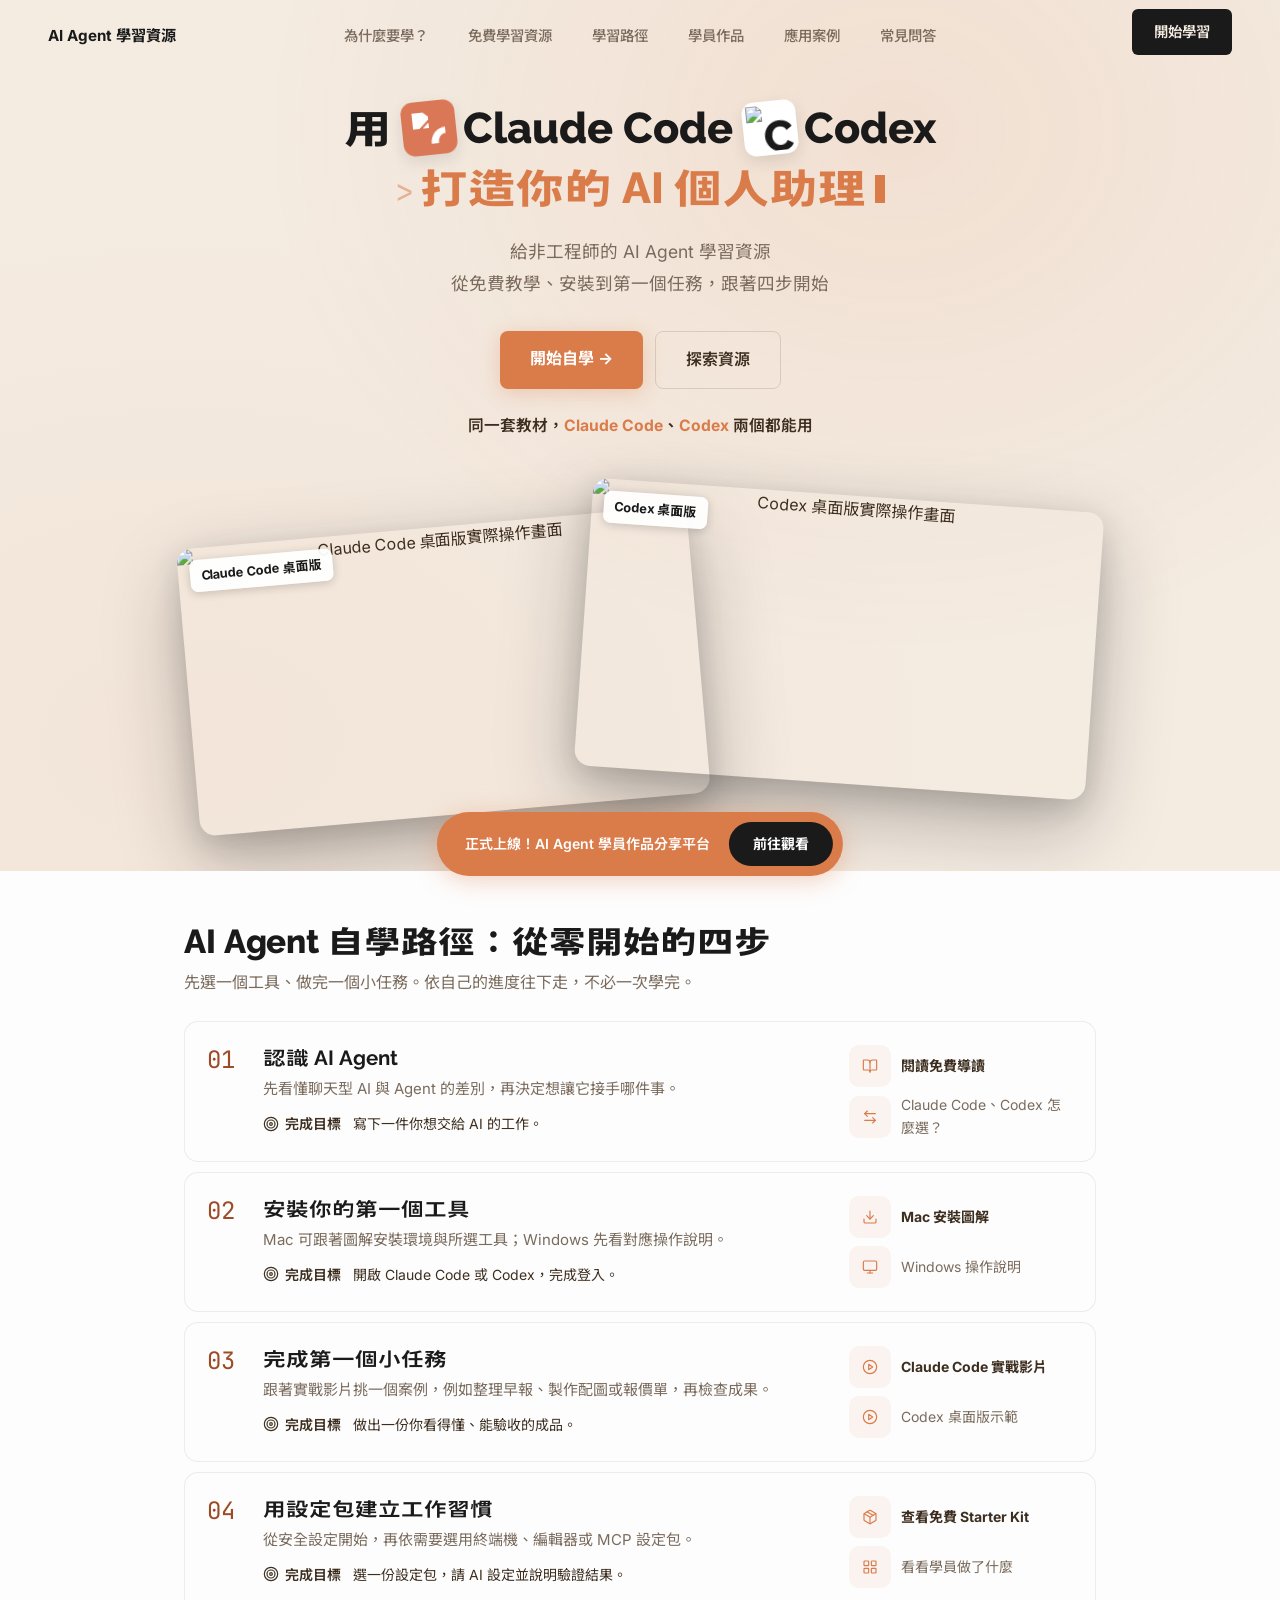
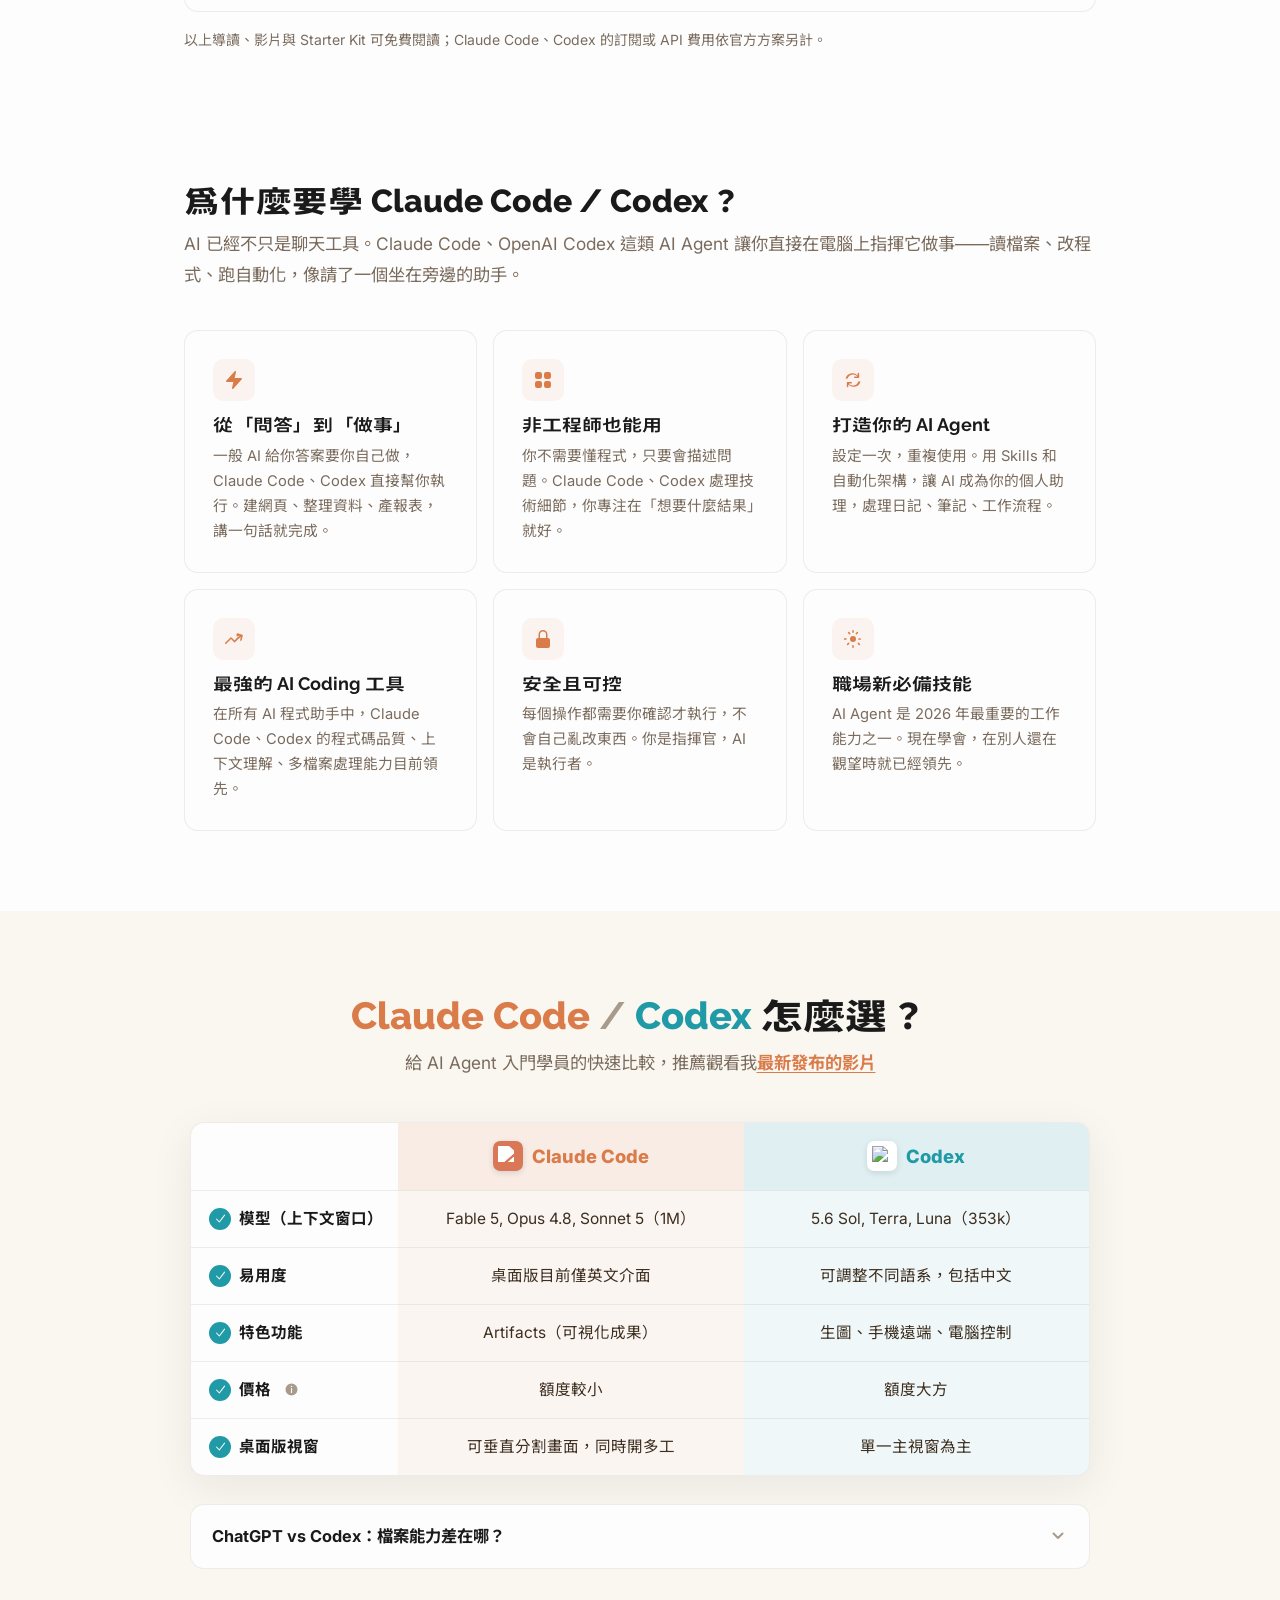
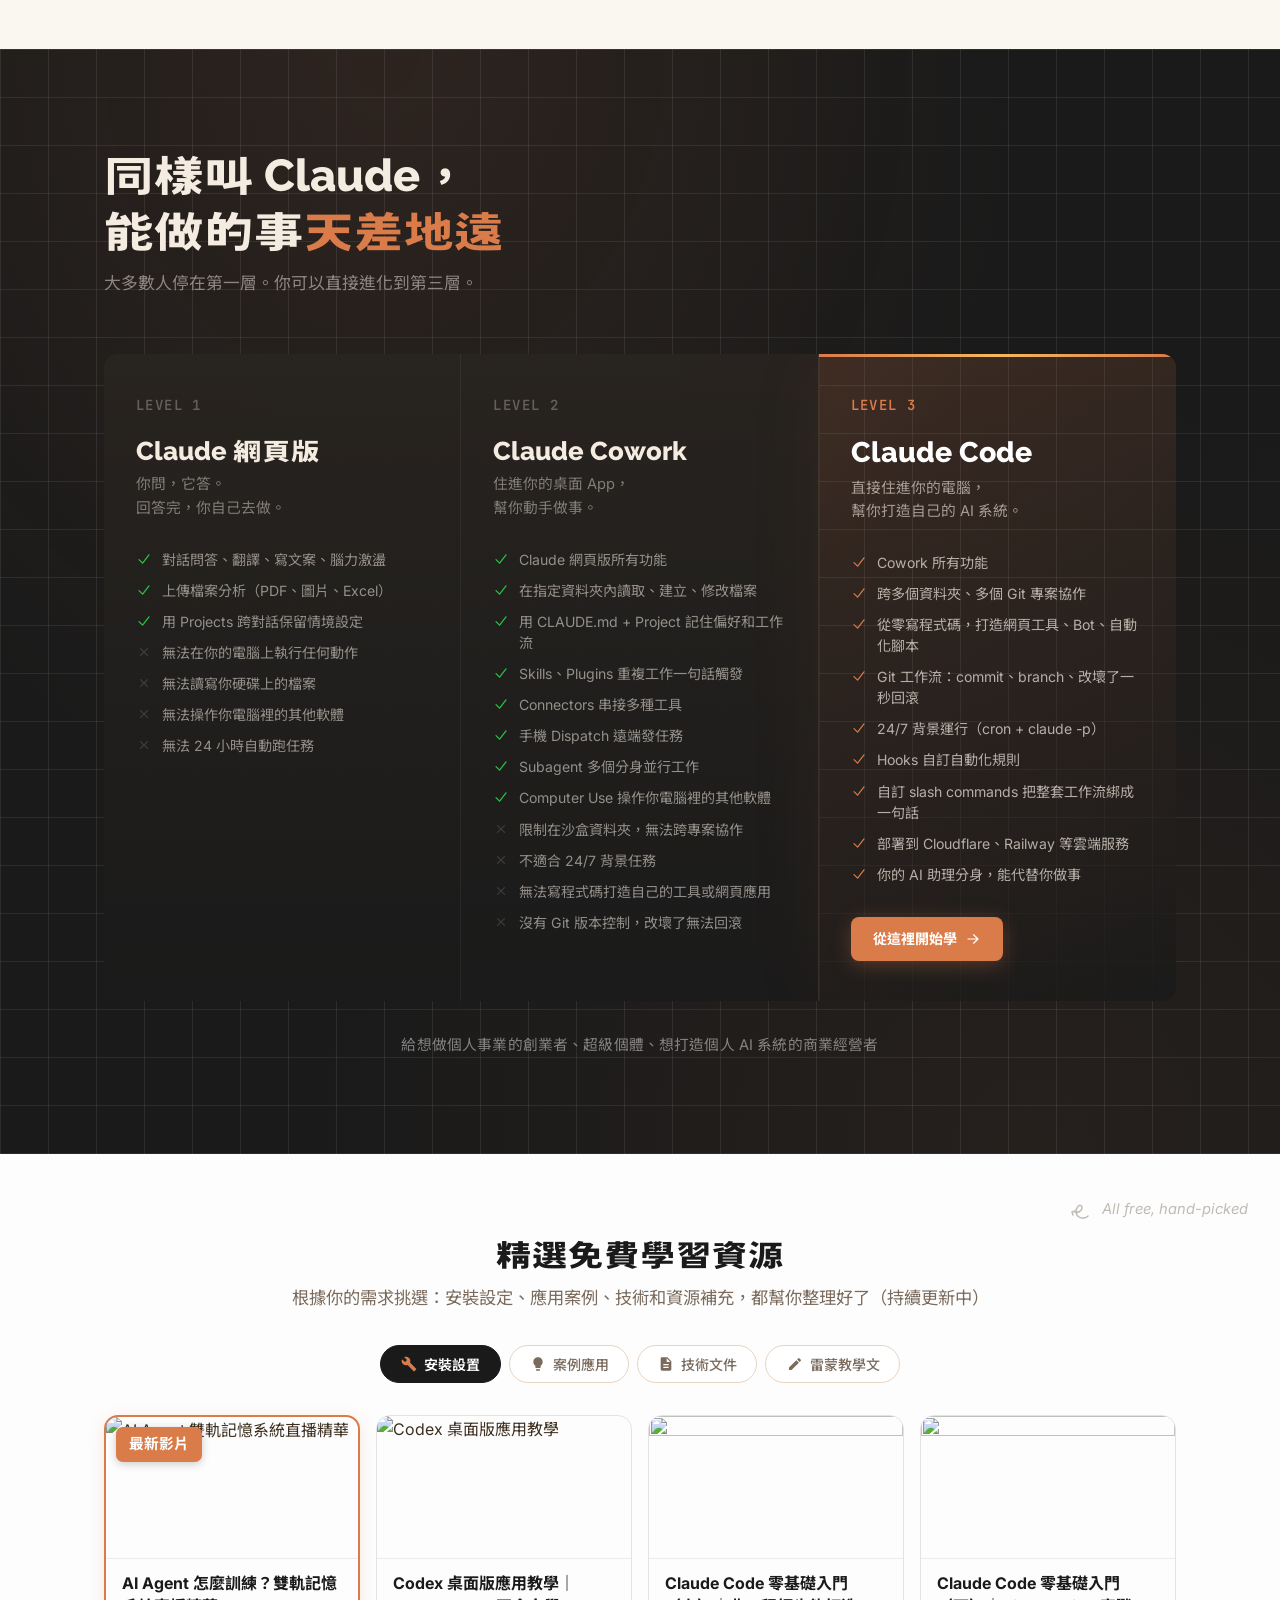
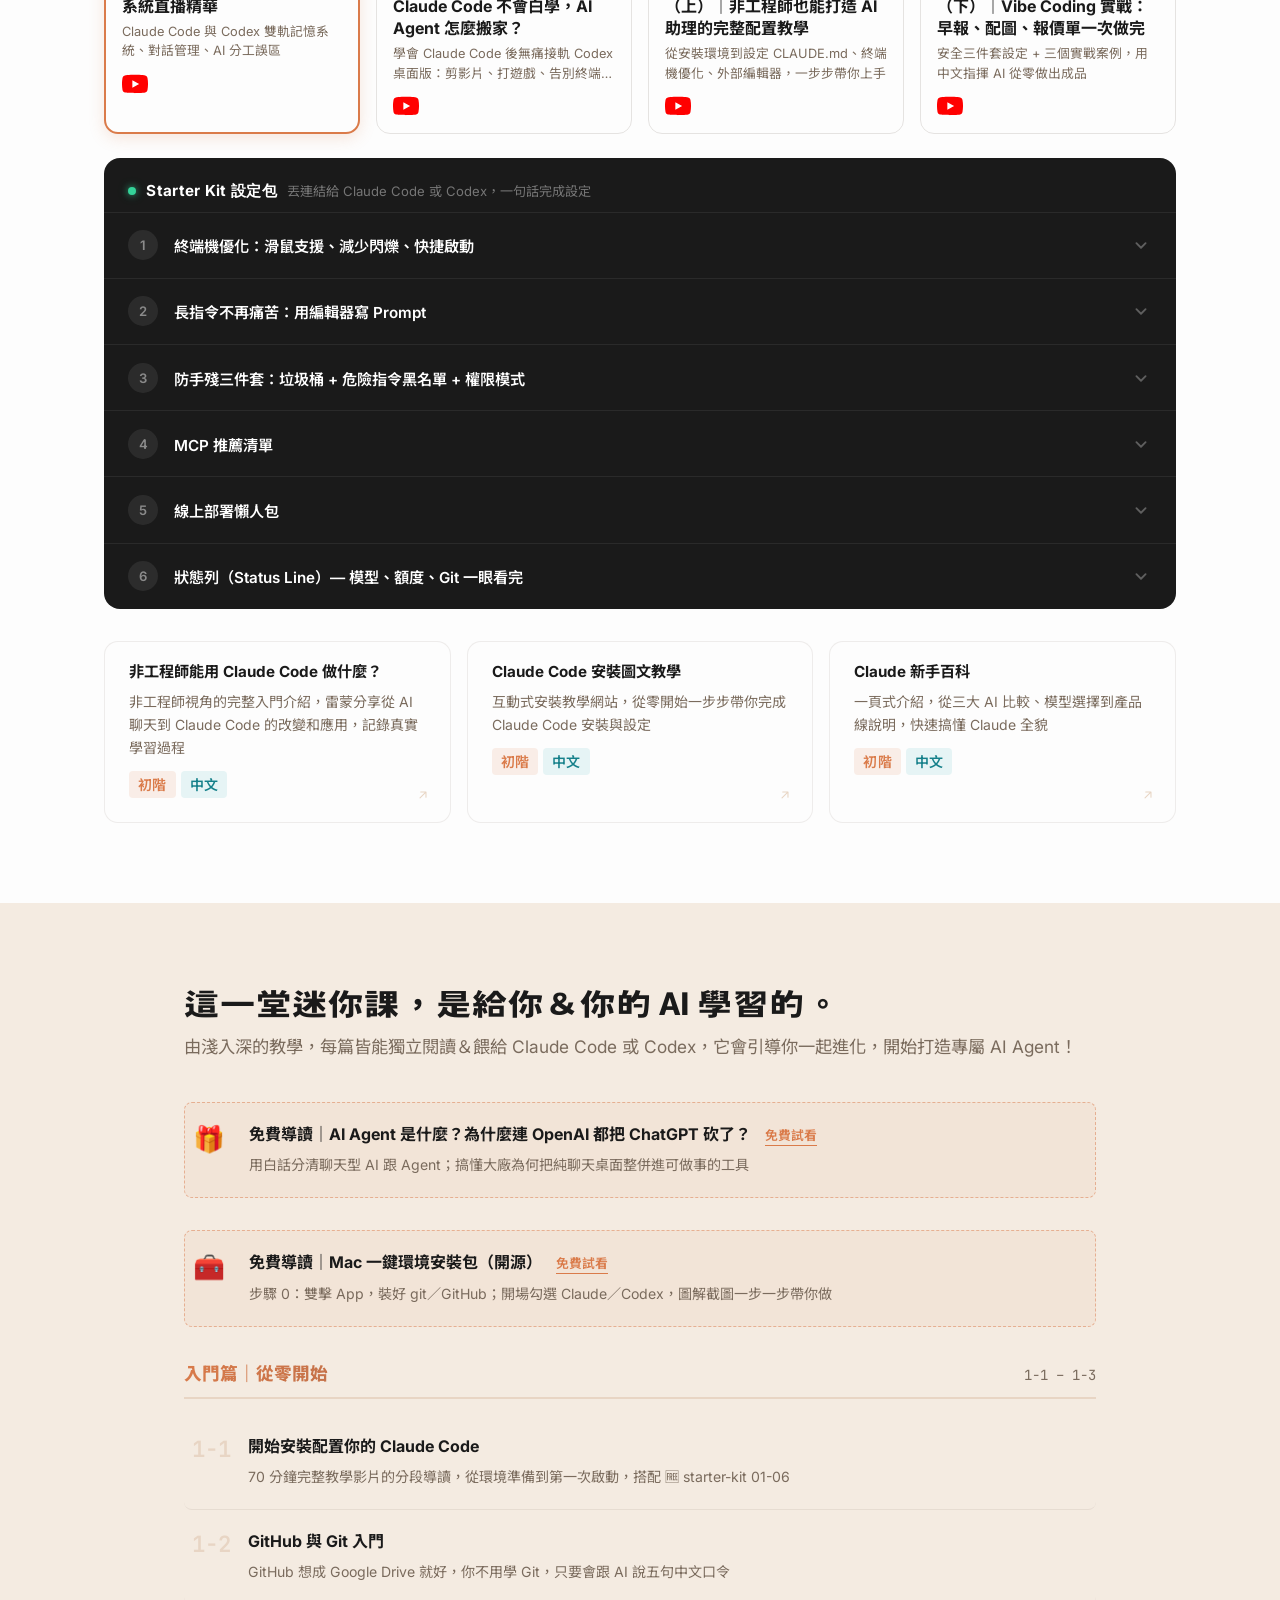
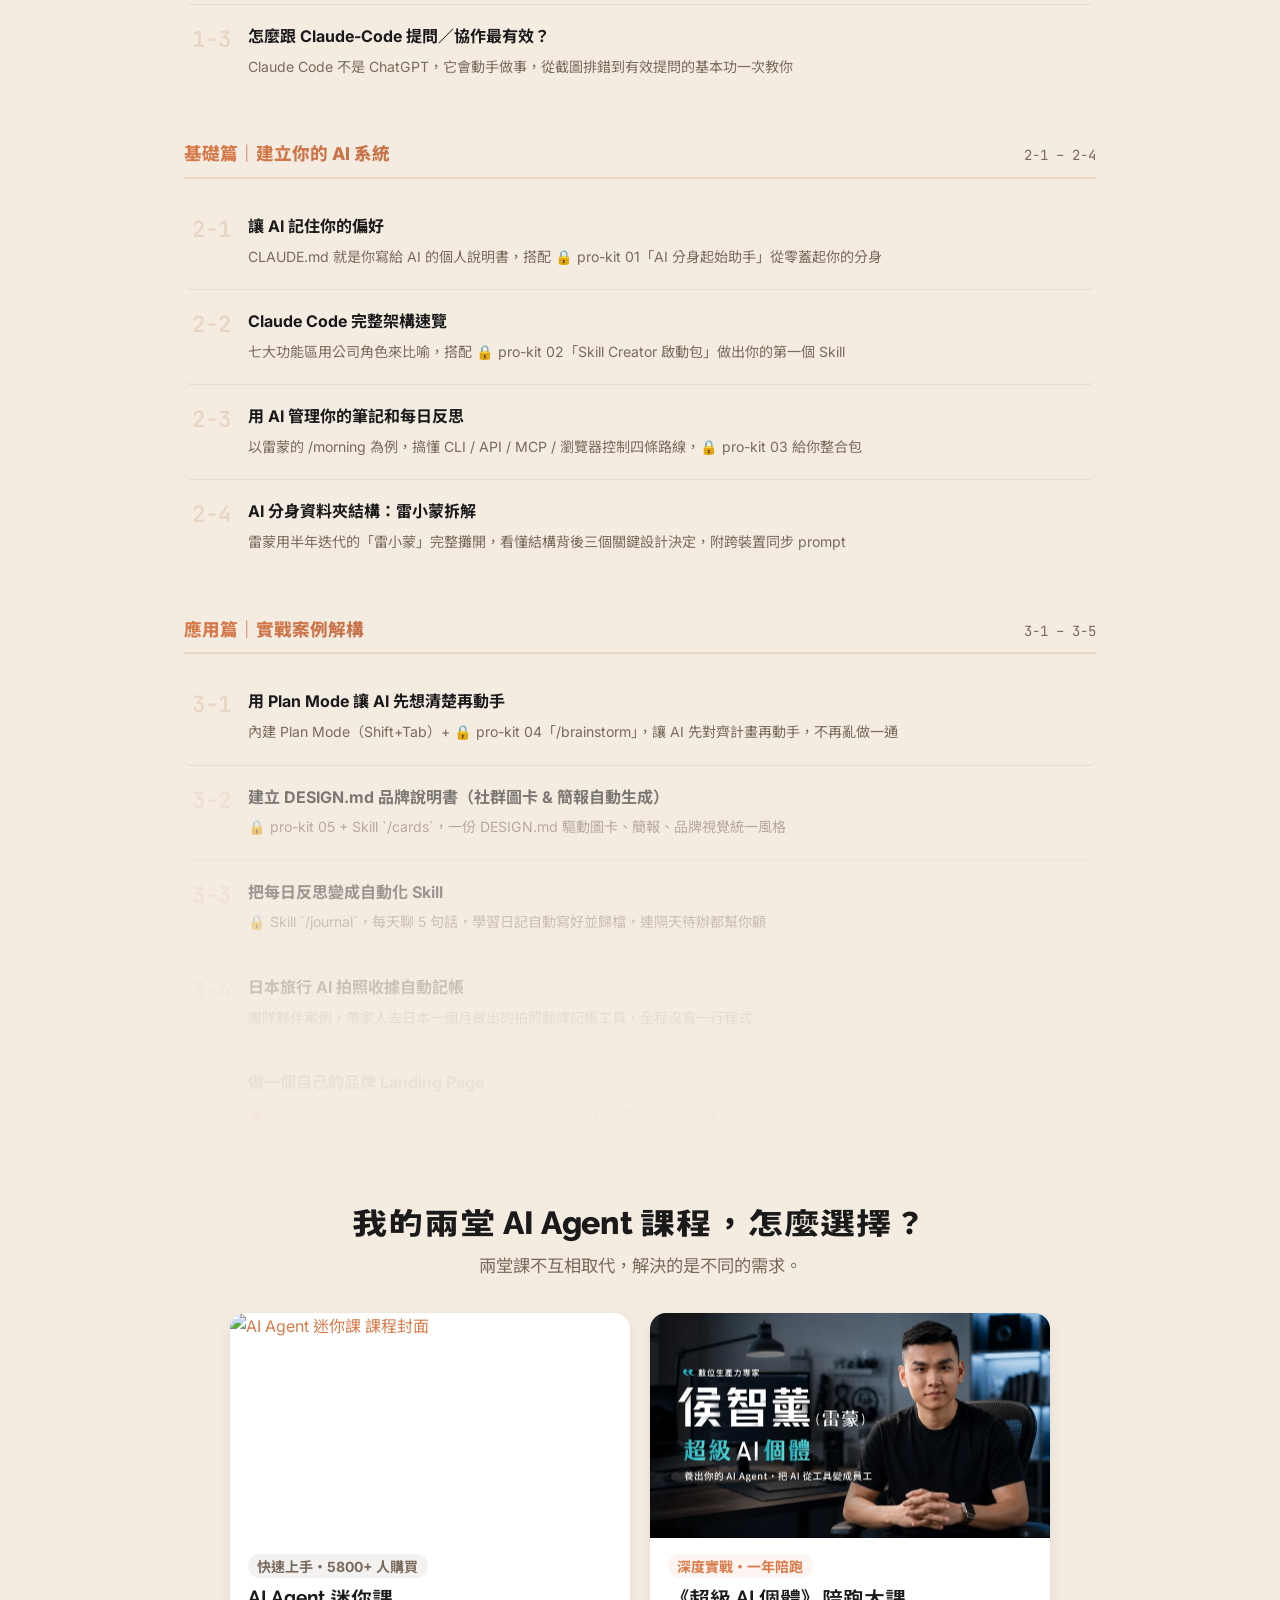
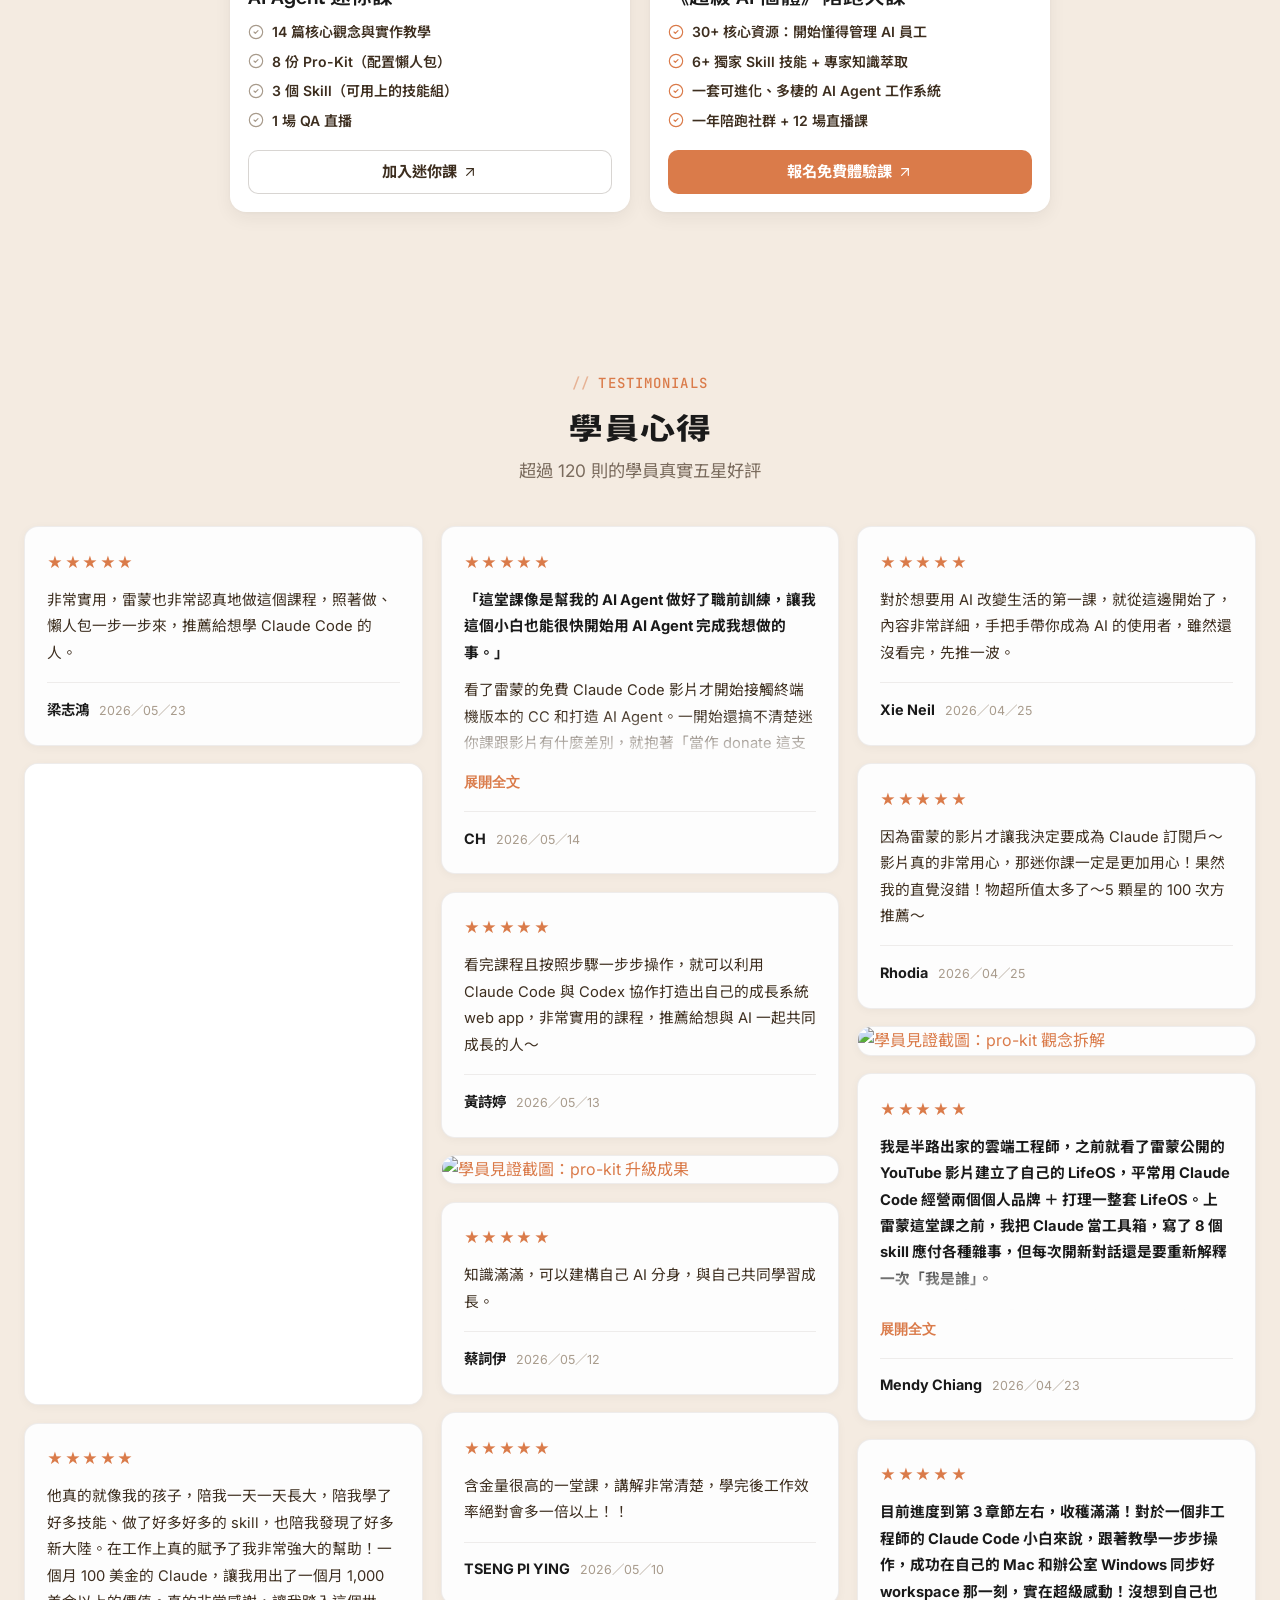
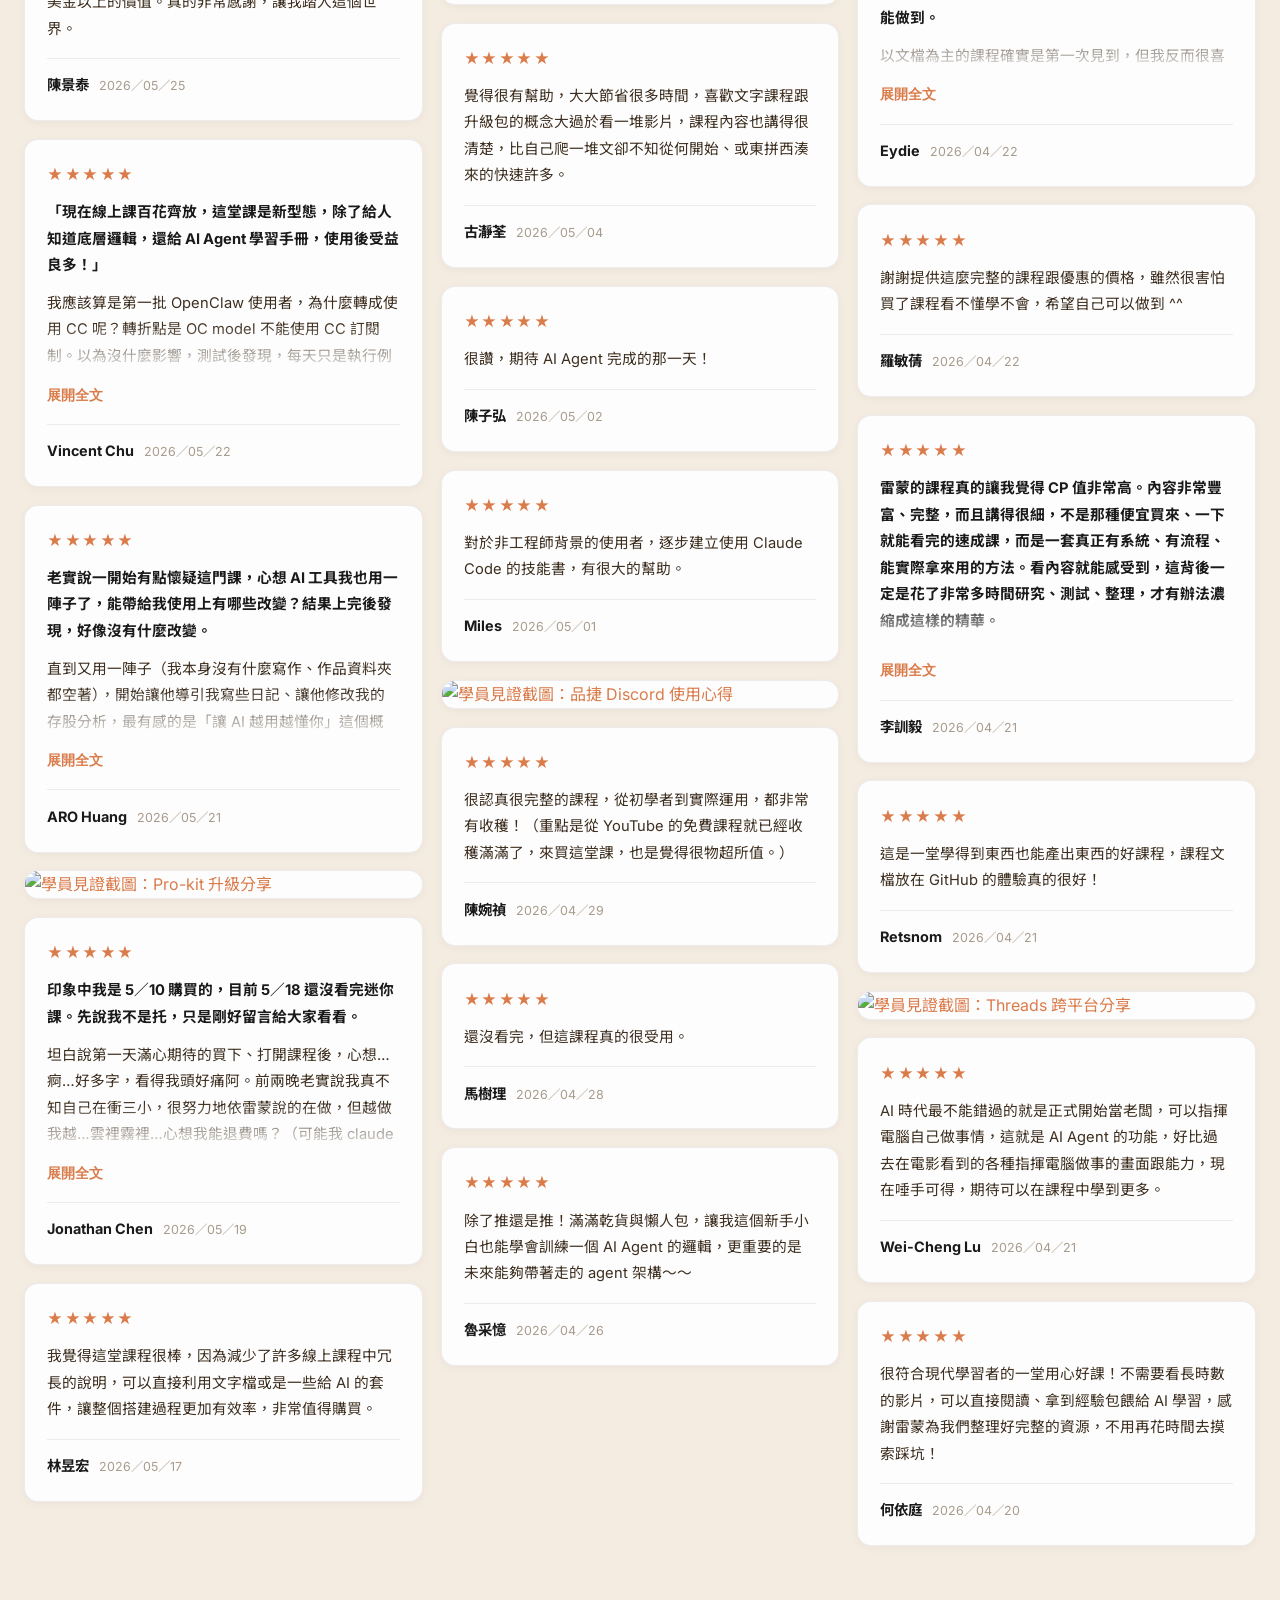
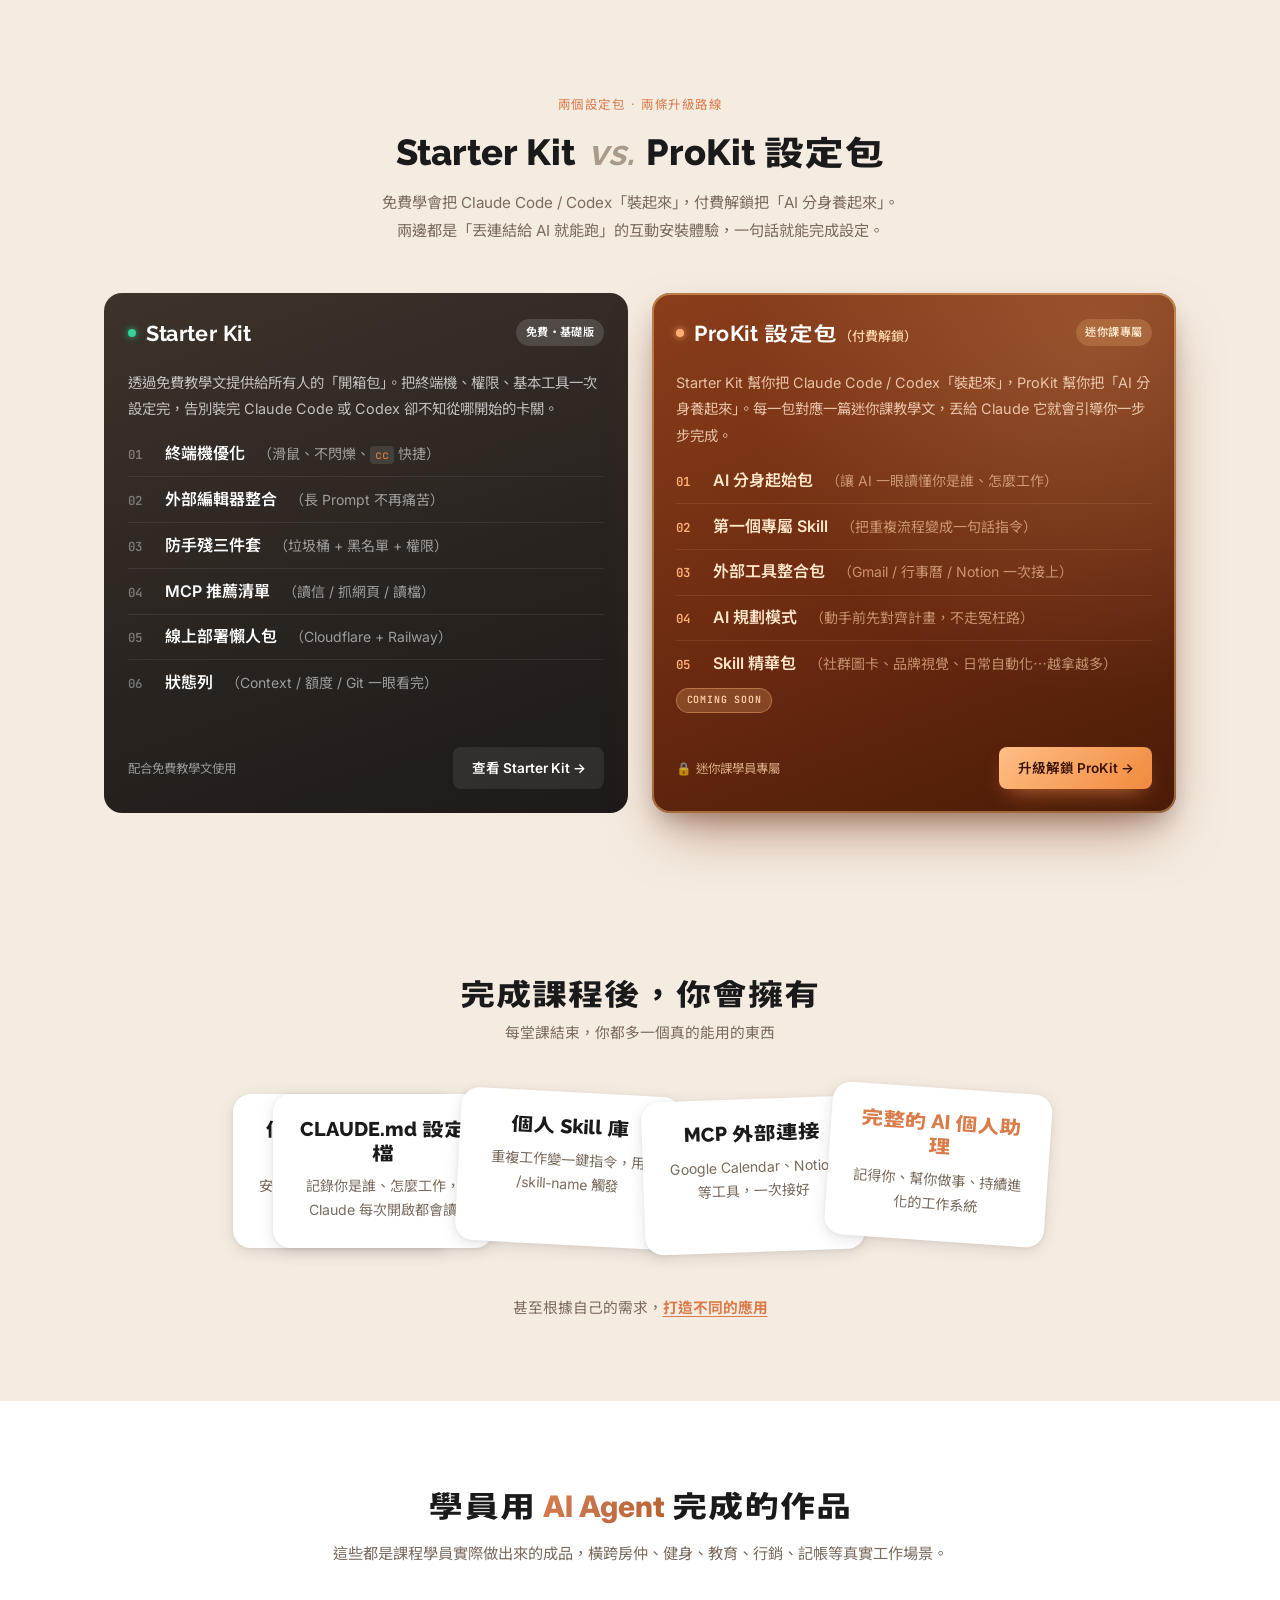
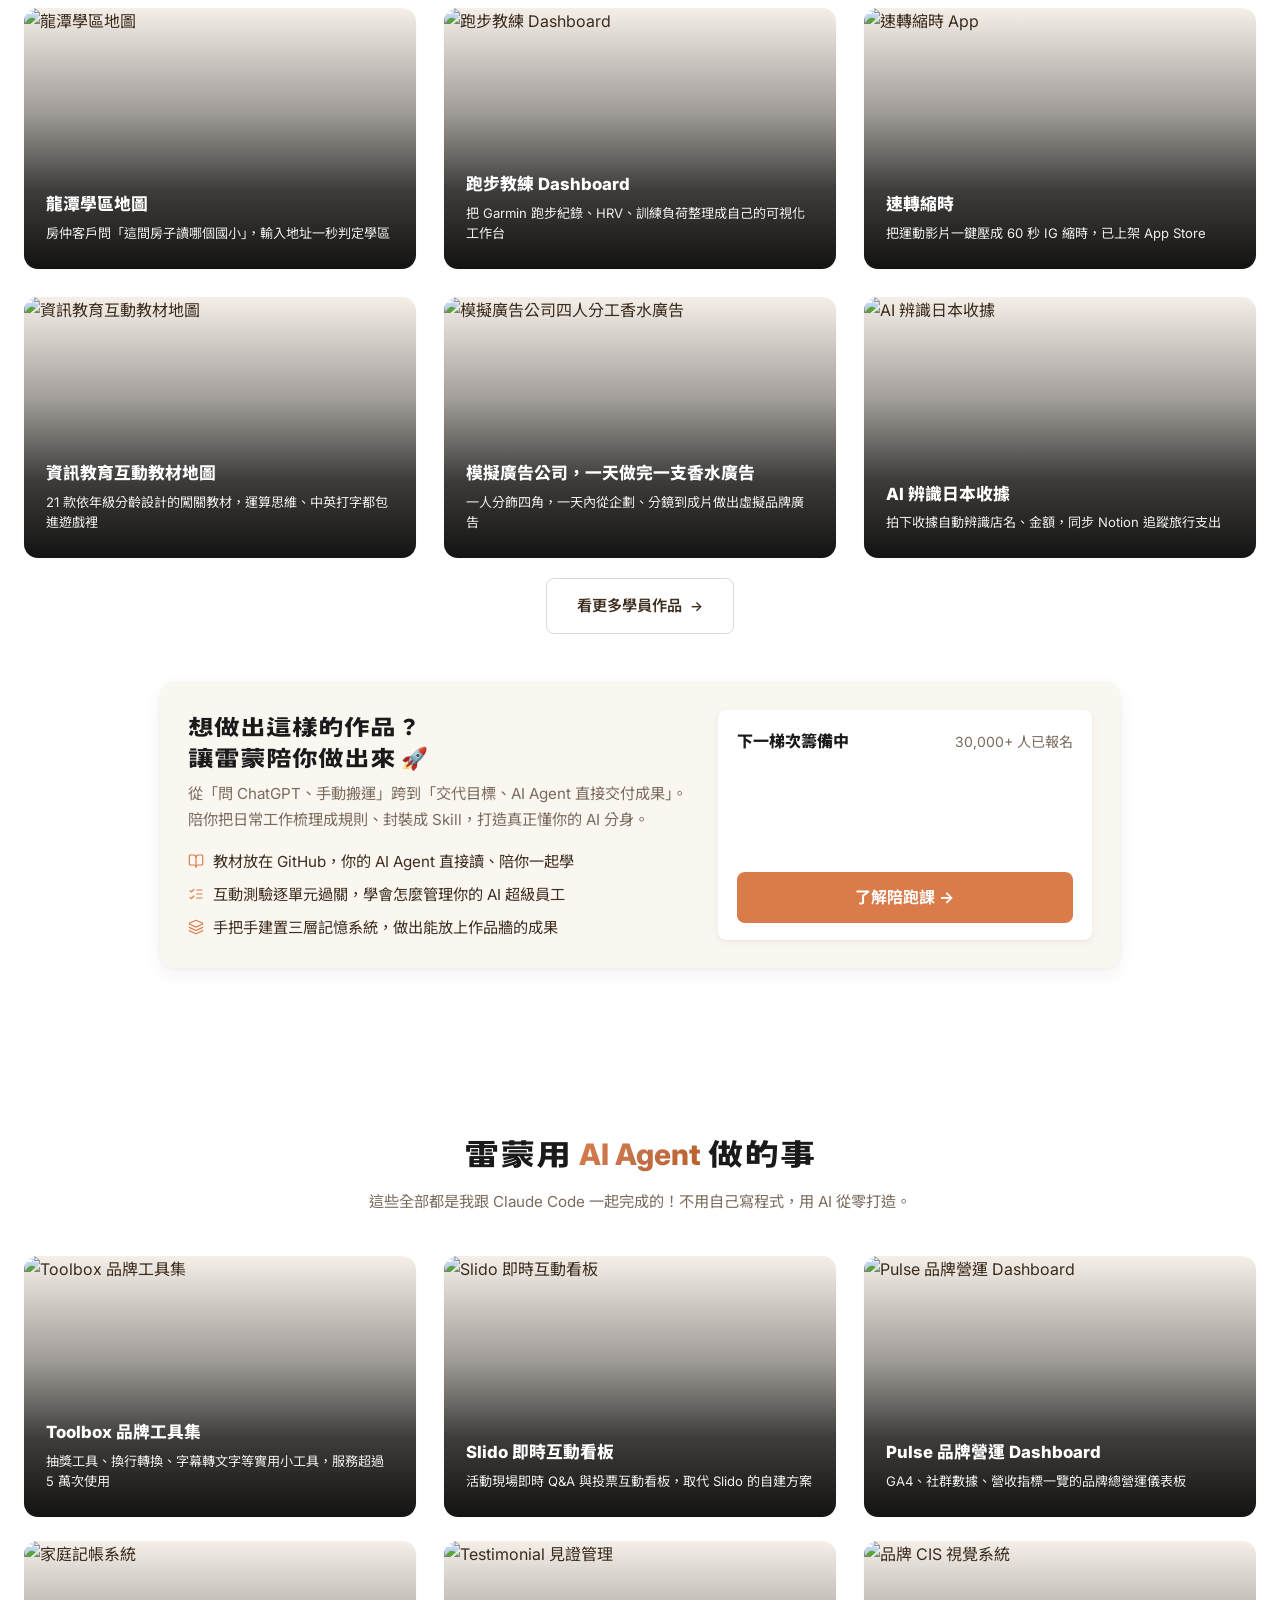
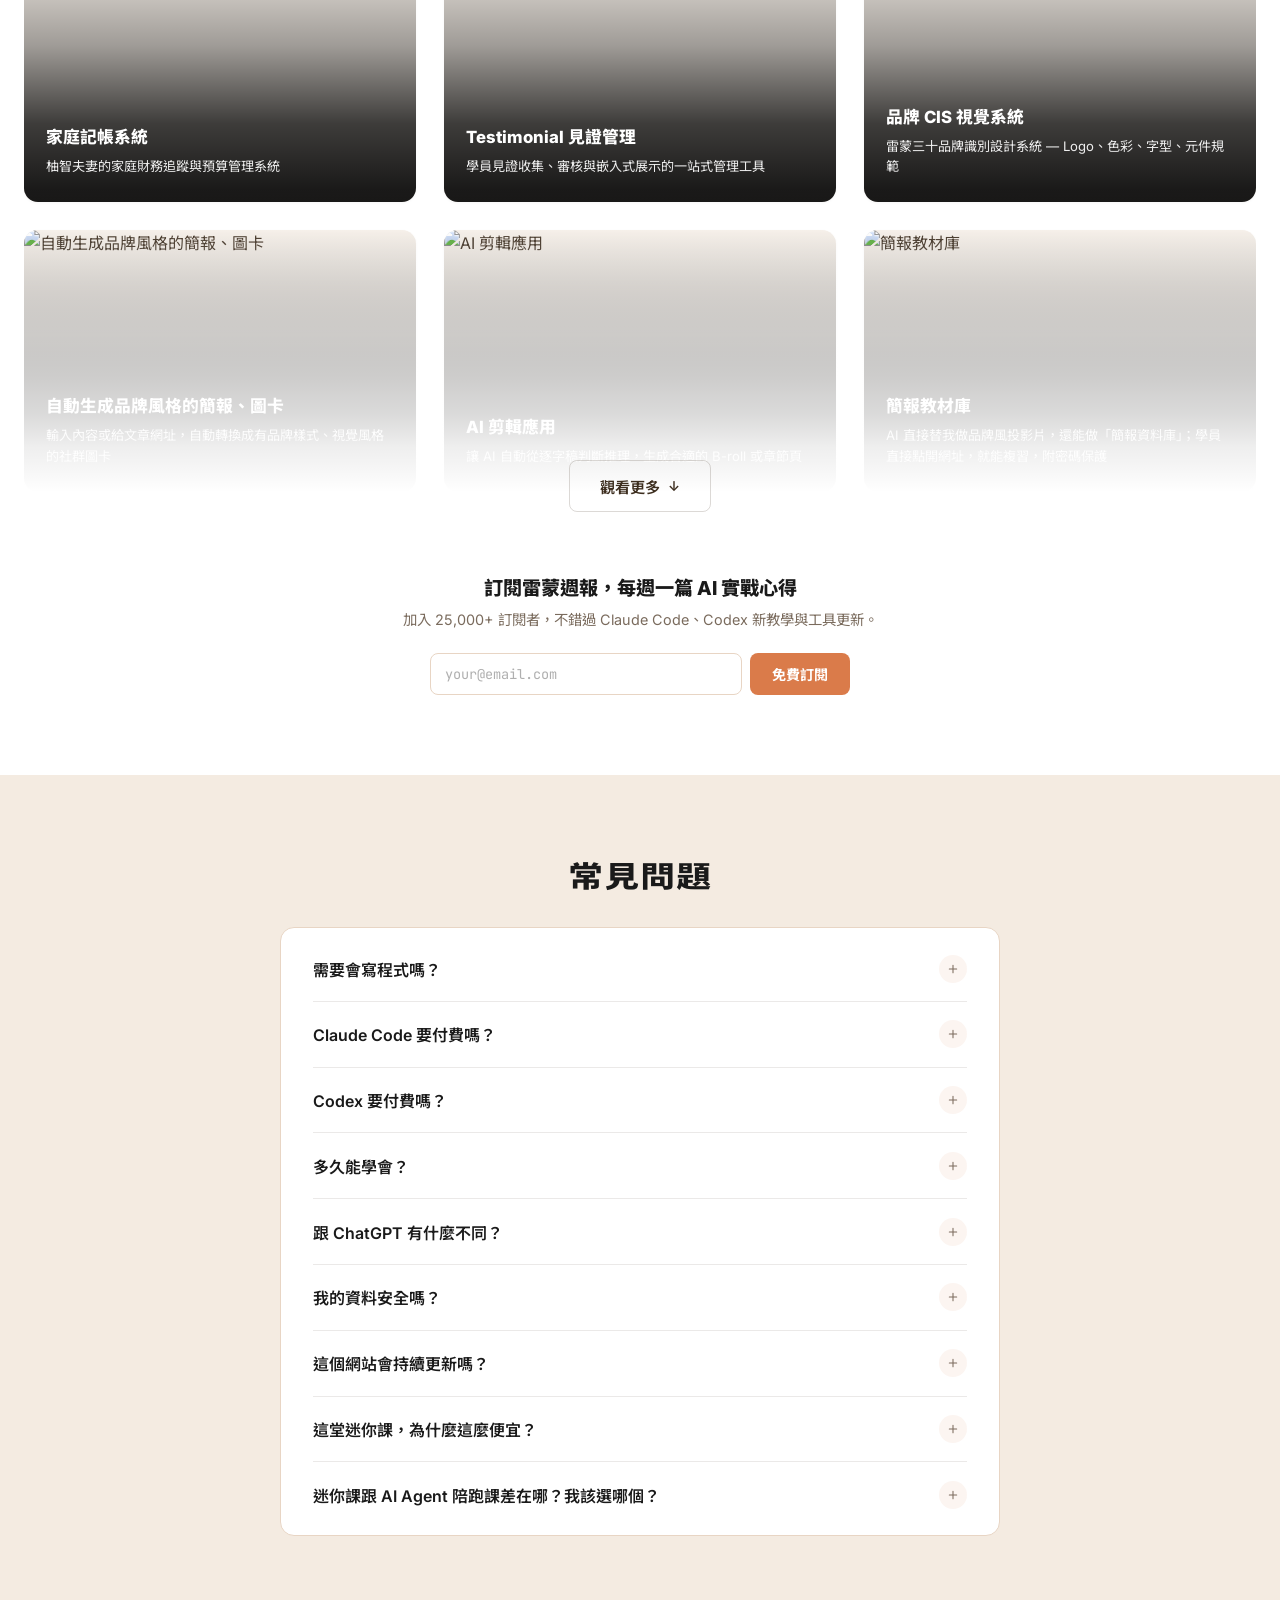
==== index.html @ d90a77e6 "chore: 同步體驗課 場次 11/22、11/26／30,000+ 人已報名" ====
<!DOCTYPE html>
<html lang="zh-TW" dir="ltr">

<head>
  <meta charset="UTF-8">
  <meta name="viewport" content="width=device-width, initial-scale=1.0">
  <title>AI Agent 學習資源｜Claude Code、Codex 教學與設定包，非工程師也能上手</title>
  <meta name="description" content="非工程師的 AI Agent 學習資源：從認識 AI Agent、安裝 Claude Code 或 Codex，到完成第一個任務與使用 Starter Kit 設定包。免費繁體中文導讀、影片與四步學習路徑，由雷蒙三十整理。">
  <!-- Open Graph -->
  <meta property="og:type" content="website">
  <meta property="og:url" content="https://cc.lifehacker.tw/">
  <meta property="og:title" content="AI Agent 學習資源｜Claude Code、Codex 教學與設定包，非工程師也能上手">
  <meta property="og:description" content="給非工程師的四步自學路徑：認識 AI Agent、安裝工具、完成第一個任務，再用設定包建立自己的工作方式。免費繁體中文導讀與影片，由雷蒙三十整理。">
  <meta property="og:image" content="https://cc.lifehacker.tw/images/og-image.jpg">
  <meta property="og:image:width" content="1200">
  <meta property="og:image:height" content="630">
  <meta property="og:locale" content="zh_TW">
  <meta property="og:site_name" content="AI Agent 學習資源｜雷蒙三十">
  <!-- Twitter Card -->
  <meta name="twitter:card" content="summary_large_image">
  <meta name="twitter:title" content="AI Agent 學習資源｜Claude Code、Codex 教學與設定包，非工程師也能上手">
  <meta name="twitter:description" content="給非工程師的四步自學路徑：認識 AI Agent、安裝工具、完成第一個任務，再用設定包建立自己的工作方式。免費繁體中文導讀與影片，由雷蒙三十整理。">
  <meta name="twitter:image" content="https://cc.lifehacker.tw/images/og-image.jpg">
  <meta name="twitter:site" content="@Raymond_Hou_">
  <!-- SEO -->
  <meta name="author" content="雷蒙三十 Raymond">
  <meta name="robots" content="index, follow">
  <link rel="canonical" href="https://cc.lifehacker.tw/">
  <link rel="icon" type="image/svg+xml"
    href="images/icons/claude-color.svg">
  <link rel="apple-touch-icon" href="/images/icons/brand-touch.png">
  <link rel="manifest" href="/site.webmanifest">
  <meta name="theme-color" content="#F4EBE1">
  <link rel="preconnect" href="https://fonts.googleapis.com">
  <link rel="preconnect" href="https://fonts.gstatic.com" crossorigin>
  <link
    href="https://fonts.googleapis.com/css2?family=Caveat:wght@400&family=Inter:wght@300;400;500;600;700;800;900&family=Noto+Sans+TC:wght@400;500;700;900&family=JetBrains+Mono:wght@400;500;600&display=swap"
    rel="stylesheet">
  <link rel="stylesheet" href="styles.css">
  <!-- Google tag (gtag.js) -->
  <script async src="https://www.googletagmanager.com/gtag/js?id=G-B37GWLVFYZ"></script>
  <script>
    window.dataLayer = window.dataLayer || [];
    function gtag(){dataLayer.push(arguments);}
    gtag('js', new Date());
    gtag('config', 'G-B37GWLVFYZ');
  </script>

  <!-- Meta Pixel Code（開課快手-lifehacker.tw，全站共用 Pixel） -->
  <script>
    !function(f,b,e,v,n,t,s)
    {if(f.fbq)return;n=f.fbq=function(){n.callMethod?
    n.callMethod.apply(n,arguments):n.queue.push(arguments)};
    if(!f._fbq)f._fbq=n;n.push=n;n.loaded=!0;n.version='2.0';
    n.queue=[];t=b.createElement(e);t.async=!0;
    t.src=v;s=b.getElementsByTagName(e)[0];
    s.parentNode.insertBefore(t,s)}(window, document,'script',
    'https://connect.facebook.net/en_US/fbevents.js');
    fbq('init', '373761211634972');
    fbq('track', 'PageView');
  </script>
  <noscript><img height="1" width="1" style="display:none"
    src="https://www.facebook.com/tr?id=373761211634972&ev=PageView&noscript=1"/></noscript>
  <!-- End Meta Pixel Code -->
  <!-- Structured Data -->
  <script type="application/ld+json">
{
    "@context": "https://schema.org",
    "@graph": [
        {
            "@type": "Organization",
            "@id": "https://lifehacker.tw/#organization",
            "name": "雷蒙三十",
            "alternateName": [
                "Lifehacker",
                "雷蒙三十 Lifehacker"
            ],
            "url": "https://lifehacker.tw/",
            "logo": {
                "@type": "ImageObject",
                "url": "https://image.lifehacker.tw/lifehacker-pic/logo-raymond-30.png"
            },
            "founder": {
                "@id": "https://raymondhouch.com/#person"
            },
            "sameAs": [
                "https://www.youtube.com/c/yuiraymond",
                "https://www.facebook.com/raymondhou0917/",
                "https://www.instagram.com/yuiraymond/",
                "https://www.threads.net/@raymond0917",
                "https://x.com/Raymond_Hou_"
            ]
        },
        {
            "@type": "Person",
            "@id": "https://raymondhouch.com/#person",
            "name": "侯智薰",
            "alternateName": [
                "雷蒙",
                "Raymond Hou"
            ],
            "url": "https://raymondhouch.com/",
            "jobTitle": "創辦人／數位工作顧問",
            "worksFor": {
                "@id": "https://lifehacker.tw/#organization"
            },
            "sameAs": [
                "https://raymondhouch.com/",
                "https://wiki.lifehacker.tw/",
                "https://www.youtube.com/c/yuiraymond",
                "https://www.facebook.com/raymondhou0917/",
                "https://www.instagram.com/yuiraymond/",
                "https://www.threads.net/@raymond0917",
                "https://x.com/Raymond_Hou_"
            ]
        },
        {
            "@type": "WebSite",
            "@id": "https://cc.lifehacker.tw/#website",
            "url": "https://cc.lifehacker.tw/",
            "name": "AI Agent 學習資源",
            "inLanguage": "zh-Hant-TW",
            "publisher": {
                "@id": "https://lifehacker.tw/#organization"
            },
            "description": "非工程師的 AI Agent 學習資源，提供 Claude Code、Codex 免費教學、四步學習路徑與設定包。",
            "alternateName": [
                "Claude Code 中文教學",
                "Codex 中文教學"
            ]
        }
    ]
}
    </script>
  
</head>

<body>

  <!-- ===== Navbar ===== -->
  <nav class="navbar" id="navbar">
    <a href="#" class="navbar-brand">
      <span class="brand-text">AI Agent 學習資源</span>
    </a>

    <ul class="navbar-links">
      <li><a href="#why">為什麼要學？</a></li>
      <li><a href="#resources">免費學習資源</a></li>
      <li><a href="#path">學習路徑</a></li>
      <li><a href="#student-showcase">學員作品</a></li>
      <li><a href="#showcase">應用案例</a></li>
      <li><a href="#faq">常見問答</a></li>
    </ul>

    <div class="navbar-cta">
      <a href="#path" data-track-cta="navbar"><span>開始學習</span></a>
    </div>

    <button class="nav-mobile-toggle" onclick="document.getElementById('mobileMenu').classList.add('open')"
      aria-label="開啟選單">
      <svg width="22" height="22" viewBox="0 0 24 24" fill="none" stroke="currentColor" stroke-width="2"
        stroke-linecap="round">
        <line x1="3" y1="7" x2="21" y2="7" />
        <line x1="3" y1="12" x2="21" y2="12" />
        <line x1="3" y1="17" x2="21" y2="17" />
      </svg>
    </button>
  </nav>

  <!-- Mobile Menu -->
  <div id="mobileMenu" class="mobile-menu">
    <button class="mobile-menu-close" onclick="document.getElementById('mobileMenu').classList.remove('open')"
      aria-label="關閉選單">
      <svg width="28" height="28" viewBox="0 0 24 24" fill="none" stroke="#F4EBE1" stroke-width="2"
        stroke-linecap="round">
        <line x1="18" y1="6" x2="6" y2="18" />
        <line x1="6" y1="6" x2="18" y2="18" />
      </svg>
    </button>
    <a href="#why" onclick="document.getElementById('mobileMenu').classList.remove('open')">為什麼要學？</a>
    <a href="#resources" onclick="document.getElementById('mobileMenu').classList.remove('open')">免費學習資源</a>
    <a href="#path" onclick="document.getElementById('mobileMenu').classList.remove('open')">學習路徑</a>
    <a href="#student-showcase" onclick="document.getElementById('mobileMenu').classList.remove('open')">學員作品</a>
    <a href="#showcase" onclick="document.getElementById('mobileMenu').classList.remove('open')">應用案例</a>
    <a href="#faq" onclick="document.getElementById('mobileMenu').classList.remove('open')">常見問答</a>
    <a href="#path" data-track-cta="mobile-menu" onclick="document.getElementById('mobileMenu').classList.remove('open')"
      style="margin-top:12px; padding:12px 32px; background:var(--orange); border-radius:8px; color:#fff;">開始學習</a>
  </div>

  <!-- ===== Hero ===== -->
  <section class="hero">
        <div class="hero-inner">
          <div class="hero-text">
            <h1><span class="hero-h1-line">用 <span class="h1-logo h1-logo--claude"><img src="images/icons/claude.svg" alt="Claude"></span>Claude Code <br class="hero-h1-mobile-br"><span class="h1-logo h1-logo--codex"><img src="images/icons/codex-color.svg" alt="Codex"></span>Codex</span><br><span class="highlight"><span class="prompt-caret">&gt;</span> 打造你的 AI 個人助理<span
                  class="t-cursor"></span></span></h1>

            <p class="hero-sub">給非工程師的 AI Agent 學習資源<br>從免費教學、安裝到第一個任務，跟著四步開始</p>

            <div class="hero-actions">
              <a href="#path" class="hero-btn-primary" data-track-cta="hero-primary">開始自學 →</a>
              <a href="#resources" class="hero-btn-secondary" data-track-cta="hero-secondary">探索資源</a>
            </div>

            <div class="hero-dual">同一套教材，<strong>Claude Code</strong>、<strong>Codex</strong> 兩個都能用</div>
          </div>

          <div class="hero-showcase" style="position:relative;">
            <div class="hero-shots">
              <figure class="hero-shot hero-shot--left">
                <span class="hero-shot-label">Claude Code 桌面版</span>
                <img src="images/cc-desktop.webp" alt="Claude Code 桌面版實際操作畫面" fetchpriority="high" width="2732" height="1536">
              </figure>
              <figure class="hero-shot hero-shot--right">
                <span class="hero-shot-label">Codex 桌面版</span>
                <img src="images/codex-desktop.webp" alt="Codex 桌面版實際操作畫面" fetchpriority="high" width="2732" height="1536">
              </figure>
            </div>
          </div>
        </div>
  </section>

  <!-- Lucide icons (https://lucide.dev):
ISC License

Copyright (c) for portions of Lucide are held by Cole Bemis 2013-2022 as part of Feather (MIT). All other copyright (c) for Lucide are held by Lucide Contributors 2022.

Permission to use, copy, modify, and/or distribute this software for any
purpose with or without fee is hereby granted, provided that the above
copyright notice and this permission notice appear in all copies.

THE SOFTWARE IS PROVIDED "AS IS" AND THE AUTHOR DISCLAIMS ALL WARRANTIES
WITH REGARD TO THIS SOFTWARE INCLUDING ALL IMPLIED WARRANTIES OF
MERCHANTABILITY AND FITNESS. IN NO EVENT SHALL THE AUTHOR BE LIABLE FOR
ANY SPECIAL, DIRECT, INDIRECT, OR CONSEQUENTIAL DAMAGES OR ANY DAMAGES
WHATSOEVER RESULTING FROM LOSS OF USE, DATA OR PROFITS, WHETHER IN AN
ACTION OF CONTRACT, NEGLIGENCE OR OTHER TORTIOUS ACTION, ARISING OUT OF
OR IN CONNECTION WITH THE USE OR PERFORMANCE OF THIS SOFTWARE.
  -->
  <!-- ===== Free Self-study Path ===== -->
  <section class="self-study" id="path" aria-labelledby="self-study-title">
    <div class="container">
      <div class="self-study-heading">
        <div>
          <h2 id="self-study-title">AI Agent 自學路徑：從零開始的四步</h2>
          <p class="section-desc">先選一個工具、做完一個小任務。依自己的進度往下走，不必一次學完。</p>
        </div>
      </div>
      <ol class="study-steps">
        <li class="study-step">
          <span class="study-number" aria-hidden="true">01</span>
          <div class="study-copy">
            <h3>認識 AI Agent</h3>
            <p>先看懂聊天型 AI 與 Agent 的差別，再決定想讓它接手哪件事。</p>
            <p class="study-outcome"><strong><svg class="study-outcome-icon" xmlns="http://www.w3.org/2000/svg" width="16" height="16" viewBox="0 0 24 24" fill="none" stroke="currentColor" stroke-width="1.75" stroke-linecap="round" stroke-linejoin="round" aria-hidden="true" focusable="false"><circle cx="12" cy="12" r="10"/><circle cx="12" cy="12" r="6"/><circle cx="12" cy="12" r="2"/></svg>完成目標</strong> <span class="study-outcome-text">寫下一件你想交給 AI 的工作。</span></p>
          </div>
          <div class="study-links"><a href="/learn/ai-agent-basics/" data-track-cta="study-basics"><svg class="study-link-icon" width="16" height="16" viewBox="0 0 24 24" fill="none" stroke="currentColor" stroke-width="1.75" stroke-linecap="round" stroke-linejoin="round" aria-hidden="true" focusable="false"><path d="M12 7v14"/><path d="M3 18a1 1 0 0 1-1-1V4a1 1 0 0 1 1-1h5a4 4 0 0 1 4 4 4 4 0 0 1 4-4h5a1 1 0 0 1 1 1v13a1 1 0 0 1-1 1h-6a3 3 0 0 0-3 3 3 3 0 0 0-3-3z"/></svg><span>閱讀免費導讀</span></a><a href="#compare"><svg class="study-link-icon" width="16" height="16" viewBox="0 0 24 24" fill="none" stroke="currentColor" stroke-width="1.75" stroke-linecap="round" stroke-linejoin="round" aria-hidden="true" focusable="false"><path d="M8 3 4 7l4 4"/><path d="M4 7h16"/><path d="m16 21 4-4-4-4"/><path d="M20 17H4"/></svg><span>Claude Code、Codex 怎麼選？</span></a></div>
        </li>
        <li class="study-step">
          <span class="study-number" aria-hidden="true">02</span>
          <div class="study-copy">
            <h3>安裝你的第一個工具</h3>
            <p>Mac 可跟著圖解安裝環境與所選工具；Windows 先看對應操作說明。</p>
            <p class="study-outcome"><strong><svg class="study-outcome-icon" xmlns="http://www.w3.org/2000/svg" width="16" height="16" viewBox="0 0 24 24" fill="none" stroke="currentColor" stroke-width="1.75" stroke-linecap="round" stroke-linejoin="round" aria-hidden="true" focusable="false"><circle cx="12" cy="12" r="10"/><circle cx="12" cy="12" r="6"/><circle cx="12" cy="12" r="2"/></svg>完成目標</strong> <span class="study-outcome-text">開啟 Claude Code 或 Codex，完成登入。</span></p>
          </div>
          <div class="study-links"><a href="/learn/mac-setup/" data-track-cta="study-install"><svg class="study-link-icon" width="16" height="16" viewBox="0 0 24 24" fill="none" stroke="currentColor" stroke-width="1.75" stroke-linecap="round" stroke-linejoin="round" aria-hidden="true" focusable="false"><path d="M21 15v4a2 2 0 0 1-2 2H5a2 2 0 0 1-2-2v-4"/><polyline points="7 10 12 15 17 10"/><line x1="12" x2="12" y1="15" y2="3"/></svg><span>Mac 安裝圖解</span></a><a href="/learn/mac-setup/#windows"><svg class="study-link-icon" width="16" height="16" viewBox="0 0 24 24" fill="none" stroke="currentColor" stroke-width="1.75" stroke-linecap="round" stroke-linejoin="round" aria-hidden="true" focusable="false"><rect width="20" height="14" x="2" y="3" rx="2"/><line x1="8" x2="16" y1="21" y2="21"/><line x1="12" x2="12" y1="17" y2="21"/></svg><span>Windows 操作說明</span></a></div>
        </li>
        <li class="study-step">
          <span class="study-number" aria-hidden="true">03</span>
          <div class="study-copy">
            <h3>完成第一個小任務</h3>
            <p>跟著實戰影片挑一個案例，例如整理早報、製作配圖或報價單，再檢查成果。</p>
            <p class="study-outcome"><strong><svg class="study-outcome-icon" xmlns="http://www.w3.org/2000/svg" width="16" height="16" viewBox="0 0 24 24" fill="none" stroke="currentColor" stroke-width="1.75" stroke-linecap="round" stroke-linejoin="round" aria-hidden="true" focusable="false"><circle cx="12" cy="12" r="10"/><circle cx="12" cy="12" r="6"/><circle cx="12" cy="12" r="2"/></svg>完成目標</strong> <span class="study-outcome-text">做出一份你看得懂、能驗收的成品。</span></p>
          </div>
          <div class="study-links"><a href="https://www.youtube.com/watch?v=80kCvbsuniw" target="_blank" rel="noopener" data-track-cta="study-first-task"><svg class="study-link-icon" width="16" height="16" viewBox="0 0 24 24" fill="none" stroke="currentColor" stroke-width="1.75" stroke-linecap="round" stroke-linejoin="round" aria-hidden="true" focusable="false"><circle cx="12" cy="12" r="10"/><polygon points="10 8 16 12 10 16 10 8"/></svg><span>Claude Code 實戰影片</span></a><a href="https://www.youtube.com/watch?v=d7qmp6gjpiU" target="_blank" rel="noopener" data-track-cta="study-codex-task"><svg class="study-link-icon" width="16" height="16" viewBox="0 0 24 24" fill="none" stroke="currentColor" stroke-width="1.75" stroke-linecap="round" stroke-linejoin="round" aria-hidden="true" focusable="false"><circle cx="12" cy="12" r="10"/><polygon points="10 8 16 12 10 16 10 8"/></svg><span>Codex 桌面版示範</span></a></div>
        </li>
        <li class="study-step">
          <span class="study-number" aria-hidden="true">04</span>
          <div class="study-copy">
            <h3>用設定包建立工作習慣</h3>
            <p>從安全設定開始，再依需要選用終端機、編輯器或 MCP 設定包。</p>
            <p class="study-outcome"><strong><svg class="study-outcome-icon" xmlns="http://www.w3.org/2000/svg" width="16" height="16" viewBox="0 0 24 24" fill="none" stroke="currentColor" stroke-width="1.75" stroke-linecap="round" stroke-linejoin="round" aria-hidden="true" focusable="false"><circle cx="12" cy="12" r="10"/><circle cx="12" cy="12" r="6"/><circle cx="12" cy="12" r="2"/></svg>完成目標</strong> <span class="study-outcome-text">選一份設定包，請 AI 設定並說明驗證結果。</span></p>
          </div>
          <div class="study-links"><a href="#starter-kit" data-track-cta="study-starter-kit"><svg class="study-link-icon" width="16" height="16" viewBox="0 0 24 24" fill="none" stroke="currentColor" stroke-width="1.75" stroke-linecap="round" stroke-linejoin="round" aria-hidden="true" focusable="false"><path d="M11 21.73a2 2 0 0 0 2 0l7-4A2 2 0 0 0 21 16V8a2 2 0 0 0-1-1.73l-7-4a2 2 0 0 0-2 0l-7 4A2 2 0 0 0 3 8v8a2 2 0 0 0 1 1.73z"/><path d="M12 22V12"/><path d="m3.3 7 7.703 4.734a2 2 0 0 0 1.994 0L20.7 7"/><path d="m7.5 4.27 9 5.15"/></svg><span>查看免費 Starter Kit</span></a><a href="#student-showcase"><svg class="study-link-icon" width="16" height="16" viewBox="0 0 24 24" fill="none" stroke="currentColor" stroke-width="1.75" stroke-linecap="round" stroke-linejoin="round" aria-hidden="true" focusable="false"><rect width="7" height="7" x="3" y="3" rx="1"/><rect width="7" height="7" x="14" y="3" rx="1"/><rect width="7" height="7" x="14" y="14" rx="1"/><rect width="7" height="7" x="3" y="14" rx="1"/></svg><span>看看學員做了什麼</span></a></div>
        </li>
      </ol>
      <p class="study-note">以上導讀、影片與 Starter Kit 可免費閱讀；Claude Code、Codex 的訂閱或 API 費用依官方方案另計。</p>
    </div>
  </section>

  <!-- ===== Why Learn ===== -->
  <section class="why" id="why" style="position:relative;">
    <div class="container">
      <h2 id="topic-1">為什麼要學 Claude Code / Codex？</h2>
      <p class="section-desc">AI 已經不只是聊天工具。Claude Code、OpenAI Codex 這類 AI Agent 讓你直接在電腦上指揮它做事——讀檔案、改程式、跑自動化，像請了一個坐在旁邊的助手。</p>
      <div class="why-grid" style="position:relative;">
        <div class="why-item reveal">
          <div class="why-icon">
            <svg viewBox="0 0 20 20">
              <path
                d="M11.983 1.907a.75.75 0 00-1.292-.657l-8.5 9.5A.75.75 0 002.75 12h6.572l-1.305 6.093a.75.75 0 001.292.657l8.5-9.5A.75.75 0 0017.25 8h-6.572l1.305-6.093z" />
            </svg>
          </div>
          <h3>從「問答」到「做事」</h3>
          <p>一般 AI 給你答案要你自己做，Claude Code、Codex 直接幫你執行。建網頁、整理資料、產報表，講一句話就完成。</p>
        </div>
        <div class="why-item reveal">
          <div class="why-icon">
            <svg viewBox="0 0 20 20">
              <path
                d="M4.25 2A2.25 2.25 0 002 4.25v2.5A2.25 2.25 0 004.25 9h2.5A2.25 2.25 0 009 6.75v-2.5A2.25 2.25 0 006.75 2h-2.5zm0 9A2.25 2.25 0 002 13.25v2.5A2.25 2.25 0 004.25 18h2.5A2.25 2.25 0 009 15.75v-2.5A2.25 2.25 0 006.75 11h-2.5zm9-9A2.25 2.25 0 0011 4.25v2.5A2.25 2.25 0 0013.25 9h2.5A2.25 2.25 0 0018 6.75v-2.5A2.25 2.25 0 0015.75 2h-2.5zm0 9A2.25 2.25 0 0011 13.25v2.5A2.25 2.25 0 0013.25 18h2.5A2.25 2.25 0 0018 15.75v-2.5A2.25 2.25 0 0015.75 11h-2.5z" />
            </svg>
          </div>
          <h3>非工程師也能用</h3>
          <p>你不需要懂程式，只要會描述問題。Claude Code、Codex 處理技術細節，你專注在「想要什麼結果」就好。</p>
        </div>
        <div class="why-item reveal">
          <div class="why-icon">
            <svg viewBox="0 0 20 20">
              <path fill-rule="evenodd"
                d="M15.312 11.424a5.5 5.5 0 01-9.201 2.466l-.312-.311h2.433a.75.75 0 000-1.5H4.565a.75.75 0 00-.75.75v3.669a.75.75 0 001.5 0v-2.083l.36.359a7 7 0 0011.712-3.138.75.75 0 00-1.075-.212zm-10.624-2.85a5.5 5.5 0 019.201-2.465l.312.31h-2.433a.75.75 0 000 1.5h3.667a.75.75 0 00.75-.75V3.5a.75.75 0 00-1.5 0v2.083l-.36-.358A7 7 0 002.613 8.362a.75.75 0 001.075.212z"
                clip-rule="evenodd" />
            </svg>
          </div>
          <h3>打造你的 AI Agent</h3>
          <p>設定一次，重複使用。用 Skills 和自動化架構，讓 AI 成為你的個人助理，處理日記、筆記、工作流程。</p>
        </div>
        <div class="why-item reveal">
          <div class="why-icon">
            <svg viewBox="0 0 20 20">
              <path fill-rule="evenodd"
                d="M12.577 4.878a.75.75 0 01.919-.53l4.78 1.281a.75.75 0 01.531.919l-1.281 4.78a.75.75 0 01-1.449-.387l.81-3.022a19.407 19.407 0 00-5.594 5.203.75.75 0 01-1.139.093L7 10.06l-4.72 4.72a.75.75 0 01-1.06-1.06l5.25-5.25a.75.75 0 011.06 0l3.074 3.073a20.923 20.923 0 015.545-4.931l-3.042.815a.75.75 0 01-.53-.919z"
                clip-rule="evenodd" />
            </svg>
          </div>
          <h3>最強的 AI Coding 工具</h3>
          <p>在所有 AI 程式助手中，Claude Code、Codex 的程式碼品質、上下文理解、多檔案處理能力目前領先。</p>
        </div>
        <div class="why-item reveal">
          <div class="why-icon">
            <svg viewBox="0 0 20 20">
              <path fill-rule="evenodd"
                d="M10 1a4.5 4.5 0 00-4.5 4.5V9H5a2 2 0 00-2 2v6a2 2 0 002 2h10a2 2 0 002-2v-6a2 2 0 00-2-2h-.5V5.5A4.5 4.5 0 0010 1zm3 8V5.5a3 3 0 10-6 0V9h6z"
                clip-rule="evenodd" />
            </svg>
          </div>
          <h3>安全且可控</h3>
          <p>每個操作都需要你確認才執行，不會自己亂改東西。你是指揮官，AI 是執行者。</p>
        </div>
        <div class="why-item reveal">
          <div class="why-icon">
            <svg viewBox="0 0 20 20">
              <path
                d="M10 1a.75.75 0 01.75.75v1.5a.75.75 0 01-1.5 0v-1.5A.75.75 0 0110 1zM5.05 3.05a.75.75 0 011.06 0l1.062 1.06A.75.75 0 116.11 5.173L5.05 4.11a.75.75 0 010-1.06zm9.9 0a.75.75 0 010 1.06l-1.06 1.062a.75.75 0 01-1.062-1.061l1.061-1.06a.75.75 0 011.06 0zM10 7a3 3 0 100 6 3 3 0 000-6zm-6.25 3a.75.75 0 01-.75.75h-1.5a.75.75 0 010-1.5H3a.75.75 0 01.75.75zm14.5 0a.75.75 0 01-.75.75h-1.5a.75.75 0 010-1.5H17a.75.75 0 01.75.75zm-12.088 3.828a.75.75 0 010 1.061L5.05 15.95a.75.75 0 01-1.06-1.06l1.06-1.062a.75.75 0 011.062 0zm8.676 0a.75.75 0 011.061 0l1.06 1.062a.75.75 0 01-1.06 1.06l-1.06-1.06a.75.75 0 010-1.062zM10 16a.75.75 0 01.75.75v1.5a.75.75 0 01-1.5 0v-1.5A.75.75 0 0110 16z" />
            </svg>
          </div>
          <h3>職場新必備技能</h3>
          <p>AI Agent 是 2026 年最重要的工作能力之一。現在學會，在別人還在觀望時就已經領先。</p>
        </div>
      </div>
    </div>
  </section>

  <!-- ===== Claude Code vs Codex 比較 ===== -->
  <section class="vs" id="compare">
    <div class="container--wide">
      <div class="vs-header">
        <h2 id="topic-2"><span class="vs-cc">Claude Code</span> <span class="vs-slash">/</span> <span class="vs-cx">Codex</span> 怎麼選？</h2>
        <p class="section-desc">給 AI Agent 入門學員的快速比較，推薦觀看我<a href="#resources" class="vs-desc-link">最新發布的影片</a></p>
      </div>

      <div class="vs-table">
        <!-- header -->
        <div class="vs-cell vs-cell--corner"></div>
        <div class="vs-cell vs-col-cc vs-head">
          <span class="vs-logo vs-logo--claude"><img src="images/icons/claude.svg" alt="Claude Code"></span>
          <span class="vs-brand">Claude Code</span>
        </div>
        <div class="vs-cell vs-col-cx vs-head">
          <span class="vs-logo vs-logo--codex"><img src="images/icons/codex-color.svg" alt="Codex"></span>
          <span class="vs-brand">Codex</span>
        </div>

        <!-- 模型 -->
        <div class="vs-cell vs-cell--label"><span class="vs-check"><svg viewBox="0 0 20 20"><path d="M16.7 4.15a.75.75 0 01.14 1.05l-8 10.5a.75.75 0 01-1.13.08l-4.5-4.5a.75.75 0 011.06-1.06l3.9 3.9 7.48-9.82a.75.75 0 011.05-.15z"/></svg></span>模型（上下文窗口）</div>
        <div class="vs-cell vs-col-cc">Fable 5, Opus 4.8, Sonnet 5（1M）</div>
        <div class="vs-cell vs-col-cx">5.6 Sol, Terra, Luna（353k）</div>

        <!-- 易用度 -->
        <div class="vs-cell vs-cell--label"><span class="vs-check"><svg viewBox="0 0 20 20"><path d="M16.7 4.15a.75.75 0 01.14 1.05l-8 10.5a.75.75 0 01-1.13.08l-4.5-4.5a.75.75 0 011.06-1.06l3.9 3.9 7.48-9.82a.75.75 0 011.05-.15z"/></svg></span>易用度</div>
        <div class="vs-cell vs-col-cc">桌面版目前僅英文介面</div>
        <div class="vs-cell vs-col-cx">可調整不同語系，包括中文</div>

        <!-- 特色功能 -->
        <div class="vs-cell vs-cell--label"><span class="vs-check"><svg viewBox="0 0 20 20"><path d="M16.7 4.15a.75.75 0 01.14 1.05l-8 10.5a.75.75 0 01-1.13.08l-4.5-4.5a.75.75 0 011.06-1.06l3.9 3.9 7.48-9.82a.75.75 0 011.05-.15z"/></svg></span>特色功能</div>
        <div class="vs-cell vs-col-cc">Artifacts（可視化成果）</div>
        <div class="vs-cell vs-col-cx">生圖、手機遠端、電腦控制</div>

        <!-- 價格 -->
        <div class="vs-cell vs-cell--label"><span class="vs-check"><svg viewBox="0 0 20 20"><path d="M16.7 4.15a.75.75 0 01.14 1.05l-8 10.5a.75.75 0 01-1.13.08l-4.5-4.5a.75.75 0 011.06-1.06l3.9 3.9 7.48-9.82a.75.75 0 011.05-.15z"/></svg></span>價格<span class="vs-tip" tabindex="0" role="note" aria-label="價格比較說明"><svg viewBox="0 0 20 20"><path fill-rule="evenodd" d="M18 10A8 8 0 112 10a8 8 0 0116 0zM9 6a1 1 0 112 0 1 1 0 01-2 0zm.25 2.75a.75.75 0 011.5 0V14a.75.75 0 01-1.5 0V8.75z" clip-rule="evenodd"/></svg><span class="vs-tip-bubble">兩者皆以同樣 20 USD／月 的方案比較額度高低。</span></span></div>
        <div class="vs-cell vs-col-cc">額度較小</div>
        <div class="vs-cell vs-col-cx">額度大方</div>

        <!-- 桌面版差異 1：多視窗 -->
        <div class="vs-cell vs-cell--label"><span class="vs-check"><svg viewBox="0 0 20 20"><path d="M16.7 4.15a.75.75 0 01.14 1.05l-8 10.5a.75.75 0 01-1.13.08l-4.5-4.5a.75.75 0 011.06-1.06l3.9 3.9 7.48-9.82a.75.75 0 011.05-.15z"/></svg></span>桌面版視窗</div>
        <div class="vs-cell vs-col-cc">可垂直分割畫面，同時開多工</div>
        <div class="vs-cell vs-col-cx">單一主視窗為主</div>
      </div>

      <details class="vs-qa">
        <summary class="vs-qa-q">
          <span class="vs-qa-text">ChatGPT vs Codex：檔案能力差在哪？</span>
          <span class="vs-qa-chevron"><svg viewBox="0 0 20 20"><path d="M5.5 7.5l4.5 4.5 4.5-4.5" fill="none" stroke="currentColor" stroke-width="2" stroke-linecap="round" stroke-linejoin="round"/></svg></span>
        </summary>
        <div class="vs-qa-a">
          <div class="fc-grid">
        <!-- ChatGPT -->
        <div class="fc-card fc-card--gpt">
          <div class="fc-card-head">
            <span class="fc-logo"><img src="images/icons/openai.svg" alt="ChatGPT"></span>
            <span class="fc-brand">ChatGPT</span>
          </div>
          <div class="fc-sub">要讓它看到本地文件：</div>
          <ul class="fc-list">
            <li><span class="fc-ck"><svg viewBox="0 0 20 20"><path d="M16.7 4.15a.75.75 0 01.14 1.05l-8 10.5a.75.75 0 01-1.13.08l-4.5-4.5a.75.75 0 011.06-1.06l3.9 3.9 7.48-9.82a.75.75 0 011.05-.15z"/></svg></span><span><strong>人工</strong>複製貼上內容</span></li>
            <li><span class="fc-ck"><svg viewBox="0 0 20 20"><path d="M16.7 4.15a.75.75 0 01.14 1.05l-8 10.5a.75.75 0 01-1.13.08l-4.5-4.5a.75.75 0 011.06-1.06l3.9 3.9 7.48-9.82a.75.75 0 011.05-.15z"/></svg></span><span>用它可以讀的<strong>格式上傳</strong></span></li>
          </ul>
          <div class="fc-chips">
            <span class="fc-chip">複製貼上</span>
            <span class="fc-chip">上傳格式</span>
          </div>
          <div class="fc-note">
            <svg viewBox="0 0 20 20"><path d="M10 10a4 4 0 100-8 4 4 0 000 8zm0 2c-3.3 0-6 1.8-6 4v1h12v-1c0-2.2-2.7-4-6-4z"/></svg>
            <span>需要你一步步餵資料給它</span>
          </div>
        </div>

        <!-- Codex -->
        <div class="fc-card fc-card--cx">
          <div class="fc-card-head">
            <span class="fc-logo"><img src="images/icons/codex-color.svg" alt="Codex"></span>
            <span class="fc-brand">Codex</span>
          </div>
          <ul class="fc-list">
            <li><span class="fc-ck"><svg viewBox="0 0 20 20"><path d="M16.7 4.15a.75.75 0 01.14 1.05l-8 10.5a.75.75 0 01-1.13.08l-4.5-4.5a.75.75 0 011.06-1.06l3.9 3.9 7.48-9.82a.75.75 0 011.05-.15z"/></svg></span><span>從<strong>專案資料夾</strong>出發</span></li>
            <li><span class="fc-ck"><svg viewBox="0 0 20 20"><path d="M16.7 4.15a.75.75 0 01.14 1.05l-8 10.5a.75.75 0 01-1.13.08l-4.5-4.5a.75.75 0 011.06-1.06l3.9 3.9 7.48-9.82a.75.75 0 011.05-.15z"/></svg></span><span>自行找本地檔案，<strong>不限數量</strong></span></li>
            <li><span class="fc-ck"><svg viewBox="0 0 20 20"><path d="M16.7 4.15a.75.75 0 01.14 1.05l-8 10.5a.75.75 0 01-1.13.08l-4.5-4.5a.75.75 0 011.06-1.06l3.9 3.9 7.48-9.82a.75.75 0 011.05-.15z"/></svg></span><span>整理資料夾：截圖、照片、影片</span></li>
          </ul>
          <div class="fc-chips">
            <span class="fc-chip">專案資料夾</span>
            <span class="fc-chip">不限數量</span>
            <span class="fc-chip">分類整理</span>
          </div>
          <div class="fc-note">
            <svg viewBox="0 0 20 20"><path d="M7 2.5a1 1 0 112 0V4h2V2.5a1 1 0 112 0V4a3 3 0 013 3v6a3 3 0 01-3 3H6a3 3 0 01-3-3V7a3 3 0 013-3h1V2.5zM7.5 9a1 1 0 100 2 1 1 0 000-2zm5 0a1 1 0 100 2 1 1 0 000-2z"/></svg>
            <span>從專案出發，自己找到所有相關檔案</span>
          </div>
        </div>
      </div>

          <div class="fc-footer">
            <span><strong>ChatGPT</strong> 適合單次問答；<strong>Codex</strong> 更像能進入資料夾工作的 AI Agent。</span>
          </div>
        </div>
      </details>
    </div>
  </section>

  <!-- ===== Three Levels of Claude ===== -->
  <section class="levels" id="levels">
    <div class="container--wide">
      <div class="levels-header">
        <h2 id="topic-3">同樣叫 Claude，<br>能做的事<span class="levels-highlight">天差地遠</span></h2>
        <p>大多數人停在第一層。你可以直接進化到第三層。</p>
      </div>

      <div class="levels-grid" style="position:relative;">
        <div class="hand-note hand-note--light hand-note--d3" style="top:-36px; right:0;">
          <svg viewBox="0 0 32 32">
            <path d="M22 22c-2 2-6 3-9 1s-4-6-2-9c2-4 5-3 5 0s-4 5-7 4" />
            <path d="M9 17l-2 3 3 1" />
          </svg>
          <span>This is what we teach</span>
        </div>
        <!-- Level 1: Claude Web -->
        <div class="level-card">
          <div class="level-tier">Level 1</div>
          <div class="level-name">Claude 網頁版</div>
          <div class="level-tagline">你問，它答。<br>回答完，你自己去做。</div>
          <ul class="level-features">
            <li class="feat-yes">
              <svg viewBox="0 0 20 20">
                <path fill-rule="evenodd"
                  d="M16.704 4.153a.75.75 0 01.143 1.052l-8 10.5a.75.75 0 01-1.127.075l-4.5-4.5a.75.75 0 011.06-1.06l3.894 3.893 7.48-9.817a.75.75 0 011.05-.143z"
                  clip-rule="evenodd" />
              </svg>
              對話問答、翻譯、寫文案、腦力激盪
            </li>
            <li class="feat-yes">
              <svg viewBox="0 0 20 20">
                <path fill-rule="evenodd"
                  d="M16.704 4.153a.75.75 0 01.143 1.052l-8 10.5a.75.75 0 01-1.127.075l-4.5-4.5a.75.75 0 011.06-1.06l3.894 3.893 7.48-9.817a.75.75 0 011.05-.143z"
                  clip-rule="evenodd" />
              </svg>
              上傳檔案分析（PDF、圖片、Excel）
            </li>
            <li class="feat-yes">
              <svg viewBox="0 0 20 20">
                <path fill-rule="evenodd"
                  d="M16.704 4.153a.75.75 0 01.143 1.052l-8 10.5a.75.75 0 01-1.127.075l-4.5-4.5a.75.75 0 011.06-1.06l3.894 3.893 7.48-9.817a.75.75 0 011.05-.143z"
                  clip-rule="evenodd" />
              </svg>
              用 Projects 跨對話保留情境設定
            </li>
            <li class="feat-no">
              <svg viewBox="0 0 20 20">
                <path
                  d="M6.28 5.22a.75.75 0 00-1.06 1.06L8.94 10l-3.72 3.72a.75.75 0 101.06 1.06L10 11.06l3.72 3.72a.75.75 0 101.06-1.06L11.06 10l3.72-3.72a.75.75 0 00-1.06-1.06L10 8.94 6.28 5.22z" />
              </svg>
              無法在你的電腦上執行任何動作
            </li>
            <li class="feat-no">
              <svg viewBox="0 0 20 20">
                <path
                  d="M6.28 5.22a.75.75 0 00-1.06 1.06L8.94 10l-3.72 3.72a.75.75 0 101.06 1.06L10 11.06l3.72 3.72a.75.75 0 101.06-1.06L11.06 10l3.72-3.72a.75.75 0 00-1.06-1.06L10 8.94 6.28 5.22z" />
              </svg>
              無法讀寫你硬碟上的檔案
            </li>
            <li class="feat-no">
              <svg viewBox="0 0 20 20">
                <path
                  d="M6.28 5.22a.75.75 0 00-1.06 1.06L8.94 10l-3.72 3.72a.75.75 0 101.06 1.06L10 11.06l3.72 3.72a.75.75 0 101.06-1.06L11.06 10l3.72-3.72a.75.75 0 00-1.06-1.06L10 8.94 6.28 5.22z" />
              </svg>
              無法操作你電腦裡的其他軟體
            </li>
            <li class="feat-no">
              <svg viewBox="0 0 20 20">
                <path
                  d="M6.28 5.22a.75.75 0 00-1.06 1.06L8.94 10l-3.72 3.72a.75.75 0 101.06 1.06L10 11.06l3.72 3.72a.75.75 0 101.06-1.06L11.06 10l3.72-3.72a.75.75 0 00-1.06-1.06L10 8.94 6.28 5.22z" />
              </svg>
              無法 24 小時自動跑任務
            </li>
          </ul>
        </div>

        <!-- Level 2: Claude Cowork -->
        <div class="level-card">
          <div class="level-tier">Level 2</div>
          <div class="level-name">Claude Cowork</div>
          <div class="level-tagline">住進你的桌面 App，<br>幫你動手做事。</div>
          <ul class="level-features">
            <li class="feat-yes">
              <svg viewBox="0 0 20 20">
                <path fill-rule="evenodd"
                  d="M16.704 4.153a.75.75 0 01.143 1.052l-8 10.5a.75.75 0 01-1.127.075l-4.5-4.5a.75.75 0 011.06-1.06l3.894 3.893 7.48-9.817a.75.75 0 011.05-.143z"
                  clip-rule="evenodd" />
              </svg>
              Claude 網頁版所有功能
            </li>
            <li class="feat-yes">
              <svg viewBox="0 0 20 20">
                <path fill-rule="evenodd"
                  d="M16.704 4.153a.75.75 0 01.143 1.052l-8 10.5a.75.75 0 01-1.127.075l-4.5-4.5a.75.75 0 011.06-1.06l3.894 3.893 7.48-9.817a.75.75 0 011.05-.143z"
                  clip-rule="evenodd" />
              </svg>
              在指定資料夾內讀取、建立、修改檔案
            </li>
            <li class="feat-yes">
              <svg viewBox="0 0 20 20">
                <path fill-rule="evenodd"
                  d="M16.704 4.153a.75.75 0 01.143 1.052l-8 10.5a.75.75 0 01-1.127.075l-4.5-4.5a.75.75 0 011.06-1.06l3.894 3.893 7.48-9.817a.75.75 0 011.05-.143z"
                  clip-rule="evenodd" />
              </svg>
              用 CLAUDE.md + Project 記住偏好和工作流
            </li>
            <li class="feat-yes">
              <svg viewBox="0 0 20 20">
                <path fill-rule="evenodd"
                  d="M16.704 4.153a.75.75 0 01.143 1.052l-8 10.5a.75.75 0 01-1.127.075l-4.5-4.5a.75.75 0 011.06-1.06l3.894 3.893 7.48-9.817a.75.75 0 011.05-.143z"
                  clip-rule="evenodd" />
              </svg>
              Skills、Plugins 重複工作一句話觸發
            </li>
            <li class="feat-yes">
              <svg viewBox="0 0 20 20">
                <path fill-rule="evenodd"
                  d="M16.704 4.153a.75.75 0 01.143 1.052l-8 10.5a.75.75 0 01-1.127.075l-4.5-4.5a.75.75 0 011.06-1.06l3.894 3.893 7.48-9.817a.75.75 0 011.05-.143z"
                  clip-rule="evenodd" />
              </svg>
              Connectors 串接多種工具
            </li>
            <li class="feat-yes">
              <svg viewBox="0 0 20 20">
                <path fill-rule="evenodd"
                  d="M16.704 4.153a.75.75 0 01.143 1.052l-8 10.5a.75.75 0 01-1.127.075l-4.5-4.5a.75.75 0 011.06-1.06l3.894 3.893 7.48-9.817a.75.75 0 011.05-.143z"
                  clip-rule="evenodd" />
              </svg>
              手機 Dispatch 遠端發任務
            </li>
            <li class="feat-yes">
              <svg viewBox="0 0 20 20">
                <path fill-rule="evenodd"
                  d="M16.704 4.153a.75.75 0 01.143 1.052l-8 10.5a.75.75 0 01-1.127.075l-4.5-4.5a.75.75 0 011.06-1.06l3.894 3.893 7.48-9.817a.75.75 0 011.05-.143z"
                  clip-rule="evenodd" />
              </svg>
              Subagent 多個分身並行工作
            </li>
            <li class="feat-yes">
              <svg viewBox="0 0 20 20">
                <path fill-rule="evenodd"
                  d="M16.704 4.153a.75.75 0 01.143 1.052l-8 10.5a.75.75 0 01-1.127.075l-4.5-4.5a.75.75 0 011.06-1.06l3.894 3.893 7.48-9.817a.75.75 0 011.05-.143z"
                  clip-rule="evenodd" />
              </svg>
              Computer Use 操作你電腦裡的其他軟體
            </li>
            <li class="feat-no">
              <svg viewBox="0 0 20 20">
                <path
                  d="M6.28 5.22a.75.75 0 00-1.06 1.06L8.94 10l-3.72 3.72a.75.75 0 101.06 1.06L10 11.06l3.72 3.72a.75.75 0 101.06-1.06L11.06 10l3.72-3.72a.75.75 0 00-1.06-1.06L10 8.94 6.28 5.22z" />
              </svg>
              限制在沙盒資料夾，無法跨專案協作
            </li>
            <li class="feat-no">
              <svg viewBox="0 0 20 20">
                <path
                  d="M6.28 5.22a.75.75 0 00-1.06 1.06L8.94 10l-3.72 3.72a.75.75 0 101.06 1.06L10 11.06l3.72 3.72a.75.75 0 101.06-1.06L11.06 10l3.72-3.72a.75.75 0 00-1.06-1.06L10 8.94 6.28 5.22z" />
              </svg>
              不適合 24/7 背景任務
            </li>
            <li class="feat-no">
              <svg viewBox="0 0 20 20">
                <path
                  d="M6.28 5.22a.75.75 0 00-1.06 1.06L8.94 10l-3.72 3.72a.75.75 0 101.06 1.06L10 11.06l3.72 3.72a.75.75 0 101.06-1.06L11.06 10l3.72-3.72a.75.75 0 00-1.06-1.06L10 8.94 6.28 5.22z" />
              </svg>
              無法寫程式碼打造自己的工具或網頁應用
            </li>
            <li class="feat-no">
              <svg viewBox="0 0 20 20">
                <path
                  d="M6.28 5.22a.75.75 0 00-1.06 1.06L8.94 10l-3.72 3.72a.75.75 0 101.06 1.06L10 11.06l3.72 3.72a.75.75 0 101.06-1.06L11.06 10l3.72-3.72a.75.75 0 00-1.06-1.06L10 8.94 6.28 5.22z" />
              </svg>
              沒有 Git 版本控制，改壞了無法回滾
            </li>
          </ul>
        </div>

        <!-- Level 3: Claude Code (Featured) -->
        <div class="level-card level-card--featured">
          <div class="level-tier">Level 3</div>
          <div class="level-name">Claude Code</div>
          <div class="level-tagline">直接住進你的電腦，<br>幫你打造自己的 AI 系統。</div>
          <ul class="level-features">
            <li class="feat-orange">
              <svg viewBox="0 0 20 20">
                <path fill-rule="evenodd"
                  d="M16.704 4.153a.75.75 0 01.143 1.052l-8 10.5a.75.75 0 01-1.127.075l-4.5-4.5a.75.75 0 011.06-1.06l3.894 3.893 7.48-9.817a.75.75 0 011.05-.143z"
                  clip-rule="evenodd" />
              </svg>
              Cowork 所有功能
            </li>
            <li class="feat-orange">
              <svg viewBox="0 0 20 20">
                <path fill-rule="evenodd"
                  d="M16.704 4.153a.75.75 0 01.143 1.052l-8 10.5a.75.75 0 01-1.127.075l-4.5-4.5a.75.75 0 011.06-1.06l3.894 3.893 7.48-9.817a.75.75 0 011.05-.143z"
                  clip-rule="evenodd" />
              </svg>
              跨多個資料夾、多個 Git 專案協作
            </li>
            <li class="feat-orange">
              <svg viewBox="0 0 20 20">
                <path fill-rule="evenodd"
                  d="M16.704 4.153a.75.75 0 01.143 1.052l-8 10.5a.75.75 0 01-1.127.075l-4.5-4.5a.75.75 0 011.06-1.06l3.894 3.893 7.48-9.817a.75.75 0 011.05-.143z"
                  clip-rule="evenodd" />
              </svg>
              從零寫程式碼，打造網頁工具、Bot、自動化腳本
            </li>
            <li class="feat-orange">
              <svg viewBox="0 0 20 20">
                <path fill-rule="evenodd"
                  d="M16.704 4.153a.75.75 0 01.143 1.052l-8 10.5a.75.75 0 01-1.127.075l-4.5-4.5a.75.75 0 011.06-1.06l3.894 3.893 7.48-9.817a.75.75 0 011.05-.143z"
                  clip-rule="evenodd" />
              </svg>
              Git 工作流：commit、branch、改壞了一秒回滾
            </li>
            <li class="feat-orange">
              <svg viewBox="0 0 20 20">
                <path fill-rule="evenodd"
                  d="M16.704 4.153a.75.75 0 01.143 1.052l-8 10.5a.75.75 0 01-1.127.075l-4.5-4.5a.75.75 0 011.06-1.06l3.894 3.893 7.48-9.817a.75.75 0 011.05-.143z"
                  clip-rule="evenodd" />
              </svg>
              24/7 背景運行（cron + claude -p）
            </li>
            <li class="feat-orange">
              <svg viewBox="0 0 20 20">
                <path fill-rule="evenodd"
                  d="M16.704 4.153a.75.75 0 01.143 1.052l-8 10.5a.75.75 0 01-1.127.075l-4.5-4.5a.75.75 0 011.06-1.06l3.894 3.893 7.48-9.817a.75.75 0 011.05-.143z"
                  clip-rule="evenodd" />
              </svg>
              Hooks 自訂自動化規則
            </li>
            <li class="feat-orange">
              <svg viewBox="0 0 20 20">
                <path fill-rule="evenodd"
                  d="M16.704 4.153a.75.75 0 01.143 1.052l-8 10.5a.75.75 0 01-1.127.075l-4.5-4.5a.75.75 0 011.06-1.06l3.894 3.893 7.48-9.817a.75.75 0 011.05-.143z"
                  clip-rule="evenodd" />
              </svg>
              自訂 slash commands 把整套工作流綁成一句話
            </li>
            <li class="feat-orange">
              <svg viewBox="0 0 20 20">
                <path fill-rule="evenodd"
                  d="M16.704 4.153a.75.75 0 01.143 1.052l-8 10.5a.75.75 0 01-1.127.075l-4.5-4.5a.75.75 0 011.06-1.06l3.894 3.893 7.48-9.817a.75.75 0 011.05-.143z"
                  clip-rule="evenodd" />
              </svg>
              部署到 Cloudflare、Railway 等雲端服務
            </li>
            <li class="feat-orange">
              <svg viewBox="0 0 20 20">
                <path fill-rule="evenodd"
                  d="M16.704 4.153a.75.75 0 01.143 1.052l-8 10.5a.75.75 0 01-1.127.075l-4.5-4.5a.75.75 0 011.06-1.06l3.894 3.893 7.48-9.817a.75.75 0 011.05-.143z"
                  clip-rule="evenodd" />
              </svg>
              你的 AI 助理分身，能代替你做事
            </li>
          </ul>
          <a href="#path" class="level-cta" data-track-cta="levels-cta">
            從這裡開始學
            <svg viewBox="0 0 20 20">
              <path fill-rule="evenodd"
                d="M3 10a.75.75 0 01.75-.75h10.638L10.23 5.29a.75.75 0 111.04-1.08l5.5 5.25a.75.75 0 010 1.08l-5.5 5.25a.75.75 0 11-1.04-1.08l4.158-3.96H3.75A.75.75 0 013 10z"
                clip-rule="evenodd" />
            </svg>
          </a>
        </div>
      </div>
      <p class="levels-audience">給想做個人事業的創業者、超級個體、想打造個人 AI 系統的商業經營者</p>

    </div>
  </section>

  <!-- ===== Resources ===== -->
  <section class="resources" id="resources" style="position:relative;">
    <div class="hand-note hand-note--d5" style="top:2.5rem; right:2rem;">
      <svg viewBox="0 0 32 32">
        <path d="M24 22c-2 2-6 3-9 1s-4-6-2-9c2-4 5-3 5 0s-4 5-7 4" />
        <path d="M11 17l-3 1 1 3" />
      </svg>
      <span>All free, hand-picked</span>
    </div>
    <div class="container--wide">
      <h2 id="topic-4">精選免費學習資源</h2>
      <p class="section-desc">根據你的需求挑選：安裝設定、應用案例、技術和資源補充，都幫你整理好了（持續更新中）</p>
      <div class="res-tabs">
        <button class="res-tab active" data-tab="setup">
          <span class="res-tab-icon"><svg viewBox="0 0 24 24">
              <path
                d="M22.7 19l-9.1-9.1c.9-2.3.4-5-1.5-6.9-2-2-5-2.4-7.4-1.3L9 6 6 9 1.6 4.7C.4 7.1.9 10.1 2.9 12.1c1.9 1.9 4.6 2.4 6.9 1.5l9.1 9.1c.4.4 1 .4 1.4 0l2.3-2.3c.5-.4.5-1 .1-1.4z"
                fill="currentColor" stroke="none" />
            </svg></span>
          安裝設置
        </button>
        <button class="res-tab" data-tab="cases">
          <span class="res-tab-icon"><svg viewBox="0 0 24 24">
              <path
                d="M9 21c0 .5.4 1 1 1h4c.6 0 1-.5 1-1v-1H9v1zm3-19C8.1 2 5 5.1 5 9c0 2.4 1.2 4.5 3 5.7V17c0 .5.4 1 1 1h6c.6 0 1-.5 1-1v-2.3c1.8-1.3 3-3.4 3-5.7 0-3.9-3.1-7-7-7z"
                fill="currentColor" stroke="none" />
            </svg></span>
          案例應用
        </button>
        <button class="res-tab" data-tab="docs">
          <span class="res-tab-icon"><svg viewBox="0 0 24 24">
              <path
                d="M14 2H6c-1.1 0-2 .9-2 2v16c0 1.1.9 2 2 2h12c1.1 0 2-.9 2-2V8l-6-6zm2 16H8v-2h8v2zm0-4H8v-2h8v2zm-3-5V3.5L18.5 9H13z"
                fill="currentColor" stroke="none" />
            </svg></span>
          技術文件
        </button>
        <button class="res-tab" data-tab="blog">
          <span class="res-tab-icon"><svg viewBox="0 0 24 24">
              <path
                d="M3 17.25V21h3.75L17.81 9.94l-3.75-3.75L3 17.25zM20.71 7.04c.39-.39.39-1.02 0-1.41l-2.34-2.34a.996.996 0 00-1.41 0l-1.83 1.83 3.75 3.75 1.83-1.83z"
                fill="currentColor" stroke="none" />
            </svg></span>
          雷蒙教學文
        </button>
      </div>

      <!-- 安裝設置 -->
      <div class="res-panel active" data-panel="setup">
        <!-- 影片教學（最新 Codex 影片放第一、加 NEW 標示）-->
        <div class="res-bookmarks">
          <a href="https://www.youtube.com/watch?v=GRhg_ZZswmQ" class="res-bookmark res-bookmark--new" target="_blank">
            <span class="res-bookmark-flag">最新影片</span>
            <img class="res-bookmark-thumb" src="https://i.ytimg.com/vi/GRhg_ZZswmQ/hqdefault.jpg" alt="AI Agent 雙軌記憶系統直播精華" loading="lazy">
            <div class="res-bookmark-body">
              <div class="res-bookmark-title">AI Agent 怎麼訓練？雙軌記憶系統直播精華</div>
              <div class="res-bookmark-desc">Claude Code 與 Codex 雙軌記憶系統、對話管理、AI 分工誤區</div>
              <div class="res-bookmark-url"><svg class="yt-icon" viewBox="0 0 24 24" role="img" aria-label="YouTube"><path d="M23.5 6.2a3 3 0 00-2.11-2.12C19.5 3.55 12 3.55 12 3.55s-7.5 0-9.39.53A3 3 0 00.5 6.2 31.2 31.2 0 000 12a31.2 31.2 0 00.5 5.8 3 3 0 002.11 2.12c1.89.53 9.39.53 9.39.53s7.5 0 9.39-.53A3 3 0 0023.5 17.8 31.2 31.2 0 0024 12a31.2 31.2 0 00-.5-5.8zM9.55 15.57V8.43L15.82 12l-6.27 3.57z" fill="#FF0000"/></svg></div>
            </div>
          </a>
          <a href="https://www.youtube.com/watch?v=d7qmp6gjpiU" class="res-bookmark" target="_blank">
            <img class="res-bookmark-thumb" src="https://img.youtube.com/vi/d7qmp6gjpiU/maxresdefault.jpg" alt="Codex 桌面版應用教學" loading="lazy">
            <div class="res-bookmark-body">
              <div class="res-bookmark-title">Codex 桌面版應用教學｜Claude Code 不會白學，AI Agent 怎麼搬家？</div>
              <div class="res-bookmark-desc">學會 Claude Code 後無痛接軌 Codex 桌面版：剪影片、打遊戲、告別終端機，同一套思路兩邊都能用</div>
              <div class="res-bookmark-url"><svg class="yt-icon" viewBox="0 0 24 24" role="img" aria-label="YouTube"><path d="M23.5 6.2a3 3 0 00-2.11-2.12C19.5 3.55 12 3.55 12 3.55s-7.5 0-9.39.53A3 3 0 00.5 6.2 31.2 31.2 0 000 12a31.2 31.2 0 00.5 5.8 3 3 0 002.11 2.12c1.89.53 9.39.53 9.39.53s7.5 0 9.39-.53A3 3 0 0023.5 17.8 31.2 31.2 0 0024 12a31.2 31.2 0 00-.5-5.8zM9.55 15.57V8.43L15.82 12l-6.27 3.57z" fill="#FF0000"/></svg></div>
            </div>
          </a>
          <a href="https://www.youtube.com/watch?v=xo7dE80ktu4" class="res-bookmark" target="_blank">
            <img class="res-bookmark-thumb" src="https://image.lifehacker.tw/youtube/cc-tutorial-上集.jpg" alt="" loading="lazy">
            <div class="res-bookmark-body">
              <div class="res-bookmark-title">Claude Code 零基礎入門（上）｜非工程師也能打造 AI 助理的完整配置教學</div>
              <div class="res-bookmark-desc">從安裝環境到設定 CLAUDE.md、終端機優化、外部編輯器，一步步帶你上手</div>
              <div class="res-bookmark-url"><svg class="yt-icon" viewBox="0 0 24 24" role="img" aria-label="YouTube"><path d="M23.5 6.2a3 3 0 00-2.11-2.12C19.5 3.55 12 3.55 12 3.55s-7.5 0-9.39.53A3 3 0 00.5 6.2 31.2 31.2 0 000 12a31.2 31.2 0 00.5 5.8 3 3 0 002.11 2.12c1.89.53 9.39.53 9.39.53s7.5 0 9.39-.53A3 3 0 0023.5 17.8 31.2 31.2 0 0024 12a31.2 31.2 0 00-.5-5.8zM9.55 15.57V8.43L15.82 12l-6.27 3.57z" fill="#FF0000"/></svg></div>
            </div>
          </a>
          <a href="https://www.youtube.com/watch?v=80kCvbsuniw" class="res-bookmark" target="_blank">
            <img class="res-bookmark-thumb" src="https://image.lifehacker.tw/youtube/cc-tutorial-下集.jpg" alt="" loading="lazy">
            <div class="res-bookmark-body">
              <div class="res-bookmark-title">Claude Code 零基礎入門（下）｜Vibe Coding 實戰：早報、配圖、報價單一次做完</div>
              <div class="res-bookmark-desc">安全三件套設定 + 三個實戰案例，用中文指揮 AI 從零做出成品</div>
              <div class="res-bookmark-url"><svg class="yt-icon" viewBox="0 0 24 24" role="img" aria-label="YouTube"><path d="M23.5 6.2a3 3 0 00-2.11-2.12C19.5 3.55 12 3.55 12 3.55s-7.5 0-9.39.53A3 3 0 00.5 6.2 31.2 31.2 0 000 12a31.2 31.2 0 00.5 5.8 3 3 0 002.11 2.12c1.89.53 9.39.53 9.39.53s7.5 0 9.39-.53A3 3 0 0023.5 17.8 31.2 31.2 0 0024 12a31.2 31.2 0 00-.5-5.8zM9.55 15.57V8.43L15.82 12l-6.27 3.57z" fill="#FF0000"/></svg></div>
            </div>
          </a>
        </div>

        <!-- Starter Kit Accordion -->
        <div class="sk-accordion" id="starter-kit">
          <div class="sk-header-bar">
            <span class="sk-status-light"></span>
            <span class="sk-header-label">Starter Kit 設定包</span>
            <span class="sk-header-sub">丟連結給 Claude Code 或 Codex，一句話完成設定</span>
          </div>
          <div class="sk-item"
            data-raw="https://raw.githubusercontent.com/Raymondhou0917/claude-code-resources/master/starter-kit/01-terminal-setup.md">
            <button class="sk-head">
              <span class="sk-num">1</span>
              <span class="sk-title">終端機優化：滑鼠支援、減少閃爍、快捷啟動</span>
              <svg class="sk-chevron" viewBox="0 0 24 24">
                <path d="M7 10l5 5 5-5" fill="none" stroke="currentColor" stroke-width="2" stroke-linecap="round"
                  stroke-linejoin="round" />
              </svg>
            </button>
            <div class="sk-body">
              <div class="sk-body-inner">
                <p>預設終端機會閃爍、不能用滑鼠選字。裝完後：滑鼠滾輪回看、點擊選取複製、畫面穩定不閃，再加上 <code>cc</code> 快捷啟動。</p>
                <div class="sk-actions">
                  <button class="sk-btn sk-btn--primary" onclick="copySKLink(this)">複製安裝連結</button>
                  <a class="sk-btn sk-btn--secondary"
                    href="https://github.com/Raymondhou0917/claude-code-resources/blob/master/starter-kit/01-terminal-setup.md"
                    target="_blank">前往文件 →</a>
                  <a class="sk-btn sk-btn--secondary"
                    href="https://youtu.be/xo7dE80ktu4?si=ajTBe2kGJz5fx1fy&t=1137"
                    target="_blank">▶ 觀看影片</a>
                </div>
              </div>
            </div>
          </div>
          <div class="sk-item"
            data-raw="https://raw.githubusercontent.com/Raymondhou0917/claude-code-resources/master/starter-kit/02-external-editor.md">
            <button class="sk-head">
              <span class="sk-num">2</span>
              <span class="sk-title">長指令不再痛苦：用編輯器寫 Prompt</span>
              <svg class="sk-chevron" viewBox="0 0 24 24">
                <path d="M7 10l5 5 5-5" fill="none" stroke="currentColor" stroke-width="2" stroke-linecap="round"
                  stroke-linejoin="round" />
              </svg>
            </button>
            <div class="sk-body">
              <div class="sk-body-inner">
                <p>終端機的輸入框太小，打超過三行就想崩潰。<code>Ctrl+G</code> 一按，跳到你熟悉的編輯器寫完再送出。</p>
                <div class="sk-actions">
                  <button class="sk-btn sk-btn--primary" onclick="copySKLink(this)">複製安裝連結</button>
                  <a class="sk-btn sk-btn--secondary"
                    href="https://github.com/Raymondhou0917/claude-code-resources/blob/master/starter-kit/02-external-editor.md"
                    target="_blank">前往文件 →</a>
                  <a class="sk-btn sk-btn--secondary"
                    href="https://youtu.be/xo7dE80ktu4?si=9aYrVRNqDOvN47zL&t=1350"
                    target="_blank">▶ 觀看影片</a>
                </div>
              </div>
            </div>
          </div>
          <div class="sk-item"
            data-raw="https://raw.githubusercontent.com/Raymondhou0917/claude-code-resources/master/starter-kit/03-safe-delete.md">
            <button class="sk-head">
              <span class="sk-num">3</span>
              <span class="sk-title">防手殘三件套：垃圾桶 + 危險指令黑名單 + 權限模式</span>
              <svg class="sk-chevron" viewBox="0 0 24 24">
                <path d="M7 10l5 5 5-5" fill="none" stroke="currentColor" stroke-width="2" stroke-linecap="round"
                  stroke-linejoin="round" />
              </svg>
            </button>
            <div class="sk-body">
              <div class="sk-body-inner">
                <p>AI 的 <code>rm</code> 是永久刪除。裝完後：刪除改進垃圾桶、擋掉 <code>git push --force</code> 等危險指令、自己選「每次問我」或「自動執行」。</p>
                <div class="sk-actions">
                  <button class="sk-btn sk-btn--primary" onclick="copySKLink(this)">複製安裝連結</button>
                  <a class="sk-btn sk-btn--secondary"
                    href="https://github.com/Raymondhou0917/claude-code-resources/blob/master/starter-kit/03-safe-delete.md"
                    target="_blank">前往文件 →</a>
                  <a class="sk-btn sk-btn--secondary"
                    href="https://youtu.be/80kCvbsuniw?si=aTdwgzC6_fhs7xkd&t=64"
                    target="_blank">▶ 觀看影片</a>
                </div>
              </div>
            </div>
          </div>
          <div class="sk-item"
            data-raw="https://raw.githubusercontent.com/Raymondhou0917/claude-code-resources/master/starter-kit/04-mcp-essentials.md">
            <button class="sk-head">
              <span class="sk-num">4</span>
              <span class="sk-title">MCP 推薦清單</span>
              <svg class="sk-chevron" viewBox="0 0 24 24">
                <path d="M7 10l5 5 5-5" fill="none" stroke="currentColor" stroke-width="2" stroke-linecap="round"
                  stroke-linejoin="round" />
              </svg>
            </button>
            <div class="sk-body">
              <div class="sk-body-inner">
                <p>讓 AI 讀信、抓網頁、操作瀏覽器、讀寫檔案。互動式選裝，挑你需要的就好。</p>
                <div class="sk-actions">
                  <button class="sk-btn sk-btn--primary" onclick="copySKLink(this)">複製安裝連結</button>
                  <a class="sk-btn sk-btn--secondary"
                    href="https://github.com/Raymondhou0917/claude-code-resources/blob/master/starter-kit/04-mcp-essentials.md"
                    target="_blank">前往文件 →</a>
                </div>
              </div>
            </div>
          </div>
          <div class="sk-item"
            data-raw="https://raw.githubusercontent.com/Raymondhou0917/claude-code-resources/master/starter-kit/05-deploy-online.md">
            <button class="sk-head">
              <span class="sk-num">5</span>
              <span class="sk-title">線上部署懶人包</span>
              <svg class="sk-chevron" viewBox="0 0 24 24">
                <path d="M7 10l5 5 5-5" fill="none" stroke="currentColor" stroke-width="2" stroke-linecap="round"
                  stroke-linejoin="round" />
              </svg>
            </button>
            <div class="sk-body">
              <div class="sk-body-inner">
                <p>靜態網頁丟 Cloudflare Pages、有後端或 Bot 丟 Railway，讓你用 Claude Code 做的作品能被全世界看到。互動式選裝。</p>
                <div class="sk-actions">
                  <button class="sk-btn sk-btn--primary" onclick="copySKLink(this)">複製安裝連結</button>
                  <a class="sk-btn sk-btn--secondary"
                    href="https://github.com/Raymondhou0917/claude-code-resources/blob/master/starter-kit/05-deploy-online.md"
                    target="_blank">前往文件 →</a>
                </div>
              </div>
            </div>
          </div>
          <div class="sk-item"
            data-raw="https://raw.githubusercontent.com/Raymondhou0917/claude-code-resources/master/starter-kit/06-statusline.md">
            <button class="sk-head">
              <span class="sk-num">6</span>
              <span class="sk-title">狀態列（Status Line）— 模型、額度、Git 一眼看完</span>
              <svg class="sk-chevron" viewBox="0 0 24 24">
                <path d="M7 10l5 5 5-5" fill="none" stroke="currentColor" stroke-width="2" stroke-linecap="round"
                  stroke-linejoin="round" />
              </svg>
            </button>
            <div class="sk-body">
              <div class="sk-body-inner">
                <p>把模型名稱、Context 用量、5 小時額度、Git 分支釘在終端機底部，再也不用打指令查。互動式選裝，自己挑要顯示什麼。</p>
                <div class="sk-actions">
                  <button class="sk-btn sk-btn--primary" onclick="copySKLink(this)">複製安裝連結</button>
                  <a class="sk-btn sk-btn--secondary"
                    href="https://github.com/Raymondhou0917/claude-code-resources/blob/master/starter-kit/06-statusline.md"
                    target="_blank">前往文件 →</a>
                </div>
              </div>
            </div>
          </div>
        </div>

        <div class="res-grid">
          <a href="https://raymondhouch.com/lifehacker/digital-workflow/claude-code-tutorial/" class="res-card"
            target="_blank">
            <div class="res-card-body">
              <div class="res-card-title">非工程師能用 Claude Code 做什麼？</div>
              <div class="res-card-desc">非工程師視角的完整入門介紹，雷蒙分享從 AI 聊天到 Claude Code 的改變和應用，記錄真實學習過程</div>
              <div class="res-card-meta">
                <span class="res-badge res-badge--basic">初階</span>
                <span class="res-badge res-badge--zh">中文</span>
              </div>
            </div>
          </a>
          <a href="https://claude-code-tutorial.com/" class="res-card" target="_blank">
            <div class="res-card-body">
              <div class="res-card-title">Claude Code 安裝圖文教學</div>
              <div class="res-card-desc">互動式安裝教學網站，從零開始一步步帶你完成 Claude Code 安裝與設定</div>
              <div class="res-card-meta">
                <span class="res-badge res-badge--basic">初階</span>
                <span class="res-badge res-badge--zh">中文</span>
              </div>
            </div>
          </a>
          <a href="https://madebypan.com/claude-guide" class="res-card" target="_blank">
            <div class="res-card-body">
              <div class="res-card-title">Claude 新手百科</div>
              <div class="res-card-desc">一頁式介紹，從三大 AI 比較、模型選擇到產品線說明，快速搞懂 Claude 全貌</div>
              <div class="res-card-meta">
                <span class="res-badge res-badge--basic">初階</span>
                <span class="res-badge res-badge--zh">中文</span>
              </div>
            </div>
          </a>
        </div>
      </div>

      <!-- 案例應用 -->
      <div class="res-panel" data-panel="cases">
        <h3 class="res-subhead">影片教學</h3>
        <div class="res-grid">
          <a href="https://www.youtube.com/watch?v=hnT3EMrZRi4" class="res-card" target="_blank" rel="noopener">
            <img class="res-card-thumb" src="https://i.ytimg.com/vi/hnT3EMrZRi4/maxresdefault.jpg" alt="不會寫程式也能做 Chrome 外掛：Claude Code 與 Codex 實戰" loading="lazy">
            <div class="res-card-body">
              <div class="res-card-title">不會寫程式也能做 Chrome 外掛｜Claude Code × Codex 實戰</div>
              <div class="res-card-desc">用 Brainstorm Skill 釐清需求，讓 Claude Code 寫計畫、Codex 執行，從零做出 GitHub 閱讀器並在 Chrome 實測。</div>
              <div class="res-card-meta">
                <span class="res-badge res-badge--basic">初階</span>
                <span class="res-badge res-badge--zh">中文</span>
                <span class="res-badge">21:11</span>
              </div>
            </div>
          </a>
          <a href="https://www.youtube.com/watch?v=2pM-7fBXc_M" class="res-card" target="_blank">
            <img class="res-card-thumb" src="https://i.ytimg.com/vi/2pM-7fBXc_M/hqdefault.jpg" alt="" loading="lazy">
            <div class="res-card-body">
              <div class="res-card-title">VSCode + Claude Code 實戰案例</div>
              <div class="res-card-desc">在 VS Code 中搭配 Claude Code 的完整工作流展示</div>
              <div class="res-card-meta">
                <span class="res-badge res-badge--basic">初階</span>
                <span class="res-badge res-badge--en">英文</span>
              </div>
            </div>
          </a>
          <a href="https://www.youtube.com/watch?v=QoQBzR1NIqI" class="res-card" target="_blank">
            <img class="res-card-thumb" src="https://i.ytimg.com/vi/QoQBzR1NIqI/hqdefault.jpg" alt="" loading="lazy">
            <div class="res-card-body">
              <div class="res-card-title">Claude Code Full Course — 4 Hours</div>
              <div class="res-card-desc">目前 YouTube 上最完整的免費全課程 by Nick Saraev</div>
              <div class="res-card-meta">
                <span class="res-badge res-badge--basic">初階</span>
                <span class="res-badge res-badge--en">英文</span>
              </div>
            </div>
          </a>
          <a href="https://www.youtube.com/watch?v=AT4b9kLtQCQ" class="res-card" target="_blank">
            <img class="res-card-thumb" src="https://i.ytimg.com/vi/AT4b9kLtQCQ/hqdefault.jpg" alt="" loading="lazy">
            <div class="res-card-body">
              <div class="res-card-title">Claude Code 從 0 到 1 全攻略</div>
              <div class="res-card-desc">深入淺出，涵蓋 SubAgent / Agent Skill by 馬克的技術工作坊</div>
              <div class="res-card-meta">
                <span class="res-badge res-badge--basic">初階</span>
                <span class="res-badge res-badge--zh">中文</span>
              </div>
            </div>
          </a>
        </div>

        <h3 class="res-subhead">延伸閱讀</h3>
        <div class="res-grid">
          <a href="https://natesnewsletter.substack.com/p/claude-code-without-the-code-the" class="res-card"
            target="_blank">
            <div class="res-card-body">
              <div class="res-card-title">Claude Code Without the Code</div>
              <div class="res-card-desc">64 頁指南，專門寫給非工程師：法律工作流、研究系統、商業自動化</div>
              <div class="res-card-meta">
                <span class="res-badge res-badge--basic">初階</span>
                <span class="res-badge res-badge--en">英文</span>
              </div>
            </div>
          </a>
          <a href="https://departmentofproduct.substack.com/p/how-to-use-claude-code-for-non-engineering"
            class="res-card" target="_blank">
            <div class="res-card-body">
              <div class="res-card-title">非工程師的 Claude Code 用法</div>
              <div class="res-card-desc">PRD、Jira、SEO 分析、第二大腦、試算表——全是非技術應用場景</div>
              <div class="res-card-meta">
                <span class="res-badge res-badge--basic">初階</span>
                <span class="res-badge res-badge--en">英文</span>
              </div>
            </div>
          </a>
          <a href="https://ccforpms.com" class="res-card" target="_blank">
            <div class="res-card-body">
              <div class="res-card-title">CC for PMs</div>
              <div class="res-card-desc">產品經理專屬 12 小時課程。PRD 撰寫、數據分析、競品策略、平行 Agent 工作流</div>
              <div class="res-card-meta">
                <span class="res-badge res-badge--advanced">進階</span>
                <span class="res-badge res-badge--en">英文</span>
              </div>
            </div>
          </a>
        </div>
      </div>

      <!-- 技術文件 -->
      <div class="res-panel" data-panel="docs">
        <div class="res-grid">
          <a href="https://code.claude.com/docs/en/overview" class="res-card" target="_blank">
            <div class="res-card-body">
              <div class="res-card-title">Claude Code 官方文件</div>
              <div class="res-card-desc">完整參考文件：安裝、指令、CLAUDE.md、Skills、Hooks、Agents</div>
              <div class="res-card-meta">
                <span class="res-badge res-badge--official">官方</span>
                <span class="res-badge res-badge--advanced">進階</span>
                <span class="res-badge res-badge--en">英文</span>
              </div>
            </div>
          </a>
          <a href="https://www.anthropic.com/learn" class="res-card" target="_blank">
            <div class="res-card-body">
              <div class="res-card-title">Anthropic Academy</div>
              <div class="res-card-desc">官方學習平台，13+ 門免費課程含證書。涵蓋 AI 基礎、Prompt Engineering、Claude Code、MCP 等主題</div>
              <div class="res-card-meta">
                <span class="res-badge res-badge--official">官方</span>
                <span class="res-badge res-badge--basic">初階</span>
                <span class="res-badge res-badge--en">英文</span>
              </div>
            </div>
          </a>
          <a href="https://anthropic.skilljar.com/claude-code-in-action" class="res-card" target="_blank">
            <div class="res-card-body">
              <div class="res-card-title">Claude Code in Action</div>
              <div class="res-card-desc">官方 Claude Code 課程：AI 助手架構、多工具使用、MCP 整合、GitHub 工作流。約 2 小時</div>
              <div class="res-card-meta">
                <span class="res-badge res-badge--official">官方</span>
                <span class="res-badge res-badge--basic">初階</span>
                <span class="res-badge res-badge--en">英文</span>
              </div>
            </div>
          </a>
          <a href="https://anthropic.skilljar.com/introduction-to-model-context-protocol" class="res-card"
            target="_blank">
            <div class="res-card-body">
              <div class="res-card-title">Introduction to MCP</div>
              <div class="res-card-desc">從零建立 MCP Server——Tools、Resources、Prompts，用 Python 實作</div>
              <div class="res-card-meta">
                <span class="res-badge res-badge--official">官方</span>
                <span class="res-badge res-badge--advanced">進階</span>
                <span class="res-badge res-badge--en">英文</span>
              </div>
            </div>
          </a>
          <a href="https://github.com/anthropics/courses" class="res-card" target="_blank">
            <div class="res-card-body">
              <div class="res-card-title">Anthropic Courses (GitHub)</div>
              <div class="res-card-desc">開源 Jupyter Notebook 教學——API 基礎、Prompt Engineering、Tool Use</div>
              <div class="res-card-meta">
                <span class="res-badge res-badge--official">官方</span>
                <span class="res-badge res-badge--advanced">進階</span>
                <span class="res-badge res-badge--en">英文</span>
              </div>
            </div>
          </a>
          <a href="https://github.com/Cranot/claude-code-guide" class="res-card" target="_blank">
            <div class="res-card-body">
              <div class="res-card-title">Claude Code Guide (GitHub)</div>
              <div class="res-card-desc">社群維護的完整 CLI 指南——指令、Agents、Skills、Hooks 含範例</div>
              <div class="res-card-meta">
                <span class="res-badge res-badge--advanced">進階</span>
                <span class="res-badge res-badge--en">英文</span>
              </div>
            </div>
          </a>
          <a href="https://github.com/shanraisshan/claude-code-best-practice" class="res-card" target="_blank">
            <div class="res-card-body">
              <div class="res-card-title">Claude Code Best Practices</div>
              <div class="res-card-desc">彙整 Anthropic 官方 + 頂尖開發者的最佳實踐，當課程讀也行</div>
              <div class="res-card-meta">
                <span class="res-badge res-badge--advanced">進階</span>
                <span class="res-badge res-badge--en">英文</span>
              </div>
            </div>
          </a>
          <a href="https://anthropic.skilljar.com/claude-101" class="res-card" target="_blank">
            <div class="res-card-body">
              <div class="res-card-title">Claude 101</div>
              <div class="res-card-desc">從零認識 Claude，學會核心功能和基礎技能。適合完全新手</div>
              <div class="res-card-meta">
                <span class="res-badge res-badge--official">官方</span>
                <span class="res-badge res-badge--basic">初階</span>
                <span class="res-badge res-badge--en">英文</span>
              </div>
            </div>
          </a>
          <a href="https://www.youtube.com/watch?v=S2hxDkthTeY" class="res-card" target="_blank">
            <img class="res-card-thumb" src="https://i.ytimg.com/vi/S2hxDkthTeY/hqdefault.jpg" alt="" loading="lazy">
            <div class="res-card-body">
              <div class="res-card-title">Claude Code Masterclass: Beginner to Agent Teams</div>
              <div class="res-card-desc">從基礎到多 Agent 團隊協作的進階教學</div>
              <div class="res-card-meta">
                <span class="res-badge res-badge--advanced">進階</span>
                <span class="res-badge res-badge--en">英文</span>
              </div>
            </div>
          </a>
        </div>
      </div>

      <!-- 雷蒙教學文 -->
      <div class="res-panel" data-panel="blog">
        <div class="res-grid">
          <a href="https://raymondhouch.com/lifehacker/digital-workflow/claude-code-codex-migration/"
            class="res-card" target="_blank" data-track-cta="blog-codex-migration">
            <img class="res-card-thumb"
              src="https://raymondhouch.com/wp-content/uploads/2026/06/cover-ai-agent-migration.webp"
              alt="AI Agent 搬家教學：Claude Code 轉 Codex 封面" loading="lazy">
            <div class="res-card-body">
              <div class="res-card-title">AI Agent 搬家教學：Claude Code 轉 Codex？AGENTS.md、CLAUDE.md 與記憶系統設計</div>
              <div class="res-card-desc">Claude Code 能不能搬到 Codex、Antigravity？關鍵是一開始就有可遷移的資料夾結構。用白話解釋 AGENTS.md、CLAUDE.md、Skill、記憶系統與 SSOT，告訴你為什麼別把 AI 助理養在單一平台</div>
              <div class="res-card-meta">
                <span class="res-badge res-badge--advanced">進階</span>
                <span class="res-badge res-badge--zh">中文</span>
              </div>
            </div>
          </a>
          <a href="https://raymondhouch.com/lifehacker/digital-workflow/ai-context-window-compact-token-guide/"
            class="res-card" target="_blank" data-track-cta="blog-context-window">
            <img class="res-card-thumb"
              src="https://raymondhouch.com/wp-content/uploads/2026/06/cover-context-windows.webp"
              alt="Context Window、Compact 與額度管理入門教學封面" loading="lazy">
            <div class="res-card-body">
              <div class="res-card-title">為什麼 AI 越聊越笨？Context Window、Compact 與額度管理入門</div>
              <div class="res-card-desc">AI 聊到後面就忘東忘西、額度一下燒光？通常不是模型變笨，而是 Context Window 沒管好。白話解釋 Context Window、Compact、Token，以及為什麼把規劃和執行拆成兩個對話</div>
              <div class="res-card-meta">
                <span class="res-badge res-badge--basic">初階</span>
                <span class="res-badge res-badge--zh">中文</span>
              </div>
            </div>
          </a>
          <a href="https://raymondhouch.com/lifehacker/digital-workflow/notion-n8n-ai-agent-comparison/"
            class="res-card" target="_blank" data-track-cta="blog-notion-n8n">
            <img class="res-card-thumb"
              src="https://raymondhouch.com/wp-content/uploads/2026/04/658195679_27110805201841007_52322339380380545_n-1-1024x572.jpg"
              alt="AI Agent、Notion、n8n 三者關係封面" loading="lazy">
            <div class="res-card-body">
              <div class="res-card-title">有了 AI Agent 之後，Notion 跟 n8n 就可以丟了嗎？</div>
              <div class="res-card-desc">Claude Code 這麼強，之前學的 Notion、n8n 白學了嗎？三個工具其實互補增能。雷蒙分享公司三個都在用的實戰經驗，以及為什麼「工作流程理解力」才是核心</div>
              <div class="res-card-meta">
                <span class="res-badge res-badge--advanced">進階</span>
                <span class="res-badge res-badge--zh">中文</span>
              </div>
            </div>
          </a>
          <a href="https://raymondhouch.com/lifehacker/digital-workflow/ai-agent-team/"
            class="res-card" target="_blank" data-track-cta="blog-agent-team">
            <img class="res-card-thumb"
              src="https://raymondhouch.com/wp-content/uploads/2026/05/ai-agent-agent-team.webp"
              alt="為什麼一般人不需要打造 AI Agent Team 封面" loading="lazy">
            <div class="res-card-body">
              <div class="res-card-title">為什麼一般人不需要刻意打造 AI Agent Team？</div>
              <div class="res-card-desc">Claude Code 爆紅後，YouTube 流行教你打造整套 Agent Team。雷蒙玩了三個多月後不這樣建議——多 Agent 容易把「不會內耗的超人」退化成「會內耗的小公司」。談怎麼讓單一全能 AI 真正好用</div>
              <div class="res-card-meta">
                <span class="res-badge res-badge--basic">初階</span>
                <span class="res-badge res-badge--zh">中文</span>
              </div>
            </div>
          </a>
          <a href="https://raymondhouch.com/lifehacker/digital-workflow/claude-code-desktop-vs-terminal/"
            class="res-card" target="_blank" data-track-cta="blog-desktop-vs-terminal">
            <img class="res-card-thumb"
              src="https://raymondhouch.com/wp-content/uploads/2026/04/cover-claude-code-desktop-vs-terminal-v2-768x432.png"
              alt="Claude Code 桌面版 vs 終端機封面" loading="lazy">
            <div class="res-card-body">
              <div class="res-card-title">Claude Code 桌面版 vs 終端機：你該用哪一個？</div>
              <div class="res-card-desc">三個入口：桌面版 App、終端機 CLI、Antigravity，底層是同一個大腦。用對比表＋我的真實演化故事，帶非工程師選出最適合自己的入口</div>
              <div class="res-card-meta">
                <span class="res-badge res-badge--basic">初階</span>
                <span class="res-badge res-badge--zh">中文</span>
              </div>
            </div>
          </a>
          <a href="https://raymondhouch.com/lifehacker/digital-workflow/claude-code-skill/"
            class="res-card" target="_blank" data-track-cta="blog-claude-md-skill">
            <img class="res-card-thumb"
              src="https://raymondhouch.com/wp-content/uploads/2026/04/cover-skill-768x432.webp"
              alt="CLAUDE.md 與 Skill 教學封面" loading="lazy">
            <div class="res-card-body">
              <div class="res-card-title">CLAUDE.md 和 Skill 教學：打造可重複使用的 AI 自動化工作流</div>
              <div class="res-card-desc">CLAUDE.md 記住「你是誰」，Skill 記住「怎麼做事」。把通用規則和特定流程分開管理，讓 AI 助理真正學會做事</div>
              <div class="res-card-meta">
                <span class="res-badge res-badge--advanced">進階</span>
                <span class="res-badge res-badge--zh">中文</span>
              </div>
            </div>
          </a>
          <a href="https://raymondhouch.com/lifehacker/digital-workflow/claude-cowork-vs-notebooklm-vs-code/"
            class="res-card" target="_blank" data-track-cta="blog-cowork-vs-notebooklm">
            <img class="res-card-thumb"
              src="https://raymondhouch.com/wp-content/uploads/2026/04/cover-cowork-grown-up-vs-code-1-768x432.png"
              alt="Claude Cowork vs NotebookLM vs Code 封面" loading="lazy">
            <div class="res-card-body">
              <div class="res-card-title">Claude Cowork vs NotebookLM vs Code：什麼時候該升級到 Code？</div>
              <div class="res-card-desc">Cowork 補上 Skill、Memory、Subagent、Computer Use，幾乎是「沒有程式碼版」的 Claude Code。用兩張對比圖、五個信號和三類人路徑，幫你選對工具</div>
              <div class="res-card-meta">
                <span class="res-badge res-badge--basic">初階</span>
                <span class="res-badge res-badge--zh">中文</span>
              </div>
            </div>
          </a>
          <a href="https://raymondhouch.com/lifehacker/digital-workflow/imessage-claude-code-ai-assistant/"
            class="res-card" target="_blank" data-track-cta="blog-imessage-claude">
            <img class="res-card-thumb"
              src="https://raymondhouch.com/wp-content/uploads/2026/03/cover-imessage-768x432.webp"
              alt="iMessage 串接 Claude Code 封面" loading="lazy">
            <div class="res-card-body">
              <div class="res-card-title">用 iMessage 串接 Claude Code：讓家人也能用 AI 助理</div>
              <div class="res-card-desc">把 Claude Code 接上 iMessage，家人在群組裡用觸發詞呼叫 AI 助理。不用額外 App、不用 Claude 帳號，含完整設定與踩坑紀錄</div>
              <div class="res-card-meta">
                <span class="res-badge res-badge--advanced">進階</span>
                <span class="res-badge res-badge--zh">中文</span>
              </div>
            </div>
          </a>
          <a href="https://raymondhouch.com/lifehacker/digital-workflow/tool-box-vibe-coding/"
            class="res-card" target="_blank" data-track-cta="blog-vibe-coding-toolbox">
            <img class="res-card-thumb"
              src="https://raymondhouch.com/wp-content/uploads/2026/02/vibe-coding-cover-768x432.jpg"
              alt="Vibe Coding 學習筆記封面" loading="lazy">
            <div class="res-card-body">
              <div class="res-card-title">Vibe Coding 學習筆記：為什麼要重複造輪子？</div>
              <div class="res-card-desc">很多人說「不要重複造輪子」，但站在學習者角度，造輪子是最好的練習。從一個倒數計時小工具，慢慢做成一整個工具集網站的學習記錄</div>
              <div class="res-card-meta">
                <span class="res-badge res-badge--basic">初階</span>
                <span class="res-badge res-badge--zh">中文</span>
              </div>
            </div>
          </a>
          <a href="https://raymondhouch.com/lifehacker/digital-workflow/ai-agent-7-layer-architecture/"
            class="res-card" target="_blank" data-track-cta="blog-7-layer-architecture">
            <img class="res-card-thumb"
              src="https://raymondhouch.com/wp-content/uploads/2026/06/cover-ai-agent-7-layer-architecture-1024x576-png.webp"
              alt="AI Agent 7 層架構教學封面" loading="lazy">
            <div class="res-card-body">
              <div class="res-card-title">AI Agent 是什麼？怎麼養？拆解 Hermes 7 層架構讓你一次看懂 harness</div>
              <div class="res-card-desc">想自己打造 AI 團隊卻不知從哪開始？拆解 AI Agent 的 7 層架構，用頂級開源 Hermes Agent 對照雷蒙自己養的 AI 分身，帶你看懂核心規則、技能、記憶、使用者畫像、對話歷史、自動化、多平台的設計</div>
              <div class="res-card-meta">
                <span class="res-badge res-badge--advanced">進階</span>
                <span class="res-badge res-badge--zh">中文</span>
              </div>
            </div>
          </a>
          <a href="https://raymondhouch.com/lifehacker/digital-workflow/hermes-agent-vs-claude-code-codex/"
            class="res-card" target="_blank" data-track-cta="blog-hermes-vs-claude-code">
            <img class="res-card-thumb"
              src="https://raymondhouch.com/wp-content/uploads/2026/07/ai-agent-hermes-1024x576.webp"
              alt="Hermes Agent 與 Claude Code Codex 比較封面" loading="lazy">
            <div class="res-card-body">
              <div class="res-card-title">想訓練自己的 AI 助理團隊，該選 Hermes Agent 還是 Claude Code＋Codex？</div>
              <div class="res-card-desc">想養一個真正屬於自己的 AI 助理，這篇用兩個生活比喻帶你快速看懂差別，再深入三個關鍵：上手速度、長期維護成本，分享雷蒙自己的選擇</div>
              <div class="res-card-meta">
                <span class="res-badge res-badge--basic">初階</span>
                <span class="res-badge res-badge--zh">中文</span>
              </div>
            </div>
          </a>
        </div>
      </div>
    </div>
  </section>

  <!-- ===== Learning Path ===== -->
  <section class="path" id="course">
    <div class="container">
      <h2 id="topic-5">這一堂迷你課，是給你＆你的 AI 學習的。</h2>
      <p class="section-desc">由淺入深的教學，每篇皆能獨立閱讀＆餵給 Claude Code 或 Codex，它會引導你一起進化，開始打造專屬 AI Agent！</p>

      <div style="margin-top:2.5rem">
        <!-- Free Preview Teasers -->
        <a href="/learn/ai-agent-basics/" class="ls ls-free free-teaser" data-track-cta="course-free-basics">
          <div class="ls-n">🎁</div>
          <div class="ls-body">
            <div class="ls-t">免費導讀｜AI Agent 是什麼？為什麼連 OpenAI 都把 ChatGPT 砍了？ <span class="tg tg-r">免費試看</span></div>
            <div class="ls-d">用白話分清聊天型 AI 跟 Agent；搞懂大廠為何把純聊天桌面整併進可做事的工具</div>
          </div>
        </a>
        <a href="/learn/mac-setup/" class="ls ls-free free-teaser" style="margin-top:0.75rem" data-track-cta="course-free-install">
          <div class="ls-n">🧰</div>
          <div class="ls-body">
            <div class="ls-t">免費導讀｜Mac 一鍵環境安裝包（開源） <span class="tg tg-r">免費試看</span></div>
            <div class="ls-d">步驟 0：雙擊 App，裝好 git／GitHub；開場勾選 Claude／Codex，圖解截圖一步一步帶你做</div>
          </div>
        </a>

        <!-- Module 1 -->
        <div class="mg">
          <div class="mh">
            <span class="mh-num">Module 1</span>
            <span class="mh-title">入門篇｜從零開始</span>
            <span class="mh-sub">1-1 – 1-3</span>
          </div>
          <div class="ls ls-locked">
            <div class="ls-n">1-1</div>
            <div class="ls-body">
              <div class="ls-t">開始安裝配置你的 Claude Code</div>
              <div class="ls-d">70 分鐘完整教學影片的分段導讀，從環境準備到第一次啟動，搭配 🆓 starter-kit 01-06</div>
            </div>
          </div>
          <div class="ls ls-locked">
            <div class="ls-n">1-2</div>
            <div class="ls-body">
              <div class="ls-t">GitHub 與 Git 入門</div>
              <div class="ls-d">GitHub 想成 Google Drive 就好，你不用學 Git，只要會跟 AI 說五句中文口令</div>
            </div>
          </div>
          <div class="ls ls-locked">
            <div class="ls-n">1-3</div>
            <div class="ls-body">
              <div class="ls-t">怎麼跟 Claude-Code 提問／協作最有效？</div>
              <div class="ls-d">Claude Code 不是 ChatGPT，它會動手做事，從截圖排錯到有效提問的基本功一次教你</div>
            </div>
          </div>
        </div>

        <!-- Module 2 -->
        <div class="mg">
          <div class="mh">
            <span class="mh-num">Module 2</span>
            <span class="mh-title">基礎篇｜建立你的 AI 系統</span>
            <span class="mh-sub">2-1 – 2-4</span>
          </div>
          <div class="ls ls-locked">
            <div class="ls-n">2-1</div>
            <div class="ls-body">
              <div class="ls-t">讓 AI 記住你的偏好</div>
              <div class="ls-d">CLAUDE.md 就是你寫給 AI 的個人說明書，搭配 🔒 pro-kit 01「AI 分身起始助手」從零蓋起你的分身</div>
            </div>
          </div>
          <div class="ls ls-locked">
            <div class="ls-n">2-2</div>
            <div class="ls-body">
              <div class="ls-t">Claude Code 完整架構速覽</div>
              <div class="ls-d">七大功能區用公司角色來比喻，搭配 🔒 pro-kit 02「Skill Creator 啟動包」做出你的第一個 Skill</div>
            </div>
          </div>
          <div class="ls ls-locked">
            <div class="ls-n">2-3</div>
            <div class="ls-body">
              <div class="ls-t">用 AI 管理你的筆記和每日反思</div>
              <div class="ls-d">以雷蒙的 /morning 為例，搞懂 CLI / API / MCP / 瀏覽器控制四條路線，🔒 pro-kit 03 給你整合包</div>
            </div>
          </div>
          <div class="ls ls-locked">
            <div class="ls-n">2-4</div>
            <div class="ls-body">
              <div class="ls-t">AI 分身資料夾結構：雷小蒙拆解</div>
              <div class="ls-d">雷蒙用半年迭代的「雷小蒙」完整攤開，看懂結構背後三個關鍵設計決定，附跨裝置同步 prompt</div>
            </div>
          </div>
        </div>

        <!-- Module 3 -->
        <div class="mg">
          <div class="mh">
            <span class="mh-num">Module 3</span>
            <span class="mh-title">應用篇｜實戰案例解構</span>
            <span class="mh-sub">3-1 – 3-5</span>
          </div>
          <div class="ls ls-locked">
            <div class="ls-n">3-1</div>
            <div class="ls-body">
              <div class="ls-t">用 Plan Mode 讓 AI 先想清楚再動手</div>
              <div class="ls-d">內建 Plan Mode（Shift+Tab）+ 🔒 pro-kit 04「/brainstorm」，讓 AI 先對齊計畫再動手，不再亂做一通</div>
            </div>
          </div>
          <!-- 3-2 ~ 3-5 progressive fade teaser -->
          <div style="position:relative; opacity:0.6; pointer-events:none; user-select:none;">
            <div class="ls ls-locked">
              <div class="ls-n">3-2</div>
              <div class="ls-body">
                <div class="ls-t">建立 DESIGN.md 品牌說明書（社群圖卡 & 簡報自動生成）</div>
                <div class="ls-d">🔒 pro-kit 05 + Skill `/cards`，一份 DESIGN.md 驅動圖卡、簡報、品牌視覺統一風格</div>
              </div>
            </div>
            <div class="ls ls-locked">
              <div class="ls-n">3-3</div>
              <div class="ls-body">
                <div class="ls-t">把每日反思變成自動化 Skill</div>
                <div class="ls-d">🔒 Skill `/journal`，每天聊 5 句話，學習日記自動寫好並歸檔，連隔天待辦都幫你顧</div>
              </div>
            </div>
            <div class="ls ls-locked">
              <div class="ls-n">3-4</div>
              <div class="ls-body">
                <div class="ls-t">日本旅行 AI 拍照收據自動記帳</div>
                <div class="ls-d">團隊夥伴案例，帶家人去日本一個月做出的拍照翻譯記帳工具，全程沒寫一行程式</div>
              </div>
            </div>
            <div class="ls ls-locked">
              <div class="ls-n">3-5</div>
              <div class="ls-body">
                <div class="ls-t">做一個自己的品牌 Landing Page</div>
                <div class="ls-d">🔒 pro-kit 06 + Skill `/landing`，用 Vibe Coding 一段對話做出自己的課程／品牌頁</div>
              </div>
            </div>
            <div
              style="position:absolute; inset:0; background:linear-gradient(to bottom, rgba(244,235,225,0) 0%, rgba(244,235,225,0.35) 35%, rgba(244,235,225,0.85) 70%, var(--bg-alt) 100%); pointer-events:none;">
            </div>
          </div>
        </div>



        <!-- Waitlist -->
        <div id="waitlist" style="text-align:center; padding:1rem 0 0;">
          <h2 id="topic-6">我的兩堂 AI Agent 課程，怎麼選擇？</h2>
          <p class="section-desc">兩堂課不互相取代，解決的是不同的需求。</p>
          <div class="pick-grid" id="pickMain">
            <article class="pick-card pick-card--mini">
              <a href="https://lifehacker.tw/courses/24hr-claude-code-tutorial?affcode=cc-resources&utm_source=cc-resources&utm_medium=website&utm_campaign=mini-course-preorder&utm_content=waitlist-hero" class="pick-cover" target="_blank" rel="noopener" data-track-cta="waitlist-hero" aria-label="AI Agent 迷你課（另開新視窗）">
                <img src="images/claude-code-package.webp" alt="AI Agent 迷你課 課程封面" loading="lazy" width="800" height="450">
                <span class="waitlist-hero-shine"></span>
              </a>
              <div class="pick-body">
                <span class="pick-tag">快速上手・5800+ 人購買</span>
                <h3 class="pick-name">AI Agent 迷你課</h3>
                <ul class="pick-points">
                  <li><svg class="pick-check" viewBox="0 0 24 24" width="16" height="16" fill="none" stroke="currentColor" stroke-width="1.75" stroke-linecap="round" stroke-linejoin="round" aria-hidden="true"><circle cx="12" cy="12" r="10"/><path d="m9 12 2 2 4-4"/></svg><span>14 篇核心觀念與實作教學</span></li>
                  <li><svg class="pick-check" viewBox="0 0 24 24" width="16" height="16" fill="none" stroke="currentColor" stroke-width="1.75" stroke-linecap="round" stroke-linejoin="round" aria-hidden="true"><circle cx="12" cy="12" r="10"/><path d="m9 12 2 2 4-4"/></svg><span>8 份 Pro-Kit（配置懶人包）</span></li>
                  <li><svg class="pick-check" viewBox="0 0 24 24" width="16" height="16" fill="none" stroke="currentColor" stroke-width="1.75" stroke-linecap="round" stroke-linejoin="round" aria-hidden="true"><circle cx="12" cy="12" r="10"/><path d="m9 12 2 2 4-4"/></svg><span>3 個 Skill（可用上的技能組）</span></li>
                  <li><svg class="pick-check" viewBox="0 0 24 24" width="16" height="16" fill="none" stroke="currentColor" stroke-width="1.75" stroke-linecap="round" stroke-linejoin="round" aria-hidden="true"><circle cx="12" cy="12" r="10"/><path d="m9 12 2 2 4-4"/></svg><span>1 場 QA 直播</span></li>
                </ul>
                <a href="https://lifehacker.tw/courses/24hr-claude-code-tutorial?affcode=cc-resources&utm_source=cc-resources&utm_medium=website&utm_campaign=mini-course-preorder&utm_content=waitlist-button" class="pick-btn" target="_blank" rel="noopener" data-track-cta="waitlist-button">加入迷你課<svg viewBox="0 0 24 24" width="16" height="16" fill="none" stroke="currentColor" stroke-width="1.75" stroke-linecap="round" stroke-linejoin="round" aria-hidden="true"><path d="M7 7h10v10"/><path d="M7 17 17 7"/></svg></a>
              </div>
            </article>
            <article class="pick-card pick-card--bootcamp">
              <a href="https://shifu.tw/course/trial/ai-agent-bootcamp?utm_source=cc-resources&utm_medium=website&utm_campaign=ai-agent-bootcamp&utm_content=pick-cover" class="pick-cover" target="_blank" rel="noopener" data-track-cta="bootcamp-pick-cover" aria-label="《超級 AI 個體》陪跑大課（另開新視窗）">
                <img src="images/course-bootcamp.webp" alt="《超級 AI 個體》陪跑大課 課程封面" loading="lazy" width="800" height="450">
                <span class="waitlist-hero-shine"></span>
              </a>
              <div class="pick-body">
                <span class="pick-tag">深度實戰・一年陪跑</span>
                <h3 class="pick-name">《超級 AI 個體》陪跑大課</h3>
                <ul class="pick-points">
                  <li><svg class="pick-check" viewBox="0 0 24 24" width="16" height="16" fill="none" stroke="currentColor" stroke-width="1.75" stroke-linecap="round" stroke-linejoin="round" aria-hidden="true"><circle cx="12" cy="12" r="10"/><path d="m9 12 2 2 4-4"/></svg><span>30+ 核心資源：開始懂得管理 AI 員工</span></li>
                  <li><svg class="pick-check" viewBox="0 0 24 24" width="16" height="16" fill="none" stroke="currentColor" stroke-width="1.75" stroke-linecap="round" stroke-linejoin="round" aria-hidden="true"><circle cx="12" cy="12" r="10"/><path d="m9 12 2 2 4-4"/></svg><span>6+ 獨家 Skill 技能 + 專家知識萃取</span></li>
                  <li><svg class="pick-check" viewBox="0 0 24 24" width="16" height="16" fill="none" stroke="currentColor" stroke-width="1.75" stroke-linecap="round" stroke-linejoin="round" aria-hidden="true"><circle cx="12" cy="12" r="10"/><path d="m9 12 2 2 4-4"/></svg><span>一套可進化、多棲的 AI Agent 工作系統</span></li>
                  <li><svg class="pick-check" viewBox="0 0 24 24" width="16" height="16" fill="none" stroke="currentColor" stroke-width="1.75" stroke-linecap="round" stroke-linejoin="round" aria-hidden="true"><circle cx="12" cy="12" r="10"/><path d="m9 12 2 2 4-4"/></svg><span>一年陪跑社群 + 12 場直播課</span></li>
                </ul>
                <a href="https://shifu.tw/course/trial/ai-agent-bootcamp?utm_source=cc-resources&utm_medium=website&utm_campaign=ai-agent-bootcamp&utm_content=pick-button" class="pick-btn" target="_blank" rel="noopener" data-track-cta="bootcamp-pick-button">報名免費體驗課<svg viewBox="0 0 24 24" width="16" height="16" fill="none" stroke="currentColor" stroke-width="1.75" stroke-linecap="round" stroke-linejoin="round" aria-hidden="true"><path d="M7 7h10v10"/><path d="M7 17 17 7"/></svg></a>
              </div>
            </article>
          </div>
        </div>
      </div>
    </div>
  </section>

  <!-- ===== Testimonials Wall ===== -->
  <section class="tw" id="testimonials">
    <div class="container--wide">
      <div class="tw-header">
        <div class="section-label">TESTIMONIALS</div>
        <h2 id="topic-7">學員心得</h2>
        <p class="section-desc">超過 120 則的學員真實五星好評</p>
      </div>

      <div class="tw-wall">
        <figure class="tw-card">
          <div class="tw-stars" aria-label="5 星好評">★★★★★</div>
          <div class="tw-quote">
            <p>非常實用，雷蒙也非常認真地做這個課程，照著做、懶人包一步一步來，推薦給想學 Claude Code 的人。</p>
          </div>
          <figcaption class="tw-author"><span class="tw-name">梁志鴻</span><span class="tw-date">2026／05／23</span></figcaption>
        </figure>

        <div class="tw-card tw-card--reel">
          <iframe src="https://www.instagram.com/p/DZFZam2T-46/embed/" title="學員心得 Reel" loading="lazy" allowtransparency="true" allowfullscreen scrolling="no"></iframe>
        </div>

        <figure class="tw-card">
          <div class="tw-stars" aria-label="5 星好評">★★★★★</div>
          <div class="tw-quote">
            <p>他真的就像我的孩子，陪我一天一天長大，陪我學了好多技能、做了好多好多的 skill，也陪我發現了好多新大陸。在工作上真的賦予了我非常強大的幫助！一個月 100 美金的 Claude，讓我用出了一個月 1,000 美金以上的價值。真的非常感謝，讓我踏入這個世界。</p>
          </div>
          <figcaption class="tw-author"><span class="tw-name">陳景泰</span><span class="tw-date">2026／05／25</span></figcaption>
        </figure>

        <figure class="tw-card tw-card--long">
          <div class="tw-stars" aria-label="5 星好評">★★★★★</div>
          <div class="tw-quote">
            <p class="tw-lead">「現在線上課百花齊放，這堂課是新型態，除了給人知道底層邏輯，還給 AI Agent 學習手冊，使用後受益良多！」</p>
            <p>我應該算是第一批 OpenClaw 使用者，為什麼轉成使用 CC 呢？轉折點是 OC model 不能使用 CC 訂閱制。以為沒什麼影響，測試後發現，每天只是執行例行通知，一天花費 $3～5 塊美金，跟網路上傳言一樣，API 養龍蝦太貴了，接便宜模型又太智障，沒產能可言。</p>
            <p>對於 OpenClaw 第一批使用者而言，證實了雷蒙對 AI Agent 架構上的認知，資料架構是屬於人的，隨時可以換 AI Agent ！</p>
            <p>在 OC 轉到 CC 的過程中，應該算是很無痛轉移，「記憶」、「技能」、「我是誰」、「安全規則」、「儀表板」，這些在 OC 已建置，這就是我說的雷蒙的架構是 AI Agent 的發展趨勢。</p>
            <p>為什麼現在才寫評價？本來想上完課再來寫（現在只上到 3-1），沒想到轉換成新架構順到不行（根本沒換成 Codex 的需求，雖然已安裝），最近給 CC 接了新的第二大腦（本來就有），真的很有幫助。最厲害的是，現在有很多非常貴的課，提供免費說明會，我看完說明會，感興趣的部分，透過第二大腦，可以規劃成學習專案！線上學習型態也驗證慢慢改變中～</p>
            <p>我現在的創意工作流：之前想像中的工作流，終於串起來了！現在有想法時，先使用第二大腦，確認是不是我想做的及怎麼做 → 建專案流程（包括寫 task）→ 每個 task 變成一張張的 Heptabase 卡片（有 task 細節）→ 同步專案卡片到 Notion 做專注力執行 → 執行到一個階段 commit ＋ push，寫紀錄到記憶裡。把我最三心二意的事跟 CC 討論，把我最討厭寫紀錄的事外包給 CC。</p>
            <p>我很少為課程寫評價，但值得推薦。如果你都看到這，不用急著買課程 XD，建議先看雷蒙 YT 上的免費影片，我當初也看了 2 遍，才開始實作，偷偷說，我是會員，然後抽到這麼有價值的課，真的覺得很不好意思，不過我有買很多課程啦～</p>
            <p>補充說我怎麼認識雷蒙的課程：2 年前，無意間在 YT 看到 PAI 的工作流，對於一直改工作流的我，無疑是一盞明燈，雖然看完後又迭代了好幾次（誰叫當初 Heptabase ＆ Notion 不能串接），現在整合我自己的「SCOPE 啟動」到「PAI 執行」，真的是每天都期待把有興趣的專案完成。</p>
          </div>
          <button class="tw-more" onclick="toggleTw(this)">展開全文</button>
          <figcaption class="tw-author"><span class="tw-name">Vincent Chu</span><span class="tw-date">2026／05／22</span></figcaption>
        </figure>

        <figure class="tw-card tw-card--long">
          <div class="tw-stars" aria-label="5 星好評">★★★★★</div>
          <div class="tw-quote">
            <p class="tw-lead">老實說一開始有點懷疑這門課，心想 AI 工具我也用一陣子了，能帶給我使用上有哪些改變？結果上完後發現，好像沒有什麼改變。</p>
            <p>直到又用一陣子（我本身沒有什麼寫作、作品資料夾都空著），開始讓他導引我寫些日記、讓他修改我的存股分析，最有感的是「讓 AI 越用越懂你」這個概念，明顯地感覺他的溫度，回答讓我感覺他懂我了，也從一次一次讀迷你課的內容，反覆看、慢慢瞭解架構的用意，也與他溝通、創造屬於我自己的架構衍生，是神奇的花生🤣</p>
          </div>
          <button class="tw-more" onclick="toggleTw(this)">展開全文</button>
          <figcaption class="tw-author"><span class="tw-name">ARO Huang</span><span class="tw-date">2026／05／21</span></figcaption>
        </figure>

        <a class="tw-card tw-card--img" href="images/tm-shot-1.webp">
          <img src="images/tm-shot-1.webp" alt="學員見證截圖：Pro-kit 升級分享" loading="lazy">
        </a>

        <figure class="tw-card tw-card--long">
          <div class="tw-stars" aria-label="5 星好評">★★★★★</div>
          <div class="tw-quote">
            <p class="tw-lead">印象中我是 5／10 購買的，目前 5／18 還沒看完迷你課。先說我不是托，只是剛好留言給大家看看。</p>
            <p>坦白說第一天滿心期待的買下、打開課程後，心想…痾…好多字，看得我頭好痛阿。前兩晚老實說我真不知自己在衝三小，很努力地依雷蒙說的在做，但越做我越…雲裡霧裡…心想我能退費嗎？（可能我 claude 基礎幾乎為零）</p>
            <p>但再到第四天，我好像忽然有點懂雷蒙要告訴我的東西，有種慢慢撥雲見日、好像透出暮光的感覺。後來在第 6 天我隨便報了一個別人的實體課約 4 小時（課程百家齊放，有我就去報了），但 4 小時後我只有一種感覺：啊，這實體課講的有 8 成內容我自己看 YT 就懂了（但沒有比較就沒有傷害，CP 值不高）。也不是沒收穫，因為那堂課後我開始更容易看懂 8～9 成雷蒙要告訴我的內容。到今天我繼續看著雷蒙的迷你課，大概已看完身為在辦公室的我需要的東西，當然還有 3～4 成內容沒看完。</p>
            <p>在這留言只是想跟大家說：初入這堂課需要有點耐心跟決心。你會買就是你想學，不然你也不會買。最後，雷蒙這課我覺得真的遠超值這個價，但沒基礎的剛開始真的會有點挫折，但只要過了那段你真的可以得到東西。一開始我也感覺賣瓜的都說瓜甜，直到我買了兩攤西瓜後，真的有的又大又甜，有的吃一次⋯好了，我終生死都不會再去買那家。</p>
            <p>（雖然前三天我真的覺得雷蒙說超值，但當時我感覺都不知你在說啥。不過在倒吃甘蔗後，雷蒙是對的，真的超值，笑）</p>
            <p>話說，您會有想開實體課嗎？或幫企業上課？</p>
          </div>
          <button class="tw-more" onclick="toggleTw(this)">展開全文</button>
          <figcaption class="tw-author"><span class="tw-name">Jonathan Chen</span><span class="tw-date">2026／05／19</span></figcaption>
        </figure>

        <figure class="tw-card">
          <div class="tw-stars" aria-label="5 星好評">★★★★★</div>
          <div class="tw-quote">
            <p>我覺得這堂課程很棒，因為減少了許多線上課程中冗長的說明，可以直接利用文字檔或是一些給 AI 的套件，讓整個搭建過程更加有效率，非常值得購買。</p>
          </div>
          <figcaption class="tw-author"><span class="tw-name">林昱宏</span><span class="tw-date">2026／05／17</span></figcaption>
        </figure>

        <figure class="tw-card tw-card--long">
          <div class="tw-stars" aria-label="5 星好評">★★★★★</div>
          <div class="tw-quote">
            <p class="tw-lead">「這堂課像是幫我的 AI Agent 做好了職前訓練，讓我這個小白也能很快開始用 AI Agent 完成我想做的事。」</p>
            <p>看了雷蒙的免費 Claude Code 影片才開始接觸終端機版本的 CC 和打造 AI Agent。一開始還搞不清楚迷你課跟影片有什麼差別，就抱著「當作 donate 這支佛心影片」的心態下單（反正雷蒙的課評價一向很好，應該不會虧？）。結果這堂迷你課更佛心，第一批的價格根本是買到賺到。</p>
            <p>雷蒙直接把「如何建構一個有組織架構、好維護、又保有安全性的 AI Agent」全部寫成一份份文件，把連結貼給 AI，Agent 的底子就完成了，而且是建立在雷蒙知識管理邏輯的基礎上。</p>
            <p>從讓 AI 理解使用者身分需求、安裝必要工具，到我最喜歡的資料夾結構設計，不到一天就從摸熟終端機、打好 AI Agent 的基礎，一路解決了一個拖延超過 5 年的部落格維修問題。</p>
            <p>現在短短不到一個月，每天都在處理以前一直拖著的事，真的很開心。這套基礎更讓我在 Codex 上能直接共用，完全無痛銜接。要是自己從頭研究，少說一個月的痛苦期跑不掉，光是那道門檻，可能就會讓我打退堂鼓了。</p>
            <p>真的很感謝雷蒙讓我們直接站在他的肩膀上出發。</p>
          </div>
          <button class="tw-more" onclick="toggleTw(this)">展開全文</button>
          <figcaption class="tw-author"><span class="tw-name">CH</span><span class="tw-date">2026／05／14</span></figcaption>
        </figure>

        <figure class="tw-card">
          <div class="tw-stars" aria-label="5 星好評">★★★★★</div>
          <div class="tw-quote">
            <p>看完課程且按照步驟一步步操作，就可以利用 Claude Code 與 Codex 協作打造出自己的成長系統 web app，非常實用的課程，推薦給想與 AI 一起共同成長的人～</p>
          </div>
          <figcaption class="tw-author"><span class="tw-name">黃詩婷</span><span class="tw-date">2026／05／13</span></figcaption>
        </figure>

        <a class="tw-card tw-card--img" href="images/tm-shot-2.webp">
          <img src="images/tm-shot-2.webp" alt="學員見證截圖：pro-kit 升級成果" loading="lazy">
        </a>

        <figure class="tw-card">
          <div class="tw-stars" aria-label="5 星好評">★★★★★</div>
          <div class="tw-quote">
            <p>知識滿滿，可以建構自己 AI 分身，與自己共同學習成長。</p>
          </div>
          <figcaption class="tw-author"><span class="tw-name">蔡詞伊</span><span class="tw-date">2026／05／12</span></figcaption>
        </figure>

        <figure class="tw-card">
          <div class="tw-stars" aria-label="5 星好評">★★★★★</div>
          <div class="tw-quote">
            <p>含金量很高的一堂課，講解非常清楚，學完後工作效率絕對會多一倍以上！！</p>
          </div>
          <figcaption class="tw-author"><span class="tw-name">TSENG PI YING</span><span class="tw-date">2026／05／10</span></figcaption>
        </figure>

        <figure class="tw-card">
          <div class="tw-stars" aria-label="5 星好評">★★★★★</div>
          <div class="tw-quote">
            <p>覺得很有幫助，大大節省很多時間，喜歡文字課程跟升級包的概念大過於看一堆影片，課程內容也講得很清楚，比自己爬一堆文卻不知從何開始、或東拼西湊來的快速許多。</p>
          </div>
          <figcaption class="tw-author"><span class="tw-name">古瀞荃</span><span class="tw-date">2026／05／04</span></figcaption>
        </figure>

        <figure class="tw-card">
          <div class="tw-stars" aria-label="5 星好評">★★★★★</div>
          <div class="tw-quote">
            <p>很讚，期待 AI Agent 完成的那一天！</p>
          </div>
          <figcaption class="tw-author"><span class="tw-name">陳子弘</span><span class="tw-date">2026／05／02</span></figcaption>
        </figure>

        <figure class="tw-card">
          <div class="tw-stars" aria-label="5 星好評">★★★★★</div>
          <div class="tw-quote">
            <p>對於非工程師背景的使用者，逐步建立使用 Claude Code 的技能書，有很大的幫助。</p>
          </div>
          <figcaption class="tw-author"><span class="tw-name">Miles</span><span class="tw-date">2026／05／01</span></figcaption>
        </figure>

        <a class="tw-card tw-card--img" href="images/tm-shot-3.webp">
          <img src="images/tm-shot-3.webp" alt="學員見證截圖：品捷 Discord 使用心得" loading="lazy">
        </a>

        <figure class="tw-card">
          <div class="tw-stars" aria-label="5 星好評">★★★★★</div>
          <div class="tw-quote">
            <p>很認真很完整的課程，從初學者到實際運用，都非常有收穫！（重點是從 YouTube 的免費課程就已經收穫滿滿了，來買這堂課，也是覺得很物超所值。）</p>
          </div>
          <figcaption class="tw-author"><span class="tw-name">陳婉禎</span><span class="tw-date">2026／04／29</span></figcaption>
        </figure>

        <figure class="tw-card">
          <div class="tw-stars" aria-label="5 星好評">★★★★★</div>
          <div class="tw-quote">
            <p>還沒看完，但這課程真的很受用。</p>
          </div>
          <figcaption class="tw-author"><span class="tw-name">馬樹理</span><span class="tw-date">2026／04／28</span></figcaption>
        </figure>

        <figure class="tw-card">
          <div class="tw-stars" aria-label="5 星好評">★★★★★</div>
          <div class="tw-quote">
            <p>除了推還是推！滿滿乾貨與懶人包，讓我這個新手小白也能學會訓練一個 AI Agent 的邏輯，更重要的是未來能夠帶著走的 agent 架構～～</p>
          </div>
          <figcaption class="tw-author"><span class="tw-name">魯采憶</span><span class="tw-date">2026／04／26</span></figcaption>
        </figure>

        <figure class="tw-card">
          <div class="tw-stars" aria-label="5 星好評">★★★★★</div>
          <div class="tw-quote">
            <p>對於想要用 AI 改變生活的第一課，就從這邊開始了，內容非常詳細，手把手帶你成為 AI 的使用者，雖然還沒看完，先推一波。</p>
          </div>
          <figcaption class="tw-author"><span class="tw-name">Xie Neil</span><span class="tw-date">2026／04／25</span></figcaption>
        </figure>

        <figure class="tw-card">
          <div class="tw-stars" aria-label="5 星好評">★★★★★</div>
          <div class="tw-quote">
            <p>因為雷蒙的影片才讓我決定要成為 Claude 訂閱戶～影片真的非常用心，那迷你課一定是更加用心！果然我的直覺沒錯！物超所值太多了～5 顆星的 100 次方推薦～</p>
          </div>
          <figcaption class="tw-author"><span class="tw-name">Rhodia</span><span class="tw-date">2026／04／25</span></figcaption>
        </figure>

        <a class="tw-card tw-card--img" href="images/tm-shot-4.webp">
          <img src="images/tm-shot-4.webp" alt="學員見證截圖：pro-kit 觀念拆解" loading="lazy">
        </a>

        <figure class="tw-card tw-card--long">
          <div class="tw-stars" aria-label="5 星好評">★★★★★</div>
          <div class="tw-quote">
            <p class="tw-lead">我是半路出家的雲端工程師，之前就看了雷蒙公開的 YouTube 影片建立了自己的 LifeOS，平常用 Claude Code 經營兩個個人品牌 ＋ 打理一整套 LifeOS。上雷蒙這堂課之前，我把 Claude 當工具箱，寫了 8 個 skill 應付各種雜事，但每次開新對話還是要重新解釋一次「我是誰」。</p>
            <p>上完課最有感的是「雷小蒙」那段。我回家立刻幫自己的 AI 分身取名叫「迷你蔓」，在 CLAUDE.md 頂端加上雙品牌人格切換、核心使命，還有一份 NEVER／ALWAYS 10 項強制規則清單。隔天開新對話，Claude 的口吻瞬間變成我認識的那個自己，不再是 AI 腔。</p>
            <p>另外兩個細節也被我整個搬進專案：裝了 UserPromptSubmit hook 把韓國時間自動注入每一輪對話，解決它早上跟我說「快去睡」的時差錯覺；新增 /brainstorm skill 當 HARD-GATE，逼自己跟 Claude 都要先寫計劃書再動手，大案子不再一頭熱亂做。</p>
            <p>雷蒙這堂課不是在教怎麼用指令，是在教怎麼「把 Claude 養成會幫你想、會主動停、會記得你是誰」的分身。對同時顧兩個品牌還在讀語學堂的我來說，這種思路差異比任何工具技巧都值錢。</p>
          </div>
          <button class="tw-more" onclick="toggleTw(this)">展開全文</button>
          <figcaption class="tw-author"><span class="tw-name">Mendy Chiang</span><span class="tw-date">2026／04／23</span></figcaption>
        </figure>

        <figure class="tw-card tw-card--long">
          <div class="tw-stars" aria-label="5 星好評">★★★★★</div>
          <div class="tw-quote">
            <p class="tw-lead">目前進度到第 3 章節左右，收穫滿滿！對於一個非工程師的 Claude Code 小白來說，跟著教學一步步操作，成功在自己的 Mac 和辦公室 Windows 同步好 workspace 那一刻，實在超級感動！沒想到自己也能做到。</p>
            <p>以文檔為主的課程確實是第一次見到，但我反而很喜歡這樣的進行方式，比起影音課程感覺更自在，也更容易回頭複習。</p>
            <p>非常謝謝雷蒙的整理與分享，pro kit 真的是超厲害的新手大補帖！讓我體會到什麼叫站在巨人的肩膀上看世界。這堂迷你課真心誠意五星推薦！</p>
          </div>
          <button class="tw-more" onclick="toggleTw(this)">展開全文</button>
          <figcaption class="tw-author"><span class="tw-name">Eydie</span><span class="tw-date">2026／04／22</span></figcaption>
        </figure>

        <figure class="tw-card">
          <div class="tw-stars" aria-label="5 星好評">★★★★★</div>
          <div class="tw-quote">
            <p>謝謝提供這麼完整的課程跟優惠的價格，雖然很害怕買了課程看不懂學不會，希望自己可以做到 ^^</p>
          </div>
          <figcaption class="tw-author"><span class="tw-name">羅敏蒨</span><span class="tw-date">2026／04／22</span></figcaption>
        </figure>

        <figure class="tw-card tw-card--long">
          <div class="tw-stars" aria-label="5 星好評">★★★★★</div>
          <div class="tw-quote">
            <p class="tw-lead">雷蒙的課程真的讓我覺得 CP 值非常高。內容非常豐富、完整，而且講得很細，不是那種便宜買來、一下就能看完的速成課，而是一套真正有系統、有流程、能實際拿來用的方法。看內容就能感受到，這背後一定是花了非常多時間研究、測試、整理，才有辦法濃縮成這樣的精華。</p>
            <p>我自己原本就有在用 Claude Code，所以一開始其實以為自己已經有一定基礎，但實際開始上課後，才發現很多地方還有很大的優化空間。上完之後，不管是思路、流程還是實作方式，都跟原本的自己差很多。甚至我花了一整個晚上，也才消化並完成一小部分內容，這反而更讓我覺得這堂課不是在賣噱頭，而是真的有料、有深度。</p>
            <p>對我來說，這不只是資訊整理，而是一套能幫助人真正提升效率與能力的課程，真的非常值得。</p>
          </div>
          <button class="tw-more" onclick="toggleTw(this)">展開全文</button>
          <figcaption class="tw-author"><span class="tw-name">李訓毅</span><span class="tw-date">2026／04／21</span></figcaption>
        </figure>

        <figure class="tw-card">
          <div class="tw-stars" aria-label="5 星好評">★★★★★</div>
          <div class="tw-quote">
            <p>這是一堂學得到東西也能產出東西的好課程，課程文檔放在 GitHub 的體驗真的很好！</p>
          </div>
          <figcaption class="tw-author"><span class="tw-name">Retsnom</span><span class="tw-date">2026／04／21</span></figcaption>
        </figure>

        <a class="tw-card tw-card--img" href="images/tm-shot-5.webp">
          <img src="images/tm-shot-5.webp" alt="學員見證截圖：Threads 跨平台分享" loading="lazy">
        </a>

        <figure class="tw-card">
          <div class="tw-stars" aria-label="5 星好評">★★★★★</div>
          <div class="tw-quote">
            <p>AI 時代最不能錯過的就是正式開始當老闆，可以指揮電腦自己做事情，這就是 AI Agent 的功能，好比過去在電影看到的各種指揮電腦做事的畫面跟能力，現在唾手可得，期待可以在課程中學到更多。</p>
          </div>
          <figcaption class="tw-author"><span class="tw-name">Wei-Cheng Lu</span><span class="tw-date">2026／04／21</span></figcaption>
        </figure>

        <figure class="tw-card">
          <div class="tw-stars" aria-label="5 星好評">★★★★★</div>
          <div class="tw-quote">
            <p>很符合現代學習者的一堂用心好課！不需要看長時數的影片，可以直接閱讀、拿到經驗包餵給 AI 學習，感謝雷蒙為我們整理好完整的資源，不用再花時間去摸索踩坑！</p>
          </div>
          <figcaption class="tw-author"><span class="tw-name">何依庭</span><span class="tw-date">2026／04／20</span></figcaption>
        </figure>
      </div>
    </div>
  </section>

  <!-- ===== Kit Compare (Starter Kit vs ProKit) ===== -->
  <section class="kit-compare-section">
    <div class="container container--wide">
      <div class="kit-compare-head">
        <span class="kit-compare-eyebrow">兩個設定包 · 兩條升級路線</span>
        <h2 class="kit-compare-title" id="topic-8">Starter Kit <span class="kit-compare-vs">vs.</span> ProKit 設定包</h2>
        <p class="kit-compare-sub">免費學會把 Claude Code / Codex「裝起來」，付費解鎖把「AI 分身養起來」。<br>兩邊都是「丟連結給 AI 就能跑」的互動安裝體驗，一句話就能完成設定。</p>
      </div>

      <div class="kit-compare-grid">
        <!-- Left: Starter Kit (免費・黑色) -->
        <div class="kit-card kit-card--starter">
          <div class="kit-glow"></div>
          <div class="kit-card-header">
            <span class="kit-status-light"></span>
            <span class="kit-card-label">Starter Kit</span>
            <span class="kit-card-tag">免費・基礎版</span>
          </div>
          <div class="kit-card-body">
            <p class="kit-card-desc">透過免費教學文提供給所有人的「開箱包」。把終端機、權限、基本工具一次設定完，告別裝完 Claude Code 或 Codex 卻不知從哪開始的卡關。</p>
            <ul class="kit-card-list">
              <li><span class="kc-num">01</span><span class="kc-name">終端機優化</span><span class="kc-detail">（滑鼠、不閃爍、<code>cc</code> 快捷）</span></li>
              <li><span class="kc-num">02</span><span class="kc-name">外部編輯器整合</span><span class="kc-detail">（長 Prompt 不再痛苦）</span></li>
              <li><span class="kc-num">03</span><span class="kc-name">防手殘三件套</span><span class="kc-detail">（垃圾桶 + 黑名單 + 權限）</span></li>
              <li><span class="kc-num">04</span><span class="kc-name">MCP 推薦清單</span><span class="kc-detail">（讀信 / 抓網頁 / 讀檔）</span></li>
              <li><span class="kc-num">05</span><span class="kc-name">線上部署懶人包</span><span class="kc-detail">（Cloudflare + Railway）</span></li>
              <li><span class="kc-num">06</span><span class="kc-name">狀態列</span><span class="kc-detail">（Context / 額度 / Git 一眼看完）</span></li>
            </ul>
            <div class="kit-card-foot">
              <span class="kit-card-footline">配合免費教學文使用</span>
              <a href="#resources" class="kit-card-btn kit-card-btn--ghost">查看 Starter Kit →</a>
            </div>
          </div>
        </div>

        <!-- Right: ProKit (付費・深橘色) -->
        <div class="kit-card kit-card--pro">
          <div class="kit-gold-border"></div>
          <div class="kit-glow"></div>
          <div class="kit-card-header">
            <span class="kit-status-light kit-status-light--pro"></span>
            <span class="kit-card-label">ProKit 設定包<span class="kit-card-label-sub">（付費解鎖）</span></span>
            <span class="kit-card-tag kit-card-tag--pro">迷你課專屬</span>
          </div>
          <div class="kit-card-body">
            <p class="kit-card-desc">Starter Kit 幫你把 Claude Code / Codex「裝起來」，ProKit 幫你把「AI 分身養起來」。每一包對應一篇迷你課教學文，丟給 Claude 它就會引導你一步步完成。</p>
            <ul class="kit-card-list">
              <li><span class="kc-num">01</span><span class="kc-name">AI 分身起始包</span><span class="kc-detail">（讓 AI 一眼讀懂你是誰、怎麼工作）</span></li>
              <li><span class="kc-num">02</span><span class="kc-name">第一個專屬 Skill</span><span class="kc-detail">（把重複流程變成一句話指令）</span></li>
              <li><span class="kc-num">03</span><span class="kc-name">外部工具整合包</span><span class="kc-detail">（Gmail / 行事曆 / Notion 一次接上）</span></li>
              <li><span class="kc-num">04</span><span class="kc-name">AI 規劃模式</span><span class="kc-detail">（動手前先對齊計畫，不走冤枉路）</span></li>
              <li class="kc-coming">
                <span class="kc-num">05</span>
                <span class="kc-name">Skill 精華包</span>
                <span class="kc-detail">（社群圖卡、品牌視覺、日常自動化⋯越拿越多）</span>
                <span class="kc-badge">Coming Soon</span>
              </li>
            </ul>
            <div class="kit-card-foot">
              <span class="kit-card-footline">🔒 迷你課學員專屬</span>
              <a href="https://lifehacker.tw/courses/24hr-claude-code-tutorial?affcode=cc-resources&utm_source=cc-resources&utm_medium=website&utm_campaign=mini-course-preorder&utm_content=prokit-compare" class="kit-card-btn kit-card-btn--pro" target="_blank" rel="noopener" data-track-cta="prokit-compare-button">升級解鎖 ProKit →</a>
            </div>
          </div>
        </div>
      </div>
    </div>
  </section>

  <!-- ===== What You'll Build ===== -->
  <section style="background: var(--bg-alt); padding: 5rem 0;">
    <div class="container" style="text-align:center;">
      <h2 style="margin-bottom: 0.5rem;" id="topic-9">完成課程後，你會擁有</h2>
      <p style="color: var(--text-secondary); font-size: 0.92rem; margin-bottom: 3rem;">每堂課結束，你都多一個真的能用的東西</p>
      <div class="deck-wrap">
        <div class="deck-card" data-spread="rotate(-4.5deg) translateY(6px)" style="z-index:1;">
          <div class="dc-title">個人化 AI Agent 環境</div>
          <div class="dc-desc">安裝完成、設定權限偏好，隨時可用</div>
        </div>
        <div class="deck-card" data-spread="rotate(2.2deg) translateY(-4px)" style="z-index:2;">
          <div class="dc-title">CLAUDE.md 設定檔</div>
          <div class="dc-desc">記錄你是誰、怎麼工作，Claude 每次開啟都會讀</div>
        </div>
        <div class="deck-card" data-spread="rotate(3deg) translateY(-2px)" style="z-index:4;">
          <div class="dc-title">個人 Skill 庫</div>
          <div class="dc-desc">重複工作變一鍵指令，用 /skill-name 觸發</div>
        </div>
        <div class="deck-card" data-spread="rotate(-2deg) translateY(5px)" style="z-index:5;">
          <div class="dc-title">MCP 外部連接</div>
          <div class="dc-desc">Google Calendar、Notion 等工具，一次接好</div>
        </div>
        <div class="deck-card" data-spread="rotate(4deg) translateY(-6px)" style="z-index:6;">
          <div class="dc-title" style="color:var(--orange);">完整的 AI 個人助理</div>
          <div class="dc-desc">記得你、幫你做事、持續進化的工作系統</div>
        </div>
      </div>
      <p style="color: var(--text-secondary); font-size: 0.92rem; margin-top: 3rem;">甚至根據自己的需求，<a href="#student-showcase" class="vs-desc-link">打造不同的應用</a></p>
    </div>
  </section>

  <!-- ===== Bonuses（2026-10-06 先隱藏，要恢復拿掉 hidden 即可） ===== -->
  <section hidden style="background: var(--dark); padding: 5rem 0; position: relative; overflow: hidden;">
    <div
      style="position: absolute; top: 27%; left: 50%; transform: translate(-50%, -50%); font-family: 'Inter', sans-serif; font-size: clamp(8rem, 18vw, 16rem); font-weight: 900; color: transparent; -webkit-text-stroke: 1.5px rgba(255,255,255,0.04); white-space: nowrap; pointer-events: none; user-select: none; letter-spacing: 0.05em;">
      BONUS</div>
    <div class="container" style="position: relative; z-index: 1; text-align: center;">
      <h2 style="color: var(--beige); margin-bottom: 3rem;" id="topic-10">你還能獲得</h2>
      <div
        style="display: grid; grid-template-columns: 1fr 1fr; gap: 1.5rem; max-width: 800px; margin: 0 auto; text-align: left;">
        <div class="bonus-c">
          <div class="b-badge">Skill Templates</div>
          <div class="b-title">3+ 個實用 Skill 模板</div>
          <div class="b-desc">我們自己在用的 Skill 直接送你。安裝到 .claude/skills/ 就能用，不用從零建。包含日記管理、內容產出等高頻使用場景。</div>
        </div>
        <div class="bonus-c">
          <div class="b-badge-done">✓ 直播影片已上傳</div>
          <img class="b-replay" src="images/live-qa-replay.webp" alt="6/13 直播影片畫面" loading="lazy" width="640" height="359">
          <div class="b-title">6/13 學員直播問答</div>
          <div class="b-desc">主題：怎麼讓 AI Agent 跨 Claude Code、Codex 都好用？<br>帶著你的問題來，我們現場回答、現場 demo。不是預錄影片，是真人即時互動。</div>
        </div>
      </div>
    </div>
  </section>

  <!-- ===== Showcase: 學員用 AI Agent 完成的作品 ===== -->
  <section class="showcase" id="student-showcase">
    <div class="container">
      <h2 style="text-align:center;" id="topic-11">學員用 <span class="showcase-h2-accent">AI Agent</span> 完成的作品</h2>
      <p class="section-desc" style="text-align:center;">這些都是課程學員實際做出來的成品，橫跨房仲、健身、教育、行銷、記帳等真實工作場景。</p>

      <div class="showcase-grid">
        <a href="https://ai.lifehacker.tw/work/longtan-school-map/" class="showcase-card" target="_blank" rel="noopener">
          <img src="https://ai.lifehacker.tw/work-media/works/longtan-school-map/cover.webp" alt="龍潭學區地圖" loading="lazy">
          <div class="showcase-overlay">
            <div class="showcase-title">龍潭學區地圖</div>
            <div class="showcase-desc">房仲客戶問「這間房子讀哪個國小」，輸入地址一秒判定學區</div>
          </div>
        </a>
        <a href="https://ai.lifehacker.tw/work/running-dashboard/" class="showcase-card" target="_blank" rel="noopener">
          <img src="https://ai.lifehacker.tw/work-media/works/running-dashboard/cover.webp" alt="跑步教練 Dashboard" loading="lazy">
          <div class="showcase-overlay">
            <div class="showcase-title">跑步教練 Dashboard</div>
            <div class="showcase-desc">把 Garmin 跑步紀錄、HRV、訓練負荷整理成自己的可視化工作台</div>
          </div>
        </a>
        <a href="https://ai.lifehacker.tw/work/quicktimelapse/" class="showcase-card" target="_blank" rel="noopener">
          <img src="https://ai.lifehacker.tw/work-media/works/quicktimelapse/cover.webp" alt="速轉縮時 App" loading="lazy">
          <div class="showcase-overlay">
            <div class="showcase-title">速轉縮時</div>
            <div class="showcase-desc">把運動影片一鍵壓成 60 秒 IG 縮時，已上架 App Store</div>
          </div>
        </a>
        <a href="https://ai.lifehacker.tw/work/edtech-game-map/" class="showcase-card" target="_blank" rel="noopener">
          <img src="https://ai.lifehacker.tw/work-media/works/edtech-game-map/cover.jpg" alt="資訊教育互動教材地圖" loading="lazy">
          <div class="showcase-overlay">
            <div class="showcase-title">資訊教育互動教材地圖</div>
            <div class="showcase-desc">21 款依年級分齡設計的闖關教材，運算思維、中英打字都包進遊戲裡</div>
          </div>
        </a>
        <a href="https://ai.lifehacker.tw/work/nashion-ai-ad-roleplay/" class="showcase-card" target="_blank" rel="noopener">
          <img src="https://ai.lifehacker.tw/work-media/works/nashion-ai-ad-roleplay/cover.jpg" alt="模擬廣告公司四人分工香水廣告" loading="lazy">
          <div class="showcase-overlay">
            <div class="showcase-title">模擬廣告公司，一天做完一支香水廣告</div>
            <div class="showcase-desc">一人分飾四角，一天內從企劃、分鏡到成片做出虛擬品牌廣告</div>
          </div>
        </a>
        <a href="https://ai.lifehacker.tw/work/japan-receipt-tracker/" class="showcase-card" target="_blank" rel="noopener">
          <img src="https://ai.lifehacker.tw/work-media/works/japan-receipt-tracker/cover.webp" alt="AI 辨識日本收據" loading="lazy">
          <div class="showcase-overlay">
            <div class="showcase-title">AI 辨識日本收據</div>
            <div class="showcase-desc">拍下收據自動辨識店名、金額，同步 Notion 追蹤旅行支出</div>
          </div>
        </a>
      </div>

      <div class="showcase-toggle-wrap">
        <a href="https://ai.lifehacker.tw/work/" class="showcase-toggle" target="_blank" rel="noopener">
          看更多學員作品 <span class="showcase-toggle-arrow">→</span>
        </a>
      </div>

      <!-- AI Agent 陪跑課 -->
      <div class="bootcamp" id="bootcamp">
        <div class="bootcamp-main">
          <h3 class="bootcamp-title">想做出這樣的作品？<br>讓雷蒙陪你做出來 🚀</h3>
          <p class="bootcamp-desc">從「問 ChatGPT、手動搬運」跨到「交代目標、AI Agent 直接交付成果」。陪你把日常工作梳理成規則、封裝成 Skill，打造真正懂你的 AI 分身。</p>
          <ul class="bootcamp-points">
            <li>
              <svg viewBox="0 0 24 24" width="16" height="16" fill="none" stroke="currentColor" stroke-width="1.75" stroke-linecap="round" stroke-linejoin="round" aria-hidden="true"><path d="M12 7v14"/><path d="M3 18a1 1 0 0 1-1-1V4a1 1 0 0 1 1-1h5a4 4 0 0 1 4 4 4 4 0 0 1 4-4h5a1 1 0 0 1 1 1v13a1 1 0 0 1-1 1h-6a3 3 0 0 0-3 3 3 3 0 0 0-3-3z"/></svg>
              <span>教材放在 GitHub，你的 AI Agent 直接讀、陪你一起學</span>
            </li>
            <li>
              <svg viewBox="0 0 24 24" width="16" height="16" fill="none" stroke="currentColor" stroke-width="1.75" stroke-linecap="round" stroke-linejoin="round" aria-hidden="true"><path d="m3 17 2 2 4-4"/><path d="m3 7 2 2 4-4"/><path d="M13 6h8"/><path d="M13 12h8"/><path d="M13 18h8"/></svg>
              <span>互動測驗逐單元過關，學會怎麼管理你的 AI 超級員工</span>
            </li>
            <li>
              <svg viewBox="0 0 24 24" width="16" height="16" fill="none" stroke="currentColor" stroke-width="1.75" stroke-linecap="round" stroke-linejoin="round" aria-hidden="true"><path d="M12.83 2.18a2 2 0 0 0-1.66 0L2.6 6.08a1 1 0 0 0 0 1.83l8.58 3.91a2 2 0 0 0 1.66 0l8.58-3.9a1 1 0 0 0 0-1.83z"/><path d="M2 12a1 1 0 0 0 .58.91l8.6 3.91a2 2 0 0 0 1.65 0l8.58-3.9A1 1 0 0 0 22 12"/><path d="M2 17a1 1 0 0 0 .58.91l8.6 3.91a2 2 0 0 0 1.65 0l8.58-3.9A1 1 0 0 0 22 17"/></svg>
              <span>手把手建置三層記憶系統，做出能放上作品牆的成果</span>
            </li>
          </ul>
        </div>
        <div class="bootcamp-side">
          <div class="bootcamp-side-head">
            <span class="bootcamp-side-label">免費線上體驗課</span>
            <span class="bootcamp-side-count">30,000+ 人已報名</span>
          </div>
          <ul class="bootcamp-sessions">
            <!-- trial-sessions:start（每天由 .github/workflows/sync-trial-sessions.yml 從 shifu.tw 自動同步，手改會被覆蓋） -->
            <li data-end="2026-11-22T20:30:00+08:00"><strong>11/22（日）</strong>19:00–20:30</li>
            <li data-end="2026-11-26T20:30:00+08:00"><strong>11/26（四）</strong>19:00–20:30</li>
            <!-- trial-sessions:end -->
          </ul>
          <p class="bootcamp-side-note">線上直播 90 分鐘，報名後加官方 LINE 取得連結</p>
          <a href="https://shifu.tw/course/trial/ai-agent-bootcamp?utm_source=cc-resources&utm_medium=website&utm_campaign=ai-agent-bootcamp&utm_content=showcase-card" class="bootcamp-cta" target="_blank" rel="noopener" data-track-cta="bootcamp-card">免費報名體驗課 →</a>
        </div>
      </div>
    </div>
  </section>

  <!-- ===== Showcase: 雷蒙用 AI Agent 做的事 ===== -->
  <section class="showcase" id="showcase">
    <div class="container">
      <h2 style="text-align:center;" id="topic-12">雷蒙用 <span class="showcase-h2-accent">AI Agent</span> 做的事</h2>
      <p class="section-desc" style="text-align:center;">這些全部都是我跟 Claude Code 一起完成的！不用自己寫程式，用 AI 從零打造。</p>

      <!-- 永遠可見的第 1 排（3 張）-->
      <div class="showcase-grid">
        <a href="https://tool.lifehacker.tw" class="showcase-card" target="_blank" rel="noopener">
          <img src="https://image.lifehacker.tw/showcase/toolbox.webp" alt="Toolbox 品牌工具集" loading="lazy">
          <div class="showcase-overlay">
            <div class="showcase-title">Toolbox 品牌工具集</div>
            <div class="showcase-desc">抽獎工具、換行轉換、字幕轉文字等實用小工具，服務超過 5 萬次使用</div>
          </div>
        </a>
        <a href="https://qa.lifehacker.tw" class="showcase-card" target="_blank" rel="noopener">
          <img src="https://image.lifehacker.tw/showcase/qa-liveboard.jpg" alt="Slido 即時互動看板" loading="lazy">
          <div class="showcase-overlay">
            <div class="showcase-title">Slido 即時互動看板</div>
            <div class="showcase-desc">活動現場即時 Q&amp;A 與投票互動看板，取代 Slido 的自建方案</div>
          </div>
        </a>
        <a href="#" class="showcase-card" onclick="showNotPublic(event)">
          <img src="https://image.lifehacker.tw/showcase/pulse-dashboard.jpg" alt="Pulse 品牌營運 Dashboard" loading="lazy">
          <div class="showcase-overlay">
            <div class="showcase-title">Pulse 品牌營運 Dashboard</div>
            <div class="showcase-desc">GA4、社群數據、營收指標一覽的品牌總營運儀表板</div>
          </div>
        </a>
      </div>

      <!-- 第 2 排（部分遮罩）+ 第 3 排（完全收起，點擊才展開）-->
      <div class="showcase-more-wrap collapsed">
        <div class="showcase-grid showcase-more">
          <a href="#" class="showcase-card" onclick="showNotPublic(event)">
            <img src="https://image.lifehacker.tw/showcase/finance-dashboard.jpg" alt="家庭記帳系統" loading="lazy">
            <div class="showcase-overlay">
              <div class="showcase-title">家庭記帳系統</div>
              <div class="showcase-desc">柚智夫妻的家庭財務追蹤與預算管理系統</div>
            </div>
          </a>
          <a href="https://testimonials.lifehacker.tw/" class="showcase-card" target="_blank" rel="noopener">
            <img src="https://image.lifehacker.tw/showcase/testimonials.webp" alt="Testimonial 見證管理" loading="lazy">
            <div class="showcase-overlay">
              <div class="showcase-title">Testimonial 見證管理</div>
              <div class="showcase-desc">學員見證收集、審核與嵌入式展示的一站式管理工具</div>
            </div>
          </a>
          <a href="#" class="showcase-card" onclick="showNotPublic(event)">
            <img src="https://image.lifehacker.tw/showcase/cis.webp" alt="品牌 CIS 視覺系統" loading="lazy">
            <div class="showcase-overlay">
              <div class="showcase-title">品牌 CIS 視覺系統</div>
              <div class="showcase-desc">雷蒙三十品牌識別設計系統 — Logo、色彩、字型、元件規範</div>
            </div>
          </a>
          <a href="#" class="showcase-card" onclick="showCourseContent(event)">
            <img src="https://image.lifehacker.tw/showcase/ai-slides.jpg" alt="自動生成品牌風格的簡報、圖卡" loading="lazy">
            <div class="showcase-overlay">
              <div class="showcase-title">自動生成品牌風格的簡報、圖卡</div>
              <div class="showcase-desc">輸入內容或給文章網址，自動轉換成有品牌樣式、視覺風格的社群圖卡</div>
            </div>
          </a>
          <a href="#" class="showcase-card" onclick="showCourseContent(event)">
            <img src="https://image.lifehacker.tw/showcase/ai-video-editing.jpg" alt="AI 剪輯應用" loading="lazy">
            <div class="showcase-overlay">
              <div class="showcase-title">AI 剪輯應用</div>
              <div class="showcase-desc">讓 AI 自動從逐字稿判斷推理，生成合適的 B-roll 或章節頁</div>
            </div>
          </a>
          <a href="https://slides.lifehacker.tw" class="showcase-card" target="_blank" rel="noopener">
            <img src="https://image.lifehacker.tw/brand/og-slides-lifehacker.jpg" alt="簡報教材庫" loading="lazy">
            <div class="showcase-overlay">
              <div class="showcase-title">簡報教材庫</div>
              <div class="showcase-desc">AI 直接替我做品牌風投影片，還能做「簡報資料庫」；學員直接點開網址，就能複習，附密碼保護</div>
            </div>
          </a>
        </div>
        <div class="showcase-fade"></div>
      </div>

      <!-- 觀看更多按鈕 -->
      <div class="showcase-toggle-wrap">
        <button class="showcase-toggle" type="button" onclick="toggleShowcase(this)">
          觀看更多 <span class="showcase-toggle-arrow">↓</span>
        </button>
      </div>

      <!-- 雷蒙週報訂閱 -->
      <div class="showcase-subscribe">
        <h3>訂閱雷蒙週報，每週一篇 AI 實戰心得</h3>
        <p>加入 25,000+ 訂閱者，不錯過 Claude Code、Codex 新教學與工具更新。</p>
        <form class="showcase-subscribe-form" onsubmit="kitSubscribe(event, this)">
          <input type="email" name="email_address" placeholder="your@email.com" required>
          <button type="submit">免費訂閱</button>
        </form>
      </div>
    </div>
  </section>

  <!-- ===== FAQ ===== -->
  <section class="faq" id="faq">
    <div class="container" style="text-align:center;">
      <h2 id="topic-13">常見問題</h2>
      <div class="faq-list">
        <div class="faq-item">
          <button class="faq-q">
            <span class="faq-q-text">需要會寫程式嗎？</span>
            <span class="faq-q-icon"><svg viewBox="0 0 20 20">
                <path
                  d="M10.75 4.75a.75.75 0 00-1.5 0v4.5h-4.5a.75.75 0 000 1.5h4.5v4.5a.75.75 0 001.5 0v-4.5h4.5a.75.75 0 000-1.5h-4.5v-4.5z" />
              </svg></span>
          </button>
          <div class="faq-a">
            <div class="faq-a-inner">
              <p>不需要。Claude Code、Codex 的核心能力就是幫不會寫程式的人執行技術工作。你只需要用自然語言描述你想要的結果，它會處理所有技術細節。我們的教學系列就是專門為非工程師設計的。</p>
            </div>
          </div>
        </div>
        <div class="faq-item">
          <button class="faq-q">
            <span class="faq-q-text">Claude Code 要付費嗎？</span>
            <span class="faq-q-icon"><svg viewBox="0 0 20 20">
                <path
                  d="M10.75 4.75a.75.75 0 00-1.5 0v4.5h-4.5a.75.75 0 000 1.5h4.5v4.5a.75.75 0 001.5 0v-4.5h4.5a.75.75 0 000-1.5h-4.5v-4.5z" />
              </svg></span>
          </button>
          <div class="faq-a">
            <div class="faq-a-inner">
              <p>建議直接用 Claude Pro 訂閱（$20 美元/月），包含 Claude Code 使用額度。用 API 按量計費其實非常貴，重度使用一天就可能花掉一整個月的訂閱費。如果用量很大，可以升級到 Max
                訂閱（$100 美元/月），像雷蒙現在就是用 Max，不用擔心用量限制。</p>
            </div>
          </div>
        </div>
        <div class="faq-item">
          <button class="faq-q">
            <span class="faq-q-text">Codex 要付費嗎？</span>
            <span class="faq-q-icon"><svg viewBox="0 0 20 20">
                <path
                  d="M10.75 4.75a.75.75 0 00-1.5 0v4.5h-4.5a.75.75 0 000 1.5h4.5v4.5a.75.75 0 001.5 0v-4.5h4.5a.75.75 0 000-1.5h-4.5v-4.5z" />
              </svg></span>
          </button>
          <div class="faq-a">
            <div class="faq-a-inner">
              <p>Codex CLI 綁在 ChatGPT 的訂閱裡：ChatGPT Plus（$20 美元/月）就能用，但每日有額度上限；重度使用者建議升級到 ChatGPT Pro（$200 美元/月），額度大很多。也支援用 OpenAI API key 按量計費，但個人用戶通常直接走訂閱比較划算。如果你同時在學 Claude Code 和 Codex，多數人會先各自訂 Pro / Plus 一個月試試看哪個比較合手，再決定主力工具。</p>
            </div>
          </div>
        </div>
        <div class="faq-item">
          <button class="faq-q">
            <span class="faq-q-text">多久能學會？</span>
            <span class="faq-q-icon"><svg viewBox="0 0 20 20">
                <path
                  d="M10.75 4.75a.75.75 0 00-1.5 0v4.5h-4.5a.75.75 0 000 1.5h4.5v4.5a.75.75 0 001.5 0v-4.5h4.5a.75.75 0 000-1.5h-4.5v-4.5z" />
              </svg></span>
          </button>
          <div class="faq-a">
            <div class="faq-a-inner">
              <p>基礎操作大約 1-2 天就能上手。要建立完整的 AI Agent 工作流程，跟著我們的 5 篇系列教學走，大約 1-2 週就能完成。關鍵不是花多少時間，而是「動手做」——邊學邊用，進步最快。</p>
            </div>
          </div>
        </div>
        <div class="faq-item">
          <button class="faq-q">
            <span class="faq-q-text">跟 ChatGPT 有什麼不同？</span>
            <span class="faq-q-icon"><svg viewBox="0 0 20 20">
                <path
                  d="M10.75 4.75a.75.75 0 00-1.5 0v4.5h-4.5a.75.75 0 000 1.5h4.5v4.5a.75.75 0 001.5 0v-4.5h4.5a.75.75 0 000-1.5h-4.5v-4.5z" />
              </svg></span>
          </button>
          <div class="faq-a">
            <div class="faq-a-inner">
              <p>ChatGPT 是在瀏覽器裡聊天，它給你答案，你自己去做。Claude Code、Codex 這類 AI Agent 直接在你的電腦上運作，它幫你做——讀檔案、寫程式、執行指令、管理專案。打個比方：ChatGPT 是顧問，Claude
                Code 是坐在你旁邊的助手。</p>
            </div>
          </div>
        </div>
        <div class="faq-item">
          <button class="faq-q">
            <span class="faq-q-text">我的資料安全嗎？</span>
            <span class="faq-q-icon"><svg viewBox="0 0 20 20">
                <path
                  d="M10.75 4.75a.75.75 0 00-1.5 0v4.5h-4.5a.75.75 0 000 1.5h4.5v4.5a.75.75 0 001.5 0v-4.5h4.5a.75.75 0 000-1.5h-4.5v-4.5z" />
              </svg></span>
          </button>
          <div class="faq-a">
            <div class="faq-a-inner">
              <p>Claude Code、Codex 都在你的本機電腦上運作，每個檔案操作都需要你確認才會執行。你擁有完全的控制權。Anthropic 也承諾不會用你的對話內容來訓練模型（需開啟相關設定）；OpenAI 的訓練資料政策請參考其官方設定頁。</p>
            </div>
          </div>
        </div>
        <div class="faq-item">
          <button class="faq-q">
            <span class="faq-q-text">這個網站會持續更新嗎？</span>
            <span class="faq-q-icon"><svg viewBox="0 0 20 20">
                <path
                  d="M10.75 4.75a.75.75 0 00-1.5 0v4.5h-4.5a.75.75 0 000 1.5h4.5v4.5a.75.75 0 001.5 0v-4.5h4.5a.75.75 0 000-1.5h-4.5v-4.5z" />
              </svg></span>
          </button>
          <div class="faq-a">
            <div class="faq-a-inner">
              <p>會。Claude Code、Codex 的生態系統發展很快，我們會持續收錄新的學習資源、更新教學內容，並發布新的系列文章。訂閱下方的電子報，就能在有新內容時第一時間收到通知。</p>
            </div>
          </div>
        </div>
        <div class="faq-item">
          <button class="faq-q">
            <span class="faq-q-text">這堂迷你課，為什麼這麼便宜？</span>
            <span class="faq-q-icon"><svg viewBox="0 0 20 20">
                <path
                  d="M10.75 4.75a.75.75 0 00-1.5 0v4.5h-4.5a.75.75 0 000 1.5h4.5v4.5a.75.75 0 001.5 0v-4.5h4.5a.75.75 0 000-1.5h-4.5v-4.5z" />
              </svg></span>
          </button>
          <div class="faq-a">
            <div class="faq-a-inner">
              <p><strong>一個老實的定價說明：</strong>因為雷蒙希望更多人用得起這份教材。不是因為內容不值錢，剛好相反。這裡面有 10+ 篇完整原創心得教學文、8 個可直接安裝的 pro-kit、skill 模板和配置範本，是雷蒙用兩個多月、數百小時迭代、踩坑出來的真實經驗濃縮，如果用時間計算，這份教材值售價的 20 倍價值。</p>
              <p>買過我們產品或服務的老讀者會知道，雷蒙三十喜歡用「規模」補償「單價」。因為對於這種入門課，每賣出一份，就是讓這套心法、好工具、好機會，多觸及一個人。這是種光想就會很興奮的使命，促銷價只是順帶的設計，不是目的。</p>
              <p>但這也意味著：在這種價位，雷蒙沒辦法提供一對一技術支援。這只是個簡單數學，如果不到千元都附 1-on-1 服務，那這份課就得賣 20 倍價錢。做人，不能既要、又要。</p>
              <p>這堂課的承諾是：給你真實實踐出來的精華材料 + 最清楚好上手的結構，讓你跟你的 AI 一起變強。所以在 1-3 特別教學你，遇到技術能幫你解決的不該是人，是你自己的 Claude Code 或 Codex —— 而雷蒙的價值和責任，是持續探索 AI Agent 的好應用，再把這些心得跟觀察更新進去，「讓你的 AI 助理，能吸收我的經驗去引導你」的程度。</p>
            </div>
          </div>
        </div>
        <div class="faq-item">
          <button class="faq-q">
            <span class="faq-q-text">迷你課跟 AI Agent 陪跑課差在哪？我該選哪個？</span>
            <span class="faq-q-icon"><svg viewBox="0 0 20 20">
                <path
                  d="M10.75 4.75a.75.75 0 00-1.5 0v4.5h-4.5a.75.75 0 000 1.5h4.5v4.5a.75.75 0 001.5 0v-4.5h4.5a.75.75 0 000-1.5h-4.5v-4.5z" />
              </svg></span>
          </button>
          <div class="faq-a">
            <div class="faq-a-inner">
              <p><strong>迷你課是自學：</strong>買了就能開始，跟著教學文和設定包，讓你的 Claude Code 或 Codex 帶你上手。適合想先自己動手、按自己節奏學的人。</p>
              <p><strong>陪跑課是有人帶：</strong>雷蒙陪你把日常工作梳理成規則、封裝成 Skill，搭配互動測驗逐單元過關，目標是把 AI Agent 真正導入你的工作。適合想更快做出成果、需要有人陪跑的人。</p>
              <p>還不確定的話，可以先來<a href="https://shifu.tw/course/trial/ai-agent-bootcamp?utm_source=cc-resources&utm_medium=website&utm_campaign=ai-agent-bootcamp&utm_content=faq" class="vs-desc-link" target="_blank" rel="noopener" data-track-cta="bootcamp-faq">免費體驗課</a>聽聽看。</p>
            </div>
          </div>
        </div>
      </div>
    </div>
  </section>

  <!-- ===== CTA ===== -->
  <section class="cta">
    <div class="container">
      <div class="cta-inner">
        <h2 id="topic-14"><span id="ctaTypewriter"></span><span
            style="display:inline-block;width:0.25em;height:0.7em;background:var(--orange);animation:blink 1.1s step-end infinite;margin-left:4px;vertical-align:baseline;"></span>
        </h2>
        <p>從第一篇教學開始，或直接探索適合你程度的學習資源。不需要任何準備，現在就能開始。</p>
        <a href="#path" class="btn--primary" data-track-cta="cta-bottom">從第一步開始 →</a>
      </div>
    </div>
  </section>

  <!-- 學員見證截圖放大 -->

  <!-- ===== Footer ===== -->
  <footer class="footer">
    <!-- 四欄導覽 -->
    <div class="container--wide">
      <div class="footer-grid">
        <!-- 品牌欄 -->
        <div class="footer-col">
          <a href="https://raymondhouch.com" target="_blank"
            style="display:inline-flex;align-items:center;gap:8px;margin-bottom:0.6rem;">
            <img src="https://image.lifehacker.tw/brand/logo-raymond30-rounded-v4.png" alt="雷蒙三十" width="36" height="36"
              style="border-radius:8px;">
            <span style="font-weight:700;font-size:1rem;color:var(--beige);">雷蒙三十</span>
          </a>
          <p class="footer-brand-tagline">聰明工作、好好生活。<br>一人公司 × AI 工作術 × 超級個體。</p>
          <div class="footer-socials">
            <!-- YouTube — 柚智夫妻 -->
            <a href="https://www.youtube.com/c/yuiraymond" target="_blank" aria-label="YouTube">
              <svg viewBox="0 0 24 24" fill="currentColor">
                <path
                  d="M23.5 6.19a3.02 3.02 0 0 0-2.12-2.14C19.5 3.5 12 3.5 12 3.5s-7.5 0-9.38.55A3.02 3.02 0 0 0 .5 6.19 31.6 31.6 0 0 0 0 12a31.6 31.6 0 0 0 .5 5.81 3.02 3.02 0 0 0 2.12 2.14c1.87.55 9.38.55 9.38.55s7.5 0 9.38-.55a3.02 3.02 0 0 0 2.12-2.14A31.6 31.6 0 0 0 24 12a31.6 31.6 0 0 0-.5-5.81zM9.55 15.57V8.43L15.8 12l-6.25 3.57z" />
              </svg>
            </a>
            <!-- Facebook 粉專 -->
            <a href="https://www.facebook.com/raymondhou0917/" target="_blank" aria-label="Facebook">
              <svg viewBox="0 0 24 24" fill="currentColor">
                <path
                  d="M24 12.07C24 5.41 18.63 0 12 0S0 5.41 0 12.07c0 6.02 4.39 11.01 10.13 11.93v-8.44H7.08v-3.49h3.04V9.41c0-3.02 1.79-4.69 4.53-4.69 1.31 0 2.68.24 2.68.24v2.97h-1.51c-1.49 0-1.95.93-1.95 1.89v2.26h3.33l-.53 3.49h-2.8v8.44C19.61 23.08 24 18.09 24 12.07z" />
              </svg>
            </a>
            <!-- Instagram -->
            <a href="https://www.instagram.com/raymond0917/" target="_blank" aria-label="Instagram">
              <svg viewBox="0 0 24 24" fill="currentColor">
                <path
                  d="M12 2.16c3.2 0 3.58.01 4.85.07 1.17.05 1.97.25 2.43.41.61.24 1.05.52 1.51.98.46.46.74.9.98 1.51.17.46.36 1.26.41 2.43.06 1.27.07 1.65.07 4.85s-.01 3.58-.07 4.85c-.05 1.17-.25 1.97-.41 2.43a4.07 4.07 0 0 1-.98 1.51c-.46.46-.9.74-1.51.98-.46.17-1.26.36-2.43.41-1.27.06-1.65.07-4.85.07s-3.58-.01-4.85-.07c-1.17-.05-1.97-.25-2.43-.41a4.07 4.07 0 0 1-1.51-.98 4.07 4.07 0 0 1-.98-1.51c-.17-.46-.36-1.26-.41-2.43C2.17 15.58 2.16 15.2 2.16 12s.01-3.58.07-4.85c.05-1.17.25-1.97.41-2.43.24-.61.52-1.05.98-1.51a4.07 4.07 0 0 1 1.51-.98c.46-.17 1.26-.36 2.43-.41C8.42 2.17 8.8 2.16 12 2.16zM12 0C8.74 0 8.33.01 7.05.07 5.78.13 4.9.33 4.14.63a5.88 5.88 0 0 0-2.16 1.35A5.88 5.88 0 0 0 .63 4.14C.33 4.9.13 5.78.07 7.05.01 8.33 0 8.74 0 12s.01 3.67.07 4.95c.06 1.27.26 2.15.56 2.91.31.79.72 1.47 1.35 2.16a5.88 5.88 0 0 0 2.16 1.35c.76.3 1.64.5 2.91.56C8.33 23.99 8.74 24 12 24s3.67-.01 4.95-.07c1.27-.06 2.15-.26 2.91-.56a5.88 5.88 0 0 0 2.16-1.35 5.88 5.88 0 0 0 1.35-2.16c.3-.76.5-1.64.56-2.91.06-1.28.07-1.69.07-4.95s-.01-3.67-.07-4.95c-.06-1.27-.26-2.15-.56-2.91a5.88 5.88 0 0 0-1.35-2.16A5.88 5.88 0 0 0 19.86.63C19.1.33 18.22.13 16.95.07 15.67.01 15.26 0 12 0zm0 5.84a6.16 6.16 0 1 0 0 12.32 6.16 6.16 0 0 0 0-12.32zM12 16a4 4 0 1 1 0-8 4 4 0 0 1 0 8zm7.85-10.41a1.44 1.44 0 1 0-2.88 0 1.44 1.44 0 0 0 2.88 0z" />
              </svg>
            </a>
            <!-- Threads -->
            <a href="https://www.threads.com/@raymond0917" target="_blank" aria-label="Threads">
              <svg viewBox="0 0 192 192" fill="currentColor">
                <path
                  d="M141.537 88.988a66.667 66.667 0 0 0-2.518-1.143c-1.482-27.307-16.403-42.94-41.457-43.1h-.34c-14.986 0-27.449 6.396-35.12 18.036l13.779 9.452c5.73-8.695 14.724-10.548 21.348-10.548h.229c8.249.053 14.474 2.452 18.503 7.129 2.932 3.405 4.893 8.111 5.864 14.05-7.314-1.243-15.224-1.626-23.68-1.14-23.82 1.37-39.134 15.27-38.35 34.796.395 9.89 5.197 18.396 13.528 23.964 7.03 4.7 16.088 6.947 25.508 6.33 12.415-.816 22.143-5.624 28.92-14.287 5.147-6.58 8.434-15.06 9.904-25.628 5.94 3.59 10.362 8.327 12.85 14.014 4.227 9.645 4.474 25.49-3.588 33.552-7.108 7.108-15.659 10.165-28.498 10.267-14.258-.114-25.032-4.724-32.015-13.71-6.567-8.453-9.984-20.556-10.164-35.993.18-15.438 3.597-27.54 10.164-35.994C92.88 46.08 103.654 41.47 117.912 41.356c14.37.118 25.333 4.745 32.57 13.757 3.548 4.416 6.226 9.92 8.052 16.37l14.442-3.828c-2.326-8.235-5.906-15.31-10.752-21.138C152.474 34.66 137.472 28.873 117.946 28.728h-.067c-19.414.144-34.35 5.913-44.37 17.148C65.924 54.588 61.884 67.905 61.678 84.005l-.003.348.003.348c.206 16.1 4.246 29.418 11.828 38.13 10.02 11.234 24.956 17.003 44.37 17.147h.067c16.036-.133 28.2-4.373 38.266-13.349 12.79-11.412 12.818-29.547 7.47-41.77-3.632-8.296-10.5-14.9-19.66-19.373l-.462-.227Zm-36.126 44.634c-10.404.682-21.205-4.108-21.8-15.97-.44-8.77 6.255-18.554 25.21-19.644 2.21-.127 4.376-.19 6.495-.19 6.27 0 12.123.593 17.414 1.738-1.982 27.622-16.676 33.393-27.319 34.066Z" />
              </svg>
            </a>
            <!-- Email -->
            <a href="https://lifehacker.kit.com/ai-agent" target="_blank" aria-label="Email">
              <svg viewBox="0 0 24 24" fill="none" stroke="currentColor" stroke-width="2" stroke-linecap="round"
                stroke-linejoin="round">
                <rect x="2" y="4" width="20" height="16" rx="2" />
                <path d="m22 7-8.97 5.7a1.94 1.94 0 0 1-2.06 0L2 7" />
              </svg>
            </a>
          </div>
        </div>

        <!-- 免費資源 -->
        <div class="footer-col">
          <h4>免費資源</h4>
          <ul>
            <li><a href="#path">四步自學路徑</a></li>
            <li><a href="#resources">精選學習資源</a></li>
            <li><a href="https://github.com/Raymondhou0917/claude-code-cheatsheet-zh" target="_blank">Claude Code
                指令速查表</a></li>
            <li><a href="https://raymondhouch.com/newsletter" target="_blank">雷蒙週報（免費）</a></li>
          </ul>
        </div>

        <!-- 系列課程 -->
        <div class="footer-col">
          <h4>系列課程</h4>
          <ul>
            <li><a href="https://academy.lifehacker.tw" target="_blank">超級個體課程</a></li>
            <li><a href="https://lifehacker.tw/courses/24hr-claude-code-tutorial?affcode=cc-resources&utm_source=cc-resources&utm_medium=website&utm_campaign=mini-course-preorder&utm_content=footer-link" target="_blank">AI Agent 升級包</a></li>
            <li><a href="https://ai.lifehacker.tw/course/?utm_source=cc-resources&utm_medium=website&utm_campaign=ai-agent-bootcamp&utm_content=footer-link" target="_blank">AI Agent 陪跑大課</a></li>
          </ul>
        </div>

        <!-- 關於我們 -->
        <div class="footer-col">
          <h4>關於我們</h4>
          <ul>
            <li><a href="https://www.youtube.com/c/yuiraymond" target="_blank">YouTube 頻道</a></li>
            <li><a href="https://raymondhouch.com/about/" target="_blank">關於雷蒙</a></li>
            <li><a href="https://academy.lifehacker.tw" target="_blank">課程產品主站</a></li>
          </ul>
        </div>
      </div>
    </div>

    <!-- 底部版權 -->
    <div class="footer-bottom">
      <div class="container--wide">
        &copy; 2026 雷蒙三十｜超級個體工作術. All Rights Reserved.
      </div>
    </div>
  </footer>

  <!-- ===== Sticky CTA Bar ===== -->
  <div id="countdownBar">
    <span class="cd-label">正式上線！AI Agent 學員作品分享平台</span>
    <a href="https://ai.lifehacker.tw/work/" class="cd-cta" target="_blank" rel="noopener" data-track-cta="works-bar"><span>前往觀看</span></a>
  </div>
  <button id="topBtn" onclick="window.scrollTo({top:0,behavior:'smooth'})" aria-label="回到頂部">
    <svg width="20" height="20" viewBox="0 0 24 24" fill="none" stroke="currentColor" stroke-width="2.5"
      stroke-linecap="round" stroke-linejoin="round">
      <polyline points="18 15 12 9 6 15" />
    </svg>
  </button>

  <script>
    // Navbar scroll — hide on scroll down, show on scroll up
    const navbar = document.getElementById('navbar');
    let lastScrollY = 0;
    window.addEventListener('scroll', () => {
      const y = window.scrollY;
      navbar.classList.toggle('scrolled', y > 40);
      if (y > lastScrollY && y > 100) {
        navbar.style.transform = 'translateY(-100%)';
      } else {
        navbar.style.transform = 'translateY(0)';
      }
      lastScrollY = y;
    }, { passive: true });
    navbar.style.transition = 'transform 0.3s ease, background 0.3s, box-shadow 0.3s';

    // Top button visibility
    var topBtn = document.getElementById('topBtn');
    window.addEventListener('scroll', function () {
      if (topBtn) topBtn.classList.toggle('visible', window.scrollY > 400);
    }, { passive: true });

    // Hero showcase parallax — moves slower than scroll, creates depth (desktop only)
    var terminal = document.querySelector('.hero-showcase');
    if (terminal && window.innerWidth > 860) {
      terminal.style.transition = 'none';
      window.addEventListener('scroll', function () {
        var y = window.scrollY;
        var heroH = document.querySelector('.hero').offsetHeight;
        if (y < heroH * 1.5) {
          terminal.style.transform = 'translateY(' + (y * 0.35) + 'px)';
        }
      }, { passive: true });
    }

    // Tab switching
    document.querySelectorAll('.res-tab').forEach(tab => {
      tab.addEventListener('click', () => {
        const target = tab.dataset.tab;
        document.querySelectorAll('.res-tab').forEach(t => t.classList.remove('active'));
        document.querySelectorAll('.res-panel').forEach(p => p.classList.remove('active'));
        tab.classList.add('active');
        document.querySelector(`[data-panel="${target}"]`).classList.add('active');
      });
    });

    // A learning-path deep link also opens the setup tab if another tab was selected.
    function revealStarterKit() {
      if (location.hash === '#starter-kit') {
        document.querySelector('.res-tab[data-tab="setup"]').click();
        document.getElementById('starter-kit').scrollIntoView({ block: 'start' });
      }
    }
    window.addEventListener('hashchange', revealStarterKit);
    document.querySelectorAll('a[href="#starter-kit"]').forEach(link => {
      link.addEventListener('click', () => document.querySelector('.res-tab[data-tab="setup"]').click());
    });
    revealStarterKit();

    // Starter Kit accordion
    document.querySelectorAll('.sk-head').forEach(btn => {
      btn.addEventListener('click', () => {
        const item = btn.parentElement;
        const wasOpen = item.classList.contains('open');
        document.querySelectorAll('.sk-item').forEach(i => i.classList.remove('open'));
        if (!wasOpen) item.classList.add('open');
      });
    });

    // 精選影片：點擊就地嵌入 YouTube 播放
    function playFeatureVideo(el) {
      if (el.classList.contains('playing')) return;
      var id = el.dataset.yt;
      if (!id) return;
      el.classList.add('playing');
      var iframe = document.createElement('iframe');
      iframe.className = 'res-feature-iframe';
      iframe.src = 'https://www.youtube.com/embed/' + id + '?autoplay=1&rel=0&modestbranding=1';
      iframe.title = 'Codex 桌面版應用教學';
      iframe.allow = 'accelerometer; autoplay; clipboard-write; encrypted-media; gyroscope; picture-in-picture';
      iframe.allowFullscreen = true;
      el.innerHTML = '';
      el.appendChild(iframe);
    }

    // 學員見證 embed 自動高度（接收 testimonials 牆的 sp-resize 訊息）
    window.addEventListener('message', function (e) {
      if (!e.data || e.data.type !== 'sp-resize') return;
      var h = parseInt(e.data.height, 10);
      var f = document.getElementById('tmWall');
      if (f && h > 0) f.style.height = h + 'px';
    });

    // 學員見證：展開全文 / 截圖放大
    function toggleTw(btn) {
      var card = btn.closest('.tw-card');
      var open = card.classList.toggle('open');
      btn.textContent = open ? '收合' : '展開全文';
    }

    // 複製 Starter Kit RAW 連結
    function copySKLink(btn) {
      const raw = btn.closest('.sk-item').dataset.raw;
      navigator.clipboard.writeText(raw).then(() => {
        btn.textContent = '已複製！';
        btn.classList.add('copied');
        setTimeout(() => {
          btn.textContent = '複製安裝連結';
          btn.classList.remove('copied');
        }, 2000);
      });
    }

    // FAQ accordion
    document.querySelectorAll('.faq-q').forEach(btn => {
      btn.addEventListener('click', () => {
        const item = btn.parentElement;
        const wasOpen = item.classList.contains('open');
        document.querySelectorAll('.faq-item').forEach(i => i.classList.remove('open'));
        if (!wasOpen) item.classList.add('open');
      });
    });

    // Published legacy links keep working; preserve campaign query parameters.
    function resolveLegacyLesson() {
      const lessons = { '#lesson-1': '/learn/ai-agent-basics/', '#lesson-2': '/learn/mac-setup/' };
      const path = lessons[location.hash];
      if (path) location.replace(path + location.search);
    }
    window.addEventListener('hashchange', resolveLegacyLesson);
    resolveLegacyLesson();

    // Showcase 「暫不公開」提示 — 顯示在被點擊的卡片中央
    function showNotPublic(e) {
      e.preventDefault();
      var card = e.currentTarget;
      var existing = card.querySelector('.toast-notpublic');
      if (existing) existing.remove();
      var toast = document.createElement('div');
      toast.className = 'toast-notpublic';
      toast.textContent = '暫不公開';
      card.appendChild(toast);
      void toast.offsetWidth;
      toast.classList.add('show');
      setTimeout(function () { toast.classList.remove('show'); }, 1800);
      setTimeout(function () { toast.remove(); }, 2150);
    }

    function showCourseContent(e) {
      e.preventDefault();
      var card = e.currentTarget;
      var existing = card.querySelector('.toast-notpublic');
      if (existing) existing.remove();
      var toast = document.createElement('div');
      toast.className = 'toast-notpublic';
      toast.textContent = '未來教學案例';
      card.appendChild(toast);
      void toast.offsetWidth;
      toast.classList.add('show');
      setTimeout(function () { toast.classList.remove('show'); }, 1800);
      setTimeout(function () { toast.remove(); }, 2150);
    }

    // Showcase 觀看更多 toggle
    function toggleShowcase(btn) {
      var wrap = btn.closest('.showcase').querySelector('.showcase-more-wrap');
      var arrow = btn.querySelector('.showcase-toggle-arrow');
      if (wrap.classList.contains('collapsed')) {
        wrap.classList.remove('collapsed');
        btn.firstChild.textContent = '收起 ';
        if (arrow) arrow.textContent = '↑';
      } else {
        wrap.classList.add('collapsed');
        btn.firstChild.textContent = '觀看更多 ';
        if (arrow) arrow.textContent = '↓';
      }
    }

    // 自動顯示「觀看更多」按鈕：當 .showcase-more 內有卡片時才顯示
    document.addEventListener('DOMContentLoaded', function () {
      document.querySelectorAll('.showcase').forEach(function (sec) {
        var more = sec.querySelector('.showcase-more');
        var toggleWrap = sec.querySelector('.showcase-toggle-wrap');
        if (more && toggleWrap && more.querySelector('.showcase-card')) {
          toggleWrap.removeAttribute('hidden');
        }
      });
    });

    // Kit (ConvertKit) 訂閱 — form ID: 9138207
    // 加 host/referrer/search 三個欄位讓 Kit Attribution 正確歸因（從 ck.5.js 還原），
    // search 內注入 UTM 讓 Attribution → UTM Source 看到 cc-resources 來源
    function kitSubscribe(e, form) {
      e.preventDefault();
      var input = form.querySelector('input[name="email_address"]');
      var btn = form.querySelector('button');
      var originalText = btn.textContent;
      btn.textContent = '送出中...';
      btn.disabled = true;

      var utm = new URLSearchParams({
        utm_source: 'cc-resources',
        utm_medium: 'footer',
        utm_campaign: 'newsletter'
      });
      // 當前 URL 已帶 UTM 就保留（讓投放活動覆蓋）
      new URLSearchParams(window.location.search).forEach(function (v, k) {
        if (k.indexOf('utm_') === 0) utm.set(k, v);
      });
      var body = new URLSearchParams({
        email_address: input.value,
        referrer: document.referrer || '',
        host: window.location.href,
        search: '?' + utm.toString()
      });

      fetch('https://app.kit.com/forms/9138207/subscriptions', {
        method: 'POST',
        headers: { 'Content-Type': 'application/x-www-form-urlencoded' },
        body: body.toString(),
        mode: 'no-cors'
      }).then(function () {
        btn.textContent = '訂閱成功 ✓';
        btn.style.background = 'var(--orange)';
        input.value = '';
        input.disabled = true;
        setTimeout(function () {
          btn.textContent = originalText;
          btn.style.background = '';
          btn.disabled = false;
          input.disabled = false;
        }, 4000);
      }).catch(function () {
        btn.textContent = '請重試';
        btn.disabled = false;
        setTimeout(function () { btn.textContent = originalText; }, 3000);
      });
    }

    // GA4 + Meta Pixel 追蹤：銷售 CTA 點擊事件
    // 任何 <a data-track-cta="xxx"> 都會自動送出 cta_click 事件，參數 location = 屬性值
    // 銷售 CTA（連外到 checkout）→ InitiateCheckout；站內錨點 CTA → Lead
    var CHECKOUT_CTAS = ['waitlist-button', 'waitlist-hero'];
    document.addEventListener('click', function (e) {
      var link = e.target.closest('[data-track-cta]');
      if (!link) return;
      var location = link.dataset.trackCta;

      // GA4
      if (typeof gtag === 'function') {
        gtag('event', 'cta_click', {
          cta_location: location,
          destination: link.href,
          campaign: 'mini-course-preorder'
        });
      }

      // Meta Pixel
      if (typeof fbq === 'function') {
        if (CHECKOUT_CTAS.indexOf(location) !== -1) {
          fbq('track', 'InitiateCheckout', {
            content_name: 'Claude Code 迷你課早鳥預購',
            content_category: 'mini-course',
            source: location
          });
        } else {
          fbq('track', 'Lead', {
            content_name: 'Claude Code 學習資源頁 CTA',
            source: location
          });
        }
      }
    });

    // Waitlist hero 3D tilt — 跟著滑鼠傾斜
    (function () {
      document.querySelectorAll('.waitlist-hero').forEach(function (hero) {
        hero.addEventListener('mousemove', function (e) {
          var rect = hero.getBoundingClientRect();
          var x = e.clientX - rect.left;
          var y = e.clientY - rect.top;
          var cx = rect.width / 2;
          var cy = rect.height / 2;
          var rx = (cy - y) / 6;
          var ry = (x - cx) / 6;
          hero.style.transform = 'perspective(1200px) rotateX(' + rx + 'deg) rotateY(' + ry + 'deg)';
          hero.style.transition = 'transform 0.1s linear, box-shadow 0.4s cubic-bezier(0.4, 0, 0.2, 1)';
        });
        hero.addEventListener('mouseleave', function () {
          hero.style.transform = 'perspective(1200px) rotateX(0) rotateY(0)';
          hero.style.transition = 'transform 0.5s cubic-bezier(0.4, 0, 0.2, 1), box-shadow 0.4s cubic-bezier(0.4, 0, 0.2, 1)';
        });
      });
    })();

    // CTA typewriter
    (function () {
      var text = '準備好開始了嗎？';
      var el = document.getElementById('ctaTypewriter');
      if (!el) return;
      var i = 0;
      var observer = new IntersectionObserver(function (entries) {
        if (entries[0].isIntersecting && i === 0) {
          observer.disconnect();
          function type() {
            if (i <= text.length) {
              el.textContent = text.slice(0, i);
              i++;
              setTimeout(type, 100);
            }
          }
          type();
        }
      }, { threshold: 0.1 });
      observer.observe(el.closest('section') || el.parentElement);
    })();

    // Deck spread animation — open on enter, collapse on leave
    (function () {
      var wrap = document.querySelector('.deck-wrap');
      if (!wrap) return;
      var cards = wrap.querySelectorAll('.deck-card');
      var isOpen = false;

      function collapse() {
        cards.forEach(function (c) { c.style.marginLeft = '-180px'; c.style.transform = 'rotate(0deg)'; });
        if (cards[0]) cards[0].style.marginLeft = '0';
        isOpen = false;
      }

      function spread() {
        cards.forEach(function (c, i) {
          setTimeout(function () {
            c.style.marginLeft = i === 0 ? '0' : '-35px';
            c.style.transform = c.dataset.spread || 'rotate(0deg)';
          }, i * 120);
        });
        isOpen = true;
      }

      collapse();

      var obs = new IntersectionObserver(function (entries) {
        if (entries[0].isIntersecting && !isOpen) {
          spread();
        } else if (!entries[0].isIntersecting && isOpen) {
          collapse();
        }
      }, { threshold: 0.15 });
      obs.observe(wrap);
    })();

    // Card tilt effect
    function tiltCard(e, el) {
      var rect = el.getBoundingClientRect();
      var x = e.clientX - rect.left;
      var y = e.clientY - rect.top;
      var centerX = rect.width / 2;
      var centerY = rect.height / 2;
      var rotateX = (y - centerY) / centerY * -6;
      var rotateY = (x - centerX) / centerX * 6;
      el.style.transform = 'perspective(800px) rotateX(' + rotateX + 'deg) rotateY(' + rotateY + 'deg) scale(1.02)';
    }

    function resetCard(el) {
      el.style.transform = 'perspective(800px) rotateX(0) rotateY(0) scale(1)';
    }

    // Scroll reveal
    const reveals = document.querySelectorAll('.reveal');
    const revealObserver = new IntersectionObserver((entries) => {
      entries.forEach(entry => {
        if (entry.isIntersecting) {
          entry.target.classList.add('visible');
          revealObserver.unobserve(entry.target);
        }
      });
    }, { threshold: 0.15 });

    reveals.forEach(el => revealObserver.observe(el));

    /* ===== Kit Card mouse-tracking glow ===== */
    document.querySelectorAll('.kit-card').forEach(card => {
      const glow = card.querySelector('.kit-glow');
      if (!glow) return;
      const isStarter = card.classList.contains('kit-card--starter');
      card.addEventListener('mousemove', e => {
        const rect = card.getBoundingClientRect();
        const x = e.clientX - rect.left;
        const y = e.clientY - rect.top;
        const color = isStarter
          ? 'rgba(255,255,255,0.15)'
          : 'rgba(255,180,120,0.28)';
        glow.style.background =
          `radial-gradient(600px circle at ${x}px ${y}px, ${color}, transparent 60%)`;
      });
      card.addEventListener('mouseleave', () => {
        glow.style.opacity = '0';
      });
      card.addEventListener('mouseenter', () => {
        glow.style.opacity = '1';
      });
    });

  </script>
  <script>
    // 兩堂課卡片：整張卡跟著滑鼠傾斜（最多 6°），封面白光由 CSS :hover 觸發
    (function () {
      if (!window.matchMedia('(hover: hover)').matches) return;
      document.querySelectorAll('.pick-card').forEach(function (card) {
        card.addEventListener('mousemove', function (e) {
          var r = card.getBoundingClientRect();
          var rx = ((r.height / 2) - (e.clientY - r.top)) / (r.height / 2) * 6;
          var ry = ((e.clientX - r.left) - (r.width / 2)) / (r.width / 2) * 6;
          card.style.transform = 'perspective(1200px) rotateX(' + rx + 'deg) rotateY(' + ry + 'deg) translateY(-4px)';
          card.style.transition = 'transform 0.1s linear, box-shadow 0.4s ease';
        });
        card.addEventListener('mouseleave', function () {
          card.style.transform = '';
          card.style.transition = '';
        });
      });
    })();

    // 陪跑課體驗場次：過了結束時間自動隱藏；全部過期就收起場次、按鈕改成「了解陪跑課」
    (function () {
      var box = document.getElementById('bootcamp');
      if (!box) return;
      var now = Date.now();
      var rows = box.querySelectorAll('.bootcamp-sessions li[data-end]');
      var left = 0;
      rows.forEach(function (li) {
        if (new Date(li.getAttribute('data-end')).getTime() < now) li.remove();
        else left++;
      });
      if (!left) {
        box.querySelectorAll('.bootcamp-sessions, .bootcamp-side-note').forEach(function (el) { el.remove(); });
        box.querySelector('.bootcamp-side-label').textContent = '下一梯次籌備中';
        box.querySelector('.bootcamp-cta').textContent = '了解陪跑課 →';
      }
    })();
  </script>
<script defer src="assets/ramka/ramka-bootstrap.js?v=20261111-reading-1" data-ramka-selector=".tw-card--img img" data-ramka-exclude=".brand-watermark img"></script>
</body>

</html>
---- styles.css ----
/* ===== block 1 ===== */
/* Glow Sans TC Wide: site-wide glyph subset; regenerate with scripts/subset-fonts.py. */
@font-face { font-family: 'GlowSansTCWide'; src: url('fonts/GlowSansTCWide-Bold.woff2?v=6') format('woff2'); font-weight: 700; font-style: normal; font-display: swap; }
@font-face { font-family: 'GlowSansTCWide'; src: url('fonts/GlowSansTCWide-ExtraBold.woff2?v=6') format('woff2'); font-weight: 800; font-style: normal; font-display: swap; }

/* ========== Reset & Base ========== */
*, *::before, *::after { margin: 0; padding: 0; box-sizing: border-box; }

:root {
  --beige: #F4EBE1;
  --beige-light: #FAF6F0;
  --beige-mid: #E8D5C4;
  --orange: #DA7B4A;
  --orange-hover: #C56A3A;
  --orange-light: rgba(218, 123, 74, 0.08);
  --orange-glow: rgba(218, 123, 74, 0.15);
  --dark: #1A1A1A;
  --dark-soft: #2A2420;
  --text: #3D2E1F;
  --text-secondary: #7A6B5D;
  --bg: #FDFDFD;
  --bg-alt: #F4EBE1;
  --text-tertiary: #A89B8C;
  --border: rgba(61, 46, 31, 0.08);
  --radius: 8px;
  --radius-lg: 14px;
  --mono: 'JetBrains Mono', monospace;
}

/* Base: 14px minimum, scale up proportionally */
html {
  font-size: clamp(16px, 1.25vw, 19px);
  scroll-behavior: smooth;
  -webkit-font-smoothing: antialiased;
}

body {
  font-family:  'Inter', 'Noto Sans TC', sans-serif;
  color: var(--text);
  background: var(--bg);
  line-height: 1.7;
  font-weight: 400;
  overflow-x: clip;
}

/* Chinese-dominant elements keep sans */
h1, h2, h3, h4,
.why-item p,
.path-content p,
.faq-q-text,
.faq-a-inner,
.section-desc,
.hero-sub,
.level-tagline,
.level-features li,
.res-card-title,
.res-card-desc,
.subscribe-note,
.stat-label,
.cta p {
  font-family: 'Inter', 'Noto Sans TC', sans-serif;
}

/* English-heavy elements use Inter */
.en,
.stat-number,
.hero h1,
.level-name,
.levels-header h2 {
  font-family: 'GlowSansTCWide', 'Noto Sans TC', sans-serif;
}

code { font-family: var(--mono); }

/* Free self-study path */
#path, #course, #starter-kit { scroll-margin-top: 88px; }
.self-study { background: var(--bg); padding: 3rem 0; }
.self-study-heading { margin-bottom: 24px; }
.self-study-heading h2 { font-size: clamp(24px, 2.4vw, 32px); }
.self-study-heading .section-desc { font-size: 16px; max-width: 620px; }
.study-steps { list-style: none; padding: 0; display: grid; gap: 10px; }
.study-step { display: grid; grid-template-columns: 38px minmax(0, 1fr) 224px; gap: 18px; align-items: start; padding: 22px; }
.study-number { font-size: 24px; line-height: 1.3; color: #9c4b25; font-family: var(--mono); }
.study-copy h3 { font-size: 19px; margin-bottom: 6px; }
.study-copy p { font-size: 15px; color: var(--text-secondary); line-height: 1.75; }
.study-copy .study-outcome { margin-top: 10px; font-size: 14px; color: var(--text); }
.study-outcome strong { display: inline; position: relative; padding-left: 22px; margin-right: 8px; font-weight: 600; white-space: nowrap; }
.study-outcome-icon { position: absolute; left: 0; top: 50%; transform: translateY(-50%); width: 16px; height: 16px; }
.study-links { display: grid; gap: 6px; }
.study-links a { display: flex; align-items: center; gap: 10px; min-height: 44px; font-size: 14px; line-height: 1.6; color: var(--text); text-decoration: none; }
.study-links a:first-child { font-weight: 700; }
.study-links a + a { color: var(--text-secondary); }
.study-links a:hover, .study-links a:focus-visible { color: var(--orange); }
.study-link-icon { flex: 0 0 42px; padding: 13px; }
.study-note { margin-top: 16px; font-size: 14px; color: var(--text-secondary); }
.self-study a:focus-visible { outline: 2px solid #9c4b25; outline-offset: 4px; }
@media (max-width: 800px) {
  .study-step { grid-template-columns: 30px minmax(0, 1fr); gap: 12px; padding: 18px; }
  .study-links { grid-column: 2; }
}
@media (prefers-reduced-motion: reduce) {
  html { scroll-behavior: auto; }
}

a { color: var(--orange); text-decoration: none; transition: color 0.2s; }
a:hover { color: var(--orange-hover); }

img { max-width: 100%; display: block; }

/* ========== Layout ========== */
.container {
  max-width: 960px;
  margin: 0 auto;
  padding: 0 1.5rem;
}

.container--wide {
  max-width: 1120px;
  margin: 0 auto;
  padding: 0 1.5rem;
}

section { padding: 5rem 0; }

/* ========== Typography ========== */
h1, h2, h3, h4 {
  font-family: 'GlowSansTCWide', 'Noto Sans TC', sans-serif;
  font-weight: 800;
  line-height: 1.35;
  color: var(--dark);
}

h2 { font-size: 1.85rem; margin-bottom: 0.5rem; }
h3 { font-size: 1.15rem; font-weight: 700; }

.section-label {
  font-family: var(--mono);
  font-size: 0.875rem;
  font-weight: 500;
  letter-spacing: 0.08em;
  color: var(--orange);
  margin-bottom: 0.75rem;
  display: flex;
  align-items: center;
  gap: 8px;
}

.section-label::before {
  content: '//';
  opacity: 0.5;
}

.section-desc {
  color: var(--text-secondary);
  font-size: 1.08rem;
  
  line-height: 1.8;
}

/* ========== SVG Icon System ========== */
.icon {
  display: inline-flex;
  align-items: center;
  justify-content: center;
  width: 1em;
  height: 1em;
  flex-shrink: 0;
}

.icon svg {
  width: 100%;
  height: 100%;
  fill: currentColor;
}

/* ========== Navbar ========== */
.navbar {
  position: fixed;
  top: 0;
  left: 0;
  right: 0;
  z-index: 100;
  padding: 0 1.5rem;
  height: 72px;
  display: flex;
  align-items: center;
  justify-content: space-between;
  transition: background 0.3s, box-shadow 0.3s;
}

.navbar.scrolled {
  background: rgba(26, 26, 26, 0.95);
  backdrop-filter: blur(16px);
  -webkit-backdrop-filter: blur(16px);
  box-shadow: 0 1px 0 rgba(255,255,255,0.06);
}
.navbar.scrolled .navbar-brand { color: var(--beige); }
.navbar.scrolled .navbar-links a { color: rgba(244,235,225,0.7); }
.navbar.scrolled .navbar-links a:hover { color: var(--orange); }
.navbar.scrolled .brand-text { color: var(--beige); }

@media (min-width: 1024px) {
  .navbar { padding: 0 3rem; }
}

.navbar-brand {
  display: flex;
  align-items: center;
  gap: 10px;
  text-decoration: none;
  color: var(--dark);
}

.brand-icon {
  width: 28px;
  height: 28px;
  background: var(--dark);
  border-radius: 6px;
  display: flex;
  align-items: center;
  justify-content: center;
  font-family: var(--mono);
  font-weight: 600;
  font-size: 14px;
  color: var(--orange);
}

.brand-text {
  font-weight: 700;
  font-size: 0.95rem;
}

.navbar-links {
  display: none;
  list-style: none;
  gap: 2.5rem;
  align-items: center;
}

@media (min-width: 768px) {
  .navbar-links {
    display: flex;
    position: absolute;
    left: 50%;
    top: 50%;
    transform: translate(-50%, -50%);
  }
}

.navbar-links a {
  font-family: 'Inter', 'Noto Sans TC', sans-serif;
  font-weight: 500;
  font-size: 0.9rem;
  color: var(--text-secondary);
  text-decoration: none;
  transition: color 0.2s;
}

.navbar-links a:hover { color: var(--orange); }

.navbar-cta { display: none; }

@media (min-width: 768px) {
  .navbar-cta { display: block; }
}

.navbar-cta a {
  position: relative;
  display: inline-block;
  overflow: hidden;
  background: var(--dark);
  color: var(--beige) !important;
  padding: 11px 22px;
  border-radius: 6px;
  font-family: 'Inter', 'Noto Sans TC', sans-serif;
  font-weight: 600;
  font-size: 0.9rem;
  text-decoration: none;
  isolation: isolate;
}

.navbar-cta a::before {
  content: '';
  position: absolute;
  inset: 0;
  background: var(--orange);
  clip-path: circle(0% at 0% 100%);
  transition: clip-path 0.55s cubic-bezier(0.42, 0, 0.58, 1);
  z-index: -1;
}

.navbar-cta a:hover::before {
  clip-path: circle(150% at 0% 100%);
}

.navbar-cta a span {
  position: relative;
  z-index: 1;
}

.nav-mobile-toggle {
  display: flex;
  background: none;
  border: none;
  cursor: pointer;
  padding: 4px;
  color: var(--text);
}

@media (min-width: 768px) {
  .nav-mobile-toggle { display: none; }
}

.mobile-menu {
  display: none;
  position: fixed;
  inset: 0;
  z-index: 200;
  background: rgba(26, 26, 26, 0.97);
  flex-direction: column;
  align-items: center;
  justify-content: center;
  gap: 2rem;
}

.mobile-menu.open { display: flex; }

.mobile-menu a {
  font-weight: 600;
  font-size: 1.3rem;
  color: var(--beige);
  text-decoration: none;
}

.mobile-menu a:hover { color: var(--orange); }

.mobile-menu-close {
  position: absolute;
  top: 14px;
  right: 20px;
  background: none;
  border: none;
  cursor: pointer;
}

/* ========== Hero ========== */
.hero {
  position: relative;
  min-height: 72vh;
  display: flex;
  align-items: center;
  justify-content: center;
  padding: 6rem 1.5rem 4rem;
  background: var(--beige);
  overflow: hidden;
}

.hero::before {
  content: '';
  position: absolute;
  inset: 0;
  background:
    radial-gradient(ellipse at 70% 15%, rgba(218, 123, 74, 0.1) 0%, transparent 50%),
    radial-gradient(ellipse at 15% 85%, rgba(218, 123, 74, 0.06) 0%, transparent 50%);
  pointer-events: none;
}

/* Scrolling code background */
.hero-code-bg {
  position: absolute;
  inset: 0;
  overflow: hidden;
  pointer-events: none;
  z-index: 0;
  display: flex;
  align-items: center;
  justify-content: flex-end;
}

.hero-bg-prompt {
  font-family: var(--mono, 'JetBrains Mono', monospace);
  font-size: 36vw;
  font-weight: 700;
  color: rgba(61, 46, 31, 0.05);
  letter-spacing: -0.05em;
  line-height: 1;
  user-select: none;
  transform: translateY(-15%);
}

.hero-code-strip {
  position: absolute;
  top: 0;
  width: 22%;
  height: 100%;
  overflow: hidden;
  font-family: var(--mono);
  font-size: 14px;
  line-height: 2.2;
  color: rgba(61, 46, 31, 0.4);
  white-space: pre;
  user-select: none;
  mask-image: linear-gradient(to bottom, transparent 0%, rgba(0,0,0,1) 15%, rgba(0,0,0,1) 85%, transparent 100%);
  -webkit-mask-image: linear-gradient(to bottom, transparent 0%, rgba(0,0,0,1) 15%, rgba(0,0,0,1) 85%, transparent 100%);
}

.hero-code-strip--right {
  right: 0;
}

.hero-code-strip--left {
  right: 26%;
  top: 120px;
}

.hero-code-strip .code-inner {
  animation: code-scroll 55s linear infinite;
}

.hero-code-strip--left {
  animation: strip-slide-in 3s ease-out 2s both;
}

.hero-code-strip--left .code-inner {
  animation-duration: 55s;
}

@keyframes strip-slide-in {
  0% { opacity: 0; transform: translateY(20px); }
  100% { opacity: 0.6; transform: translateY(0); }
}

@keyframes code-scroll {
  0% { transform: translateY(0); }
  100% { transform: translateY(-50%); }
}

.hero-inner {
  position: relative;
  z-index: 1;
  display: grid;
  grid-template-columns: 1fr;
  gap: 2.5rem;
  max-width: 1100px;
  width: 100%;
  align-items: center;
  text-align: center;
  justify-items: center;
}

.hero-text {
  max-width: 820px;
}

@media (max-width: 860px) {
  .hero-inner {
    grid-template-columns: 1fr;
    text-align: center;
    gap: 2.5rem;
  }
}

.hero-pill {
  display: inline-flex;
  align-items: center;
  gap: 8px;
  padding: 5px 14px 5px 5px;
  border-radius: 24px;
  background: var(--orange-glow);
  border: 1px solid rgba(218, 123, 74, 0.2);
  margin-bottom: 1.5rem;
}

.hero-pill-badge {
  background: var(--orange);
  color: #fff;
  font-family: var(--mono);
  font-weight: 600;
  font-size: 0.875rem;
  padding: 2px 10px;
  border-radius: 14px;
  letter-spacing: 0.02em;
}

.hero-pill-text {
  font-weight: 500;
  font-size: 0.875rem;
  color: var(--text);
}

.hero h1 {
  font-size: 2.5rem;
  line-height: 1.5;
  margin-bottom: 1.25rem;
}

.hero h1 .highlight {
  color: var(--orange);
  display: inline-flex;
  align-items: baseline;
  gap: 0.15em;
}

.hero h1 .prompt-caret {
  font-family: var(--mono);
  font-weight: 400;
  font-size: 0.8em;
  opacity: 0.5;
}

.hero h1 .hero-h1-line {
  white-space: nowrap;
}

.hero h1 .h1-logo {
  display: inline-block;
  width: 1.35em;
  height: 1.35em;
  vertical-align: -0.3em;
  margin-right: 0.18em;
  border-radius: 22%;
  padding: 0.1em;
  box-sizing: border-box;
  box-shadow: 0 6px 16px rgba(0, 0, 0, 0.1), 0 2px 4px rgba(0, 0, 0, 0);
  transform: rotate(-6deg) scale(1);
  transition: transform 0.5s cubic-bezier(0.22, 1, 0.36, 1), box-shadow 0.5s cubic-bezier(0.22, 1, 0.36, 1);
  overflow: hidden;
  will-change: transform;
}

.hero h1 .h1-logo:hover {
  transform: rotate(0deg) scale(1.12);
  box-shadow: 0 10px 24px rgba(0, 0, 0, 0.16), 0 4px 8px rgba(0, 0, 0, 0.06);
}

.hero h1 .h1-logo img {
  display: block;
  width: 100%;
  height: 100%;
}

.hero h1 .h1-logo--claude {
  background: #D97757;
  padding: 0.28em;
}

.hero h1 .h1-logo--claude img {
  filter: brightness(0) invert(1);
}

.hero h1 .h1-logo--codex {
  background: #fff;
}

.hero h1 .hero-h1-mobile-br {
  display: none;
}

@media (max-width: 600px) {
  .hero h1 {
    font-size: 1.6rem;
  }
  .hero h1 .hero-h1-line {
    white-space: normal;
  }
  .hero h1 .highlight {
    display: inline;
  }
  .hero h1 .h1-logo {
    width: 1.15em;
    height: 1.15em;
    vertical-align: -0.22em;
  }
  .hero h1 .hero-h1-mobile-br {
    display: inline;
  }
}

.hero h1 .t-cursor {
  display: inline-block;
  width: 0.25em;
  height: 0.7em;
  background: var(--orange);
  vertical-align: baseline;
  margin-left: 0.08em;
  animation: blink 1.1s step-end infinite;
  border-radius: 0;
}

@media (min-width: 860px) {
  .hero h1 { font-size: 2.5rem; }
}

.hero-sub {
  color: var(--text-secondary);
  font-size: 1.1rem;
  line-height: 1.8;
  margin-bottom: 2rem;
}

.hero-dual {
  display: block;
  margin: 1.5rem 0 0;
  font-size: 0.98rem;
  font-weight: 600;
  color: var(--text);
}
.hero-dual strong { color: var(--orange); font-weight: 700; }

.hero-actions {
  display: flex;
  gap: 12px;
  flex-wrap: wrap;
  justify-content: center;
}

.hero-btn-primary {
  background: var(--orange);
  color: #fff !important;
  padding: 14px 30px;
  border-radius: var(--radius);
  font-weight: 700;
  font-size: 1rem;
  text-decoration: none;
  transition: background 0.2s, transform 0.15s;
  box-shadow: 0 4px 20px rgba(218, 123, 74, 0.3);
}

.hero-btn-primary:hover {
  background: var(--orange-hover);
  color: #fff !important;
  transform: translateY(-1px);
}

.hero-btn-secondary {
  background: transparent;
  color: var(--text) !important;
  padding: 14px 30px;
  border-radius: var(--radius);
  font-weight: 600;
  font-size: 1rem;
  text-decoration: none;
  border: 1px solid rgba(61, 46, 31, 0.15);
  transition: border-color 0.2s;
}

.hero-btn-secondary:hover {
  border-color: var(--orange);
  color: var(--orange) !important;
}

/* Hero showcase — two big, tilted, overlapping desktop screenshots */
.hero-showcase {
  justify-self: stretch;
  width: 100%;
  max-width: 1100px;
  margin: 0.5rem auto 0;
}

.hero-shots {
  position: relative;
  display: flex;
  justify-content: center;
  align-items: center;
  padding: 1.5rem 0 0.5rem;
}

.hero-shot {
  position: relative;
  flex: 0 0 auto;
  margin: 0;
  width: clamp(280px, 40vw, 540px);
  border-radius: 16px;
  overflow: hidden;
  box-shadow: 0 30px 80px rgba(26, 26, 26, 0.28), 0 10px 28px rgba(26, 26, 26, 0.16);
  transition: transform 0.5s cubic-bezier(0.22, 1, 0.36, 1), box-shadow 0.5s cubic-bezier(0.22, 1, 0.36, 1);
}

.hero-shot img {
  display: block;
  width: 100%;
  height: auto;
}

.hero-shot--left {
  transform: rotate(-5deg) translateY(16px);
  z-index: 1;
}

.hero-shot--right {
  margin-left: clamp(-130px, -9vw, -70px);
  transform: rotate(4deg) translateY(-16px);
  z-index: 2;
}

.hero-shot:hover {
  transform: rotate(0deg) translateY(-8px) scale(1.03);
  z-index: 3;
  box-shadow: 0 40px 100px rgba(26, 26, 26, 0.34), 0 16px 40px rgba(26, 26, 26, 0.2);
}

/* 文字標籤（取代 logo 徽章） */
.hero-shot-label {
  position: absolute;
  top: 12px;
  left: 12px;
  z-index: 4;
  font-size: 0.8rem;
  font-weight: 700;
  color: var(--dark);
  background: rgba(255, 255, 255, 0.94);
  padding: 5px 11px;
  border-radius: 7px;
  box-shadow: 0 2px 10px rgba(0, 0, 0, 0.18);
}

@media (max-width: 860px) {
  .hero { overflow: hidden; }
  .hero-showcase { max-width: 100%; overflow: hidden; }
  .hero-shots { max-width: 100%; }
  .hero-shot { width: 52vw; max-width: 300px; }
  .hero-shot--left { transform: rotate(-4deg) translateY(12px); }
  .hero-shot--right { margin-left: -16vw; transform: rotate(3deg) translateY(-12px); }
}

.terminal-bar {
  display: flex;
  align-items: center;
  gap: 7px;
  padding: 12px 16px;
  background: rgba(255,255,255,0.04);
  border-bottom: 1px solid rgba(255,255,255,0.06);
}

.terminal-dot {
  width: 10px;
  height: 10px;
  border-radius: 50%;
}

.terminal-dot--red { background: #ff5f57; }
.terminal-dot--yellow { background: #febc2e; }
.terminal-dot--green { background: #28c840; }

.terminal-title {
  flex: 1;
  text-align: center;
  font-family: var(--mono);
  font-size: 14px;
  color: rgba(255,255,255,0.3);
  margin-right: 40px;
}

.terminal-body {
  padding: 18px 24px;
  font-family: 'Inter', 'Noto Sans TC', sans-serif;
  font-size: 16px;
  line-height: 1.55;
  color: rgba(255,255,255,0.7);
  min-height: 0;
}

.t-prompt { color: var(--orange); }
.t-cmd { color: #fff; }
.t-comment { color: rgba(255,255,255,0.3); font-style: italic; }
.t-success { color: #28c840; }
.t-dim { color: rgba(255,255,255,0.35); }

.t-cursor {
  display: inline-block;
  width: 8px;
  height: 15px;
  background: var(--orange);
  vertical-align: text-bottom;
  animation: blink 1.1s step-end infinite;
  margin-left: 2px;
}

@keyframes blink { 50% { opacity: 0; } }

/* ========== Stats ========== */
.stats {
  background: var(--dark);
  padding: 2.5rem 0;
}

.stats-grid {
  display: grid;
  grid-template-columns: repeat(4, 1fr);
  gap: 1rem;
  text-align: center;
}

@media (max-width: 600px) {
  .stats-grid { grid-template-columns: repeat(2, 1fr); gap: 1.5rem; }
}

.stat-number {
  font-family: var(--mono);
  font-size: 1.85rem;
  font-weight: 600;
  color: var(--orange);
  line-height: 1.2;
}

.stat-label {
  font-size: 0.875rem;
  color: rgba(244, 235, 225, 0.5);
  margin-top: 0.3rem;
}

/* ========== Why ========== */
.why {
  background: var(--bg);
  position: relative;
  z-index: 2;
  margin-top: 0;
  padding-top: 5rem;
}

.why-grid {
  display: grid;
  grid-template-columns: repeat(3, 1fr);
  gap: 1rem;
  margin-top: 2.5rem;
}

@media (max-width: 900px) {
  .why-grid { grid-template-columns: repeat(2, 1fr); }
}

@media (max-width: 550px) {
  .why-grid { grid-template-columns: 1fr; }
}

.why-item,
.study-step {
  --card-transition: box-shadow 0.5s cubic-bezier(0.4,0,0.2,1), transform 0.5s cubic-bezier(0.4,0,0.2,1);
  background: var(--bg);
  border: 1px solid var(--border);
  border-radius: var(--radius-lg);
  transition: var(--card-transition);
}

.why-item.reveal { transition: opacity 0.6s ease, var(--card-transition); }

.why-item {
  padding: 1.75rem;
  cursor: pointer;
}

.why-item:hover,
.why-item.reveal:hover,
.study-step:hover,
.study-step:focus-within {
  box-shadow: 0 12px 40px rgba(61, 46, 31, 0.08);
  transform: translateY(-4px);
}

.why-icon,
.study-link-icon {
  width: 42px;
  height: 42px;
  background: var(--orange-light);
  border-radius: 10px;
  color: var(--orange);
}

.why-icon {
  margin-bottom: 0.75rem;
  display: flex;
  align-items: center;
  justify-content: center;
}

.why-icon svg {
  width: 20px;
  height: 20px;
  fill: currentColor;
}

.why-item h3 {
  margin-bottom: 0.5rem;
  font-size: 1.05rem;
}

.why-item h3,
.study-copy h3 {
  background: linear-gradient(90deg, var(--orange) 50%, var(--dark) 50%);
  background-size: 200% 100%;
  background-position: 100% 0;
  -webkit-background-clip: text;
  -webkit-text-fill-color: transparent;
  background-clip: text;
  transition: background-position 0.5s cubic-bezier(0.4,0,0.2,1);
}

.why-item:hover h3,
.study-step:hover h3,
.study-step:focus-within h3 {
  background-position: 0 0;
}

@media (prefers-reduced-motion: reduce) {
  .why-item, .why-item.reveal, .study-step, .why-item h3, .study-copy h3 { transition: none; }
  .why-item:hover, .why-item.reveal:hover, .study-step:hover, .study-step:focus-within { transform: none; }
}

.why-item p {
  font-size: 0.92rem;
  color: var(--text-secondary);
  line-height: 1.7;
}

/* ========== Levels (Comparison) ========== */
.levels {
  background: var(--dark);
  position: relative;
  overflow: hidden;
  padding: 6rem 0;
}

.levels::before {
  content: '';
  position: absolute;
  inset: 0;
  background:
    radial-gradient(ellipse at 30% 0%, rgba(218, 123, 74, 0.1) 0%, transparent 50%),
    radial-gradient(ellipse at 80% 100%, rgba(218, 123, 74, 0.06) 0%, transparent 50%);
  pointer-events: none;
}

.levels::after {
  content: '';
  position: absolute;
  inset: 0;
  background-image:
    linear-gradient(rgba(255,255,255,0.08) 1px, transparent 1px),
    linear-gradient(90deg, rgba(255,255,255,0.08) 1px, transparent 1px);
  background-size: 48px 48px;
  pointer-events: none;
}

.levels .container--wide { position: relative; z-index: 1; }

.levels .section-label { color: rgba(218, 123, 74, 0.7); }
.levels .section-label::before { color: rgba(218, 123, 74, 0.3); }

.levels-header {
  margin-bottom: 3.5rem;
}

.levels-header h2 {
  color: var(--beige);
  font-size: 2.2rem;
  margin-bottom: 0.75rem;
}

@media (min-width: 860px) {
  .levels-header h2 { font-size: 2.6rem; }
}

.levels-header h2 .levels-highlight {
  color: var(--orange);
}

.levels-header p {
  color: rgba(244, 235, 225, 0.5);
  font-size: 1.05rem;
  max-width: 540px;
  line-height: 1.75;
}

/* Three tier cards */
.levels-grid {
  display: grid;
  grid-template-columns: repeat(3, 1fr);
  gap: 0;
  border-radius: var(--radius-lg);
  overflow: hidden;
}

@media (max-width: 860px) {
  .levels-grid { grid-template-columns: 1fr; }
}

.level-card {
  padding: 2.5rem 2rem;
  position: relative;
  transition: background 0.3s;
  background:
    linear-gradient(180deg, rgba(40, 36, 32, 0.95) 0%, rgba(26, 26, 26, 0.98) 100%);
  border-right: 1px solid rgba(255,255,255,0.05);
}

.level-card:last-child { border-right: none; }

@media (max-width: 860px) {
  .level-card { border-right: none; border-bottom: 1px solid rgba(255,255,255,0.05); }
  .level-card:last-child { border-bottom: none; }
}

.level-card:hover {
  background:
    linear-gradient(180deg, rgba(50, 44, 38, 0.95) 0%, rgba(32, 28, 24, 0.98) 100%);
}

/* The featured (Claude Code) card */
.level-card--featured {
  background:
    linear-gradient(160deg,
      rgba(218, 123, 74, 0.18) 0%,
      rgba(218, 123, 74, 0.08) 40%,
      rgba(26, 26, 26, 0.95) 100%);
  box-shadow:
    inset 0 1px 0 rgba(218, 123, 74, 0.2),
    inset 1px 0 0 rgba(218, 123, 74, 0.08),
    -1px 0 0 rgba(218, 123, 74, 0.08),
    0 0 80px rgba(218, 123, 74, 0.06);
}

.level-card--featured::before {
  content: '';
  position: absolute;
  top: 0;
  left: 0;
  right: 0;
  height: 3px;
  background: linear-gradient(90deg, var(--orange), #F6B85A, var(--orange));
}

.level-card--featured:hover {
  background:
    linear-gradient(160deg,
      rgba(218, 123, 74, 0.22) 0%,
      rgba(218, 123, 74, 0.1) 40%,
      rgba(32, 28, 24, 0.95) 100%);
}

.level-tier {
  font-family: var(--mono);
  font-size: 0.875rem;
  font-weight: 600;
  letter-spacing: 0.1em;
  text-transform: uppercase;
  color: rgba(244, 235, 225, 0.3);
  margin-bottom: 1rem;
}

.level-card--featured .level-tier {
  color: var(--orange);
}

.level-name {
  font-size: 1.5rem;
  font-weight: 900;
  color: var(--beige);
  margin-bottom: 0.5rem;
  line-height: 1.3;
}

.level-card--featured .level-name {
  color: #fff;
  font-size: 1.65rem;
}

.level-tagline {
  font-size: 0.92rem;
  color: rgba(244, 235, 225, 0.45);
  margin-bottom: 1.75rem;
  line-height: 1.6;
}

.level-card--featured .level-tagline {
  color: rgba(244, 235, 225, 0.6);
}

.level-features {
  list-style: none;
  display: flex;
  flex-direction: column;
  gap: 10px;
}

.level-features li {
  display: flex;
  align-items: flex-start;
  gap: 10px;
  font-size: 0.88rem;
  color: rgba(244, 235, 225, 0.55);
  line-height: 1.5;
}

.level-card--featured .level-features li {
  color: rgba(244, 235, 225, 0.7);
}

.level-features li svg {
  flex-shrink: 0;
  width: 16px;
  height: 16px;
  margin-top: 2px;
}

.level-features .feat-yes svg { fill: #28c840; }
.level-features .feat-no svg { fill: rgba(255,255,255,0.15); }
.level-features .feat-orange svg { fill: var(--orange); }

/* Big CTA inside featured card */
.level-cta {
  margin-top: 2rem;
  display: inline-flex;
  align-items: center;
  gap: 8px;
  background: var(--orange);
  color: #fff;
  padding: 10px 22px;
  border-radius: var(--radius);
  font-weight: 700;
  font-size: 0.88rem;
  text-decoration: none;
  transition: background 0.2s, transform 0.15s;
  box-shadow: 0 4px 20px rgba(218, 123, 74, 0.3);
}

.level-cta:hover {
  background: var(--orange-hover);
  color: #fff;
  transform: translateY(-1px);
}

.level-cta svg {
  width: 16px;
  height: 16px;
  fill: currentColor;
}


.levels-audience {
  text-align: center;
  margin-top: 2rem;
  font-size: 0.92rem;
  color: rgba(255,255,255,0.45);
  letter-spacing: 0.01em;
}

/* Bottom statement */
.levels-bottom {
  margin-top: 3rem;
  text-align: center;
}

.levels-bottom p {
  font-family: var(--mono);
  font-size: 0.875rem;
  color: rgba(244, 235, 225, 0.3);
  letter-spacing: 0.02em;
}

.levels-bottom p span {
  color: var(--orange);
}

/* ========== Learning Path ========== */
.path {
  background: var(--bg-alt);
}

.path-list {
  margin-top: 2.5rem;
  display: flex;
  flex-direction: column;
  position: relative;
}

.path-list::before {
  content: '';
  position: absolute;
  left: 18px;
  top: 0;
  bottom: 0;
  width: 2px;
  background: linear-gradient(to bottom, var(--orange), var(--beige-mid) 70%, transparent);
}

@media (max-width: 550px) {
  .path-list::before { left: 16px; }
}

.path-item {
  display: flex;
  align-items: flex-start;
  gap: 1.25rem;
  padding: 1.25rem 1.5rem 1.25rem 0;
  position: relative;
  text-decoration: none;
  color: inherit;
  transition: background 0.2s;
  border-radius: var(--radius);
}

.path-item:hover { background: rgba(218, 123, 74, 0.04); }

a.path-item { cursor: pointer; }

.path-num {
  flex-shrink: 0;
  width: 36px;
  height: 36px;
  border-radius: 50%;
  background: var(--bg);
  border: 2px solid var(--beige-mid);
  display: flex;
  align-items: center;
  justify-content: center;
  font-family: var(--mono);
  font-weight: 600;
  font-size: 0.875rem;
  color: var(--text-secondary);
  position: relative;
  z-index: 1;
}

a.path-item .path-num {
  background: var(--orange);
  border-color: var(--orange);
  color: #fff;
}

.path-content { flex: 1; }

.path-content h3 {
  font-size: 1rem;
  margin-bottom: 0.25rem;
}

.path-content p {
  font-size: 0.88rem;
  color: var(--text-secondary);
  line-height: 1.6;
}

.path-tag {
  flex-shrink: 0;
  font-family: var(--mono);
  font-size: 0.875rem;
  font-weight: 500;
  padding: 4px 10px;
  border-radius: 4px;
  align-self: center;
}

.path-tag--published {
  background: var(--orange);
  color: #fff;
}

.path-tag--draft {
  background: var(--orange-light);
  color: var(--orange);
  border: 1px solid rgba(218, 123, 74, 0.15);
}

/* Path "more" fade */
.path-more {
  position: relative;
  padding: 2rem 0 0;
  text-align: center;
}

.path-more::before {
  content: '';
  position: absolute;
  top: -60px;
  left: 0;
  right: 0;
  height: 60px;
  background: linear-gradient(to bottom, transparent, var(--bg-alt));
  pointer-events: none;
}

.path-more-text {
  display: inline-flex;
  align-items: center;
  gap: 8px;
  font-size: 0.92rem;
  color: var(--text-secondary);
  font-weight: 500;
}

.path-more-text .path-count {
  font-family: var(--mono);
  font-size: 0.875rem;
  background: var(--orange-light);
  color: var(--orange);
  padding: 2px 8px;
  border-radius: 4px;
  font-weight: 600;
}

.path-subscribe {
  display: flex;
  gap: 8px;
  max-width: 420px;
  margin: 1.25rem auto 0;
}

@media (max-width: 480px) {
  .path-subscribe { flex-direction: column; }
}

/* ========== Preview Modal ========== */
.modal-overlay {
  display: none;
  position: fixed;
  inset: 0;
  z-index: 300;
  background: rgba(26, 26, 26, 0.6);
  backdrop-filter: blur(4px);
  -webkit-backdrop-filter: blur(4px);
  align-items: center;
  justify-content: center;
  padding: 1.5rem;
}

.modal-overlay.open { display: flex; }

.modal {
  background: var(--bg);
  border-radius: var(--radius-lg);
  max-width: 720px;
  width: 100%;
  max-height: 85vh;
  overflow: hidden;
  display: flex;
  flex-direction: column;
  box-shadow: 0 32px 80px rgba(0,0,0,0.2);
}

.modal-header {
  display: flex;
  align-items: center;
  justify-content: space-between;
  padding: 1.25rem 1.5rem;
  border-bottom: 1px solid var(--border);
  flex-shrink: 0;
}

.modal-header h3 {
  font-size: 1.05rem;
  display: flex;
  align-items: center;
  gap: 8px;
}

.modal-header .preview-badge {
  font-family: var(--mono);
  font-size: 0.875rem;
  font-weight: 600;
  background: var(--orange);
  color: #fff;
  padding: 2px 8px;
  border-radius: 4px;
}

.modal-close {
  background: none;
  border: none;
  cursor: pointer;
  padding: 4px;
  color: var(--text-secondary);
  transition: color 0.2s;
  display: flex;
}

.modal-close:hover { color: var(--dark); }

.modal-body {
  padding: 1.5rem;
  overflow-y: auto;
  font-size: 0.95rem;
  line-height: 1.85;
  color: var(--text);
}

.modal-body h4 {
  font-size: 1.1rem;
  margin: 1.5rem 0 0.75rem;
  color: var(--dark);
}

.modal-body h4:first-child { margin-top: 0; }

.modal-body p { margin-bottom: 1rem; }

.modal-body ul {
  margin: 0.5rem 0 1rem 1.25rem;
  color: var(--text-secondary);
}

.modal-body li {
  margin-bottom: 0.4rem;
}

.modal-body .comparison-table {
  width: 100%;
  border-collapse: collapse;
  margin: 1rem 0;
  font-size: 0.88rem;
}

.modal-body .comparison-table th {
  text-align: left;
  padding: 10px 12px;
  background: var(--bg-alt);
  font-weight: 600;
  border-bottom: 2px solid var(--beige-mid);
}

.modal-body .comparison-table td {
  padding: 10px 12px;
  border-bottom: 1px solid var(--border);
  vertical-align: top;
}

.modal-body .comparison-table td:first-child {
  font-weight: 500;
  color: var(--dark);
}

.modal-footer {
  padding: 1rem 1.5rem;
  border-top: 1px solid var(--border);
  display: flex;
  gap: 10px;
  justify-content: flex-end;
  flex-shrink: 0;
}

.modal-footer a {
  background: var(--orange);
  color: #fff !important;
  padding: 10px 24px;
  border-radius: var(--radius);
  font-weight: 600;
  font-size: 0.88rem;
  text-decoration: none;
  transition: background 0.2s;
}

.modal-footer a:hover { background: var(--orange-hover); color: #fff !important; }

/* ========== Resources ========== */
.resources { background: var(--bg); }

.res-tabs {
  display: flex;
  gap: 0.5rem;
  margin: 2rem 0 2rem;
  flex-wrap: wrap;
  justify-content: center;
}
/* 資源區標題置中 */
.resources > .container--wide > h2,
.resources > .container--wide > .section-desc { text-align: center; }

.res-tab {
  background: #fff;
  border: 1px solid var(--beige-mid);
  padding: 0.5rem 1.2rem;
  font-family: 'Inter', 'Noto Sans TC', sans-serif;
  font-size: 0.875rem;
  font-weight: 500;
  color: var(--text-secondary);
  cursor: pointer;
  white-space: nowrap;
  transition: all 0.2s;
  display: flex;
  align-items: center;
  gap: 6px;
  border-radius: 100px;
}

.res-tab::after { display: none; }

.res-tab:hover {
  color: var(--dark);
  border-color: var(--orange);
}

.res-tab.active {
  background: var(--dark);
  color: #fff;
  border-color: var(--dark);
  font-weight: 600;
}

.res-tab-icon {
  width: 18px;
  height: 18px;
  display: flex;
  align-items: center;
  justify-content: center;
  color: currentColor;
  transition: color 0.2s;
}

.res-tab-icon svg {
  width: 16px;
  height: 16px;
  fill: none;
  stroke: currentColor;
  stroke-width: 1.5;
  stroke-linecap: round;
  stroke-linejoin: round;
}

.res-tab.active .res-tab-icon {
  color: var(--orange);
}

@media (max-width: 550px) {
  .res-tab { padding: 1rem 1.25rem 0.75rem; font-size: 0.875rem; }
  .res-tab-icon svg { width: 20px; height: 20px; }
}

.res-panel { display: none; }
.res-panel.active { display: block; }

/* Notion-style bookmark cards */
/* 精選新影片：Codex 桌面版（小張、置中、文字獨立於影片下方） */
.res-feature { margin-bottom: 1.75rem; }
.res-feature-head {
  display: flex; align-items: center; justify-content: center; gap: 0.6rem; margin-bottom: 0.85rem;
}
.res-feature-badge {
  font-family: var(--mono); font-size: 0.7rem; font-weight: 700; letter-spacing: 0.08em;
  color: #fff; background: var(--orange); padding: 3px 9px; border-radius: 6px;
  box-shadow: 0 0 0 0 rgba(218,123,74,0.5); animation: feature-pulse 2s ease-out infinite;
}
@keyframes feature-pulse {
  0% { box-shadow: 0 0 0 0 rgba(218,123,74,0.45); }
  70% { box-shadow: 0 0 0 8px rgba(218,123,74,0); }
  100% { box-shadow: 0 0 0 0 rgba(218,123,74,0); }
}
.res-feature-tag { font-size: 0.85rem; font-weight: 600; color: var(--text); }
.res-feature-player {
  position: relative; aspect-ratio: 16 / 9; width: 100%; max-width: 480px; margin: 0 auto;
  border-radius: var(--radius-lg);
  overflow: hidden; cursor: pointer; border: 2px solid var(--orange);
  box-shadow: 0 10px 36px rgba(218,123,74,0.22), 0 4px 14px rgba(26,26,26,0.1);
  transition: transform 0.3s cubic-bezier(0.22,1,0.36,1), box-shadow 0.3s;
}
.res-feature-player:hover { transform: translateY(-3px); box-shadow: 0 18px 48px rgba(218,123,74,0.3), 0 6px 18px rgba(26,26,26,0.14); }
.res-feature-thumb { position: absolute; inset: 0; width: 100%; height: 100%; object-fit: cover; }
.res-feature-play {
  position: absolute; top: 50%; left: 50%; transform: translate(-50%, -50%);
  width: 60px; height: 60px; border-radius: 50%; background: rgba(255,255,255,0.95);
  display: flex; align-items: center; justify-content: center; color: var(--orange);
  box-shadow: 0 8px 24px rgba(0,0,0,0.3); transition: transform 0.25s, background 0.25s; z-index: 2;
}
.res-feature-play svg { width: 28px; height: 28px; margin-left: 3px; }
.res-feature-player:hover .res-feature-play { transform: translate(-50%, -50%) scale(1.1); background: #fff; }
.res-feature-caption {
  max-width: 480px; margin: 0.9rem auto 0; text-align: center;
}
.res-feature-title { font-size: 1.02rem; font-weight: 700; color: var(--dark); line-height: 1.45; }
.res-feature-desc { font-size: 0.85rem; color: var(--text-secondary); line-height: 1.6; margin-top: 0.4rem; }
.res-feature-iframe { position: absolute; inset: 0; width: 100%; height: 100%; border: 0; }
.res-feature-player.playing { cursor: default; }
@media (max-width: 600px) {
  .res-feature-play { width: 52px; height: 52px; }
  .res-feature-play svg { width: 24px; height: 24px; }
  .res-feature-title { font-size: 0.98rem; }
}

.res-bookmarks { display: grid; grid-template-columns: repeat(4, 1fr); gap: 1rem; margin: 0 0 1.5rem; }
@media (max-width: 1100px) { .res-bookmarks { grid-template-columns: repeat(2, 1fr); } }
.res-bookmark {
  position: relative;
  display: flex; flex-direction: column; border: 1px solid rgba(61,46,31,0.12); border-radius: var(--radius-lg);
  overflow: hidden; text-decoration: none; color: inherit; transition: box-shadow 0.2s, border-color 0.2s;
}
.res-bookmark:hover { border-color: var(--orange); box-shadow: 0 2px 12px rgba(218,123,74,0.1); }
/* 最新影片標示 */
.res-bookmark--new { border-width: 2px; border-color: var(--orange); box-shadow: 0 4px 16px rgba(218,123,74,0.18); }
.res-bookmark-flag {
  position: absolute; top: 10px; left: 10px; z-index: 2;
  font-size: 0.92rem; font-weight: 700;
  color: #fff; background: var(--orange); padding: 5px 13px; border-radius: 7px;
  box-shadow: 0 2px 8px rgba(0,0,0,0.2);
}
@media (max-width: 760px) { .res-bookmarks { grid-template-columns: 1fr; } }
.res-bookmark-thumb {
  width: 100%; aspect-ratio: 16 / 9; object-fit: cover; border-bottom: 1px solid rgba(61,46,31,0.08);
}
.res-bookmark-body { padding: 0.85rem 1rem; display: flex; flex-direction: column; gap: 0.3rem; min-width: 0; }
.res-bookmark-title { font-size: 1rem; font-weight: 700; color: var(--dark); line-height: 1.4; }
.res-bookmark-desc { font-size: 0.8rem; color: var(--text-secondary); line-height: 1.5; display: -webkit-box; -webkit-line-clamp: 2; -webkit-box-orient: vertical; overflow: hidden; }
.res-bookmark-url { margin-top: 0.35rem; }
.res-bookmark-url .yt-icon { width: 26px; height: 26px; display: block; }
@media (max-width: 600px) {
  .res-bookmarks { grid-template-columns: 1fr; }
}

.res-subhead {
  font-family: 'Inter', 'Noto Sans TC', sans-serif;
  font-size: 0.82rem;
  font-weight: 600;
  color: var(--text-secondary);
  text-transform: uppercase;
  letter-spacing: 0.06em;
  margin: 2rem 0 0.75rem;
  padding-left: 0.1rem;
}
.res-subhead:first-child {
  margin-top: 0;
}

.res-grid {
  display: grid;
  grid-template-columns: repeat(3, 1fr);
  gap: 1rem;
}

@media (max-width: 900px) {
  .res-grid { grid-template-columns: repeat(2, 1fr); }
}

@media (max-width: 550px) {
  .res-grid { grid-template-columns: 1fr; }
}

.res-card {
  display: flex;
  flex-direction: column;
  background: var(--bg);
  border: 1px solid var(--border);
  border-radius: var(--radius-lg);
  padding: 0;
  text-decoration: none;
  color: inherit;
  transition: border-color 0.2s, box-shadow 0.25s, transform 0.2s;
  position: relative;
  overflow: hidden;
}

.res-card-thumb {
  width: 100%;
  aspect-ratio: 16 / 9;
  object-fit: cover;
  display: block;
  background: var(--beige-light);
}

.res-card-body { padding: 1.2rem 1.5rem 1.5rem; }

.res-card:hover {
  border-color: var(--beige-mid);
  box-shadow: 0 8px 32px rgba(61, 46, 31, 0.06);
  transform: translateY(-3px);
  color: inherit;
}

.res-card::after {
  content: '';
  position: absolute;
  bottom: 1.25rem;
  right: 1.25rem;
  width: 14px;
  height: 14px;
  background-image: url("data:image/svg+xml,%3Csvg xmlns='http://www.w3.org/2000/svg' viewBox='0 0 20 20' fill='%23E8D5C4'%3E%3Cpath d='M5.22 14.78a.75.75 0 001.06 0l7.22-7.22v5.69a.75.75 0 001.5 0v-7.5a.75.75 0 00-.75-.75h-7.5a.75.75 0 000 1.5h5.69l-7.22 7.22a.75.75 0 000 1.06z'/%3E%3C/svg%3E");
  transition: background-image 0.2s;
}

.res-card:hover::after {
  background-image: url("data:image/svg+xml,%3Csvg xmlns='http://www.w3.org/2000/svg' viewBox='0 0 20 20' fill='%23DA7B4A'%3E%3Cpath d='M5.22 14.78a.75.75 0 001.06 0l7.22-7.22v5.69a.75.75 0 001.5 0v-7.5a.75.75 0 00-.75-.75h-7.5a.75.75 0 000 1.5h5.69l-7.22 7.22a.75.75 0 000 1.06z'/%3E%3C/svg%3E");
}

.res-card-title {
  font-weight: 700;
  font-size: 0.95rem;
  margin-bottom: 0.5rem;
  color: var(--dark);
  line-height: 1.4;
  padding-right: 1.5rem;
}

.res-card-desc {
  font-size: 0.875rem;
  color: var(--text-secondary);
  line-height: 1.65;
  flex: 1;
}

.res-card-meta {
  display: flex;
  gap: 5px;
  margin-top: 0.7rem;
  flex-wrap: wrap;
}

.res-badge {
  font-family: 'Inter', 'Noto Sans TC', sans-serif;
  font-size: 0.875rem;
  font-weight: 600;
  letter-spacing: 0.02em;
  padding: 3px 9px;
  border-radius: 4px;
  line-height: 1.5;
}

.res-badge--free { background: rgba(40, 200, 64, 0.08); color: #1e8a34; }
.res-badge--official { background: var(--orange-light); color: var(--orange); }
.res-badge--video { background: rgba(220, 38, 38, 0.06); color: #c62828; }
.res-badge--basic { background: rgba(218, 123, 74, 0.12); color: var(--orange); }
.res-badge--advanced { background: rgba(93, 75, 154, 0.10); color: #5d4b9a; }
.res-badge--zh { background: rgba(33, 164, 177, 0.10); color: #15808a; }
.res-badge--en { background: rgba(122, 107, 93, 0.10); color: #6b5e51; }

/* ---- Starter Kit Accordion ---- */
.sk-accordion {
  background: var(--dark);
  border-radius: 16px;
  overflow: hidden;
  margin-bottom: 2rem;
}
.sk-header-bar {
  display: flex;
  align-items: center;
  gap: 0.65rem;
  padding: 1.25rem 1.5rem 0.5rem;
}
.sk-status-light {
  width: 8px;
  height: 8px;
  border-radius: 50%;
  background: #34d399;
  box-shadow: 0 0 6px rgba(52, 211, 153, 0.6), 0 0 12px rgba(52, 211, 153, 0.3);
  animation: sk-pulse 2s ease-in-out infinite;
  flex-shrink: 0;
}
@keyframes sk-pulse {
  0%, 100% { opacity: 1; box-shadow: 0 0 6px rgba(52, 211, 153, 0.6), 0 0 12px rgba(52, 211, 153, 0.3); }
  50% { opacity: 0.5; box-shadow: 0 0 3px rgba(52, 211, 153, 0.3); }
}
.res-grid--featured {
  margin-bottom: 1.25rem;
}
.res-card--featured {
  grid-column: 1 / -1;
  display: flex !important;
  flex-direction: row;
}
.res-card--featured .res-card-thumb {
  width: 280px;
  height: auto;
  flex-shrink: 0;
  border-radius: 12px 0 0 12px;
}
.res-card--featured .res-card-body {
  display: flex;
  flex-direction: column;
  justify-content: center;
}
@media (max-width: 640px) {
  .res-card--featured { flex-direction: column; }
  .res-card--featured .res-card-thumb { width: 100%; border-radius: 12px 12px 0 0; }
}
.sk-header-label {
  font-family: 'Inter', sans-serif;
  font-size: 0.95rem;
  font-weight: 700;
  color: #fff;
  letter-spacing: 0.02em;
}
.sk-header-sub {
  font-size: 0.82rem;
  color: rgba(255,255,255,0.4);
}
.sk-item {
  border-top: 1px solid rgba(255,255,255,0.07);
}
.sk-head {
  width: 100%;
  text-align: left;
  background: none;
  border: none;
  padding: 1.1rem 1.5rem;
  cursor: pointer;
  display: flex;
  align-items: center;
  gap: 1rem;
  color: #fff;
  font-family: 'Inter', 'Noto Sans TC', sans-serif;
  transition: background 0.2s;
}
.sk-head:hover {
  background: rgba(255,255,255,0.04);
}
.sk-num {
  width: 30px;
  height: 30px;
  border-radius: 50%;
  background: rgba(255,255,255,0.08);
  color: rgba(255,255,255,0.45);
  display: flex;
  align-items: center;
  justify-content: center;
  font-size: 0.82rem;
  font-weight: 600;
  flex-shrink: 0;
}
.sk-item.open .sk-num {
  background: var(--orange);
  color: #fff;
}
.sk-title {
  flex: 1;
  font-weight: 600;
  font-size: 0.95rem;
}
.sk-chevron {
  width: 22px;
  height: 22px;
  flex-shrink: 0;
  color: rgba(255,255,255,0.3);
  transition: transform 0.45s cubic-bezier(0.4, 0, 0.2, 1);
}
.sk-item.open .sk-chevron {
  transform: rotate(180deg);
  color: var(--orange);
}
.sk-body {
  max-height: 0;
  overflow: hidden;
  transition: max-height 0.45s cubic-bezier(0.4, 0, 0.2, 1);
}
.sk-item.open .sk-body {
  max-height: 200px;
}
.sk-body-inner {
  padding: 0 1.5rem 1.5rem 4.25rem;
  color: rgba(255,255,255,0.6);
  font-size: 0.88rem;
  line-height: 1.75;
}
.sk-body-inner p {
  margin: 0 0 0.75rem;
}
.sk-body-inner code {
  background: rgba(255,255,255,0.1);
  color: var(--orange);
  padding: 0.15em 0.45em;
  border-radius: 4px;
  font-size: 0.85em;
}
.sk-actions {
  display: flex;
  gap: 0.6rem;
  flex-wrap: wrap;
}
.sk-btn {
  padding: 0.45rem 1rem;
  border-radius: 8px;
  font-size: 0.82rem;
  font-weight: 500;
  cursor: pointer;
  transition: all 0.2s;
  text-decoration: none;
  display: inline-flex;
  align-items: center;
  gap: 0.35rem;
  border: none;
  font-family: 'Inter', 'Noto Sans TC', sans-serif;
}
.sk-btn--primary {
  background: var(--orange);
  color: #fff;
}
.sk-btn--primary:hover {
  background: #c26a3a;
}
.sk-btn--primary.copied {
  background: #2e7d4f;
}
.sk-btn--secondary {
  background: rgba(255,255,255,0.08);
  color: rgba(255,255,255,0.75);
}
.sk-btn--secondary:hover {
  background: rgba(255,255,255,0.14);
  color: #fff;
}
@media (max-width: 550px) {
  .sk-header-bar { flex-direction: column; gap: 0.25rem; }
  .sk-body-inner { padding-left: 1.5rem; }
}

/* ---- Free Preview Teaser (放在課綱模組之上) ---- */
#course .free-teaser {
  display: grid;
  grid-template-columns: 3.5rem 1fr;
  padding: 1.1rem 1.25rem;
  margin-bottom: 2rem;
  background: rgba(218, 123, 74, 0.06);
  border: 1px dashed rgba(218, 123, 74, 0.5);
  border-radius: 10px;
  cursor: pointer;
  transition: background 0.3s ease-in-out, border-color 0.3s ease-in-out, box-shadow 0.3s ease-in-out, transform 0.3s ease-in-out;
}
#course a.free-teaser {
  text-decoration: none;
  color: inherit;
}
#course .free-teaser:hover {
  background: rgba(218, 123, 74, 0.12);
  border-color: var(--orange);
  box-shadow: 0 4px 12px -2px rgba(218, 123, 74, 0.2), 0 1px 3px rgba(0,0,0,0.06);
  transform: translateY(-2px);
}
#course .free-teaser .ls-n { font-size: 1.6rem; }

/* ---- Kit Compare (Starter Kit vs ProKit) ---- */
.kit-compare-section {
  background: var(--bg-alt);
  padding: 4rem 0 5rem;
}
.kit-compare-head {
  text-align: center;
  max-width: 720px;
  margin: 0 auto 3rem;
}
.kit-compare-eyebrow {
  display: inline-block;
  font-family: 'Inter', 'Noto Sans TC', sans-serif;
  font-size: 0.78rem;
  color: var(--orange);
  letter-spacing: 0.12em;
  text-transform: uppercase;
  margin-bottom: 0.75rem;
}
.kit-compare-title {
  font-size: clamp(1.5rem, 3vw, 2.1rem);
  margin-bottom: 1rem;
}
.kit-compare-vs {
  color: var(--text-tertiary);
  font-weight: 500;
  font-style: italic;
  padding: 0 0.25rem;
}
.kit-compare-sub {
  font-family: 'Inter', 'Noto Sans TC', sans-serif;
  color: var(--text-secondary);
  font-size: 0.95rem;
  line-height: 1.85;
}
.kit-compare-section .container--wide {
  max-width: 1120px;
}
.kit-compare-grid {
  display: grid;
  grid-template-columns: 1fr 1fr;
  gap: 1.5rem;
  align-items: stretch;
  max-width: none;
  margin: 0 auto;
}
.kit-card {
  border-radius: 18px;
  overflow: hidden;
  display: flex;
  flex-direction: column;
  position: relative;
  min-height: 100%;
}
.kit-card .kit-glow {
  position: absolute;
  inset: 0;
  pointer-events: none;
  opacity: 0;
  transition: opacity 0.35s ease;
  z-index: 0;
}
.kit-card:hover .kit-glow {
  opacity: 1;
}
.kit-card--starter {
  background: linear-gradient(160deg, #3D332A 0%, #2A2420 55%, #1E1A17 100%);
}
.kit-card--pro {
  background: linear-gradient(160deg, #8A3E1B 0%, #6B2A10 55%, #4A1B07 100%);
  box-shadow: 0 28px 56px -16px rgba(138, 62, 27, 0.6), 0 12px 24px -8px rgba(0,0,0,0.3);
}
.kit-card--pro .kit-gold-border {
  position: absolute;
  inset: 0;
  border-radius: 18px;
  border: 2px solid rgba(255, 200, 120, 0.45);
  pointer-events: none;
  z-index: 2;
}
.kit-card--pro::before {
  content: '';
  position: absolute;
  inset: 0;
  background: radial-gradient(circle at 85% 8%, rgba(255, 190, 130, 0.22), transparent 55%);
  pointer-events: none;
}
.kit-card-ribbon {
  position: absolute;
  top: 14px;
  right: 14px;
  z-index: 2;
  font-family: var(--mono);
  font-size: 0.68rem;
  letter-spacing: 0.1em;
  text-transform: uppercase;
  color: #3A1505;
  background: linear-gradient(135deg, #FFC896, #F59547);
  padding: 0.3rem 0.65rem;
  border-radius: 999px;
  box-shadow: 0 4px 12px -4px rgba(0,0,0,0.35);
  font-weight: 700;
}
.kit-card-header {
  display: flex;
  align-items: center;
  gap: 0.65rem;
  padding: 1.4rem 1.5rem 0.5rem;
  position: relative;
  z-index: 1;
}
.kit-card-label {
  font-family: 'GlowSansTCWide', 'Noto Sans TC', sans-serif;
  font-size: 1.25rem;
  font-weight: 700;
  color: #fff;
  letter-spacing: 0.02em;
}
.kit-card-label-sub {
  font-family: 'Noto Sans TC', sans-serif;
  font-size: 0.82rem;
  font-weight: 500;
  color: #FFD2A8;
  letter-spacing: 0;
  margin-left: 0.1rem;
}
.kit-status-light {
  width: 8px;
  height: 8px;
  border-radius: 50%;
  background: #34d399;
  box-shadow: 0 0 6px rgba(52, 211, 153, 0.6), 0 0 12px rgba(52, 211, 153, 0.3);
  animation: sk-pulse 2s ease-in-out infinite;
  flex-shrink: 0;
}
.kit-status-light--pro {
  background: #FFB074;
  box-shadow: 0 0 6px rgba(255, 176, 116, 0.7), 0 0 12px rgba(255, 176, 116, 0.35);
}
.kit-card-tag {
  font-family: 'Inter', 'Noto Sans TC', sans-serif;
  font-size: 0.7rem;
  font-weight: 600;
  padding: 0.22rem 0.6rem;
  border-radius: 999px;
  background: rgba(255,255,255,0.14);
  color: #fff;
  margin-left: auto;
  letter-spacing: 0.04em;
}
.kit-card--pro .kit-card-tag {
  background: rgba(255, 190, 130, 0.22);
  color: #FFE6C9;
}
.kit-card-body {
  padding: 0.75rem 1.5rem 1.5rem;
  display: flex;
  flex-direction: column;
  gap: 1.15rem;
  flex: 1;
  position: relative;
  z-index: 1;
}
.kit-card-desc {
  font-family: 'Inter', 'Noto Sans TC', sans-serif;
  color: rgba(255,255,255,0.7);
  font-size: 0.9rem;
  line-height: 1.85;
  margin: 0;
}
.kit-card--pro .kit-card-desc {
  color: rgba(255, 225, 200, 0.82);
}
.kit-card-list {
  list-style: none;
  padding: 0;
  margin: 0;
  display: flex;
  flex-direction: column;
  gap: 0.6rem;
}
.kit-card-list li {
  display: flex;
  align-items: baseline;
  gap: 0.7rem;
  font-size: 1rem;
  line-height: 1.6;
  color: rgba(255,255,255,0.88);
  font-family: 'Inter', 'Noto Sans TC', sans-serif;
  padding-bottom: 0.6rem;
  border-bottom: 1px solid rgba(255,255,255,0.07);
}
.kit-card-list li:last-child {
  padding-bottom: 0;
  border-bottom: none;
}
.kit-card-list .kc-num {
  font-family: var(--mono);
  font-size: 0.78rem;
  color: rgba(255,255,255,0.38);
  min-width: 1.6rem;
  font-weight: 600;
}
.kit-card-list .kc-ref {
  font-size: 0.72rem;
  color: rgba(255,255,255,0.42);
  font-family: var(--mono);
  margin-left: 0.35rem;
  padding: 0.08rem 0.45rem;
  background: rgba(255,255,255,0.06);
  border-radius: 4px;
  white-space: nowrap;
}
/* ProKit list: 短名稱 + 括號說明（對齊 Starter Kit 的節奏） */
.kit-card-list .kc-name {
  font-weight: 600;
  color: #fff;
}
.kit-card--pro .kit-card-list .kc-name {
  color: #FFE6C9;
}
.kit-card-list .kc-detail {
  color: rgba(255,255,255,0.55);
  font-size: 0.875rem;
  margin-left: 0.15rem;
}
.kit-card--pro .kit-card-list .kc-detail {
  color: rgba(255, 210, 168, 0.62);
}
/* Coming Soon row (ProKit 05) */
.kit-card-list li.kc-coming {
  flex-wrap: wrap;
}
.kc-badge {
  font-family: var(--mono);
  font-size: 0.62rem;
  letter-spacing: 0.08em;
  text-transform: uppercase;
  padding: 0.22rem 0.6rem;
  border-radius: 999px;
  background: rgba(255, 180, 120, 0.22);
  color: #FFD6A8;
  border: 1px solid rgba(255, 180, 120, 0.4);
  font-weight: 600;
}
.kit-card-list code {
  background: rgba(255,255,255,0.1);
  color: var(--orange);
  padding: 0.1em 0.4em;
  border-radius: 4px;
  font-size: 0.85em;
}
.kit-card--pro .kit-card-list li {
  color: #FFF0E0;
  border-bottom-color: rgba(255,180,120,0.12);
}
.kit-card--pro .kit-card-list .kc-num {
  color: #FFB074;
}
.kit-card--pro .kit-card-list .kc-ref {
  color: rgba(255, 210, 170, 0.65);
  background: rgba(255, 180, 120, 0.12);
}
.kit-card--pro .kit-card-list code {
  background: rgba(255, 180, 120, 0.18);
  color: #FFD2A8;
}
.kit-card-foot {
  margin-top: auto;
  padding-top: 1rem;
  display: flex;
  align-items: center;
  justify-content: space-between;
  gap: 0.75rem;
  flex-wrap: wrap;
}
.kit-card-footline {
  font-family: 'Inter', 'Noto Sans TC', sans-serif;
  font-size: 0.78rem;
  color: rgba(255,255,255,0.52);
}
.kit-card--pro .kit-card-footline {
  color: rgba(255, 210, 168, 0.78);
}
.kit-card-btn {
  font-family: 'Inter', 'Noto Sans TC', sans-serif;
  font-size: 0.85rem;
  font-weight: 600;
  padding: 0.6rem 1.15rem;
  border-radius: 8px;
  text-decoration: none;
  transition: all 0.2s;
  display: inline-flex;
  align-items: center;
  gap: 0.35rem;
}
.kit-card-btn--ghost {
  background: rgba(255,255,255,0.08);
  color: #fff;
}
.kit-card-btn--ghost:hover {
  background: #fff;
  color: var(--dark);
}
.kit-card-btn--pro {
  background: linear-gradient(135deg, #FFBE86 0%, #F08A3E 100%);
  color: #3A1505;
  box-shadow: 0 10px 22px -10px rgba(255, 150, 80, 0.7);
}
.kit-card-btn--pro:hover {
  transform: translateY(-1px);
  background: linear-gradient(135deg, #fff 0%, #FFE8D0 100%);
  color: #5A2A0A;
  box-shadow: 0 14px 26px -10px rgba(255, 150, 80, 0.85);
}
@media (max-width: 780px) {
  .kit-compare-grid { grid-template-columns: 1fr; }
  .kit-compare-section { padding: 3rem 0 4rem; }
}

/* ========== FAQ ========== */
.faq { background: var(--bg-alt); }

.faq-list {
  margin: 2rem auto 0;
  max-width: 720px;
  background: #fff;
  border: 1px solid var(--beige-mid);
  border-radius: var(--radius-lg);
  padding: 0.5rem 2rem;
  text-align: left;
}

.faq-item {
  border-bottom: 1px solid rgba(61, 46, 31, 0.1);
}
.faq-item:last-child {
  border-bottom: none;
}

.faq-q {
  width: 100%;
  text-align: left;
  background: none;
  border: none;
  padding: 1.15rem 0;
  font-family: 'Inter', 'Noto Sans TC', sans-serif;
  font-size: 1rem;
  font-weight: 600;
  color: var(--dark);
  cursor: pointer;
  display: flex;
  align-items: center;
  justify-content: space-between;
  gap: 1rem;
  transition: color 0.2s;
}

.faq-q:hover { color: var(--orange); }

.faq-q-text { flex: 1; }

.faq-q-icon {
  flex-shrink: 0;
  width: 28px;
  height: 28px;
  border-radius: 50%;
  background: var(--orange-light);
  display: flex;
  align-items: center;
  justify-content: center;
  transition: all 0.3s;
  color: var(--text-secondary);
}

.faq-q-icon svg {
  width: 14px;
  height: 14px;
  fill: currentColor;
  transition: transform 0.3s;
}

.faq-item.open .faq-q-icon {
  background: var(--orange);
  color: #fff;
}

.faq-item.open .faq-q-icon svg {
  transform: rotate(45deg);
}

.faq-a {
  max-height: 0;
  overflow: hidden;
  transition: max-height 0.5s ease;
}

/* 用 1500px 容納多段落答案，只有「開啟的項目」展開時會用到這個上限 */
.faq-item.open .faq-a { max-height: 1500px; }

.faq-a-inner {
  padding: 0 0 1.25rem;
  font-size: 0.92rem;
  color: var(--text-secondary);
  line-height: 1.85;
}

/* 多段落答案之間的間距 */
.faq-a-inner p + p {
  margin-top: 0.9rem;
}

.faq-a-inner strong {
  color: var(--orange);
  font-weight: 600;
}

/* ========== CTA ========== */
.cta {
  background: var(--dark);
  text-align: center;
  padding: 5rem 0;
  position: relative;
  overflow: hidden;
}

.cta::before {
  content: '';
  position: absolute;
  inset: 0;
  background:
    radial-gradient(ellipse at 50% 0%, rgba(218, 123, 74, 0.12) 0%, transparent 60%);
  pointer-events: none;
}

.cta-inner { position: relative; z-index: 1; }

.cta h2 {
  color: var(--beige);
  font-size: 1.85rem;
  margin-bottom: 1rem;
}

.cta p {
  color: var(--beige-mid);
  font-size: 1rem;
  max-width: 460px;
  margin: 0 auto 2rem;
  line-height: 1.7;
  opacity: 0.8;
}

.btn--primary {
  display: inline-block;
  background: var(--orange);
  color: #fff !important;
  padding: 14px 36px;
  border-radius: var(--radius);
  font-weight: 700;
  font-size: 1.05rem;
  text-decoration: none;
  transition: background 0.2s, transform 0.15s;
  box-shadow: 0 4px 24px rgba(218, 123, 74, 0.35);
}

.btn--primary:hover {
  background: var(--orange-hover);
  transform: translateY(-1px);
  color: #fff !important;
}

/* ========== Subscribe ========== */
.subscribe {
  background: var(--bg);
  padding: 4rem 0;
}

.subscribe-box {
  max-width: 520px;
  margin: 0 auto;
  text-align: center;
}

.subscribe-box h2 { margin-bottom: 0.5rem; }

.subscribe-box .section-desc {
  margin: 0 auto 1.5rem;
}

.subscribe-form {
  display: flex;
  gap: 8px;
  max-width: 420px;
  margin: 0 auto;
}

@media (max-width: 480px) {
  .subscribe-form { flex-direction: column; }
}

.subscribe-input {
  flex: 1;
  padding: 12px 16px;
  border: 1px solid var(--beige-mid);
  border-radius: var(--radius);
  font-family: var(--mono);
  font-size: 0.88rem;
  background: var(--bg);
  color: var(--text);
  outline: none;
  transition: border-color 0.2s;
}

.subscribe-input:focus { border-color: var(--orange); }

.subscribe-btn {
  background: var(--dark);
  color: var(--beige);
  border: none;
  padding: 12px 24px;
  border-radius: var(--radius);
  font-family: 'Inter', 'Noto Sans TC', sans-serif;
  font-weight: 600;
  font-size: 0.9rem;
  cursor: pointer;
  white-space: nowrap;
  transition: background 0.2s;
}

.subscribe-btn:hover { background: var(--dark-soft); }

/* ========== Waitlist（迷你課早鳥預購區塊）========== */
.waitlist-title {
  font-family: 'Inter', 'Noto Sans TC', sans-serif;
  font-size: 1.5rem;
  font-weight: 800;
  color: var(--dark);
  line-height: 1.5;
  margin-bottom: 0.6rem;
}
.waitlist-hero {
  display: block;
  position: relative;
  max-width: 440px;
  width: 100%;
  margin: 2.25rem auto 2rem;
  border-radius: 16px;
  overflow: hidden;
  box-shadow: 0 6px 18px rgba(26, 26, 26, 0.08), 0 1px 4px rgba(26, 26, 26, 0.04);
  transform: perspective(1200px) rotateX(0) rotateY(0);
  transform-style: preserve-3d;
  transition: transform 0.5s cubic-bezier(0.4, 0, 0.2, 1),
              box-shadow 0.4s cubic-bezier(0.4, 0, 0.2, 1);
  will-change: transform;
  cursor: pointer;
}
.waitlist-hero img {
  display: block;
  width: 100%;
  height: auto;
}
.waitlist-hero-shine {
  position: absolute;
  inset: 0;
  background: linear-gradient(105deg,
    transparent 30%,
    rgba(255, 255, 255, 0.18) 42%,
    rgba(255, 255, 255, 0.55) 50%,
    rgba(255, 255, 255, 0.18) 58%,
    transparent 70%);
  transform: translateX(-150%);
  transition: transform 0.9s cubic-bezier(0.25, 0.1, 0.25, 1);
  pointer-events: none;
  z-index: 2;
}
.waitlist-hero:hover .waitlist-hero-shine {
  transform: translateX(150%);
}
.waitlist-hero:hover {
  box-shadow: 0 20px 44px rgba(26, 26, 26, 0.14), 0 6px 14px rgba(26, 26, 26, 0.08);
}
.waitlist-grid {
  display: flex;
  flex-wrap: wrap;
  justify-content: center;
  align-items: flex-start;
  gap: 4rem;
  max-width: 1040px;
  margin: 2.25rem auto 0;
}
.waitlist-col {
  flex: 1 1 380px;
  max-width: 440px;
  display: flex;
  flex-direction: column;
  align-items: center;
}
.waitlist-col .waitlist-hero {
  width: 100%;
  max-width: 100%;
  margin: 0 0 1.5rem;
}
.waitlist-countdown {
  display: flex;
  align-items: baseline;
  justify-content: center;
  gap: 0.9rem;
  margin: 0.75rem auto 1.75rem;
  width: fit-content;
}
.wl-cd-item {
  display: inline-flex;
  align-items: baseline;
  gap: 4px;
}
.wl-cd-num {
  font-family: 'JetBrains Mono', monospace;
  font-size: 2.4rem;
  font-weight: 700;
  color: var(--orange);
  font-variant-numeric: tabular-nums;
  min-width: 2ch;
  text-align: center;
  line-height: 1;
}
.wl-cd-unit {
  font-family: 'Inter', 'Noto Sans TC', sans-serif;
  font-size: 0.95rem;
  color: var(--text-secondary);
  font-weight: 500;
  margin-left: 2px;
}
.wl-cd-sep {
  font-size: 2rem;
  color: rgba(218, 123, 74, 0.4);
  font-weight: 300;
  line-height: 1;
  transform: translateY(-4px);
}
@keyframes waitlist-breathe {
  0%, 100% {
    transform: scale(1);
    box-shadow: 0 4px 16px rgba(218, 123, 74, 0.28);
  }
  50% {
    transform: scale(1.035);
    box-shadow: 0 8px 28px rgba(218, 123, 74, 0.48);
  }
}
.waitlist-cta {
  display: inline-block;
  background: var(--orange);
  color: #fff !important;
  padding: 14px 36px;
  border-radius: var(--radius);
  font-family: 'Inter', 'Noto Sans TC', sans-serif;
  font-weight: 700;
  font-size: 1rem;
  text-decoration: none;
  animation: waitlist-breathe 2.8s ease-in-out infinite;
  transition: background 0.2s ease;
}
.waitlist-cta:hover {
  background: var(--orange-hover);
  color: #fff !important;
  animation-play-state: paused;
}
.waitlist-cta--live {
  background: var(--dark);
  animation-name: waitlist-breathe-dark;
}
.waitlist-cta--live:hover {
  background: #000;
}
@keyframes waitlist-breathe-dark {
  0%, 100% {
    transform: scale(1);
    box-shadow: 0 4px 16px rgba(26, 26, 26, 0.28);
  }
  50% {
    transform: scale(1.035);
    box-shadow: 0 8px 28px rgba(26, 26, 26, 0.45);
  }
}
.waitlist-note {
  margin: 0.75rem 0 0;
  font-size: 0.85rem;
  color: var(--text-secondary);
  font-weight: 500;
}
@media (prefers-reduced-motion: reduce) {
  .waitlist-cta { animation: none; }
}
@media (max-width: 560px) {
  .waitlist-title { font-size: 1.2rem; }
  .wl-cd-num { font-size: 1.8rem; }
  .wl-cd-unit { font-size: 0.82rem; }
  .wl-cd-sep { font-size: 1.5rem; }
  .waitlist-countdown { gap: 0.6rem; }
}

.subscribe-note {
  font-size: 0.875rem;
  color: var(--text-secondary);
  margin-top: 0.75rem;
  font-family: var(--mono);
  opacity: 0.7;
}

/* ========== Footer ========== */
.footer {
  background: var(--dark);
  color: rgba(244, 235, 225, 0.55);
  padding: 0;
  font-size: 0.875rem;
  border-top: 1px solid rgba(255,255,255,0.04);
}

.footer a { color: rgba(244, 235, 225, 0.7); text-decoration: none; }
.footer a:hover { color: var(--orange); }

/* Footer subscribe bar */
.footer-subscribe {
  background: var(--dark-soft);
  padding: 3rem 0;
  border-bottom: 1px solid rgba(255,255,255,0.06);
}
.footer-subscribe-inner {
  max-width: 580px;
  margin: 0 auto;
  text-align: center;
}
.footer-subscribe-inner h3 {
  font-family: 'Inter', 'Noto Sans TC', sans-serif;
  font-size: 1.2rem;
  font-weight: 700;
  color: var(--beige);
  margin-bottom: 0.4rem;
}
.footer-subscribe-inner p {
  color: rgba(244, 235, 225, 0.5);
  font-size: 0.88rem;
  margin-bottom: 1.2rem;
}
.footer-subscribe-form {
  display: flex;
  gap: 8px;
  max-width: 420px;
  margin: 0 auto;
}
.footer-subscribe-form input {
  flex: 1;
  padding: 11px 14px;
  border: 1px solid rgba(255,255,255,0.12);
  border-radius: var(--radius);
  font-family: var(--mono);
  font-size: 0.85rem;
  background: rgba(255,255,255,0.06);
  color: var(--beige);
  outline: none;
  transition: border-color 0.2s;
}
.footer-subscribe-form input::placeholder { color: rgba(244, 235, 225, 0.3); }
.footer-subscribe-form input:focus { border-color: var(--orange); }
.footer-subscribe-form button {
  background: var(--orange);
  color: #fff;
  border: none;
  padding: 11px 22px;
  border-radius: var(--radius);
  font-family: 'Inter', 'Noto Sans TC', sans-serif;
  font-weight: 600;
  font-size: 0.88rem;
  cursor: pointer;
  white-space: nowrap;
  transition: background 0.2s;
}
.footer-subscribe-form button:hover { background: var(--orange-hover); }
@media (max-width: 480px) {
  .footer-subscribe-form { flex-direction: column; }
}

/* Footer columns */
.footer-grid {
  display: grid;
  grid-template-columns: 1.5fr 1fr 1fr 1fr;
  gap: 2rem;
  padding: 3rem 0 2rem;
}
@media (max-width: 768px) {
  .footer-grid { grid-template-columns: 1fr 1fr; gap: 2rem 1.5rem; }
}
@media (max-width: 480px) {
  .footer-grid { grid-template-columns: 1fr; gap: 1.5rem; }
}
.footer-col h4 {
  font-family: 'Inter', 'Noto Sans TC', sans-serif;
  font-size: 0.88rem;
  font-weight: 700;
  color: var(--beige);
  margin-bottom: 0.8rem;
  letter-spacing: 0.02em;
}
.footer-col ul { list-style: none; }
.footer-col li { margin-bottom: 0.5rem; }
.footer-col li a { font-size: 0.84rem; transition: color 0.2s; }

.footer-brand-tagline {
  font-size: 0.88rem;
  color: rgba(244, 235, 225, 0.5);
  margin-bottom: 1.2rem;
  line-height: 1.6;
}

.footer-socials {
  display: flex;
  gap: 12px;
  margin-top: 0.8rem;
}
.footer-socials a {
  display: flex;
  align-items: center;
  justify-content: center;
  width: 36px;
  height: 36px;
  border-radius: 8px;
  background: rgba(255,255,255,0.06);
  color: rgba(244, 235, 225, 0.6);
  transition: background 0.2s, color 0.2s;
}
.footer-socials a:hover { background: var(--orange); color: #fff; }
.footer-socials svg { width: 18px; height: 18px; }

.footer-bottom {
  border-top: 1px solid rgba(255,255,255,0.06);
  padding: 1.5rem 0;
  text-align: center;
  font-size: 0.8rem;
  color: rgba(244, 235, 225, 0.3);
}

/* ========== Handwritten Notes ========== */
.hand-note {
  position: absolute;
  display: inline-flex;
  align-items: center;
  gap: 6px;
  font-family: 'Inter', 'Noto Sans TC', sans-serif;
  font-style: italic;
  font-weight: 400;
  font-size: 0.92rem;
  color: var(--text-secondary);
  opacity: 0.45;
  white-space: nowrap;
  pointer-events: none;
  z-index: 2;
  animation: hand-wobble 4s ease-in-out infinite;
}

.hand-note--light {
  color: rgba(244, 235, 225, 0.35);
}

.hand-note svg {
  flex-shrink: 0;
  width: 32px;
  height: 32px;
  fill: none;
  stroke: currentColor;
  stroke-width: 1.5;
  stroke-linecap: round;
  stroke-linejoin: round;
}

@keyframes hand-wobble {
  0%, 100% { transform: translate(0, 0) rotate(0deg); }
  25% { transform: translate(1px, -3px) rotate(0.5deg); }
  50% { transform: translate(-1px, -5px) rotate(-0.5deg); }
  75% { transform: translate(1px, -2px) rotate(0.3deg); }
}

.hand-note--d1 { animation-delay: 0.4s; }
.hand-note--d2 { animation-delay: 1.1s; }
.hand-note--d3 { animation-delay: 1.8s; }
.hand-note--d4 { animation-delay: 0.7s; }
.hand-note--d5 { animation-delay: 2.2s; }

@media (max-width: 860px) {
  .hand-note { display: none; }
}

/* ========== Responsive ========== */
@media (max-width: 768px) {
  section { padding: 3.5rem 0; }
  h2 { font-size: 1.5rem; }
}

/* Scroll reveal */
.reveal {
  opacity: 0;
  transform: translateY(20px);
  transition: opacity 0.6s ease, transform 0.6s ease;
}

.reveal.visible {
  opacity: 1;
  transform: translateY(0);
}

/* ========== Module Headers ========== */
.path-module {
  display: flex;
  align-items: center;
  gap: 0.75rem;
  padding: 1.5rem 0 0.5rem;
  margin-top: 0.5rem;
}

.path-module:first-child { margin-top: 0; padding-top: 0; }

.path-module-label {
  font-family: var(--mono);
  font-size: 0.875rem;
  font-weight: 600;
  letter-spacing: 0.08em;
  color: var(--orange);
  text-transform: uppercase;
  white-space: nowrap;
}

.path-module-title {
  font-weight: 700;
  font-size: 0.92rem;
  color: var(--dark);
}

.path-module-line {
  flex: 1;
  height: 1px;
  background: var(--border);
}

/* ========== Outcomes Grid ========== */
.outcomes-grid {
  display: grid;
  grid-template-columns: 1fr 1fr;
  gap: 1rem;
  margin-top: 2rem;
}

@media (max-width: 600px) {
  .outcomes-grid { grid-template-columns: 1fr; }
}

.outcome-card {
  display: flex;
  align-items: flex-start;
  gap: 1rem;
  padding: 1.2rem 1.5rem;
  border: 1px solid var(--border);
  border-left: 3px solid var(--beige-mid);
  border-radius: 0 var(--radius) var(--radius) 0;
  font-size: 0.9rem;
  line-height: 1.6;
  color: var(--text);
}

.outcome-num {
  font-family: var(--mono);
  font-size: 0.875rem;
  font-weight: 600;
  color: var(--beige-mid);
  flex-shrink: 0;
}

/* ========== Bonuses ========== */
.bonus-grid {
  display: grid;
  grid-template-columns: 1fr 1fr;
  gap: 1rem;
  margin-top: 1.5rem;
}

@media (max-width: 600px) {
  .bonus-grid { grid-template-columns: 1fr; }
}

.bonus-card {
  padding: 1.2rem 1.5rem;
  border: 1px solid var(--orange);
  border-radius: var(--radius);
  background: rgba(218, 123, 74, 0.03);
  font-size: 0.9rem;
  line-height: 1.6;
}

.bonus-card strong { color: var(--dark); }

/* ========== Lightbox ========== */
.lightbox-overlay {
  display: none;
  position: fixed;
  top: 0;
  left: 0;
  right: 0;
  bottom: 0;
  z-index: 1000;
  background: rgba(26, 26, 26, 0.55);
  backdrop-filter: blur(6px);
  -webkit-backdrop-filter: blur(6px);
  overflow-y: auto;
  -webkit-overflow-scrolling: touch;
  padding: 2rem 1.5rem;
  justify-content: center;
  align-items: flex-start;
}

.lightbox-overlay.open { display: flex !important; }

.lightbox-panel {
  background: #FDFDFD;
  max-width: 720px;
  width: 100%;
  border-radius: 14px;
  padding: 2.5rem 2rem;
  position: relative;
  margin: 2rem auto;
  box-shadow: 0 24px 80px rgba(0,0,0,0.2);
  max-height: none;
}

.lightbox-x {
  position: sticky;
  top: 0;
  float: right;
  background: var(--bg-alt);
  border: 1px solid var(--border);
  width: 36px;
  height: 36px;
  border-radius: 50%;
  font-size: 1.2rem;
  cursor: pointer;
  color: var(--text-secondary);
  display: flex;
  align-items: center;
  justify-content: center;
  z-index: 1;
  transition: background 0.15s, color 0.15s;
}

.lightbox-x:hover { background: var(--orange-light); color: var(--orange); }

.lightbox-article { font-family: 'Inter', 'Noto Sans TC', sans-serif; line-height: 1.85; color: var(--text); }
.lightbox-article h1 { font-family: 'Inter', 'Noto Sans TC', sans-serif; font-size: 1.6rem; font-weight: 900; color: var(--dark); margin: 0 0 1.2rem; line-height: 1.3; }
.lightbox-article h2 { font-family: 'Inter', 'Noto Sans TC', sans-serif; font-size: 1.15rem; font-weight: 700; color: var(--dark); margin: 2rem 0 0.6rem; padding-top: 1rem; border-top: 1px solid var(--border); }
.lightbox-article h3 { font-family: 'Inter', 'Noto Sans TC', sans-serif; font-size: 1rem; font-weight: 700; color: var(--dark); margin: 1.5rem 0 0.4rem; }
.lightbox-article h4 { font-family: 'Inter', 'Noto Sans TC', sans-serif; font-size: 0.95rem; font-weight: 700; color: var(--dark); margin: 1.2rem 0 0.4rem; }
.lightbox-article p { margin: 0 0 1rem; font-size: 0.92rem; }
.lightbox-article ul, .lightbox-article ol { margin: 0 0 1rem; padding-left: 1.5rem; font-size: 0.92rem; }
.lightbox-article li { margin-bottom: 0.3rem; }
.lightbox-article blockquote { margin: 1rem 0; padding: 0.8rem 1.2rem; border-left: 3px solid var(--orange); background: rgba(218,123,74,0.06); border-radius: 0 var(--radius) var(--radius) 0; font-size: 0.88rem; }
.lightbox-article blockquote p { margin: 0; }
.lightbox-article code { font-family: var(--mono); font-size: 0.875rem; background: rgba(26,26,26,0.05); padding: 2px 5px; border-radius: 3px; }
.lightbox-article pre { background: var(--dark); color: var(--beige); padding: 1rem 1.2rem; border-radius: var(--radius); overflow-x: auto; margin: 1rem 0; font-size: 0.875rem; line-height: 1.6; }
.lightbox-article pre code { background: none; padding: 0; color: inherit; }
.lightbox-article table { width: 100%; border-collapse: collapse; margin: 1rem 0; font-size: 0.875rem; font-family: 'Inter', 'Noto Sans TC', sans-serif; }
.lightbox-article th, .lightbox-article td { padding: 0.5rem 0.75rem; border: 1px solid var(--border); text-align: left; }
.lightbox-article th { background: var(--bg-alt); font-weight: 600; }
.lightbox-article hr { border: none; border-top: 1px solid var(--border); margin: 2rem 0; }
.lightbox-article a { color: var(--orange); }
.lightbox-article strong { font-weight: 600; color: var(--dark); }
.lightbox-article img {
  display: block;
  width: 100%;
  max-width: 100%;
  height: auto;
  margin: 0.6rem 0 1.2rem;
  border-radius: var(--radius);
  border: 1px solid var(--border);
  background: var(--bg-alt);
}

/* ========== Course Modules (from course-preview) ========== */
.course-modules { margin-top: 2.5rem; }

.module-group { margin-bottom: 2.5rem; }
.module-group:last-child { margin-bottom: 0; }

.module-header-bar {
  display: flex;
  align-items: baseline;
  gap: 0.75rem;
  margin-bottom: 1rem;
  padding-bottom: 0.5rem;
  border-bottom: 2px solid var(--beige-mid);
}

.module-num-label {
  font-family: var(--mono);
  font-size: 0.875rem;
  font-weight: 600;
  color: var(--orange);
  letter-spacing: 0.08em;
  text-transform: uppercase;
  white-space: nowrap;
}

.module-title-text {
  font-size: 1.1rem;
  font-weight: 900;
  color: var(--dark);
}

.module-sub-text {
  font-size: 0.875rem;
  color: var(--text-secondary);
  margin-left: auto;
  white-space: nowrap;
  font-family: var(--mono);
}

a.course-lesson,
div.course-lesson,
.course-lesson {
  display: grid !important;
  grid-template-columns: 3.5rem 1fr !important;
  gap: 0 0.5rem;
  padding: 1rem 0.5rem;
  border-bottom: 1px solid var(--border);
  cursor: pointer;
  border-radius: var(--radius);
  transition: background 0.15s;
  text-decoration: none !important;
  color: inherit !important;
}

.course-lesson:last-child { border-bottom: none; }
.course-lesson:hover { background: rgba(218, 123, 74, 0.04); }

.course-lesson-num {
  font-family: var(--mono);
  font-size: 1.3rem;
  font-weight: 600;
  color: var(--beige-mid);
  line-height: 1.3;
}

.course-lesson-body {}

.course-lesson-title {
  font-size: 0.95rem;
  font-weight: 700;
  color: var(--dark);
  margin-bottom: 0.3rem;
  line-height: 1.4;
}

.course-lesson-title .lesson-tag {
  display: inline-block;
  font-family: var(--mono);
  font-size: 0.875rem;
  font-weight: 600;
  letter-spacing: 0.05em;
  padding: 2px 7px;
  border-radius: 3px;
  margin-left: 0.5rem;
  vertical-align: middle;
  text-transform: uppercase;
}

.lesson-tag--read { background: rgba(218, 123, 74, 0.12); color: var(--orange); }
.lesson-tag--blog { background: rgba(26, 26, 26, 0.06); color: var(--text-secondary); }
.lesson-tag--soon { background: rgba(26, 26, 26, 0.04); color: var(--text-tertiary); }

.course-lesson-desc {
  font-family: 'Inter', 'Noto Sans TC', sans-serif;
  font-size: 0.875rem;
  color: var(--text-secondary);
  line-height: 1.7;
}

/* ===== block 2 ===== */
    #course .mg { margin-bottom: 2.5rem; }
    #course .mg:last-child { margin-bottom: 0; }
    #course .mh { display: flex; align-items: baseline; gap: 0.75rem; margin-bottom: 1rem; padding-bottom: 0.5rem; border-bottom: 2px solid var(--beige-mid); }
    #course .mh-num { display: none; }
    #course .mh-title { font-size: 1.1rem; font-weight: 800; background: linear-gradient(135deg, var(--orange), #C4724A); -webkit-background-clip: text; -webkit-text-fill-color: transparent; background-clip: text; }
    #course .mg:nth-child(2) .mh-title { background: linear-gradient(135deg, #8B6B4A, var(--orange)); -webkit-background-clip: text; -webkit-text-fill-color: transparent; background-clip: text; }
    #course .mh-sub { font-size: 0.875rem; color: var(--text-secondary); margin-left: auto; white-space: nowrap; font-family: var(--mono); }
    #course .ls { display: grid; grid-template-columns: 3.5rem 1fr; gap: 0; padding: 1.25rem 0.5rem; border-bottom: 1px solid rgba(61,46,31,0.08); cursor: pointer; border-radius: 8px; transition: background 0.15s; }
    #course .ls:last-child { border-bottom: none; }
    #course .ls:hover { background: rgba(218,123,74,0.04); }
    #course .ls.ls-locked { cursor: default; }
    #course .ls.ls-locked:hover { background: transparent; }
    #course .ls.ls-free { cursor: pointer; }
    #course .ls.ls-free:hover { background: rgba(218,123,74,0.08); }
    #course .ls.free-teaser { border: 1px dashed rgba(218, 123, 74, 0.5); transition: background 0.3s ease-in-out, border-color 0.3s ease-in-out, box-shadow 0.3s ease-in-out, transform 0.3s ease-in-out; }
    #course .ls.free-teaser:hover { border-color: var(--orange); box-shadow: 0 4px 12px -2px rgba(218, 123, 74, 0.2), 0 1px 3px rgba(0,0,0,0.06); transform: translateY(-2px); }
    #course .ls-n { font-family: var(--mono); font-size: 1.4rem; font-weight: 600; color: var(--beige-mid); line-height: 1.3; }
    #course .ls-t { font-size: 1rem; font-weight: 700; color: var(--dark); margin-bottom: 0.4rem; line-height: 1.4; font-family: 'Inter', 'Noto Sans TC', sans-serif; }
    #course .ls-t .tg { display: inline-block; font-family: var(--mono); font-size: 0.875rem; font-weight: 500; letter-spacing: 0; padding: 0; margin-left: 0.6rem; vertical-align: baseline; text-transform: none; background: none; }
    #course .ls-t .tg.tg-r { color: var(--orange); font-family: 'Noto Sans TC', sans-serif !important; font-size: 0.8rem; font-weight: 600; vertical-align: baseline; border-bottom: 1.5px solid var(--orange); padding-bottom: 1px; }
    #course .tg-b { color: #7A6B5D; }
    #course .tg-s { color: #A89B8C; }
    #course .ls-d { font-family: 'Inter', 'Noto Sans TC', sans-serif; font-size: 0.88rem; color: var(--text-secondary); line-height: 1.8; }
    #course .ls-ref { margin-top: 0.4rem; font-family: var(--mono); font-size: 0.875rem; color: #A89B8C; }
    #course .ls-ref a { color: #A89B8C; text-decoration: underline; text-underline-offset: 2px; }
    #course .ls-ref a:hover { color: var(--orange); }
  

/* ===== block 3 ===== */
    .deck-wrap {
      max-width: 960px; margin: 0 auto; display: flex; position: relative; justify-content: center;
    }
    .deck-card {
      background: #fff;
      border-radius: 18px;
      padding: 1.4rem 1.5rem 1.6rem;
      box-shadow: 0 4px 16px rgba(0,0,0,0.1), 0 1px 4px rgba(0,0,0,0.06);
      width: 220px;
      flex-shrink: 0;
      margin-left: 0;
      cursor: pointer;
      position: relative;
      /* Start stacked on top of each other */
      transform: rotate(0deg) translateX(0) translateY(0);
      transition: transform 0.7s cubic-bezier(0.16,1,0.3,1), box-shadow 0.45s ease, background 0.3s ease, margin 0.7s cubic-bezier(0.16,1,0.3,1);
    }
    .deck-card:first-child { margin-left: 0; }
    .deck-card:hover {
      transform: translateY(-18px) rotate(0deg) scale(1.06) !important;
      box-shadow: 0 24px 60px rgba(0,0,0,0.18);
      z-index: 10 !important;
      background: var(--orange);
    }
    .deck-card:hover .dc-title,
    .deck-card:hover .dc-desc { color: #fff !important; }
    .deck-card .dc-label {
      font-family: 'Caveat', cursive;
      font-size: 1rem;
      color: #B8A898;
      margin-bottom: 0.8rem;
    }
    .deck-card .dc-title {
      font-family: 'GlowSansTCWide', 'Noto Sans TC', sans-serif;
      font-size: 1.15rem;
      font-weight: 800;
      color: var(--dark);
      line-height: 1.3;
      margin-bottom: 0.6rem;
    }
    .deck-card .dc-desc {
      font-size: 0.88rem;
      color: var(--text-secondary);
      line-height: 1.7;
    }
    @media (max-width: 800px) {
      .deck-wrap { flex-wrap: wrap; gap: 1rem; }
      .deck-card { margin-left: 0 !important; width: calc(50% - 0.5rem); transform: none !important; }
      .deck-card:hover { transform: translateY(-8px) scale(1.02) !important; }
    }
    @media (max-width: 500px) {
      .deck-card { width: 100%; }
    }
  

/* ===== block 4 ===== */
        .bonus-c { background: rgba(255,255,255,0.05); border-radius: 16px; padding: 2.5rem 2rem 2rem; position: relative; overflow: visible; transition: background 0.5s cubic-bezier(0.4, 0, 0.2, 1), transform 0.5s cubic-bezier(0.4, 0, 0.2, 1), box-shadow 0.5s cubic-bezier(0.4, 0, 0.2, 1); cursor: pointer; }
        .bonus-c:hover { background: var(--orange); transform: translateY(-4px); box-shadow: 0 12px 32px rgba(218,123,74,0.25); }
        .bonus-c .b-badge { position: absolute; top: 0; left: 0; background: var(--orange); color: #fff; font-family: 'Inter', sans-serif; font-size: 0.875rem; font-weight: 700; padding: 6px 16px; border-radius: 0 0 10px 0; letter-spacing: 0.02em; transition: background 0.5s cubic-bezier(0.4, 0, 0.2, 1); }
        .bonus-c:hover .b-badge { background: #1A1A1A; }
        .bonus-c .b-badge-done { position: absolute; top: 0; left: 0; background: #16A34A; color: #fff; font-family: 'Inter', 'Noto Sans TC', sans-serif; font-size: 0.875rem; font-weight: 700; padding: 6px 16px; border-radius: 0 0 10px 0; letter-spacing: 0.02em; z-index: 3; transition: background 0.5s cubic-bezier(0.4, 0, 0.2, 1); }
        .bonus-c:hover .b-badge-done { background: #15803D; }
        .bonus-c .b-replay { position: absolute; top: -16px; right: 16px; width: 118px; height: auto; border-radius: 6px; border: 3px solid #fff; box-shadow: 0 8px 22px rgba(0,0,0,0.4); transform: rotate(5deg); transition: transform 0.5s cubic-bezier(0.4, 0, 0.2, 1); z-index: 2; }
        .bonus-c:hover .b-replay { transform: rotate(2deg) scale(1.03); }
        .bonus-c .b-title { font-weight: 800; font-size: 1.3rem; color: #fff; margin-bottom: 0.6rem; line-height: 1.3; margin-top: 0.5rem; transition: color 0.5s cubic-bezier(0.4, 0, 0.2, 1); }
        .bonus-c:hover .b-title { color: #fff; }
        .bonus-c .b-desc { font-size: 0.875rem; color: rgba(244,235,225,0.55); line-height: 1.7; transition: color 0.5s cubic-bezier(0.4, 0, 0.2, 1); }
        .bonus-c:hover .b-desc { color: rgba(255,255,255,0.9); }
        @media (max-width: 600px) { .bonus-c .b-replay { display: none; } }


/* ===== block 6 ===== */
  #countdownBar {
    position: fixed;
    bottom: 1.5rem;
    left: 50%;
    transform: translateX(-50%);
    z-index: 900;
    background: #DA7B4A;
    color: #fff;
    padding: 10px 10px 10px 28px;
    display: flex;
    align-items: center;
    gap: 1.2rem;
    font-family: 'Inter', 'Noto Sans TC', sans-serif;
    font-size: 0.875rem;
    border-radius: 100px;
    box-shadow: 0 4px 24px rgba(218,123,74,0.35);
    white-space: nowrap;
  }
  #countdownBar .cd-label { font-weight: 600; }
  #countdownBar .cd-num { font-family: 'JetBrains Mono', monospace; font-weight: 700; font-size: 1rem; color: #fff; }
  #countdownBar .cd-unit { font-size: 0.75rem; color: rgba(255,255,255,0.7); margin-right: 2px; }
  #countdownBar .cd-cta {
    position: relative;
    display: inline-block;
    overflow: hidden;
    isolation: isolate;
    background: #1A1A1A;
    color: #fff !important;
    padding: 10px 24px;
    border-radius: 100px;
    font-weight: 700;
    font-size: 0.875rem;
    text-decoration: none;
    white-space: nowrap;
  }
  #countdownBar .cd-cta::before {
    content: '';
    position: absolute;
    inset: 0;
    background: var(--orange);
    clip-path: circle(0% at 0% 100%);
    transition: clip-path 0.55s cubic-bezier(0.42, 0, 0.58, 1);
    z-index: -1;
  }
  #countdownBar .cd-cta:hover::before {
    clip-path: circle(150% at 0% 100%);
  }
  #countdownBar .cd-cta span {
    position: relative;
    z-index: 1;
  }
  @media (max-width: 600px) {
    #countdownBar { display: none; }
  }
  #topBtn {
    position: fixed;
    bottom: 5rem;
    right: 1.5rem;
    z-index: 900;
    width: 44px;
    height: 44px;
    background: #2A2420;
    color: #F4EBE1;
    border: none;
    border-radius: 10px;
    cursor: pointer;
    display: flex;
    align-items: center;
    justify-content: center;
    box-shadow: 0 4px 16px rgba(0,0,0,0.2);
    transition: background 0.2s, opacity 0.3s;
    opacity: 0;
    pointer-events: none;
  }
  #topBtn.visible { opacity: 1; pointer-events: auto; }
  #topBtn:hover { background: #3D2E1F; }
  body { padding-bottom: 0; }

/* ========== Showcase（雷蒙用 AI Agent 做的事） ========== */
.showcase {
  background: #fff;
  padding: 5rem 0;
}
.showcase .container {
  max-width: 1280px;
}
.showcase h2 {
  font-family: 'GlowSansTCWide', 'Noto Sans TC', 'Inter', sans-serif;
  line-height: 1.5;
  padding: 0.15rem 0;
}
.showcase-h2-accent {
  font-family: 'Inter', sans-serif;
  background: linear-gradient(135deg, var(--orange) 0%, #C4724A 50%, #b85d28 100%);
  -webkit-background-clip: text;
  background-clip: text;
  -webkit-text-fill-color: transparent;
  color: transparent;
  font-weight: 800;
}
.showcase .section-desc {
  color: var(--text-secondary);
  font-size: 0.95rem;
  margin: 0.6rem auto 0;
  max-width: 640px;
}
.showcase-grid {
  display: grid;
  grid-template-columns: repeat(3, 1fr);
  gap: 1.75rem;
  margin-top: 2.5rem;
}
.showcase-card {
  display: block;
  position: relative;
  aspect-ratio: 3 / 2;
  background: #f5efe8;
  border-radius: 14px;
  overflow: hidden;
  text-decoration: none;
  color: inherit;
  box-shadow: 0 1px 3px rgba(0,0,0,0.04);
  transition: transform 0.3s ease, box-shadow 0.3s ease;
}
.showcase-card:hover {
  transform: translateY(-4px);
  box-shadow: 0 16px 36px rgba(0,0,0,0.14);
}
.showcase-card img {
  width: 100%;
  height: 100%;
  object-fit: cover;
  object-position: center top;
  display: block;
  transition: transform 0.6s ease;
}
.showcase-card:hover img {
  transform: scale(1.05);
}

/* 預設顯示黑色漸層 + 文字，hover 時淡出露出乾淨圖片 */
.showcase-overlay {
  position: absolute;
  inset: 0;
  display: flex;
  flex-direction: column;
  justify-content: flex-end;
  padding: 1.6rem 1.4rem 0.9rem;
  background: linear-gradient(to top,
    rgba(0, 0, 0, 0.92) 0%,
    rgba(0, 0, 0, 0.75) 30%,
    rgba(0, 0, 0, 0.35) 60%,
    rgba(0, 0, 0, 0) 100%);
  pointer-events: none;
  opacity: 1;
  transition: opacity 0.4s ease;
}
.showcase-card:hover .showcase-overlay {
  opacity: 0;
}
.showcase-overlay .showcase-title {
  color: #fff;
  font-size: 1.05rem;
  font-weight: 800;
  line-height: 1.35;
  margin: 0 0 0.45rem;
}
.showcase-overlay .showcase-desc {
  color: rgba(255,255,255,0.92);
  font-size: 0.82rem;
  line-height: 1.55;
  margin: 0 0 0.7rem;
}
.showcase-overlay .showcase-tags {
  display: flex;
  flex-wrap: wrap;
  gap: 5px;
}
.showcase-overlay .showcase-tag {
  display: inline-block;
  font-family: 'Inter', 'Noto Sans TC', sans-serif;
  font-size: 0.7rem;
  font-weight: 600;
  padding: 2px 8px;
  border-radius: 4px;
  background: rgba(255,255,255,0.18);
  color: #fff;
  letter-spacing: 0.01em;
  backdrop-filter: blur(6px);
  -webkit-backdrop-filter: blur(6px);
}

/* 訂閱區（從 footer 搬過來，移除咖啡色背景）*/
.showcase-subscribe {
  max-width: 580px;
  margin: 4rem auto 0;
  text-align: center;
  padding: 0 1.5rem;
}
.showcase-subscribe h3 {
  font-family: 'Inter', 'Noto Sans TC', sans-serif;
  font-size: 1.2rem;
  font-weight: 800;
  color: var(--dark);
  margin: 0 0 0.4rem;
}
.showcase-subscribe p {
  color: var(--text-secondary);
  font-size: 0.9rem;
  margin: 0 0 1.3rem;
}
.showcase-subscribe-form {
  display: flex;
  gap: 8px;
  max-width: 420px;
  margin: 0 auto;
}
.showcase-subscribe-form input {
  flex: 1;
  padding: 11px 14px;
  border: 1px solid var(--beige-mid);
  border-radius: var(--radius);
  font-family: var(--mono);
  font-size: 0.85rem;
  background: #fff;
  color: var(--dark);
  outline: none;
  transition: border-color 0.2s;
}
.showcase-subscribe-form input::placeholder { color: rgba(26, 26, 26, 0.35); }
.showcase-subscribe-form input:focus { border-color: var(--orange); }
.showcase-subscribe-form button {
  background: var(--orange);
  color: #fff;
  border: none;
  padding: 11px 22px;
  border-radius: var(--radius);
  font-family: 'Inter', 'Noto Sans TC', sans-serif;
  font-weight: 700;
  font-size: 0.88rem;
  cursor: pointer;
  white-space: nowrap;
  transition: background 0.2s;
}
.showcase-subscribe-form button:hover { background: var(--orange-hover); }
@media (max-width: 480px) {
  .showcase-subscribe-form { flex-direction: column; }
}

/* 「暫不公開」toast — 顯示在被點擊的卡片中央 */
.toast-notpublic {
  position: absolute;
  top: 50%;
  left: 50%;
  transform: translate(-50%, -50%) scale(0.92);
  background: rgba(26, 26, 26, 0.92);
  color: #fff;
  padding: 12px 26px;
  border-radius: var(--radius);
  font-family: 'Inter', 'Noto Sans TC', sans-serif;
  font-size: 0.95rem;
  font-weight: 600;
  letter-spacing: 0.02em;
  box-shadow: 0 12px 32px rgba(0, 0, 0, 0.32);
  opacity: 0;
  transition: opacity 0.25s ease, transform 0.25s ease;
  z-index: 20;
  pointer-events: none;
  backdrop-filter: blur(6px);
  -webkit-backdrop-filter: blur(6px);
  white-space: nowrap;
}
.toast-notpublic.show {
  opacity: 1;
  transform: translate(-50%, -50%) scale(1);
}

/* 觀看更多展開的卡片區（漸層 + 收合）*/
.showcase-more-wrap {
  position: relative;
  margin-top: 1.5rem;
  overflow: hidden;
}
.showcase-more {
  margin-top: 0;
}
.showcase-more-wrap.collapsed .showcase-more > :nth-child(n+4) {
  pointer-events: none;
}
.showcase-fade {
  position: absolute;
  bottom: 0;
  left: 0;
  right: 0;
  height: 55%;
  background: linear-gradient(to bottom,
    rgba(255,255,255,0) 0%,
    rgba(255,255,255,0.08) 15%,
    rgba(255,255,255,0.25) 32%,
    rgba(255,255,255,0.5) 50%,
    rgba(255,255,255,0.75) 68%,
    rgba(255,255,255,0.92) 85%,
    #fff 100%);
  pointer-events: none;
  opacity: 0;
  transition: opacity 0.4s ease;
}
.showcase-more-wrap.collapsed .showcase-fade {
  opacity: 1;
}

/* 觀看更多按鈕 */
.showcase-toggle-wrap {
  margin-top: 1.25rem;
  position: relative;
  z-index: 2;
  text-align: center;
  transition: margin-top 0.4s ease;
}
.showcase-more-wrap.collapsed + .showcase-toggle-wrap {
  margin-top: -2rem;
}
.showcase-toggle {
  background: transparent;
  color: var(--text);
  border: 1px solid rgba(61, 46, 31, 0.18);
  padding: 14px 30px;
  border-radius: var(--radius);
  font-weight: 600;
  font-size: 0.95rem;
  cursor: pointer;
  font-family: 'Inter', 'Noto Sans TC', sans-serif;
  transition: border-color 0.2s ease, color 0.2s ease;
  display: inline-flex;
  align-items: center;
}
.showcase-toggle:hover {
  border-color: var(--orange);
  color: var(--orange);
}
.showcase-toggle-arrow {
  margin-left: 0.5rem;
  display: inline-block;
  font-size: 0.85rem;
}

@media (max-width: 768px) {
  .showcase { padding: 3.5rem 0; }
  .showcase-grid { grid-template-columns: 1fr; gap: 1.25rem; margin-top: 2rem; }
  .showcase-more-wrap { margin-top: 1.25rem; }
  /* 手機版：showcase-more 內所有卡片都是「點觀看更多才出現」 */
  .showcase-more-wrap.collapsed .showcase-more {
    max-height: 0;
    overflow: hidden;
    opacity: 0;
    transition: max-height 0.5s ease, opacity 0.4s ease;
  }
  .showcase-more-wrap:not(.collapsed) .showcase-more {
    max-height: 9999px;
    opacity: 1;
  }
  /* 手機版漸層改成在第 1 排底下做小提示 */
  .showcase-fade {
    height: 60px;
    background: linear-gradient(to bottom, transparent, rgba(255,255,255,0.85) 70%, #fff 100%);
  }
}
@media (min-width: 769px) and (max-width: 1024px) {
  .showcase-grid { grid-template-columns: repeat(2, 1fr); }
}

/* ========== Testimonials (embed) ========== */
.testimonials { background: transparent; padding: 0.5rem 0 1.5rem; }
.tm-header { text-align: center; max-width: 720px; margin: 0 auto 1.75rem; }
.tm-header .section-label { justify-content: center; }
.tm-header .section-desc { margin-top: 0.5rem; }
.tm-embed {
  display: block;
  width: 100%;
  border: 0;
  background: transparent;
  /* 高度由 JS 依 embed 的 sp-resize 訊息自動調整；600px 只是載入前的預設 */
  min-height: 600px;
}

/* ========== Claude Code vs Codex 比較表 ========== */
.vs { background: var(--beige-light); }
.vs-header { text-align: center; max-width: 760px; margin: 0 auto 2.75rem; }
.vs-header h2 { font-size: clamp(1.6rem, 4.5vw, 2.2rem); line-height: 1.3; }
.vs-cc { color: var(--orange); }
.vs-cx { color: #1f9aa6; }
.vs-slash { color: var(--text-tertiary); font-weight: 700; }
.vs-header .section-desc { margin-top: 0.6rem; }
.vs-desc-link { color: var(--orange); font-weight: 700; text-decoration: underline; text-underline-offset: 3px; }
.vs-desc-link:hover { color: var(--orange-hover); }

.vs-table {
  max-width: 900px;
  margin: 0 auto;
  display: grid;
  grid-template-columns: minmax(88px, 0.6fr) 1fr 1fr;
  background: var(--bg);
  border: 1px solid var(--border);
  border-radius: var(--radius-lg);
  overflow: hidden;
  box-shadow: 0 12px 44px rgba(26, 26, 26, 0.07);
}
.vs-cell {
  padding: 1rem 1.15rem;
  display: flex;
  align-items: center;
  justify-content: center;
  text-align: center;
  font-size: 0.97rem;
  line-height: 1.55;
  color: var(--text);
  border-top: 1px solid var(--border);
}
/* 欄位底色 */
.vs-col-cc { background: rgba(218, 123, 74, 0.06); }
.vs-col-cx { background: rgba(31, 154, 166, 0.06); }
/* 標題列 */
.vs-cell--corner, .vs-head { border-top: 0; }
.vs-head {
  gap: 0.55rem;
  padding: 1.15rem;
  font-weight: 800;
  font-size: 1.15rem;
  color: var(--dark);
}
.vs-head.vs-col-cc { background: rgba(218, 123, 74, 0.13); color: var(--orange); }
.vs-head.vs-col-cx { background: rgba(31, 154, 166, 0.13); color: #1f9aa6; }
.vs-logo {
  display: inline-flex;
  width: 30px; height: 30px;
  border-radius: 24%;
  padding: 5px;
  box-sizing: border-box;
  box-shadow: 0 2px 6px rgba(0, 0, 0, 0.12);
  flex-shrink: 0;
}
.vs-logo img { display: block; width: 100%; height: 100%; }
.vs-logo--claude { background: #D97757; }
.vs-logo--claude img { filter: brightness(0) invert(1); }
.vs-logo--codex { background: #fff; }
/* 項目欄 */
.vs-cell--label {
  justify-content: flex-start;
  gap: 0.5rem;
  font-weight: 700;
  color: var(--dark);
  text-align: left;
}
.vs-check {
  flex-shrink: 0;
  width: 22px; height: 22px;
  border-radius: 50%;
  background: #1f9aa6;
  display: inline-flex;
  align-items: center;
  justify-content: center;
}
.vs-check svg { width: 13px; height: 13px; fill: #fff; }

/* 價格 tooltip */
.vs-tip {
  position: relative;
  display: inline-flex;
  align-items: center;
  margin-left: 0.3rem;
  color: var(--text-tertiary);
  cursor: help;
  outline: none;
}
.vs-tip svg { width: 15px; height: 15px; fill: currentColor; }
.vs-tip:hover, .vs-tip:focus-visible { color: var(--orange); }
.vs-tip-bubble {
  position: absolute;
  bottom: calc(100% + 9px);
  left: -6px;
  width: max-content;
  max-width: 220px;
  background: var(--dark);
  color: #fff;
  font-size: 0.78rem;
  font-weight: 500;
  line-height: 1.55;
  text-align: left;
  padding: 0.55rem 0.7rem;
  border-radius: 8px;
  box-shadow: 0 8px 24px rgba(0, 0, 0, 0.22);
  opacity: 0;
  visibility: hidden;
  transform: translateY(4px);
  transition: opacity 0.18s, transform 0.18s;
  z-index: 20;
  pointer-events: none;
}
.vs-tip-bubble::after {
  content: '';
  position: absolute;
  top: 100%;
  left: 12px;
  border: 6px solid transparent;
  border-top-color: var(--dark);
}
.vs-tip:hover .vs-tip-bubble,
.vs-tip:focus .vs-tip-bubble,
.vs-tip:focus-within .vs-tip-bubble {
  opacity: 1;
  visibility: visible;
  transform: translateY(0);
}

@media (max-width: 600px) {
  .vs-table { grid-template-columns: minmax(72px, 0.8fr) 1fr 1fr; }
  .vs-cell { padding: 0.8rem 0.6rem; font-size: 0.84rem; }
  .vs-head { font-size: 0.9rem; flex-direction: column; gap: 0.35rem; padding: 0.9rem 0.5rem; }
  .vs-cell--label { font-size: 0.85rem; }
  .vs-check { width: 18px; height: 18px; }
  .vs-check svg { width: 11px; height: 11px; }
  .vs-tip-bubble { max-width: 180px; }
}

/* ========== ChatGPT vs Codex 檔案能力 ========== */
.fc { background: var(--bg); }
.fc-header { text-align: center; max-width: 780px; margin: 0 auto 2.5rem; }
.fc-header h2 { font-size: clamp(1.5rem, 4.2vw, 2.1rem); line-height: 1.3; }
.fc-header .section-desc { margin-top: 0.6rem; }
.fc-gpt-t { color: var(--orange); }
.fc-cx-t { color: #1f9aa6; }
.fc-vs { color: var(--text-tertiary); font-weight: 700; }

.fc-grid {
  max-width: 960px;
  margin: 0 auto;
  display: grid;
  grid-template-columns: 1fr 1fr;
  gap: 1.5rem;
}
.fc-card {
  border-radius: var(--radius-lg);
  border: 1px solid var(--border);
  padding: 1.75rem;
  display: flex;
  flex-direction: column;
}
.fc-card--gpt { background: rgba(218, 123, 74, 0.05); border-color: rgba(218, 123, 74, 0.22); }
.fc-card--cx { background: rgba(31, 154, 166, 0.05); border-color: rgba(31, 154, 166, 0.22); }
.fc-card-head { display: flex; align-items: center; gap: 0.65rem; margin-bottom: 1.25rem; }
.fc-logo {
  display: inline-flex;
  width: 38px; height: 38px;
  border-radius: 24%;
  padding: 6px;
  box-sizing: border-box;
  background: #fff;
  box-shadow: 0 2px 8px rgba(0, 0, 0, 0.12);
}
.fc-logo img { display: block; width: 100%; height: 100%; }
.fc-brand { font-size: 1.4rem; font-weight: 800; color: var(--dark); }
.fc-card--gpt .fc-brand { color: var(--orange); }
.fc-card--cx .fc-brand { color: #1f9aa6; }
.fc-sub { font-weight: 700; color: var(--dark); margin-bottom: 0.85rem; }
.fc-list { list-style: none; margin: 0 0 1.1rem; padding: 0; display: flex; flex-direction: column; gap: 0.7rem; }
.fc-list li { display: flex; align-items: flex-start; gap: 0.55rem; font-size: 0.98rem; line-height: 1.55; color: var(--text); }
.fc-list strong { color: var(--dark); font-weight: 700; }
.fc-ck {
  flex-shrink: 0;
  width: 22px; height: 22px; margin-top: 1px;
  border-radius: 50%;
  display: inline-flex; align-items: center; justify-content: center;
}
.fc-ck svg { width: 13px; height: 13px; fill: #fff; }
.fc-card--gpt .fc-ck { background: var(--orange); }
.fc-card--cx .fc-ck { background: #1f9aa6; }
.fc-chips { display: flex; flex-wrap: wrap; gap: 0.5rem; margin-bottom: 1.1rem; }
.fc-chip {
  font-size: 0.82rem; font-weight: 600;
  padding: 5px 12px; border-radius: 999px;
  background: var(--bg); border: 1px solid var(--border); color: var(--text);
}
.fc-card--gpt .fc-chip { color: var(--orange); border-color: rgba(218, 123, 74, 0.3); }
.fc-card--cx .fc-chip { color: #1f9aa6; border-color: rgba(31, 154, 166, 0.3); }
.fc-note {
  margin-top: auto;
  display: flex; align-items: center; gap: 0.5rem;
  white-space: nowrap;
  font-weight: 600; font-size: 0.88rem;
  padding: 0.75rem 0.8rem; border-radius: var(--radius);
  border: 1px dashed;
}
.fc-note svg { width: 20px; height: 20px; flex-shrink: 0; }
.fc-card--gpt .fc-note { color: var(--orange); border-color: rgba(218, 123, 74, 0.4); background: rgba(218, 123, 74, 0.06); }
.fc-card--gpt .fc-note svg { fill: var(--orange); }
.fc-card--cx .fc-note { color: #1f9aa6; border-color: rgba(31, 154, 166, 0.4); background: rgba(31, 154, 166, 0.06); }
.fc-card--cx .fc-note svg { fill: #1f9aa6; }

.fc-footer {
  max-width: 960px;
  margin: 1.5rem auto 0;
  text-align: center;
  font-size: 1.02rem; font-weight: 600; color: var(--dark);
}
.fc-footer strong { font-weight: 800; }

@media (max-width: 760px) {
  .fc-grid { grid-template-columns: 1fr; }
  .fc-footer { flex-direction: column; }
}

/* 收合 Q&A（在「怎麼選？」區內） */
.vs-qa {
  max-width: 900px;
  margin: 1.75rem auto 0;
  border: 1px solid var(--border);
  border-radius: var(--radius-lg);
  background: var(--bg);
  overflow: hidden;
  transition: border-color 0.18s;
}
.vs-qa:hover, .vs-qa:focus-within { border-color: #DA7B4A; }
.vs-qa-q {
  list-style: none;
  cursor: pointer;
  display: flex;
  align-items: center;
  gap: 0.7rem;
  padding: 1.1rem 1.3rem;
  color: var(--dark);
  transition: background 0.18s;
  outline: none;
}
.vs-qa-q::-webkit-details-marker { display: none; }
.vs-qa-q:hover { background: var(--beige-light); }
.vs-qa-q:focus-visible { box-shadow: inset 0 0 0 2px #DA7B4A; }
.vs-qa-badge {
  flex-shrink: 0;
  font-size: 0.75rem; font-weight: 700;
  color: #fff; background: #1f9aa6;
  padding: 3px 9px; border-radius: 6px;
}
.vs-qa-text { flex: 1; font-size: 1.02rem; font-weight: 700; }
.vs-qa-chevron { flex-shrink: 0; display: inline-flex; color: var(--text-tertiary); transition: transform 0.25s; }
.vs-qa-chevron svg { width: 20px; height: 20px; }
.vs-qa[open] .vs-qa-chevron { transform: rotate(180deg); }
.vs-qa[open] .vs-qa-q { border-bottom: 1px solid var(--border); }
.vs-qa-q--static { cursor: default; border-bottom: 1px solid var(--border); }
.vs-qa-q--static:hover { background: transparent; }
.vs-qa-a { padding: 1.4rem 1.3rem 1.6rem; }
.vs-qa-answer { font-size: 1rem; line-height: 1.85; color: var(--text); margin: 0 0 1.5rem; }
.vs-qa-answer strong { color: var(--dark); font-weight: 700; }
.fc-subhead { text-align: center; margin-bottom: 1.5rem; }
.fc-subhead h3 { font-size: 1.3rem; font-weight: 800; line-height: 1.3; }
.fc-subhead p { font-size: 0.95rem; color: var(--text-secondary); margin-top: 0.35rem; }
.fc-subdesc { text-align: center; font-size: 0.95rem; color: var(--text-secondary); margin: 0 0 1.5rem; }
/* 收合區內的 grid/footer 不需再置中加寬 */
.vs-qa-a .fc-grid, .vs-qa-a .fc-footer { max-width: 100%; }

/* ========== Testimonials Wall（學員見證磚牆）========== */
.tw { background: var(--bg-alt); }
.tw .container--wide { max-width: 1400px; }
.tw-header { text-align: center; max-width: 720px; margin: 0 auto 2.5rem; }
.tw-header .section-label { justify-content: center; }
.tw-wall { columns: 3; column-gap: 1.1rem; }
@media (max-width: 900px) { .tw-wall { columns: 2; } }
@media (max-width: 600px) { .tw-wall { columns: 1; } }
.tw-card {
  break-inside: avoid;
  margin: 0 0 1.1rem;
  display: block;
  background: var(--bg);
  border: 1px solid var(--border);
  border-radius: var(--radius-lg);
  padding: 1.4rem;
  box-shadow: 0 2px 10px rgba(26, 26, 26, 0.04);
  transition: border-color 0.2s, box-shadow 0.2s;
}
.tw-stars { color: var(--orange); letter-spacing: 0.1em; font-size: 0.95rem; margin-bottom: 0.7rem; }
.tw-quote { font-size: 0.92rem; line-height: 1.8; color: var(--text); }
.tw-quote p { margin: 0 0 0.7rem; }
.tw-quote p:last-child { margin-bottom: 0; }
.tw-lead { font-weight: 700; color: var(--dark); }
.tw-card--long .tw-quote { max-height: 12em; overflow: hidden; position: relative; }
.tw-card--long.open .tw-quote { max-height: none; }
.tw-card--long .tw-quote::after {
  content: ''; position: absolute; left: 0; right: 0; bottom: 0; height: 3.5em;
  background: linear-gradient(rgba(253,253,253,0), var(--bg));
}
.tw-card--long.open .tw-quote::after { display: none; }
.tw-more {
  margin-top: 0.6rem; padding: 0;
  background: none; border: 0; cursor: pointer;
  color: var(--orange); font-weight: 700; font-size: 0.88rem;
}
.tw-more:hover { color: var(--orange-hover); }
.tw-author {
  display: flex; align-items: baseline; gap: 0.6rem;
  margin-top: 1rem; padding-top: 0.9rem; border-top: 1px solid var(--border);
}
.tw-name { font-weight: 700; color: var(--dark); font-size: 0.9rem; }
.tw-date { font-size: 0.78rem; color: var(--text-tertiary); }
/* 截圖卡 */
.tw-card--img { padding: 0; overflow: hidden; cursor: zoom-in; }
.tw-card--img img { display: block; width: 100%; height: auto; }
.tw-card--img:hover { border-color: var(--orange); box-shadow: 0 6px 20px rgba(218,123,74,0.15); }
/* IG Reel 內嵌卡 */
.tw-card--reel { padding: 0; overflow: hidden; }
.tw-card--reel iframe { display: block; width: 100%; height: 640px; border: 0; background: #fff; }
.tw-card--reel:hover { border-color: var(--orange); box-shadow: 0 6px 20px rgba(218,123,74,0.15); }
/* 放大 lightbox（淡黑遮罩 + 淡入/縮放動畫）*/
/* ===== AI Agent 陪跑課（學員作品區塊結尾） ===== */
.bootcamp {
  display: grid;
  grid-template-columns: 1.35fr 1fr;
  gap: 1.5rem;
  max-width: 960px;
  margin: 3rem auto 0;
  padding: 1.75rem;
  background: var(--beige-light);
  border-radius: var(--radius-lg);
  box-shadow: 0 6px 18px rgba(26, 26, 26, 0.06), 0 1px 4px rgba(26, 26, 26, 0.04);
  text-align: left;
  scroll-margin-top: 90px;
}
.bootcamp-title {
  font-family: 'GlowSansTCWide', 'Noto Sans TC', 'Inter', sans-serif;
  font-size: 1.35rem;
  font-weight: 800;
  color: var(--dark);
  line-height: 1.45;
  margin: 0 0 0.5rem;
}
.bootcamp-desc {
  font-size: 0.95rem;
  color: var(--text-secondary);
  line-height: 1.75;
  margin: 0 0 1rem;
}
.bootcamp-points {
  list-style: none;
  margin: 0;
  padding: 0;
  display: grid;
  gap: 0.55rem;
}
.bootcamp-points li {
  display: flex;
  align-items: flex-start;
  gap: 0.55rem;
  font-size: 0.95rem;
  color: var(--text);
  line-height: 1.6;
}
.bootcamp-points svg {
  flex: none;
  margin-top: 0.2rem;
  color: var(--orange);
}
.bootcamp-side {
  display: flex;
  flex-direction: column;
  background: #fff;
  border-radius: var(--radius);
  box-shadow: 0 2px 10px rgba(26, 26, 26, 0.05), 0 1px 2px rgba(26, 26, 26, 0.04);
  padding: 1.1rem 1.2rem;
}
.bootcamp-side-head {
  display: flex;
  justify-content: space-between;
  align-items: baseline;
  gap: 0.5rem;
  flex-wrap: wrap;
  margin-bottom: 0.6rem;
}
.bootcamp-side-label {
  font-family: 'Inter', 'Noto Sans TC', sans-serif;
  font-weight: 800;
  font-size: 1rem;
  color: var(--dark);
}
.bootcamp-side-count {
  font-size: 0.875rem;
  color: var(--text-secondary);
}
.bootcamp-sessions {
  list-style: none;
  margin: 0;
  padding: 0;
}
.bootcamp-sessions li {
  display: flex;
  justify-content: space-between;
  font-family: 'Inter', 'Noto Sans TC', sans-serif;
  font-size: 0.95rem;
  color: var(--text);
  padding: 0.5rem 0;
  border-bottom: 1px dashed var(--beige-mid);
}
.bootcamp-sessions li strong { color: var(--dark); }
.bootcamp-side-note {
  font-size: 0.875rem;
  color: var(--text-secondary);
  line-height: 1.6;
  margin: 0.6rem 0 0.9rem;
}
.bootcamp-cta {
  margin-top: auto;
  display: block;
  text-align: center;
  background: var(--orange);
  color: #fff !important;
  padding: 12px 20px;
  border-radius: var(--radius);
  font-family: 'Inter', 'Noto Sans TC', sans-serif;
  font-weight: 700;
  font-size: 1rem;
  text-decoration: none;
  transition: background 0.2s ease;
}
.bootcamp-cta:hover { background: var(--orange-hover); }
@media (max-width: 768px) {
  .bootcamp {
    grid-template-columns: 1fr;
    padding: 1.25rem;
    margin-top: 2.25rem;
    gap: 1.1rem;
  }
  .bootcamp-title { font-size: 1.2rem; }
}

/* ===== 兩堂課怎麼選（迷你課 vs 陪跑課） ===== */
/* 一張完整卡：封面滿版貼齊上緣、被卡片圓角裁切；hover 時整張卡一起傾斜（JS），封面白光掃過 */
.pick-grid {
  display: grid;
  grid-template-columns: 1fr 1fr;
  gap: 1.25rem;
  max-width: 820px;
  margin: 2rem auto 0;
  text-align: left;
  align-items: stretch;
}
.pick-card {
  display: flex;
  flex-direction: column;
  min-width: 0;
  overflow: hidden;
  border-radius: 16px;
  background: #fff;
  box-shadow: 0 6px 18px rgba(26, 26, 26, 0.06), 0 1px 4px rgba(26, 26, 26, 0.04);
  transform: perspective(1200px) rotateX(0) rotateY(0);
  transition: transform 0.5s cubic-bezier(0.4, 0, 0.2, 1), box-shadow 0.4s ease;
  will-change: transform;
}
.pick-card:hover { box-shadow: 0 16px 36px rgba(26, 26, 26, 0.10), 0 4px 10px rgba(26, 26, 26, 0.05); }
.pick-cover { display: block; position: relative; overflow: hidden; }
.pick-cover img { display: block; width: 100%; height: auto; aspect-ratio: 16 / 9; object-fit: cover; }
.pick-card:hover .waitlist-hero-shine { transform: translateX(150%); }
.pick-body { display: flex; flex-direction: column; flex: 1; padding: 1rem 1.1rem 1.1rem; }
.pick-tag {
  align-self: flex-start;
  font-size: 0.875rem;
  font-weight: 700;
  line-height: 1.5;
  color: var(--text-secondary);
  background: rgba(61, 46, 31, 0.06);
  padding: 0.1rem 0.6rem;
  border-radius: 999px;
}
.pick-card--bootcamp .pick-tag { color: var(--orange); background: var(--orange-light); }
.pick-name {
  font-family: 'GlowSansTCWide', 'Noto Sans TC', sans-serif;
  font-size: 1.1rem;
  font-weight: 700;
  line-height: 1.4;
  color: var(--dark);
  margin: 0.4rem 0 0;
}
.pick-points { list-style: none; margin: 0.75rem 0 1.1rem; padding: 0; display: grid; gap: 0.45rem; }
.pick-points li { display: flex; align-items: flex-start; gap: 0.5rem; font-size: 0.875rem; font-weight: 600; line-height: 1.6; color: var(--text); }
.pick-check { flex: none; margin-top: 0.15rem; color: var(--text-tertiary); }
.pick-card--bootcamp .pick-check { color: var(--orange); }
.pick-btn {
  margin-top: auto;
  display: flex;
  align-items: center;
  justify-content: center;
  gap: 0.35rem;
  min-height: 44px;
  border-radius: 10px;
  font-family: 'Inter', 'Noto Sans TC', sans-serif;
  font-size: 0.95rem;
  font-weight: 700;
  text-decoration: none;
  background: #fff;
  color: var(--text);
  border: 1px solid rgba(61, 46, 31, 0.2);
  transition: background 0.2s ease, color 0.2s ease, border-color 0.2s ease;
}
.pick-btn svg { flex: none; transition: transform 0.2s ease; }
.pick-btn:hover { border-color: var(--orange); color: var(--orange); }
.pick-btn:hover svg { transform: translate(2px, -2px); }
.pick-card--bootcamp .pick-btn {
  background: var(--orange);
  color: #fff;
  border-color: transparent;
  animation: pick-breathe 2.8s ease-in-out infinite;
}
.pick-card--bootcamp .pick-btn:hover { background: var(--orange-hover); color: #fff; animation-play-state: paused; }
/* 滿版按鈕用 scale 呼吸會太晃，只讓光暈呼吸 */
@keyframes pick-breathe {
  0%, 100% { box-shadow: 0 4px 14px rgba(218, 123, 74, 0.25); }
  50% { box-shadow: 0 8px 24px rgba(218, 123, 74, 0.5); }
}
@media (prefers-reduced-motion: reduce) {
  .pick-card--bootcamp .pick-btn { animation: none; }
}
@media (max-width: 780px) {
  .pick-grid { grid-template-columns: 1fr; gap: 1.5rem; max-width: 440px; }
}
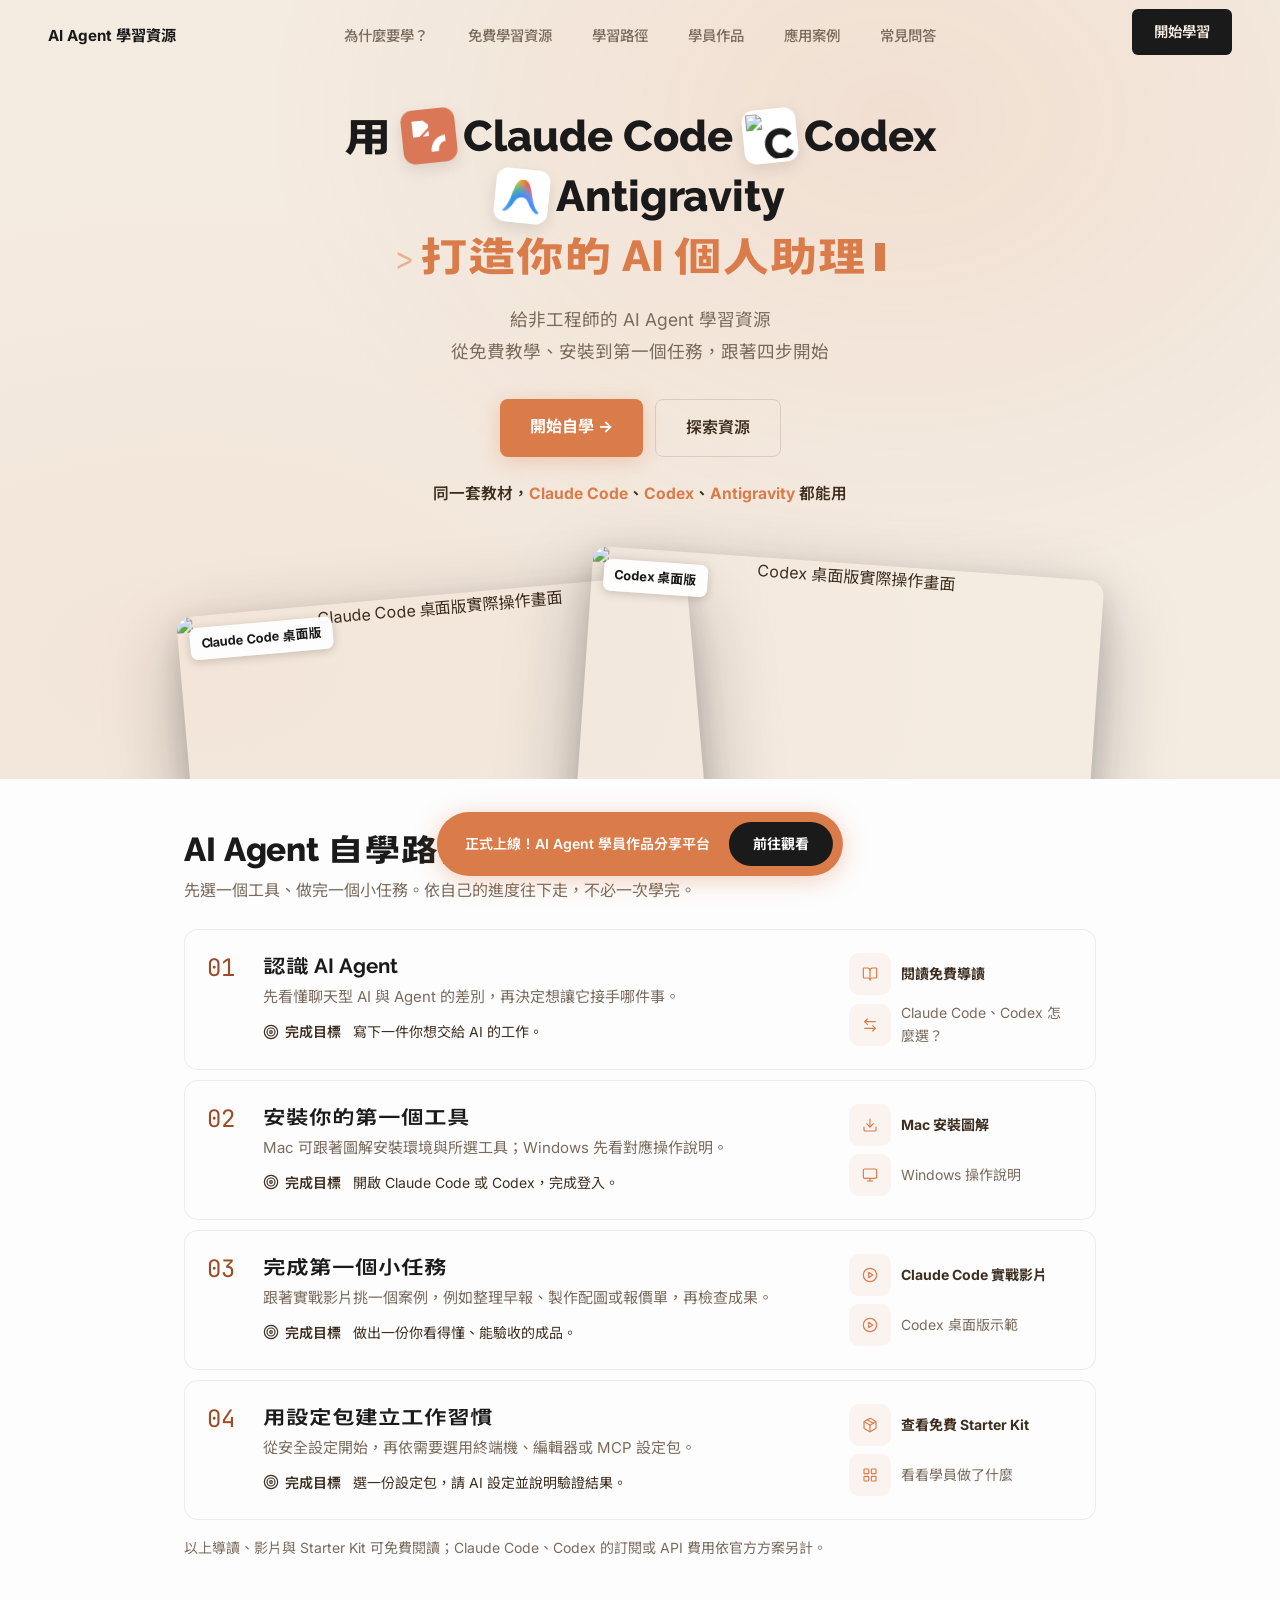
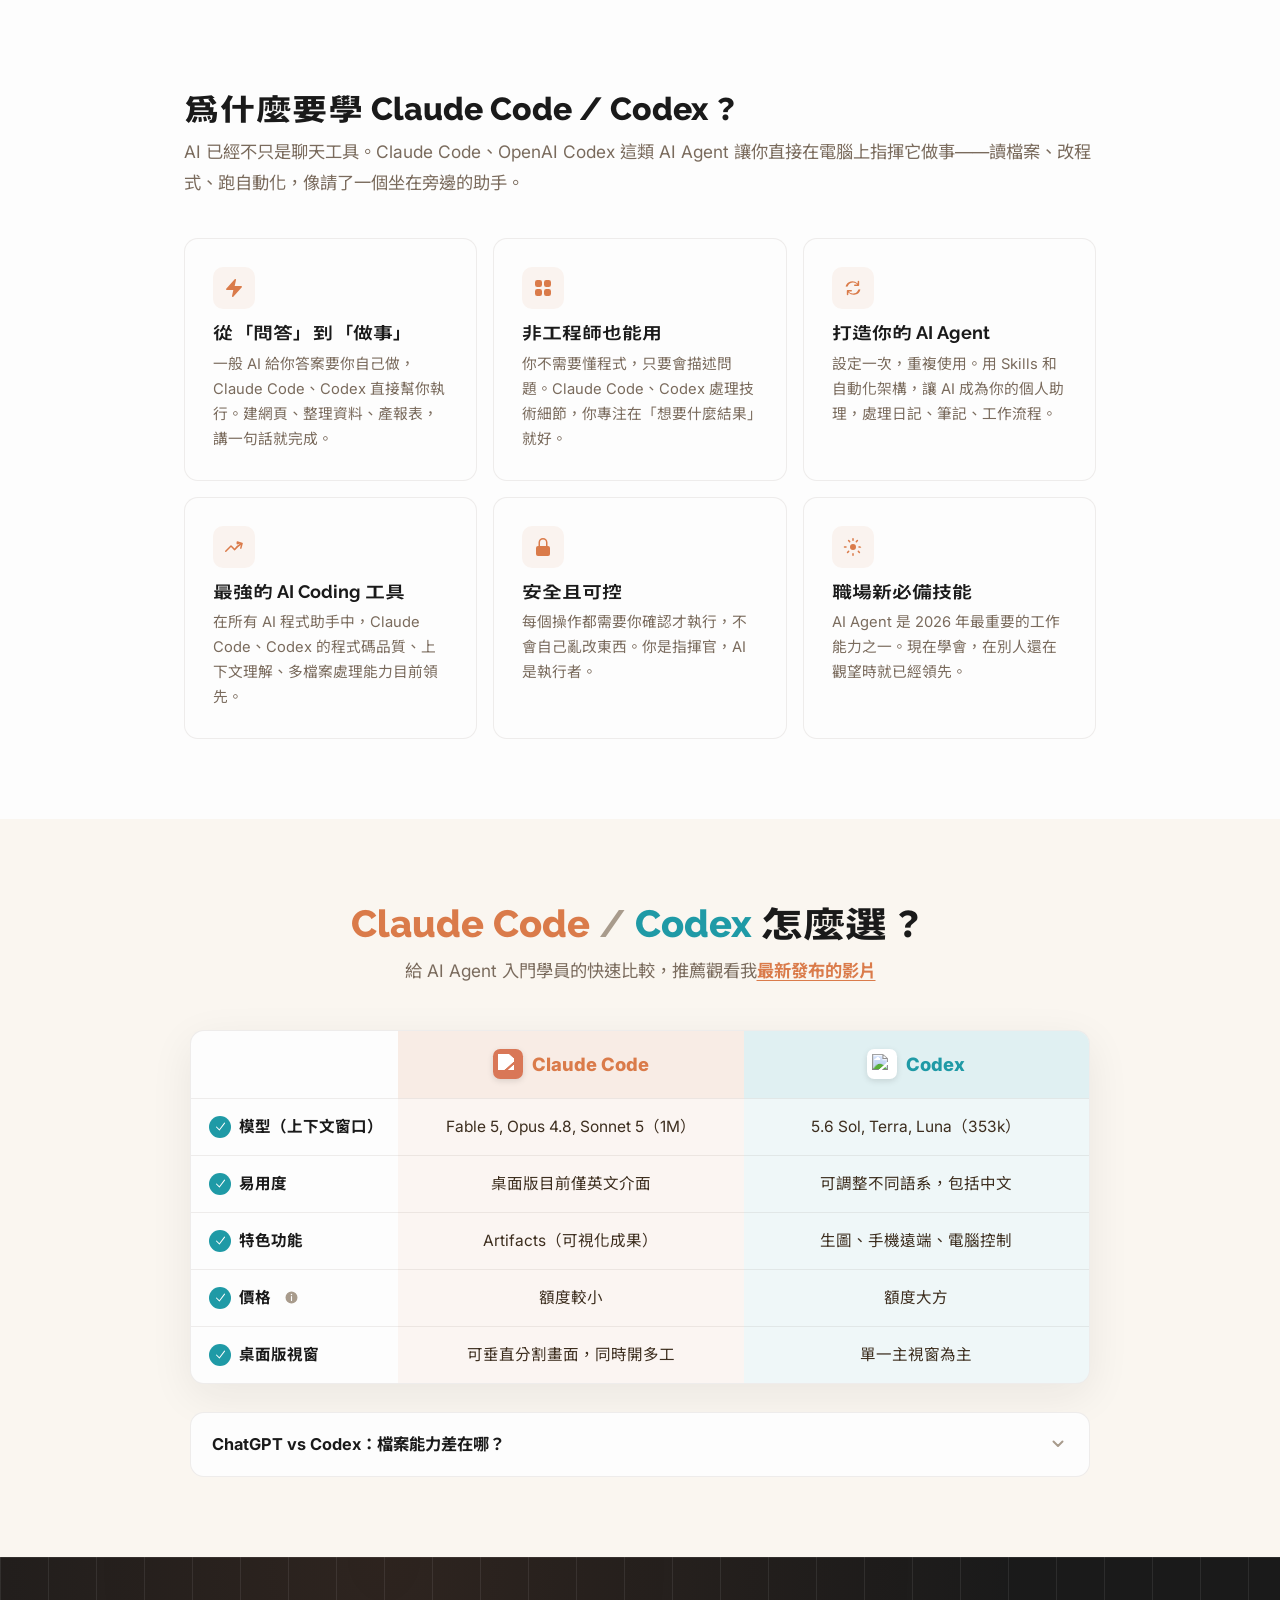
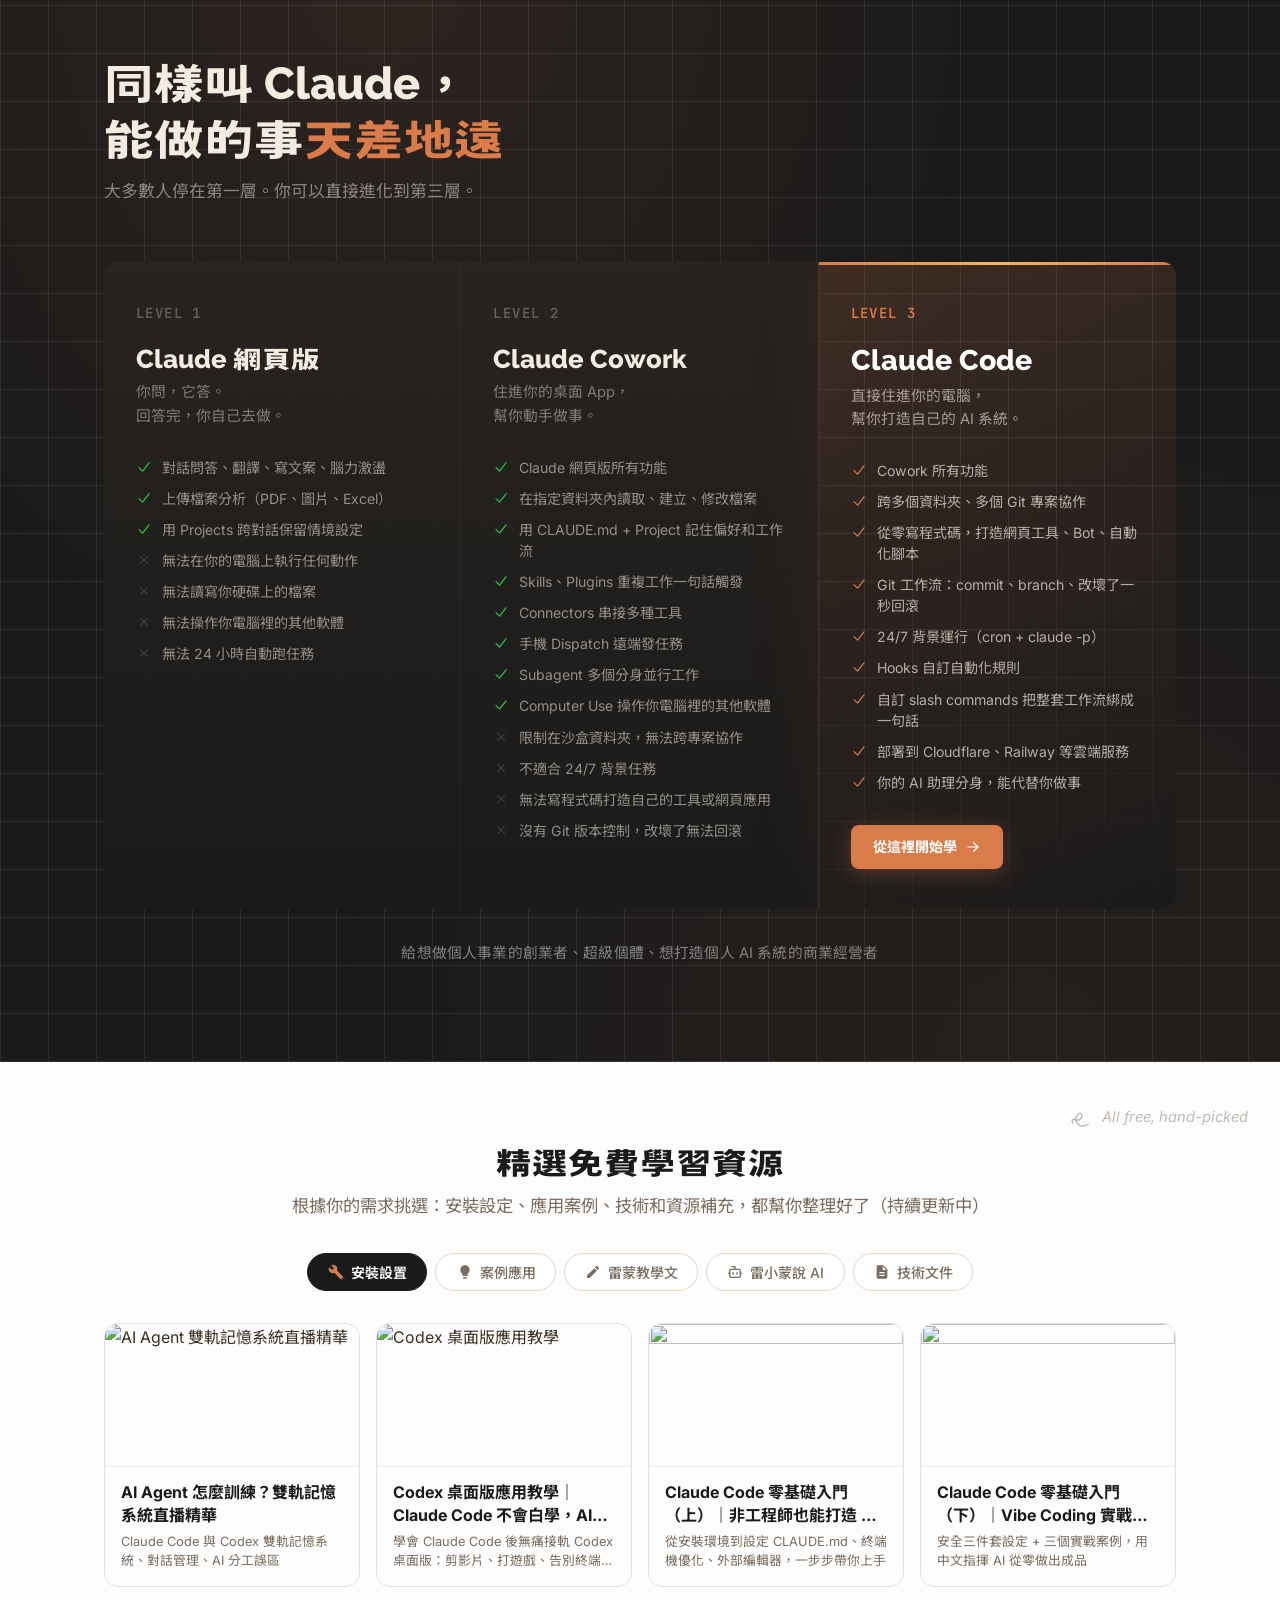
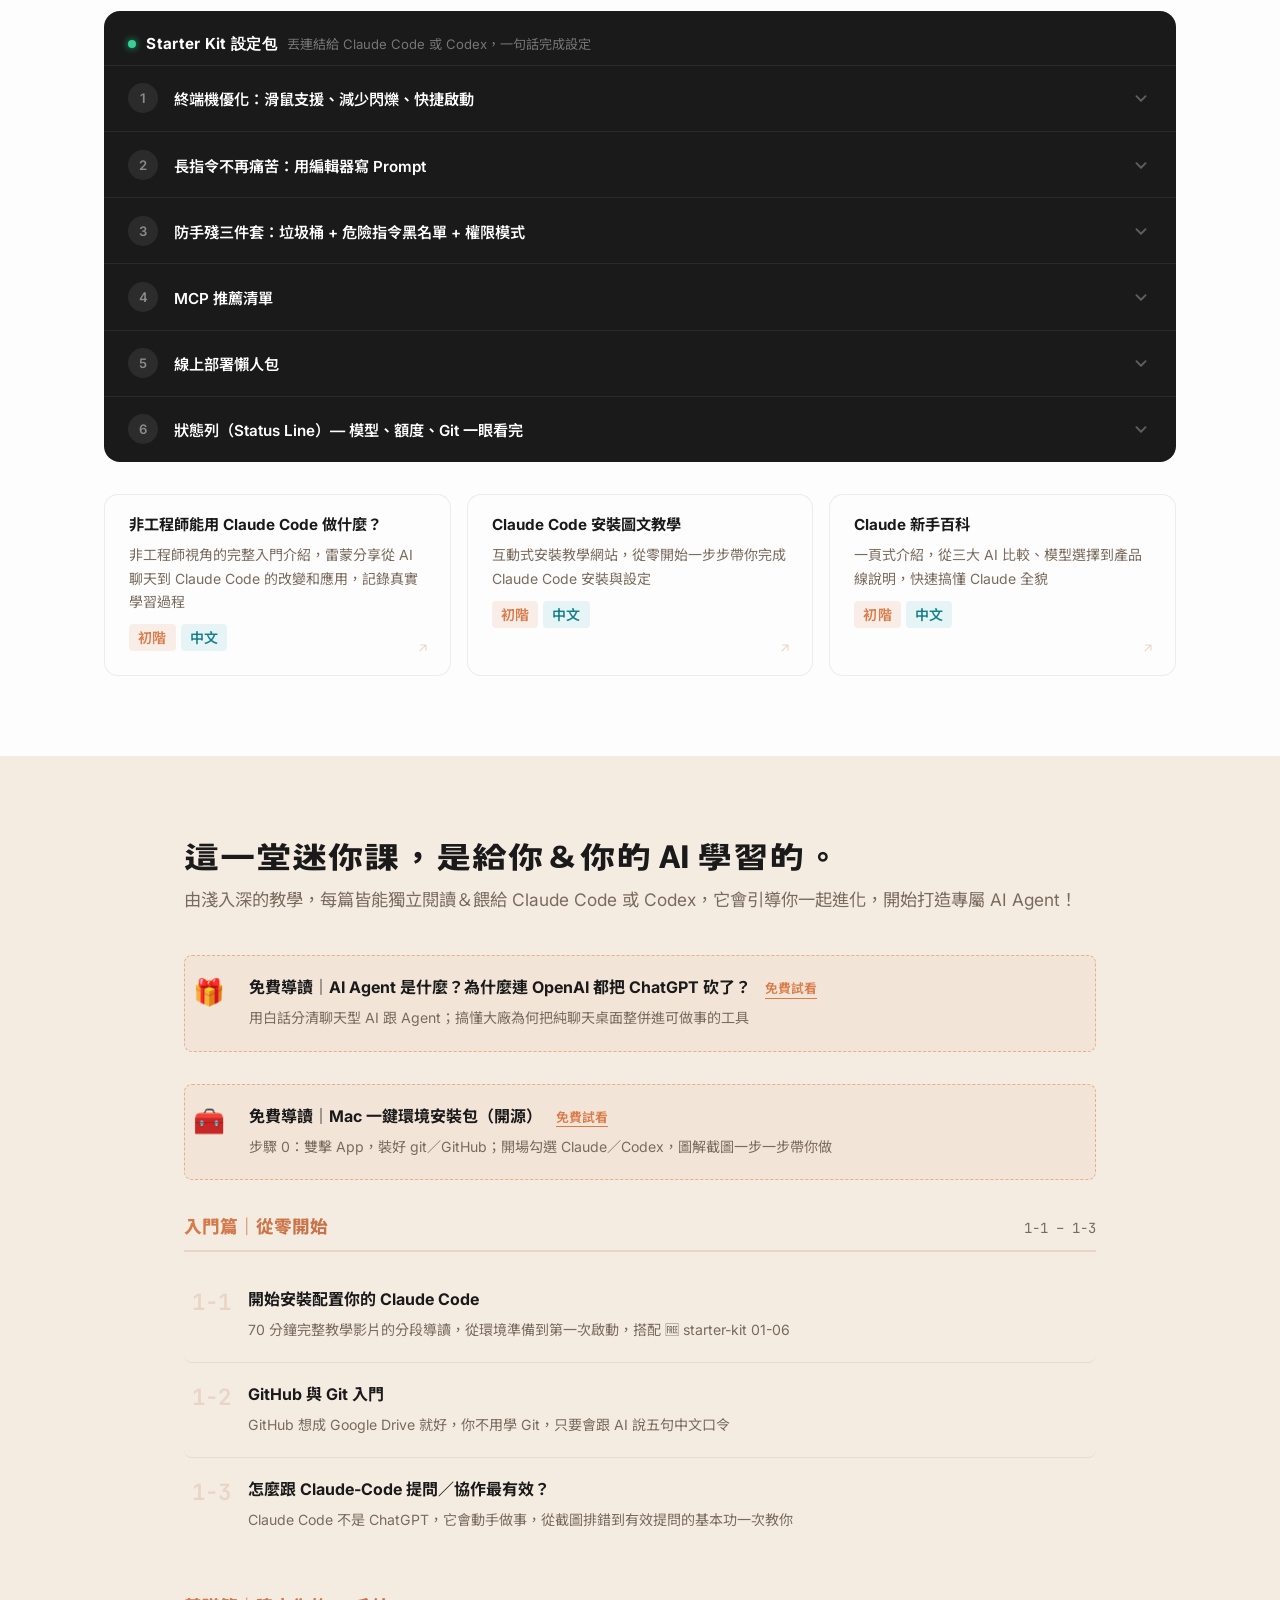
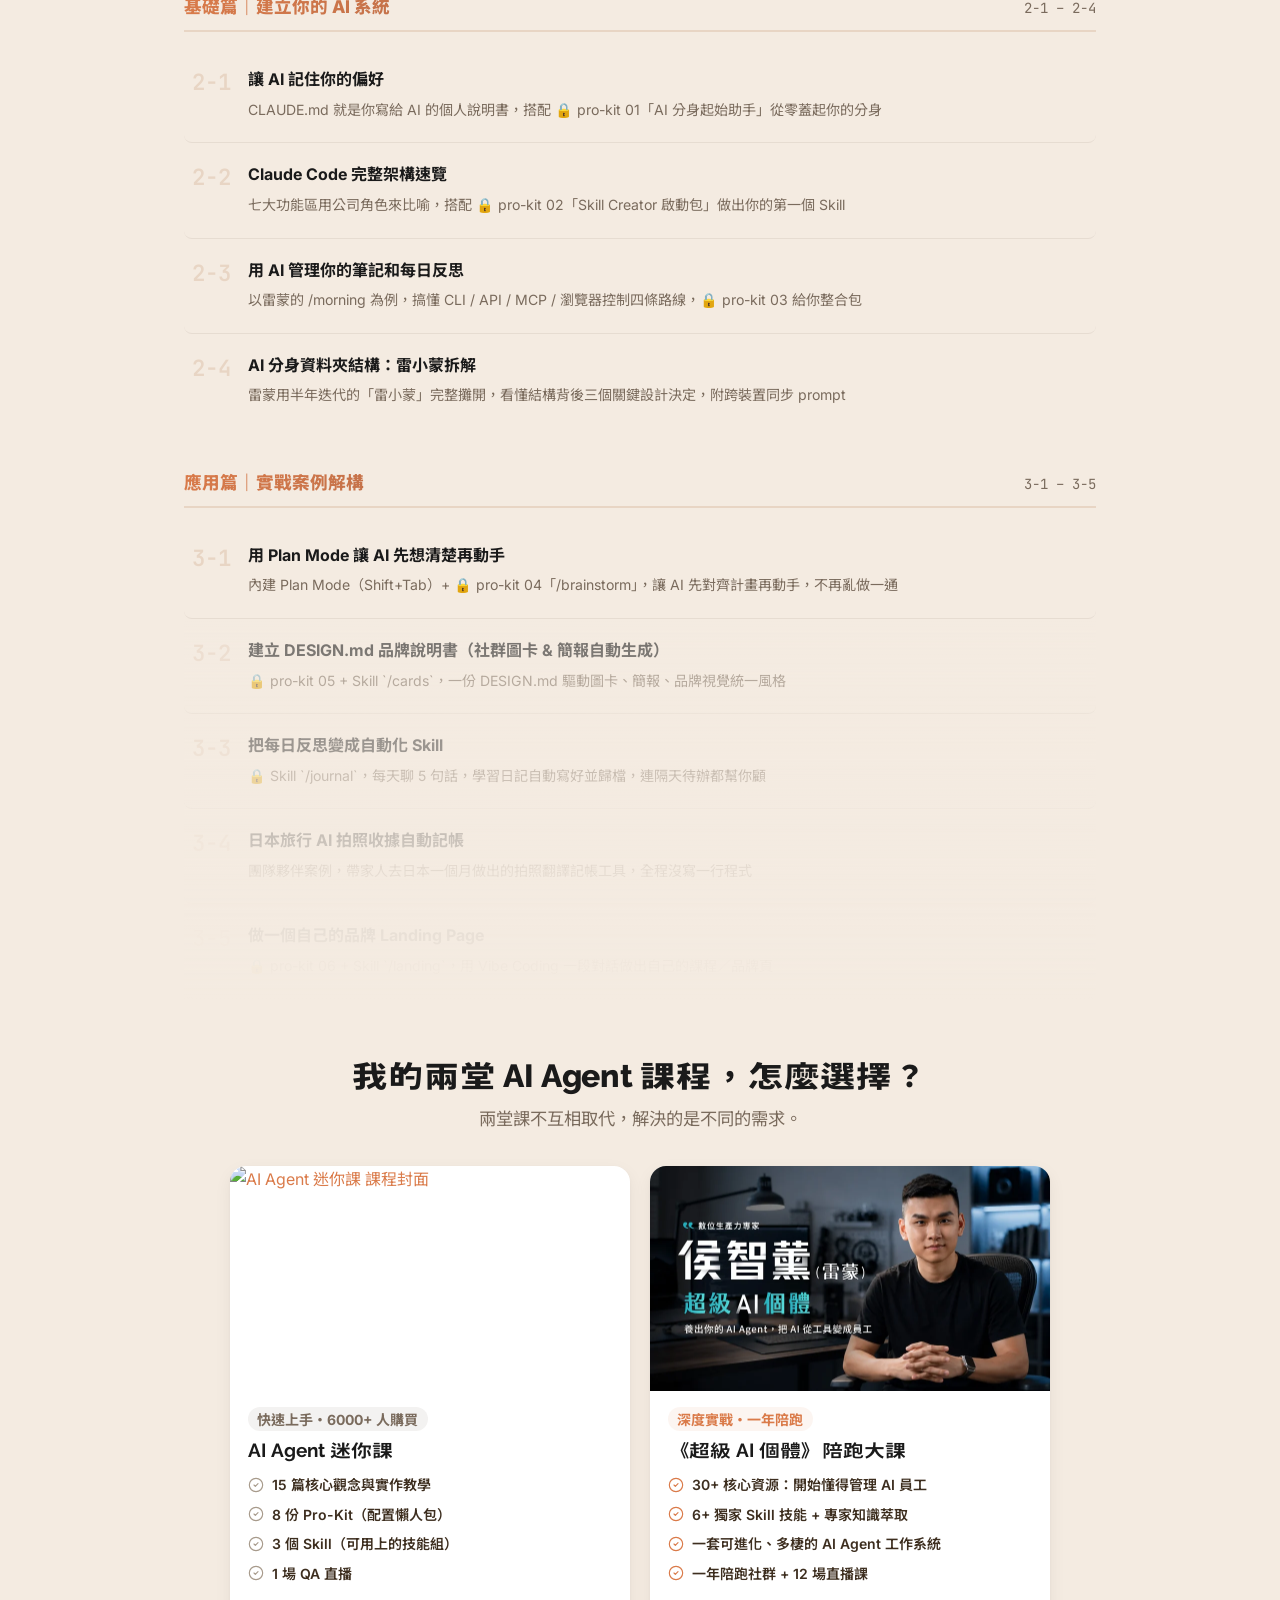
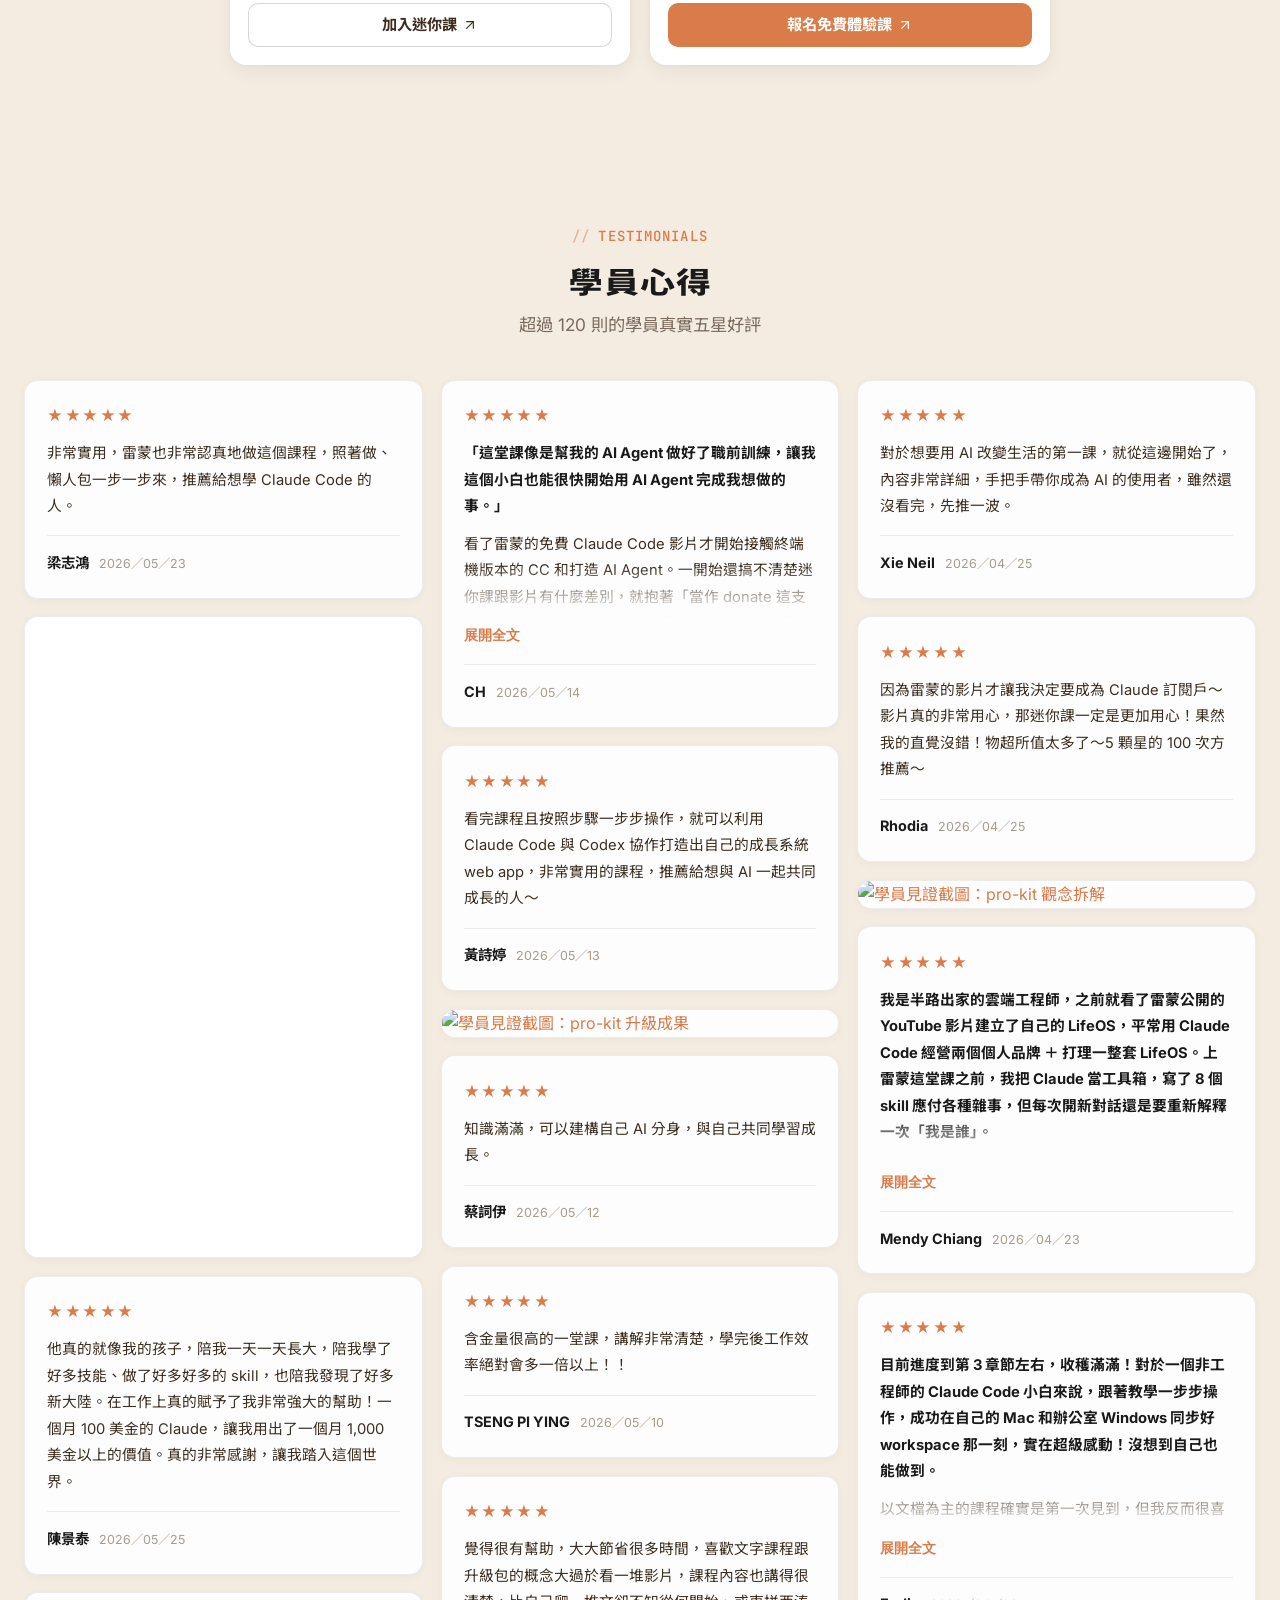
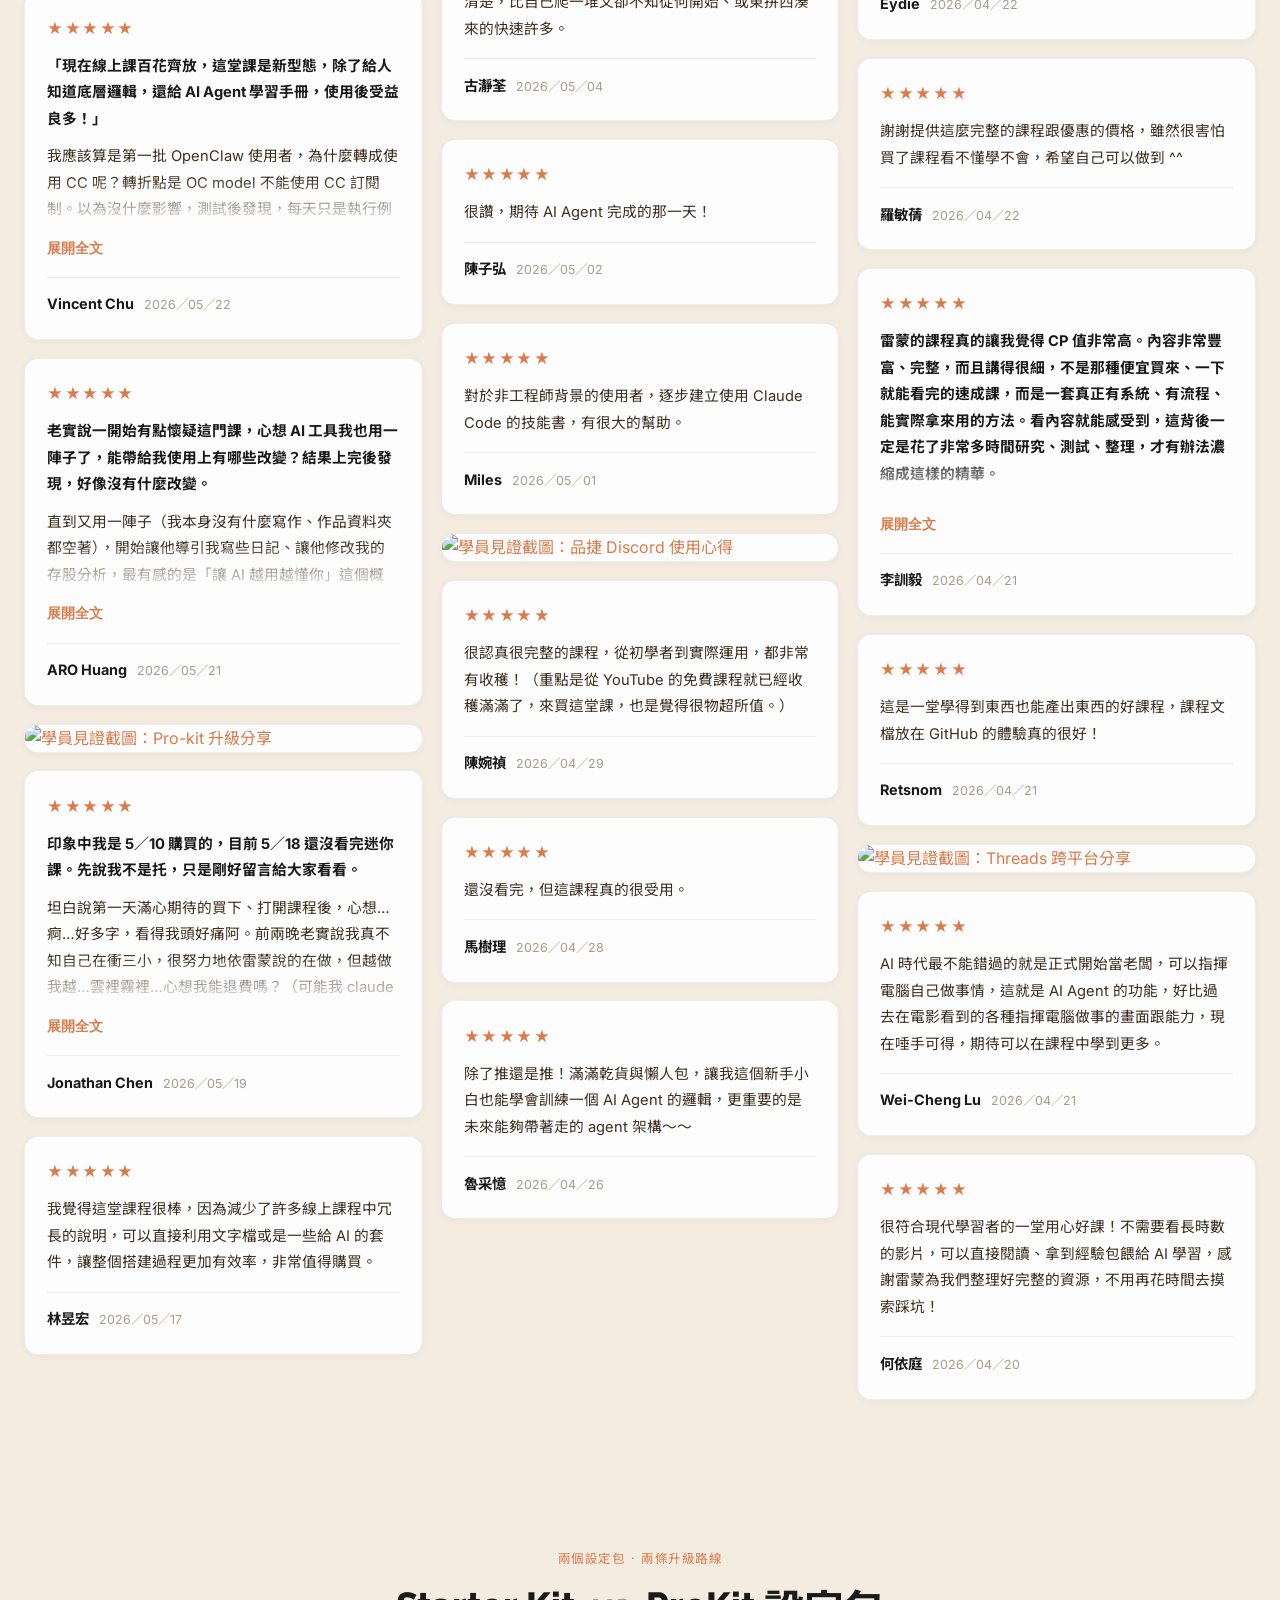
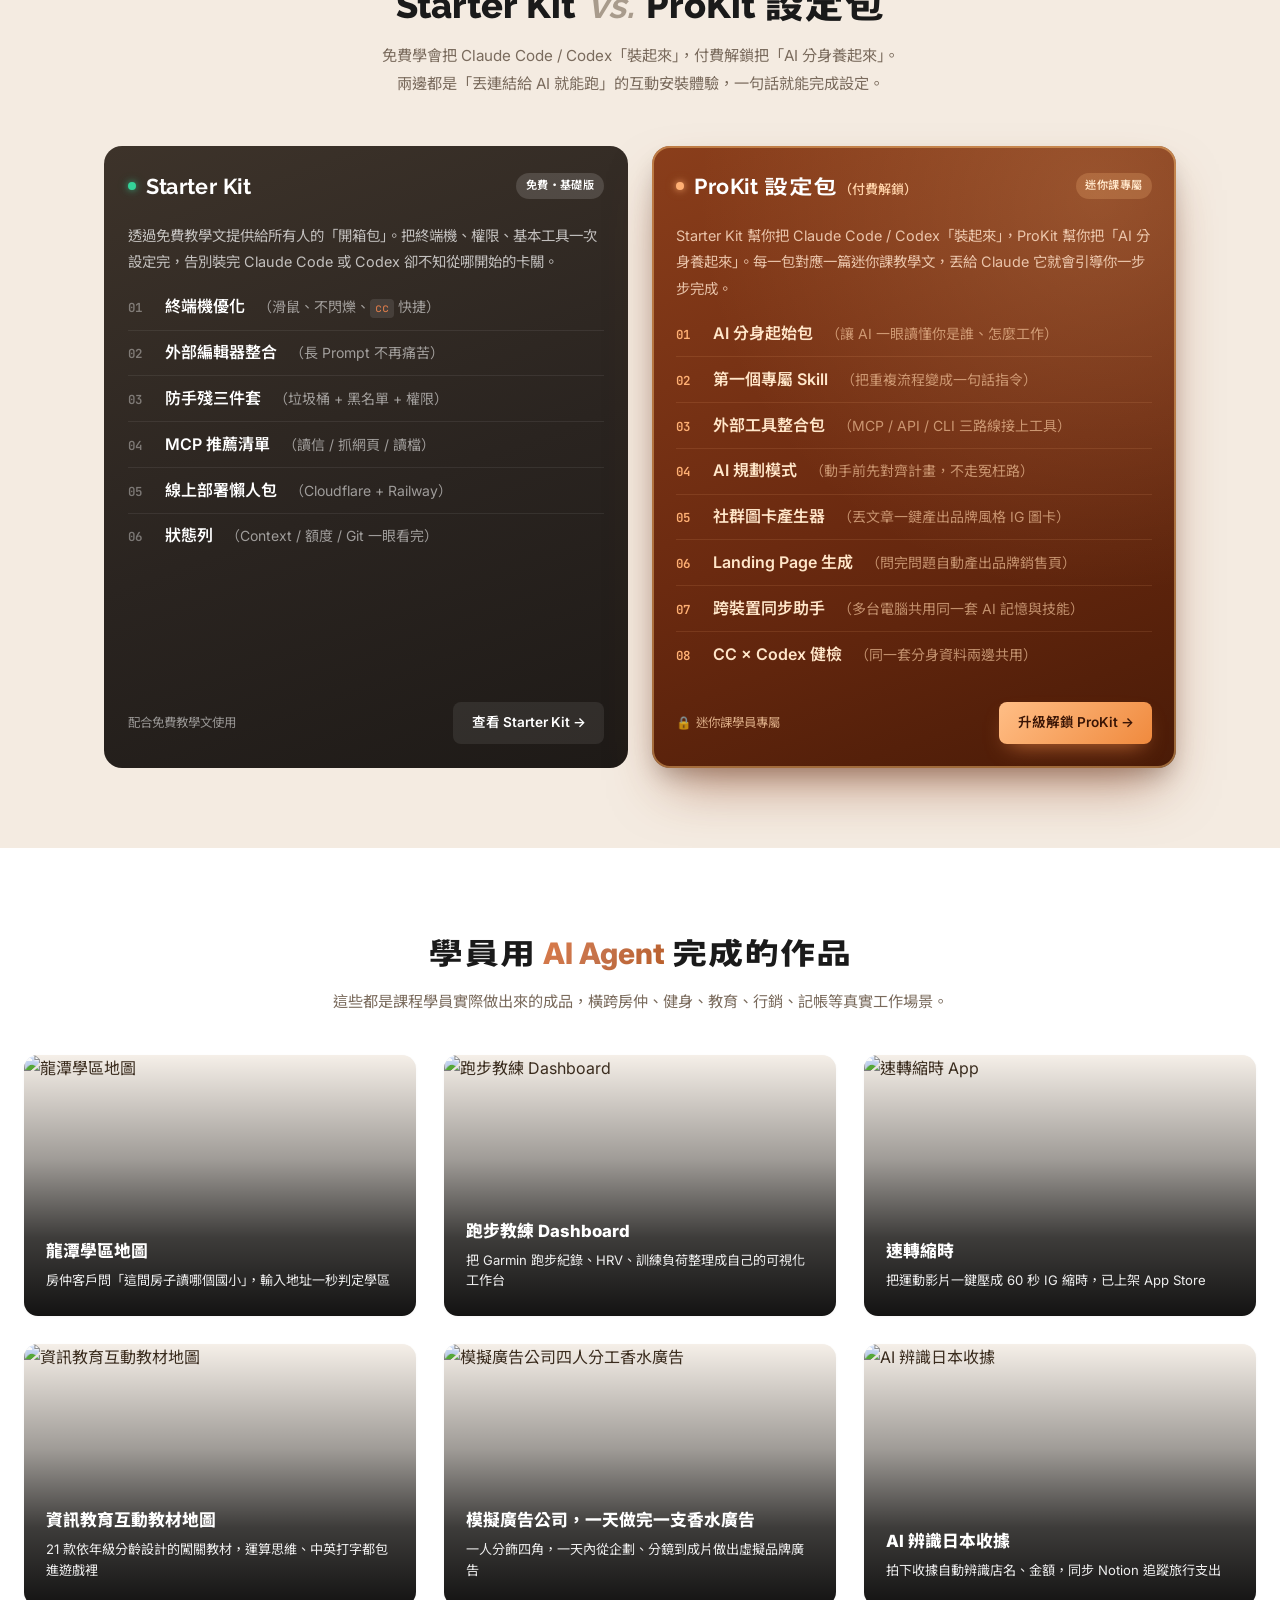
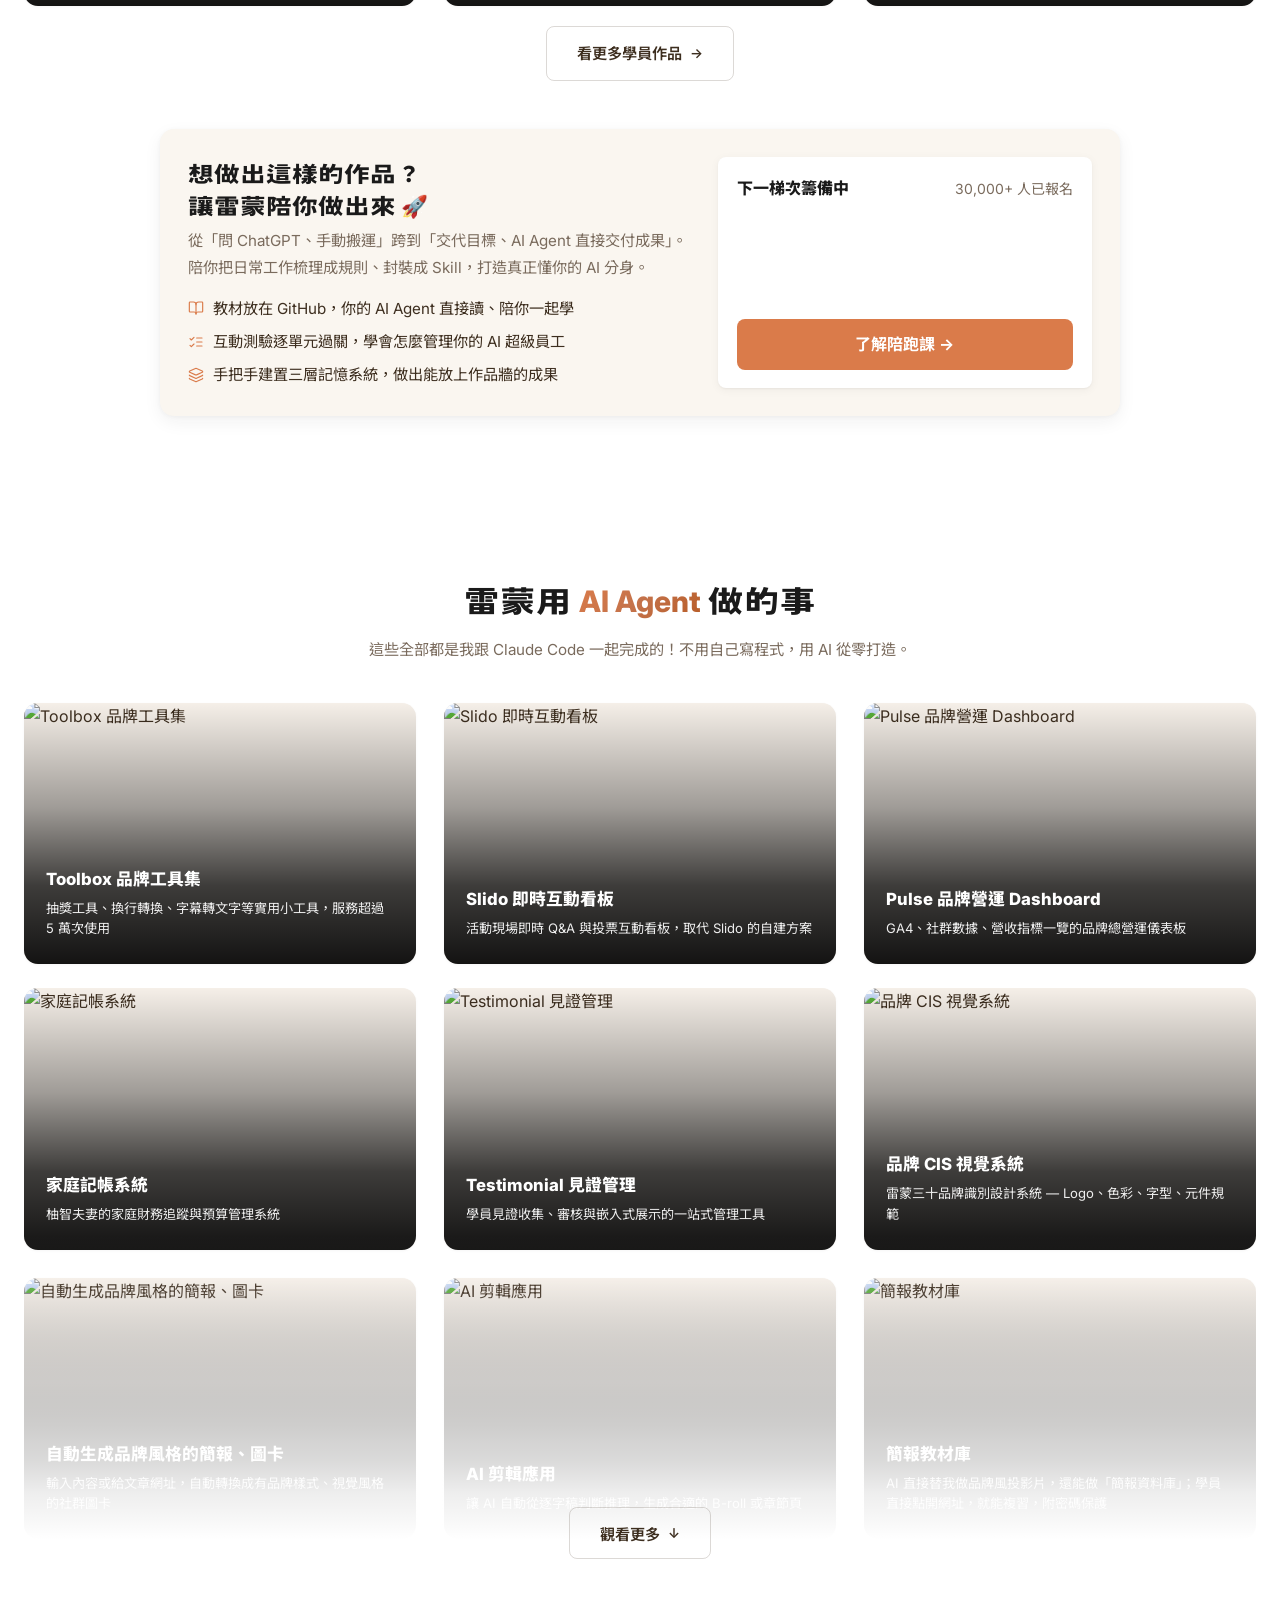
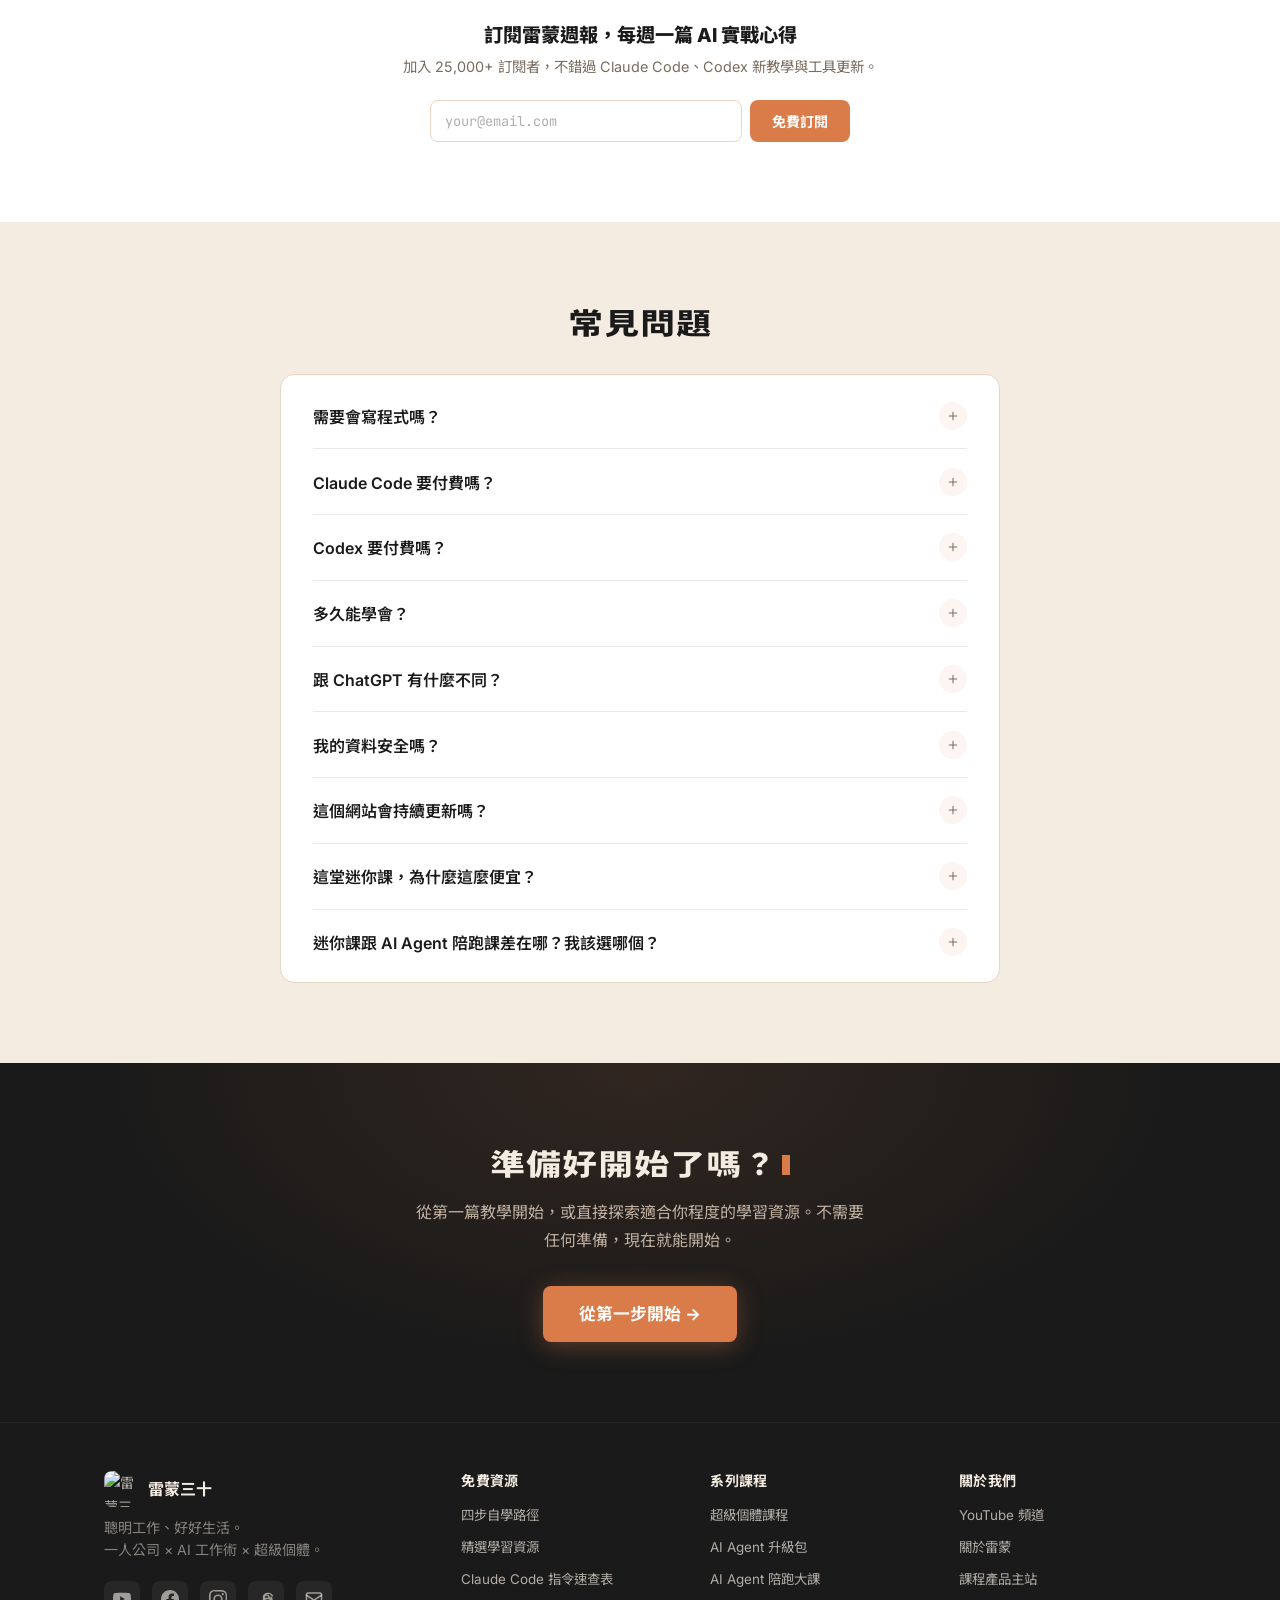
==== commit fd162af1: "content: 更新免費學習資源、雷小蒙說 AI 分頁、Hero 排版與 ProKit 01-08 - 案例應用新增 3 支雷蒙演講／專訪影片，統一改用四欄書籤卡片樣式並移除「影片教學」小標與「最新" ====
--- a/index.html
+++ b/index.html
@@ -191,7 +191,7 @@
   <section class="hero">
         <div class="hero-inner">
           <div class="hero-text">
-            <h1><span class="hero-h1-line">用 <span class="h1-logo h1-logo--claude"><img src="images/icons/claude.svg" alt="Claude"></span>Claude Code <br class="hero-h1-mobile-br"><span class="h1-logo h1-logo--codex"><img src="images/icons/codex-color.svg" alt="Codex"></span>Codex</span><br><span class="highlight"><span class="prompt-caret">&gt;</span> 打造你的 AI 個人助理<span
+            <h1><span class="hero-h1-line">用 <span class="h1-logo h1-logo--claude"><img src="images/icons/claude.svg" alt="Claude"></span>Claude Code <br class="hero-h1-mobile-br"><span class="h1-logo h1-logo--codex"><img src="images/icons/codex-color.svg" alt="Codex"></span>Codex</span><br><span class="hero-h1-line"><span class="h1-logo h1-logo--antigravity"><img src="images/icons/antigravity-color.svg" alt="Antigravity"></span>Antigravity</span><br><span class="highlight"><span class="prompt-caret">&gt;</span> 打造你的 AI 個人助理<span
                   class="t-cursor"></span></span></h1>
 
             <p class="hero-sub">給非工程師的 AI Agent 學習資源<br>從免費教學、安裝到第一個任務，跟著四步開始</p>
@@ -201,7 +201,7 @@
               <a href="#resources" class="hero-btn-secondary" data-track-cta="hero-secondary">探索資源</a>
             </div>
 
-            <div class="hero-dual">同一套教材，<strong>Claude Code</strong>、<strong>Codex</strong> 兩個都能用</div>
+            <div class="hero-dual">同一套教材，<strong>Claude Code</strong>、<strong>Codex</strong>、<strong>Antigravity</strong> 都能用</div>
           </div>
 
           <div class="hero-showcase" style="position:relative;">
@@ -766,6 +766,25 @@
             </svg></span>
           案例應用
         </button>
+        <button class="res-tab" data-tab="blog">
+          <span class="res-tab-icon"><svg viewBox="0 0 24 24">
+              <path
+                d="M3 17.25V21h3.75L17.81 9.94l-3.75-3.75L3 17.25zM20.71 7.04c.39-.39.39-1.02 0-1.41l-2.34-2.34a.996.996 0 00-1.41 0l-1.83 1.83 3.75 3.75 1.83-1.83z"
+                fill="currentColor" stroke="none" />
+            </svg></span>
+          雷蒙教學文
+        </button>
+        <button class="res-tab" data-tab="raymond-ai">
+          <span class="res-tab-icon"><svg viewBox="0 0 24 24" style="stroke-width:2">
+              <path d="M12 8V4H8" />
+              <rect width="16" height="12" x="4" y="8" rx="2" />
+              <path d="M2 14h2" />
+              <path d="M20 14h2" />
+              <path d="M15 13v2" />
+              <path d="M9 13v2" />
+            </svg></span>
+          雷小蒙說 AI
+        </button>
         <button class="res-tab" data-tab="docs">
           <span class="res-tab-icon"><svg viewBox="0 0 24 24">
               <path
@@ -774,27 +793,17 @@
             </svg></span>
           技術文件
         </button>
-        <button class="res-tab" data-tab="blog">
-          <span class="res-tab-icon"><svg viewBox="0 0 24 24">
-              <path
-                d="M3 17.25V21h3.75L17.81 9.94l-3.75-3.75L3 17.25zM20.71 7.04c.39-.39.39-1.02 0-1.41l-2.34-2.34a.996.996 0 00-1.41 0l-1.83 1.83 3.75 3.75 1.83-1.83z"
-                fill="currentColor" stroke="none" />
-            </svg></span>
-          雷蒙教學文
-        </button>
       </div>
 
       <!-- 安裝設置 -->
       <div class="res-panel active" data-panel="setup">
-        <!-- 影片教學（最新 Codex 影片放第一、加 NEW 標示）-->
+        <!-- 影片教學 -->
         <div class="res-bookmarks">
-          <a href="https://www.youtube.com/watch?v=GRhg_ZZswmQ" class="res-bookmark res-bookmark--new" target="_blank">
-            <span class="res-bookmark-flag">最新影片</span>
+          <a href="https://www.youtube.com/watch?v=GRhg_ZZswmQ" class="res-bookmark" target="_blank">
             <img class="res-bookmark-thumb" src="https://i.ytimg.com/vi/GRhg_ZZswmQ/hqdefault.jpg" alt="AI Agent 雙軌記憶系統直播精華" loading="lazy">
             <div class="res-bookmark-body">
               <div class="res-bookmark-title">AI Agent 怎麼訓練？雙軌記憶系統直播精華</div>
               <div class="res-bookmark-desc">Claude Code 與 Codex 雙軌記憶系統、對話管理、AI 分工誤區</div>
-              <div class="res-bookmark-url"><svg class="yt-icon" viewBox="0 0 24 24" role="img" aria-label="YouTube"><path d="M23.5 6.2a3 3 0 00-2.11-2.12C19.5 3.55 12 3.55 12 3.55s-7.5 0-9.39.53A3 3 0 00.5 6.2 31.2 31.2 0 000 12a31.2 31.2 0 00.5 5.8 3 3 0 002.11 2.12c1.89.53 9.39.53 9.39.53s7.5 0 9.39-.53A3 3 0 0023.5 17.8 31.2 31.2 0 0024 12a31.2 31.2 0 00-.5-5.8zM9.55 15.57V8.43L15.82 12l-6.27 3.57z" fill="#FF0000"/></svg></div>
             </div>
           </a>
           <a href="https://www.youtube.com/watch?v=d7qmp6gjpiU" class="res-bookmark" target="_blank">
@@ -802,7 +811,6 @@
             <div class="res-bookmark-body">
               <div class="res-bookmark-title">Codex 桌面版應用教學｜Claude Code 不會白學，AI Agent 怎麼搬家？</div>
               <div class="res-bookmark-desc">學會 Claude Code 後無痛接軌 Codex 桌面版：剪影片、打遊戲、告別終端機，同一套思路兩邊都能用</div>
-              <div class="res-bookmark-url"><svg class="yt-icon" viewBox="0 0 24 24" role="img" aria-label="YouTube"><path d="M23.5 6.2a3 3 0 00-2.11-2.12C19.5 3.55 12 3.55 12 3.55s-7.5 0-9.39.53A3 3 0 00.5 6.2 31.2 31.2 0 000 12a31.2 31.2 0 00.5 5.8 3 3 0 002.11 2.12c1.89.53 9.39.53 9.39.53s7.5 0 9.39-.53A3 3 0 0023.5 17.8 31.2 31.2 0 0024 12a31.2 31.2 0 00-.5-5.8zM9.55 15.57V8.43L15.82 12l-6.27 3.57z" fill="#FF0000"/></svg></div>
             </div>
           </a>
           <a href="https://www.youtube.com/watch?v=xo7dE80ktu4" class="res-bookmark" target="_blank">
@@ -810,7 +818,6 @@
             <div class="res-bookmark-body">
               <div class="res-bookmark-title">Claude Code 零基礎入門（上）｜非工程師也能打造 AI 助理的完整配置教學</div>
               <div class="res-bookmark-desc">從安裝環境到設定 CLAUDE.md、終端機優化、外部編輯器，一步步帶你上手</div>
-              <div class="res-bookmark-url"><svg class="yt-icon" viewBox="0 0 24 24" role="img" aria-label="YouTube"><path d="M23.5 6.2a3 3 0 00-2.11-2.12C19.5 3.55 12 3.55 12 3.55s-7.5 0-9.39.53A3 3 0 00.5 6.2 31.2 31.2 0 000 12a31.2 31.2 0 00.5 5.8 3 3 0 002.11 2.12c1.89.53 9.39.53 9.39.53s7.5 0 9.39-.53A3 3 0 0023.5 17.8 31.2 31.2 0 0024 12a31.2 31.2 0 00-.5-5.8zM9.55 15.57V8.43L15.82 12l-6.27 3.57z" fill="#FF0000"/></svg></div>
             </div>
           </a>
           <a href="https://www.youtube.com/watch?v=80kCvbsuniw" class="res-bookmark" target="_blank">
@@ -818,7 +825,6 @@
             <div class="res-bookmark-body">
               <div class="res-bookmark-title">Claude Code 零基礎入門（下）｜Vibe Coding 實戰：早報、配圖、報價單一次做完</div>
               <div class="res-bookmark-desc">安全三件套設定 + 三個實戰案例，用中文指揮 AI 從零做出成品</div>
-              <div class="res-bookmark-url"><svg class="yt-icon" viewBox="0 0 24 24" role="img" aria-label="YouTube"><path d="M23.5 6.2a3 3 0 00-2.11-2.12C19.5 3.55 12 3.55 12 3.55s-7.5 0-9.39.53A3 3 0 00.5 6.2 31.2 31.2 0 000 12a31.2 31.2 0 00.5 5.8 3 3 0 002.11 2.12c1.89.53 9.39.53 9.39.53s7.5 0 9.39-.53A3 3 0 0023.5 17.8 31.2 31.2 0 0024 12a31.2 31.2 0 00-.5-5.8zM9.55 15.57V8.43L15.82 12l-6.27 3.57z" fill="#FF0000"/></svg></div>
             </div>
           </a>
         </div>
@@ -1010,51 +1016,54 @@
 
       <!-- 案例應用 -->
       <div class="res-panel" data-panel="cases">
-        <h3 class="res-subhead">影片教學</h3>
-        <div class="res-grid">
-          <a href="https://www.youtube.com/watch?v=hnT3EMrZRi4" class="res-card" target="_blank" rel="noopener">
-            <img class="res-card-thumb" src="https://i.ytimg.com/vi/hnT3EMrZRi4/maxresdefault.jpg" alt="不會寫程式也能做 Chrome 外掛：Claude Code 與 Codex 實戰" loading="lazy">
-            <div class="res-card-body">
-              <div class="res-card-title">不會寫程式也能做 Chrome 外掛｜Claude Code × Codex 實戰</div>
-              <div class="res-card-desc">用 Brainstorm Skill 釐清需求，讓 Claude Code 寫計畫、Codex 執行，從零做出 GitHub 閱讀器並在 Chrome 實測。</div>
-              <div class="res-card-meta">
-                <span class="res-badge res-badge--basic">初階</span>
-                <span class="res-badge res-badge--zh">中文</span>
-                <span class="res-badge">21:11</span>
-              </div>
-            </div>
-          </a>
-          <a href="https://www.youtube.com/watch?v=2pM-7fBXc_M" class="res-card" target="_blank">
-            <img class="res-card-thumb" src="https://i.ytimg.com/vi/2pM-7fBXc_M/hqdefault.jpg" alt="" loading="lazy">
-            <div class="res-card-body">
-              <div class="res-card-title">VSCode + Claude Code 實戰案例</div>
-              <div class="res-card-desc">在 VS Code 中搭配 Claude Code 的完整工作流展示</div>
-              <div class="res-card-meta">
-                <span class="res-badge res-badge--basic">初階</span>
-                <span class="res-badge res-badge--en">英文</span>
-              </div>
-            </div>
-          </a>
-          <a href="https://www.youtube.com/watch?v=QoQBzR1NIqI" class="res-card" target="_blank">
-            <img class="res-card-thumb" src="https://i.ytimg.com/vi/QoQBzR1NIqI/hqdefault.jpg" alt="" loading="lazy">
-            <div class="res-card-body">
-              <div class="res-card-title">Claude Code Full Course — 4 Hours</div>
-              <div class="res-card-desc">目前 YouTube 上最完整的免費全課程 by Nick Saraev</div>
-              <div class="res-card-meta">
-                <span class="res-badge res-badge--basic">初階</span>
-                <span class="res-badge res-badge--en">英文</span>
-              </div>
-            </div>
-          </a>
-          <a href="https://www.youtube.com/watch?v=AT4b9kLtQCQ" class="res-card" target="_blank">
-            <img class="res-card-thumb" src="https://i.ytimg.com/vi/AT4b9kLtQCQ/hqdefault.jpg" alt="" loading="lazy">
-            <div class="res-card-body">
-              <div class="res-card-title">Claude Code 從 0 到 1 全攻略</div>
-              <div class="res-card-desc">深入淺出，涵蓋 SubAgent / Agent Skill by 馬克的技術工作坊</div>
-              <div class="res-card-meta">
-                <span class="res-badge res-badge--basic">初階</span>
-                <span class="res-badge res-badge--zh">中文</span>
-              </div>
+        <div class="res-bookmarks">
+          <a href="https://www.youtube.com/watch?v=qXuZVTu1BsA" class="res-bookmark" target="_blank" rel="noopener">
+            <img class="res-bookmark-thumb" src="https://i.ytimg.com/vi/qXuZVTu1BsA/maxresdefault.jpg" alt="企業如何導入 AI？別再幫 AI 打工，讓 AI Agent 直接動手做｜演講精華" loading="lazy">
+            <div class="res-bookmark-body">
+              <div class="res-bookmark-title">企業如何導入 AI？別再幫 AI 打工，讓 AI Agent 直接動手做｜演講精華</div>
+              <div class="res-bookmark-desc">聯聖年會演講精華：實拆雷小蒙在公司的五個角色、客戶信件流程圖、數據看板與不綁單一模型的導入做法</div>
+            </div>
+          </a>
+          <a href="https://www.youtube.com/watch?v=r4IMTBRyUE4" class="res-bookmark" target="_blank" rel="noopener">
+            <img class="res-bookmark-thumb" src="https://i.ytimg.com/vi/r4IMTBRyUE4/maxresdefault.jpg" alt="把 AI 員工養在自己電腦裡的方法：下一本讀什麼專訪雷蒙 侯智薰" loading="lazy">
+            <div class="res-bookmark-body">
+              <div class="res-bookmark-title">把 AI 員工養在自己電腦裡｜AI 分身接手八成例行工作（feat. 雷蒙）</div>
+              <div class="res-bookmark-desc">瓦基《下一本讀什麼?》專訪雷蒙：分享如何用資料夾管理記憶、知識與技能，讓 AI 分身從聊天走到動手做事</div>
+            </div>
+          </a>
+          <a href="https://www.youtube.com/watch?v=GX49gD4TZAA" class="res-bookmark" target="_blank" rel="noopener">
+            <img class="res-bookmark-thumb" src="https://i.ytimg.com/vi/GX49gD4TZAA/maxresdefault.jpg" alt="師父商學院 EP65：一人公司靠 AI 做出一個團隊專訪雷蒙" loading="lazy">
+            <div class="res-bookmark-body">
+              <div class="res-bookmark-title">一人公司靠 AI 做出一個團隊？打造 AI 分身與實戰心法（feat. 雷蒙）</div>
+              <div class="res-bookmark-desc">陳修平《師父商學院》專訪雷蒙：聊 AI 分身「雷小蒙」、盲測評估、說人話 Skill 與一人公司團隊化心法</div>
+            </div>
+          </a>
+          <a href="https://www.youtube.com/watch?v=hnT3EMrZRi4" class="res-bookmark" target="_blank" rel="noopener">
+            <img class="res-bookmark-thumb" src="https://i.ytimg.com/vi/hnT3EMrZRi4/maxresdefault.jpg" alt="不會寫程式也能做 Chrome 外掛：Claude Code 與 Codex 實戰" loading="lazy">
+            <div class="res-bookmark-body">
+              <div class="res-bookmark-title">不會寫程式也能做 Chrome 外掛｜Claude Code × Codex 實戰</div>
+              <div class="res-bookmark-desc">用 Brainstorm Skill 釐清需求，讓 Claude Code 寫計畫、Codex 執行，從零做出 GitHub 閱讀器並在 Chrome 實測</div>
+            </div>
+          </a>
+          <a href="https://www.youtube.com/watch?v=2pM-7fBXc_M" class="res-bookmark" target="_blank" rel="noopener">
+            <img class="res-bookmark-thumb" src="https://i.ytimg.com/vi/2pM-7fBXc_M/hqdefault.jpg" alt="VSCode + Claude Code 實戰案例" loading="lazy">
+            <div class="res-bookmark-body">
+              <div class="res-bookmark-title">VSCode + Claude Code 實戰案例</div>
+              <div class="res-bookmark-desc">在 VS Code 中搭配 Claude Code 的完整工作流展示（英文）</div>
+            </div>
+          </a>
+          <a href="https://www.youtube.com/watch?v=QoQBzR1NIqI" class="res-bookmark" target="_blank" rel="noopener">
+            <img class="res-bookmark-thumb" src="https://i.ytimg.com/vi/QoQBzR1NIqI/hqdefault.jpg" alt="Claude Code Full Course — 4 Hours" loading="lazy">
+            <div class="res-bookmark-body">
+              <div class="res-bookmark-title">Claude Code Full Course — 4 Hours</div>
+              <div class="res-bookmark-desc">目前 YouTube 上最完整的免費全課程 by Nick Saraev（英文）</div>
+            </div>
+          </a>
+          <a href="https://www.youtube.com/watch?v=AT4b9kLtQCQ" class="res-bookmark" target="_blank" rel="noopener">
+            <img class="res-bookmark-thumb" src="https://i.ytimg.com/vi/AT4b9kLtQCQ/hqdefault.jpg" alt="Claude Code 從 0 到 1 全攻略" loading="lazy">
+            <div class="res-bookmark-body">
+              <div class="res-bookmark-title">Claude Code 從 0 到 1 全攻略</div>
+              <div class="res-bookmark-desc">深入淺出，涵蓋 SubAgent / Agent Skill by 馬克的技術工作坊</div>
             </div>
           </a>
         </div>
@@ -1203,6 +1212,76 @@
       <!-- 雷蒙教學文 -->
       <div class="res-panel" data-panel="blog">
         <div class="res-grid">
+          <a href="https://raymondhouch.com/lifehacker/digital-workflow/zeabur-migration-guide/"
+            class="res-card" target="_blank" rel="noopener" data-track-cta="blog-zeabur-migration">
+            <img class="res-card-thumb"
+              src="https://image.lifehacker.tw/wp/2026/10/cover-zeabur-migration-guide.jpg"
+              alt="Zeabur 停止營運搬家指南封面" loading="lazy">
+            <div class="res-card-body">
+              <div class="res-card-title">Zeabur 停止營運搬家指南：我怎麼選 Cloudflare、Railway 與自架 VPS 主機和開源 Coolify</div>
+              <div class="res-card-desc">Zeabur 宣布 2026 年底停止營運。記錄怎麼讓 AI Agent 協助把專案服務搬走，比較 Cloudflare、Railway 與自架 VPS／Coolify，附上可直接交給 AI 的搬家提示詞</div>
+              <div class="res-card-meta">
+                <span class="res-badge res-badge--advanced">進階</span>
+                <span class="res-badge res-badge--zh">中文</span>
+              </div>
+            </div>
+          </a>
+          <a href="https://raymondhouch.com/lifehacker/digital-workflow/git-basics-gitignore-security/"
+            class="res-card" target="_blank" rel="noopener" data-track-cta="blog-git-basics">
+            <img class="res-card-thumb"
+              src="https://image.lifehacker.tw/wp/2026/10/cover-git-basics-ai-agent.png"
+              alt="Git 入門：用搬家打包的比喻學會叫 AI Agent 幫你存檔備份封面" loading="lazy">
+            <div class="res-card-body">
+              <div class="res-card-title">Git 入門：用搬家打包的比喻，學會叫 AI Agent 幫你存檔、備份</div>
+              <div class="res-card-desc">跟 AI Agent 協作不用自己打 Git 指令，但要看得懂它在做什麼。用搬家打包的比喻搞懂核心觀念，整理 status、diff、commit、push、pull 該怎麼跟 AI 說，附基礎 .gitignore 安全清單</div>
+              <div class="res-card-meta">
+                <span class="res-badge res-badge--basic">初階</span>
+                <span class="res-badge res-badge--zh">中文</span>
+              </div>
+            </div>
+          </a>
+          <a href="https://raymondhouch.com/lifehacker/digital-workflow/ai-level-check-skill/"
+            class="res-card" target="_blank" rel="noopener" data-track-cta="blog-ai-level-check">
+            <img class="res-card-thumb"
+              src="https://raymondhouch.com/wp-content/uploads/2026/10/ai-level-check-tw-cover.webp"
+              alt="你的 AI 用到幾級了？開源 AI 使用能力評估工具 Skill 封面" loading="lazy">
+            <div class="res-card-body">
+              <div class="res-card-title">你的 AI 用到幾級了？開源 AI 使用能力評估工具 Skill，個人自檢、團隊盤點、面試評估</div>
+              <div class="res-card-desc">讓 AI 直接讀本機 Claude Code、Codex 的真實對話紀錄，判斷你在 LV0–LV5 哪一級、附上 16 型使用人物誌與待補缺口，分享個人自檢、面試與團隊盤點三種用法</div>
+              <div class="res-card-meta">
+                <span class="res-badge res-badge--basic">初階</span>
+                <span class="res-badge res-badge--zh">中文</span>
+              </div>
+            </div>
+          </a>
+          <a href="https://raymondhouch.com/lifehacker/digital-workflow/ai-skill-speak-human-tw/"
+            class="res-card" target="_blank" rel="noopener" data-track-cta="blog-speak-human-tw">
+            <img class="res-card-thumb"
+              src="https://raymondhouch.com/wp-content/uploads/2026/09/speak-human-tw-cover.webp"
+              alt="用說人話 Skill 幫你去除文章 AI 味封面" loading="lazy">
+            <div class="res-card-body">
+              <div class="res-card-title">用「說人話」Skill 幫你去除文章 AI 味：分析語氣、保留原意、台灣在地用語</div>
+              <div class="res-card-desc">繁體中文校對 Skill「說人話」，搭配 Claude Code、Codex 檢查 38 種 AI 寫作痕跡、台灣用語與標點。先列問題、確認後再改稿，保留作者原意與判斷，附安裝教學</div>
+              <div class="res-card-meta">
+                <span class="res-badge res-badge--basic">初階</span>
+                <span class="res-badge res-badge--zh">中文</span>
+              </div>
+            </div>
+          </a>
+          <a href="https://raymondhouch.com/lifehacker/digital-workflow/codex-youtube-thumbnail-workflow/"
+            class="res-card" target="_blank" rel="noopener" data-track-cta="blog-codex-yt-thumbnail">
+            <img class="res-card-thumb"
+              src="https://raymondhouch.com/wp-content/uploads/2026/08/ai-agent-codex-youtube.webp"
+              alt="如何用 Codex 製作 YouTube 封面教學封面" loading="lazy">
+            <div class="res-card-body">
+              <div class="res-card-title">如何用 Codex 製作 YouTube 封面？從 AI 初稿、人物去背到 Figma 定稿</div>
+              <div class="res-card-desc">拆解如何用 Codex 分析影片、提出封面方向與標題，再透過去背人物與 Figma 重整元素，完成符合品牌風格的 YouTube 封面，並說明哪些步驟不適合全交給 AI</div>
+              <div class="res-card-meta">
+                <span class="res-badge res-badge--basic">初階</span>
+                <span class="res-badge res-badge--zh">中文</span>
+              </div>
+            </div>
+          </a>
           <a href="https://raymondhouch.com/lifehacker/digital-workflow/claude-code-codex-migration/"
             class="res-card" target="_blank" data-track-cta="blog-codex-migration">
             <img class="res-card-thumb"
@@ -1355,6 +1434,54 @@
                 <span class="res-badge res-badge--basic">初階</span>
                 <span class="res-badge res-badge--zh">中文</span>
               </div>
+            </div>
+          </a>
+        </div>
+      </div>
+
+      <!-- 雷小蒙說 AI -->
+      <div class="res-panel" data-panel="raymond-ai">
+        <div class="res-bookmarks">
+          <a href="https://www.youtube.com/watch?v=ND_nstAJeT4" class="res-bookmark" target="_blank" rel="noopener">
+            <img class="res-bookmark-thumb" src="https://i.ytimg.com/vi/ND_nstAJeT4/maxresdefault.jpg" alt="Zeabur 要關了，網站和 n8n 該搬去哪？Railway、Cloudflare、Coolify、AWS 怎麼選？" loading="lazy">
+            <div class="res-bookmark-body">
+              <div class="res-bookmark-title">Zeabur 要關了，網站和 n8n 該搬去哪？Railway、Cloudflare、Coolify、AWS 怎麼選？</div>
+              <div class="res-bookmark-desc">先換金鑰再搬家：28 個服務按類型分到 Cloudflare、Railway 與自架主機＋Coolify，搬家全程交給 AI Agent</div>
+            </div>
+          </a>
+          <a href="https://www.youtube.com/watch?v=6poGrWro3jM" class="res-bookmark" target="_blank" rel="noopener">
+            <img class="res-bookmark-thumb" src="https://i.ytimg.com/vi/6poGrWro3jM/maxresdefault.jpg" alt="Gemini 4 Hydrogen vs Claude 要換嗎？新手不用追，先看這一點" loading="lazy">
+            <div class="res-bookmark-body">
+              <div class="res-bookmark-title">Gemini 4 Hydrogen vs Claude 要換嗎？新手不用追，先看這一點</div>
+              <div class="res-bookmark-desc">比完速度、成本與實測後更關鍵的事：核心規則、技能和記憶放自己手上，換哪顆大腦都能照常上工</div>
+            </div>
+          </a>
+          <a href="https://www.youtube.com/watch?v=wNN5_jBODBA" class="res-bookmark" target="_blank" rel="noopener">
+            <img class="res-bookmark-thumb" src="https://i.ytimg.com/vi/wNN5_jBODBA/maxresdefault.jpg" alt="2026 n8n 新手還值得學嗎？能省多少時間？" loading="lazy">
+            <div class="res-bookmark-body">
+              <div class="res-bookmark-title">2026 n8n 新手還值得學嗎？能省多少時間？</div>
+              <div class="res-bookmark-desc">雷蒙公司 n8n 一週跑 873 次的實戰經驗：先手動、磨流程、標準化再自動化，附三綠燈三紅燈判斷標準</div>
+            </div>
+          </a>
+          <a href="https://www.youtube.com/watch?v=1LBWTxd9bh0" class="res-bookmark" target="_blank" rel="noopener">
+            <img class="res-bookmark-thumb" src="https://i.ytimg.com/vi/1LBWTxd9bh0/maxresdefault.jpg" alt="API、CLI、MCP 差在哪？AI 幫你做事總是卡半天，可能是路走錯了" loading="lazy">
+            <div class="res-bookmark-body">
+              <div class="res-bookmark-title">API、CLI、MCP 差在哪？AI 幫你做事總是卡半天，可能是路走錯了</div>
+              <div class="res-bookmark-desc">用寄信拆解 GUI、API、CLI、MCP 與瀏覽器控制五種方式，搞懂優先順序讓 AI 穩又快地做事</div>
+            </div>
+          </a>
+          <a href="https://www.youtube.com/watch?v=d_bq31eyXZ0" class="res-bookmark" target="_blank" rel="noopener">
+            <img class="res-bookmark-thumb" src="https://i.ytimg.com/vi/d_bq31eyXZ0/maxresdefault.jpg" alt="n8n 會被 AI Agent 取代嗎？Notion、n8n、AI Agent 各管哪件事" loading="lazy">
+            <div class="res-bookmark-body">
+              <div class="res-bookmark-title">n8n 會被 AI Agent 取代嗎？Notion、n8n、AI Agent 各管哪件事</div>
+              <div class="res-bookmark-desc">照雷蒙公司實際分工講清楚三個工具的崗位：協作中台、固定流程與思考判斷，組成一人公司新三件套</div>
+            </div>
+          </a>
+          <a href="https://www.youtube.com/watch?v=r0PvmEYrXtk" class="res-bookmark" target="_blank" rel="noopener">
+            <img class="res-bookmark-thumb" src="https://i.ytimg.com/vi/r0PvmEYrXtk/maxresdefault.jpg" alt="Harness 是什麼？AI Agent 很強卻不好用，差在這一層" loading="lazy">
+            <div class="res-bookmark-body">
+              <div class="res-bookmark-title">Harness 是什麼？AI Agent 很強卻不好用，差在這一層</div>
+              <div class="res-bookmark-desc">以 AI 分身「雷小蒙」現身說法，用比喻與七層架構拆解 Harness：規則、技能、記憶與工具權限怎麼搭</div>
             </div>
           </a>
         </div>
@@ -1515,10 +1642,10 @@
                 <span class="waitlist-hero-shine"></span>
               </a>
               <div class="pick-body">
-                <span class="pick-tag">快速上手・5800+ 人購買</span>
+                <span class="pick-tag">快速上手・6000+ 人購買</span>
                 <h3 class="pick-name">AI Agent 迷你課</h3>
                 <ul class="pick-points">
-                  <li><svg class="pick-check" viewBox="0 0 24 24" width="16" height="16" fill="none" stroke="currentColor" stroke-width="1.75" stroke-linecap="round" stroke-linejoin="round" aria-hidden="true"><circle cx="12" cy="12" r="10"/><path d="m9 12 2 2 4-4"/></svg><span>14 篇核心觀念與實作教學</span></li>
+                  <li><svg class="pick-check" viewBox="0 0 24 24" width="16" height="16" fill="none" stroke="currentColor" stroke-width="1.75" stroke-linecap="round" stroke-linejoin="round" aria-hidden="true"><circle cx="12" cy="12" r="10"/><path d="m9 12 2 2 4-4"/></svg><span>15 篇核心觀念與實作教學</span></li>
                   <li><svg class="pick-check" viewBox="0 0 24 24" width="16" height="16" fill="none" stroke="currentColor" stroke-width="1.75" stroke-linecap="round" stroke-linejoin="round" aria-hidden="true"><circle cx="12" cy="12" r="10"/><path d="m9 12 2 2 4-4"/></svg><span>8 份 Pro-Kit（配置懶人包）</span></li>
                   <li><svg class="pick-check" viewBox="0 0 24 24" width="16" height="16" fill="none" stroke="currentColor" stroke-width="1.75" stroke-linecap="round" stroke-linejoin="round" aria-hidden="true"><circle cx="12" cy="12" r="10"/><path d="m9 12 2 2 4-4"/></svg><span>3 個 Skill（可用上的技能組）</span></li>
                   <li><svg class="pick-check" viewBox="0 0 24 24" width="16" height="16" fill="none" stroke="currentColor" stroke-width="1.75" stroke-linecap="round" stroke-linejoin="round" aria-hidden="true"><circle cx="12" cy="12" r="10"/><path d="m9 12 2 2 4-4"/></svg><span>1 場 QA 直播</span></li>
@@ -1867,14 +1994,12 @@
             <ul class="kit-card-list">
               <li><span class="kc-num">01</span><span class="kc-name">AI 分身起始包</span><span class="kc-detail">（讓 AI 一眼讀懂你是誰、怎麼工作）</span></li>
               <li><span class="kc-num">02</span><span class="kc-name">第一個專屬 Skill</span><span class="kc-detail">（把重複流程變成一句話指令）</span></li>
-              <li><span class="kc-num">03</span><span class="kc-name">外部工具整合包</span><span class="kc-detail">（Gmail / 行事曆 / Notion 一次接上）</span></li>
+              <li><span class="kc-num">03</span><span class="kc-name">外部工具整合包</span><span class="kc-detail">（MCP / API / CLI 三路線接上工具）</span></li>
               <li><span class="kc-num">04</span><span class="kc-name">AI 規劃模式</span><span class="kc-detail">（動手前先對齊計畫，不走冤枉路）</span></li>
-              <li class="kc-coming">
-                <span class="kc-num">05</span>
-                <span class="kc-name">Skill 精華包</span>
-                <span class="kc-detail">（社群圖卡、品牌視覺、日常自動化⋯越拿越多）</span>
-                <span class="kc-badge">Coming Soon</span>
-              </li>
+              <li><span class="kc-num">05</span><span class="kc-name">社群圖卡產生器</span><span class="kc-detail">（丟文章一鍵產出品牌風格 IG 圖卡）</span></li>
+              <li><span class="kc-num">06</span><span class="kc-name">Landing Page 生成</span><span class="kc-detail">（問完問題自動產出品牌銷售頁）</span></li>
+              <li><span class="kc-num">07</span><span class="kc-name">跨裝置同步助手</span><span class="kc-detail">（多台電腦共用同一套 AI 記憶與技能）</span></li>
+              <li><span class="kc-num">08</span><span class="kc-name">CC × Codex 健檢</span><span class="kc-detail">（同一套分身資料兩邊共用）</span></li>
             </ul>
             <div class="kit-card-foot">
               <span class="kit-card-footline">🔒 迷你課學員專屬</span>
@@ -1887,7 +2012,7 @@
   </section>
 
   <!-- ===== What You'll Build ===== -->
-  <section style="background: var(--bg-alt); padding: 5rem 0;">
+  <section hidden style="background: var(--bg-alt); padding: 5rem 0;">
     <div class="container" style="text-align:center;">
       <h2 style="margin-bottom: 0.5rem;" id="topic-9">完成課程後，你會擁有</h2>
       <p style="color: var(--text-secondary); font-size: 0.92rem; margin-bottom: 3rem;">每堂課結束，你都多一個真的能用的東西</p>
--- a/styles.css
+++ b/styles.css
@@ -1,7 +1,7 @@
 /* ===== block 1 ===== */
 /* Glow Sans TC Wide: site-wide glyph subset; regenerate with scripts/subset-fonts.py. */
-@font-face { font-family: 'GlowSansTCWide'; src: url('fonts/GlowSansTCWide-Bold.woff2?v=6') format('woff2'); font-weight: 700; font-style: normal; font-display: swap; }
-@font-face { font-family: 'GlowSansTCWide'; src: url('fonts/GlowSansTCWide-ExtraBold.woff2?v=6') format('woff2'); font-weight: 800; font-style: normal; font-display: swap; }
+@font-face { font-family: 'GlowSansTCWide'; src: url('fonts/GlowSansTCWide-Bold.woff2?v=7') format('woff2'); font-weight: 700; font-style: normal; font-display: swap; }
+@font-face { font-family: 'GlowSansTCWide'; src: url('fonts/GlowSansTCWide-ExtraBold.woff2?v=7') format('woff2'); font-weight: 800; font-style: normal; font-display: swap; }
 
 /* ========== Reset & Base ========== */
 *, *::before, *::after { margin: 0; padding: 0; box-sizing: border-box; }
@@ -348,9 +348,9 @@
   position: relative;
   min-height: 72vh;
   display: flex;
-  align-items: center;
+  align-items: flex-end;
   justify-content: center;
-  padding: 6rem 1.5rem 4rem;
+  padding: 6.5rem 1.5rem 0;
   background: var(--beige);
   overflow: hidden;
 }
@@ -439,7 +439,7 @@
   position: relative;
   z-index: 1;
   display: grid;
-  grid-template-columns: 1fr;
+  grid-template-columns: minmax(0, 1fr);
   gap: 2.5rem;
   max-width: 1100px;
   width: 100%;
@@ -449,12 +449,12 @@
 }
 
 .hero-text {
-  max-width: 820px;
+  max-width: 1080px;
 }
 
 @media (max-width: 860px) {
   .hero-inner {
-    grid-template-columns: 1fr;
+    grid-template-columns: minmax(0, 1fr);
     text-align: center;
     gap: 2.5rem;
   }
@@ -552,8 +552,24 @@
   background: #fff;
 }
 
+.hero h1 .h1-logo--antigravity {
+  background: #fff;
+  padding: 0.22em;
+  transform: rotate(6deg) scale(1);
+}
+
+.hero h1 .h1-logo--antigravity:hover {
+  transform: rotate(0deg) scale(1.12);
+}
+
 .hero h1 .hero-h1-mobile-br {
   display: none;
+}
+
+@media (max-width: 960px) {
+  .hero h1 .hero-h1-line {
+    white-space: normal;
+  }
 }
 
 @media (max-width: 600px) {
@@ -662,7 +678,8 @@
   display: flex;
   justify-content: center;
   align-items: center;
-  padding: 1.5rem 0 0.5rem;
+  padding: 1.5rem 0 0;
+  margin-bottom: -5.5rem;
 }
 
 .hero-shot {
@@ -716,8 +733,8 @@
 
 @media (max-width: 860px) {
   .hero { overflow: hidden; }
-  .hero-showcase { max-width: 100%; overflow: hidden; }
-  .hero-shots { max-width: 100%; }
+  .hero-showcase { max-width: 100%; }
+  .hero-shots { max-width: 100%; margin-bottom: -2.5rem; }
   .hero-shot { width: 52vw; max-width: 300px; }
   .hero-shot--left { transform: rotate(-4deg) translateY(12px); }
   .hero-shot--right { margin-left: -16vw; transform: rotate(3deg) translateY(-12px); }
@@ -1594,8 +1611,8 @@
 .res-bookmark-thumb {
   width: 100%; aspect-ratio: 16 / 9; object-fit: cover; border-bottom: 1px solid rgba(61,46,31,0.08);
 }
-.res-bookmark-body { padding: 0.85rem 1rem; display: flex; flex-direction: column; gap: 0.3rem; min-width: 0; }
-.res-bookmark-title { font-size: 1rem; font-weight: 700; color: var(--dark); line-height: 1.4; }
+.res-bookmark-body { padding: 0.9rem 1rem 1rem; display: flex; flex-direction: column; gap: 0.35rem; min-width: 0; }
+.res-bookmark-title { font-size: 1rem; font-weight: 700; color: var(--dark); line-height: 1.4; display: -webkit-box; -webkit-line-clamp: 2; -webkit-box-orient: vertical; overflow: hidden; min-height: 2.8em; }
 .res-bookmark-desc { font-size: 0.8rem; color: var(--text-secondary); line-height: 1.5; display: -webkit-box; -webkit-line-clamp: 2; -webkit-box-orient: vertical; overflow: hidden; }
 .res-bookmark-url { margin-top: 0.35rem; }
 .res-bookmark-url .yt-icon { width: 26px; height: 26px; display: block; }
@@ -2138,6 +2155,8 @@
 .kit-card-list .kc-name {
   font-weight: 600;
   color: #fff;
+  flex-shrink: 0;
+  white-space: nowrap;
 }
 .kit-card--pro .kit-card-list .kc-name {
   color: #FFE6C9;
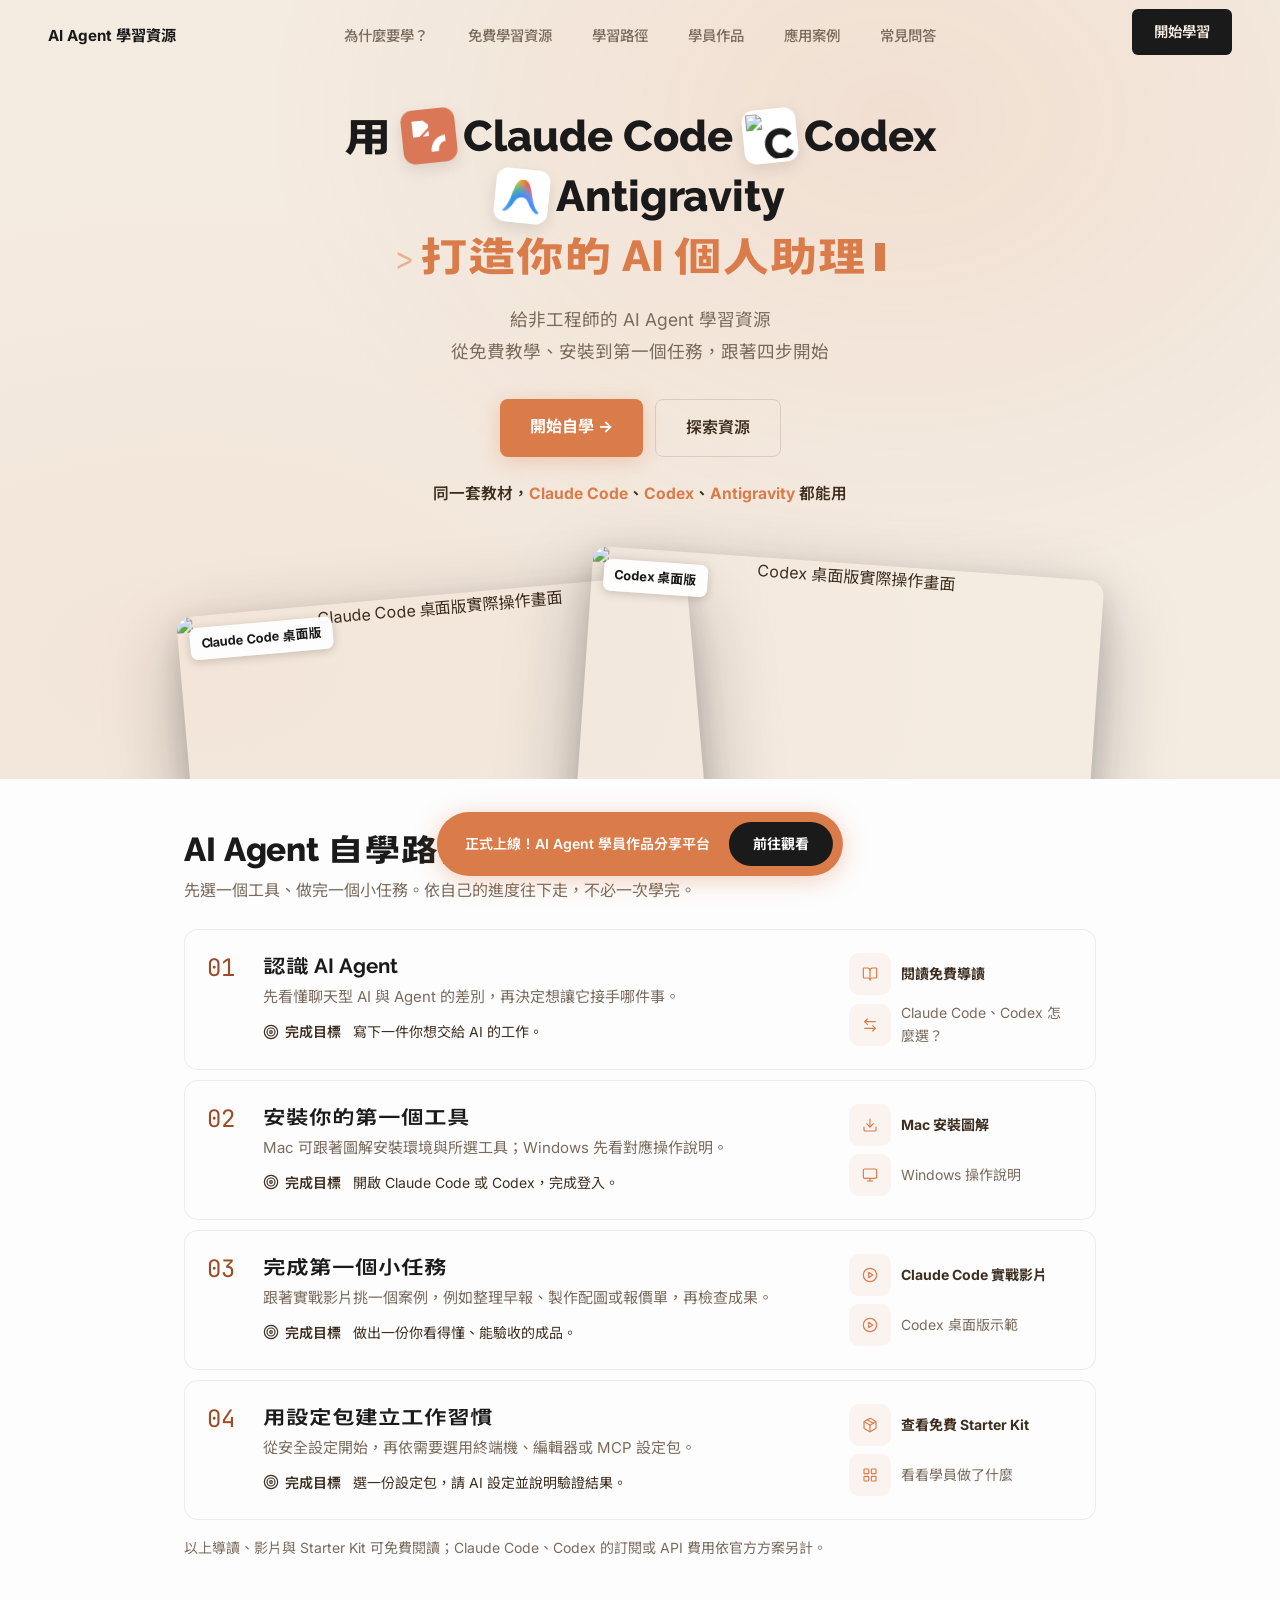
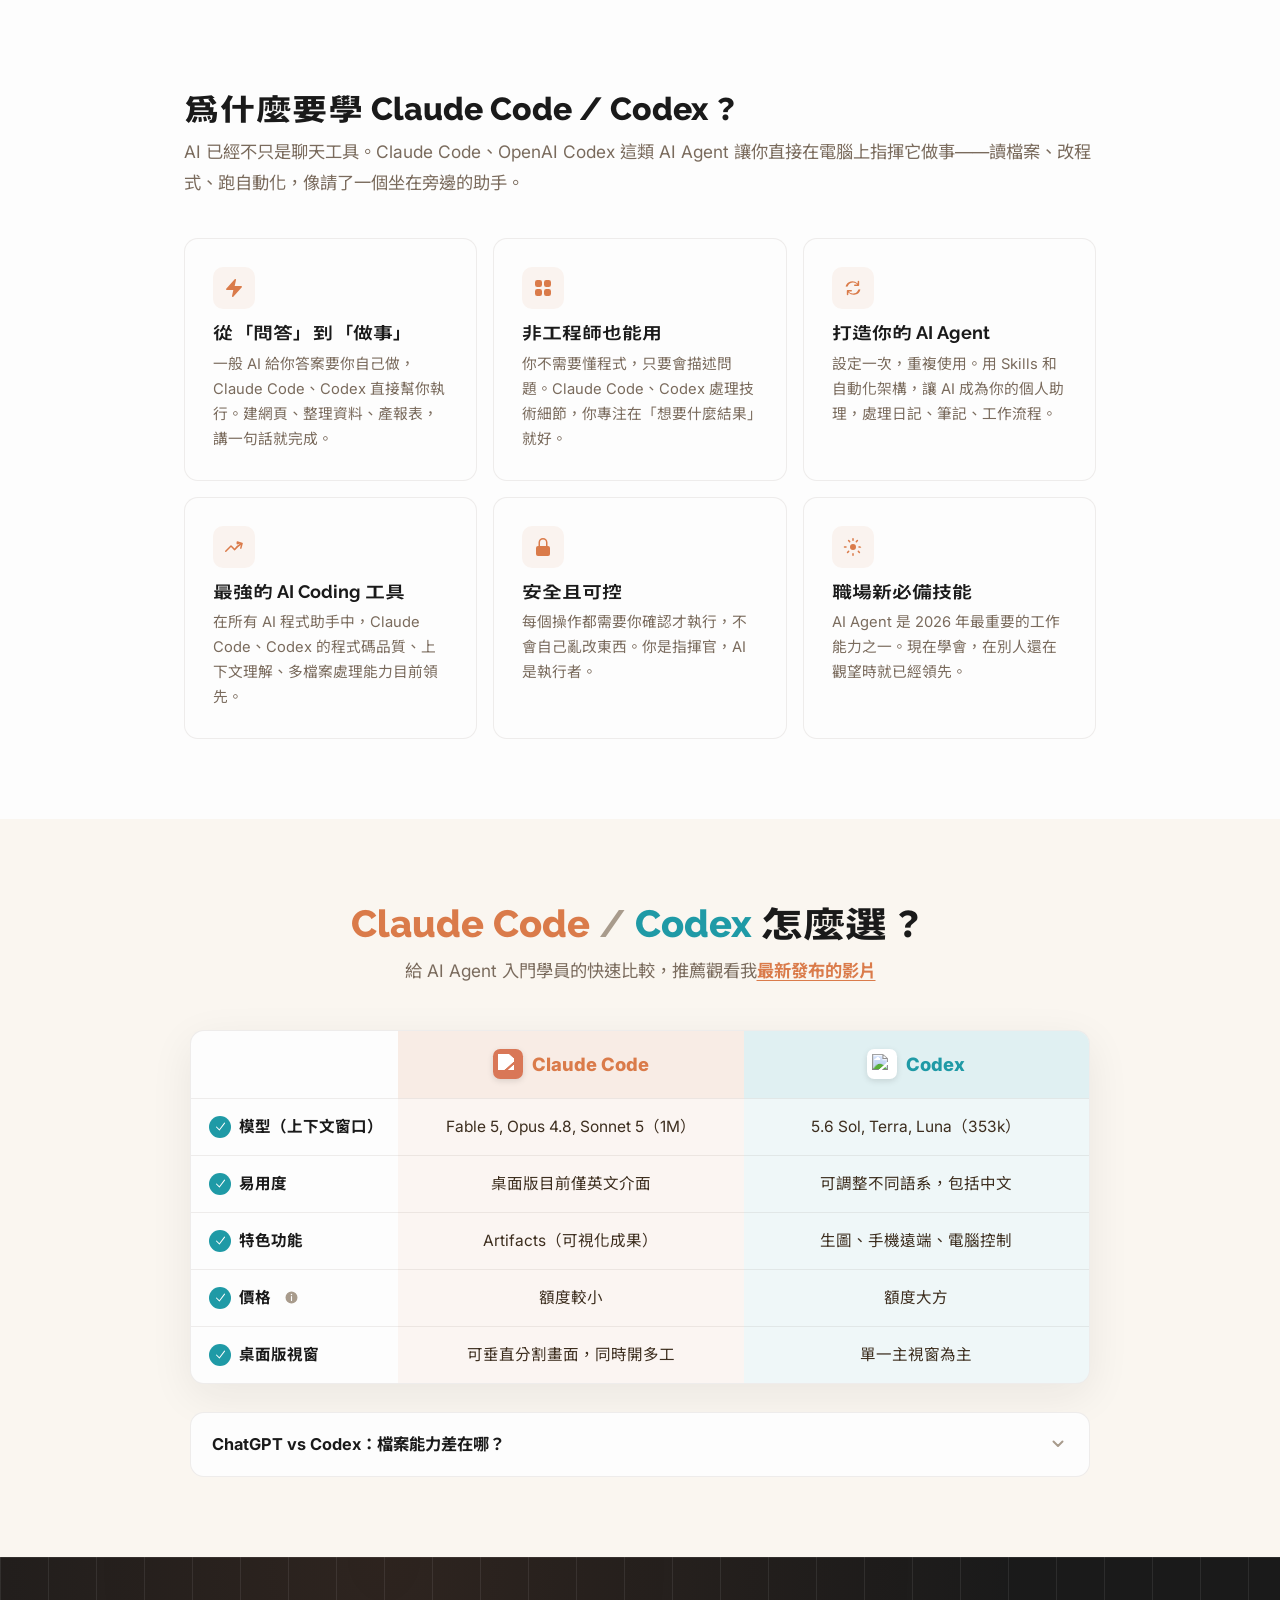
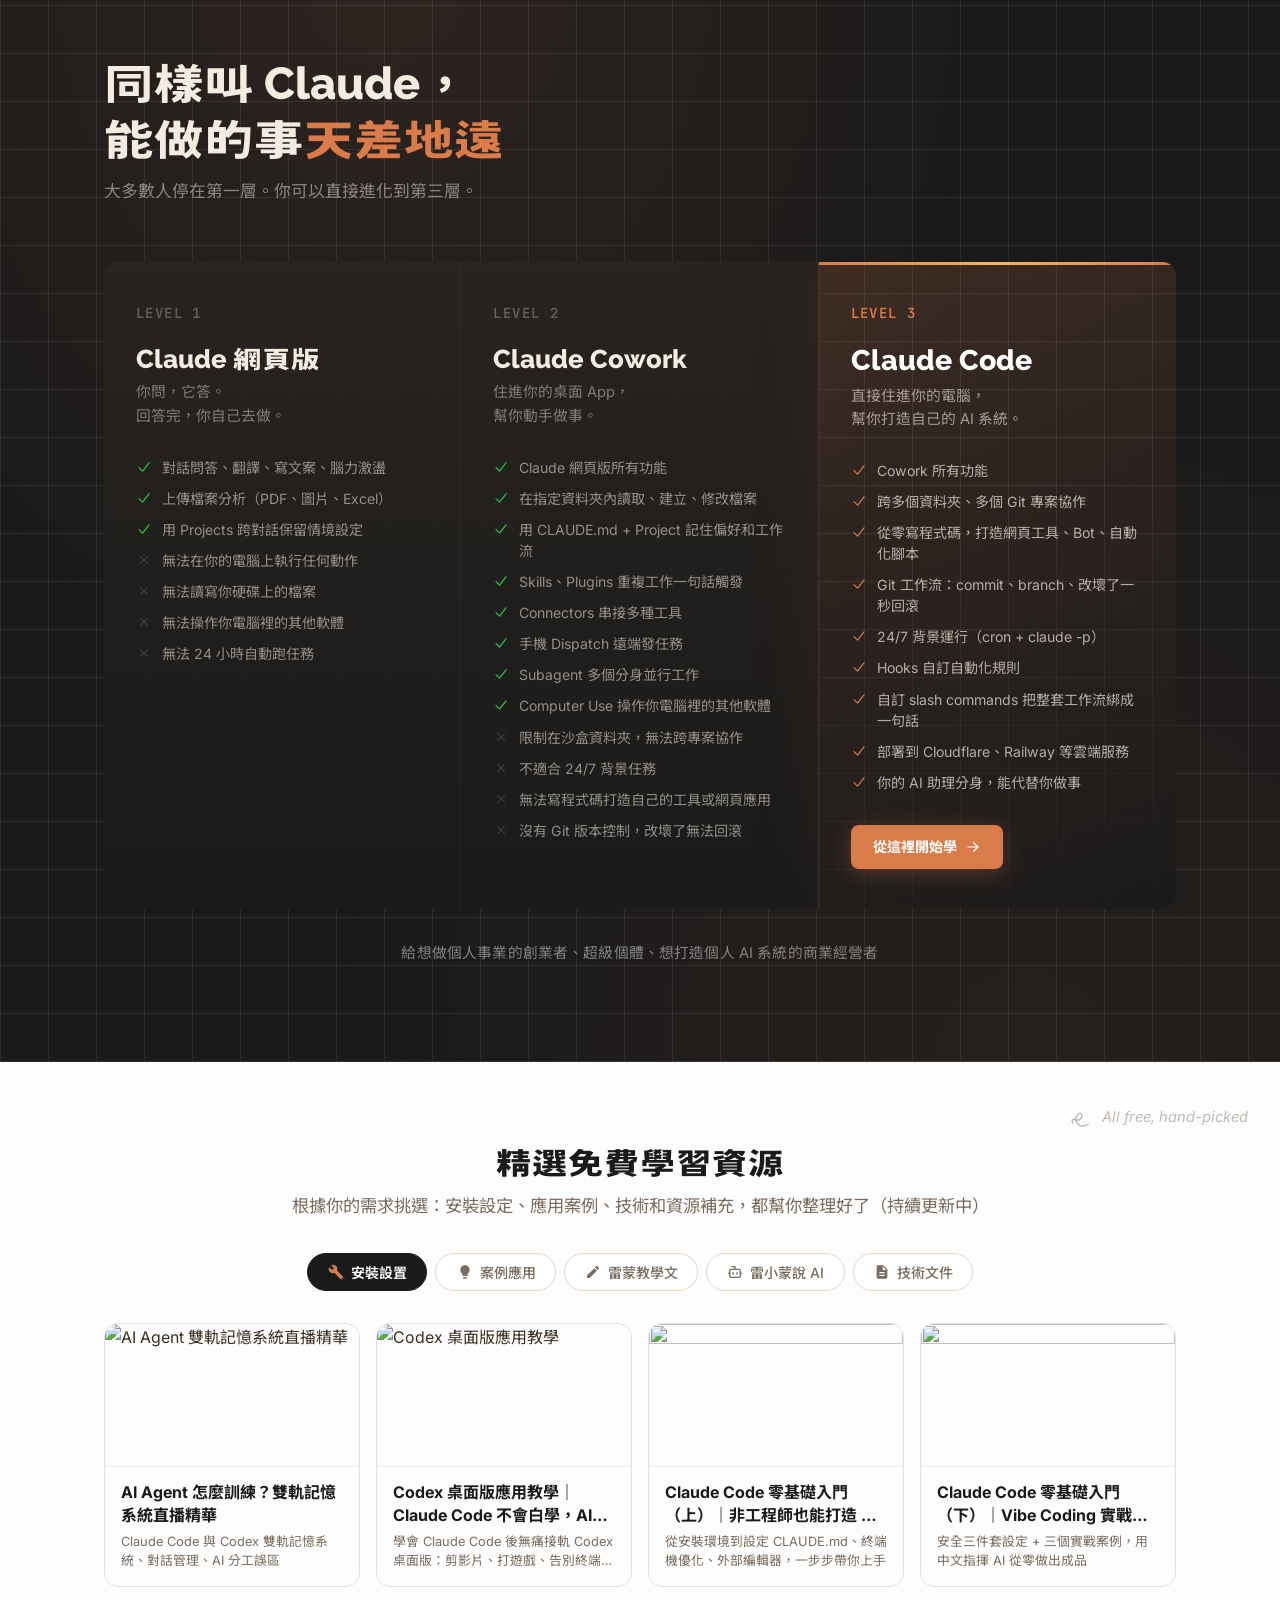
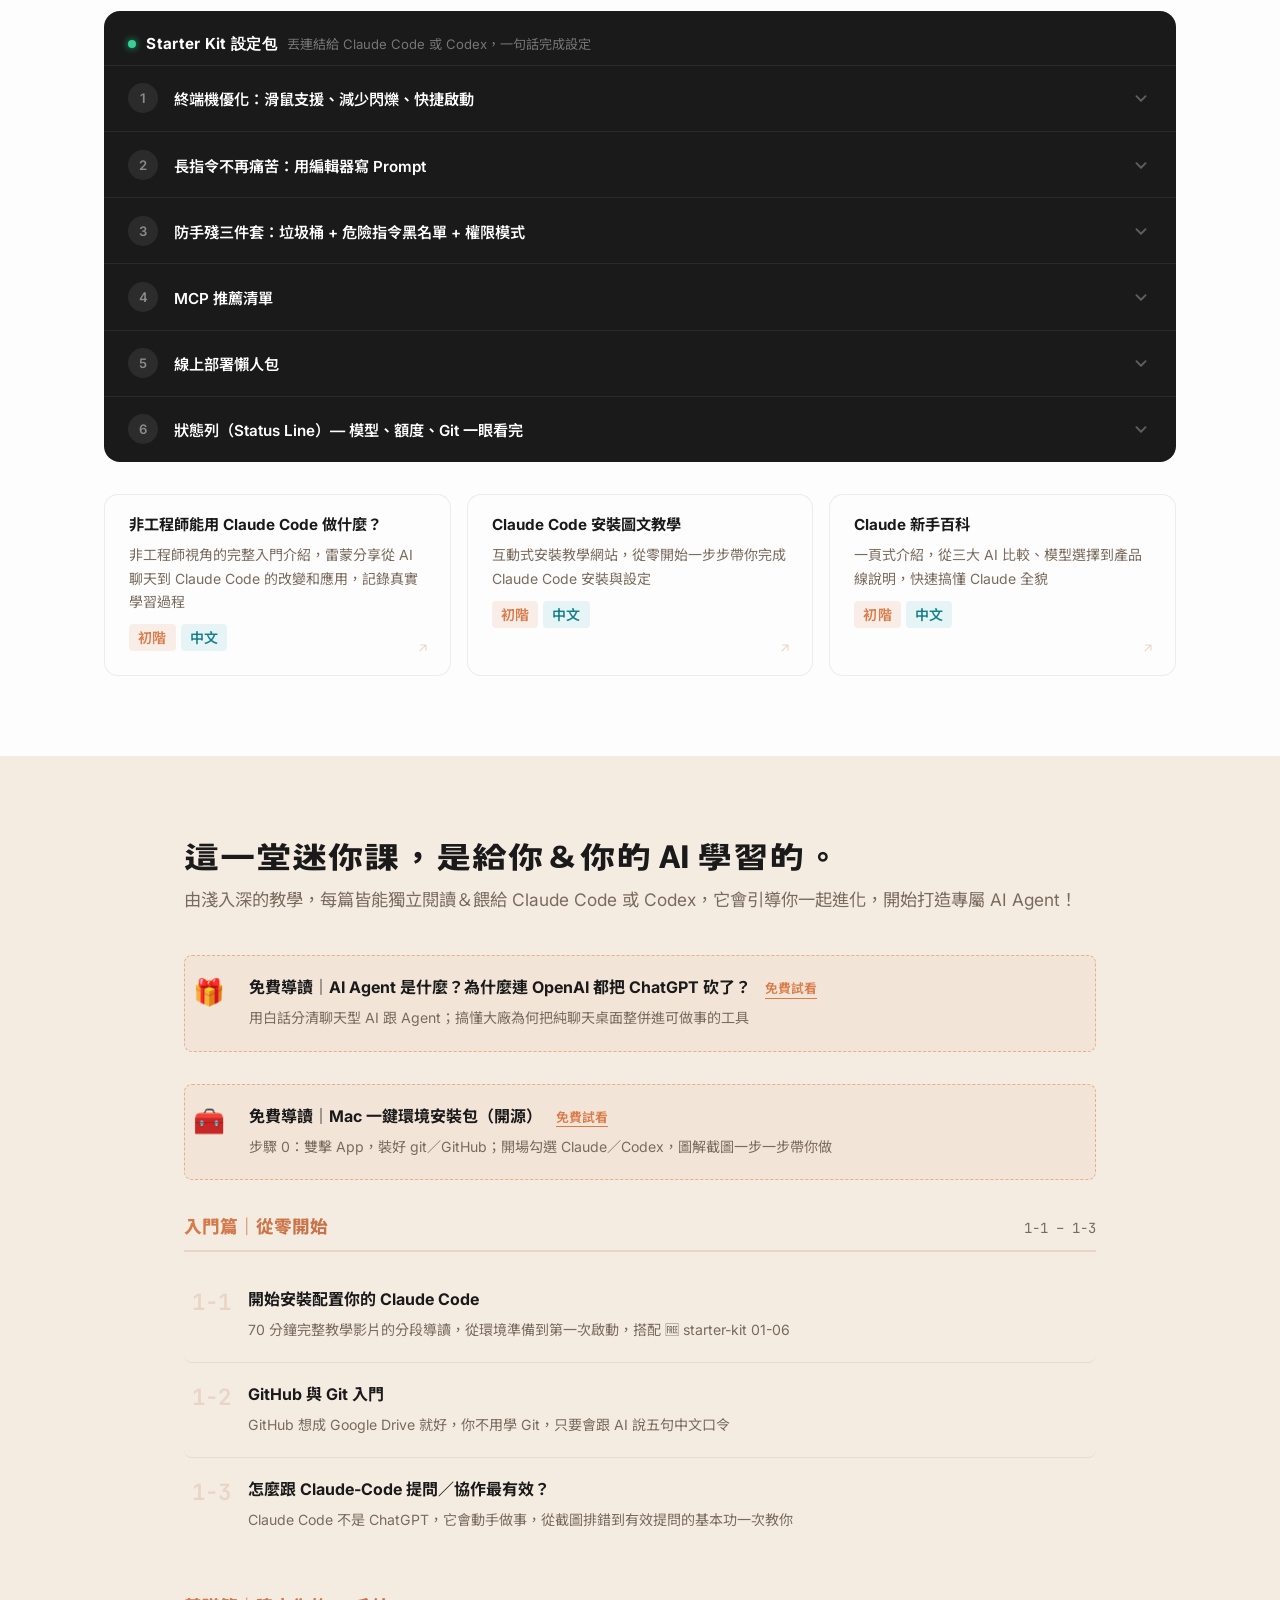
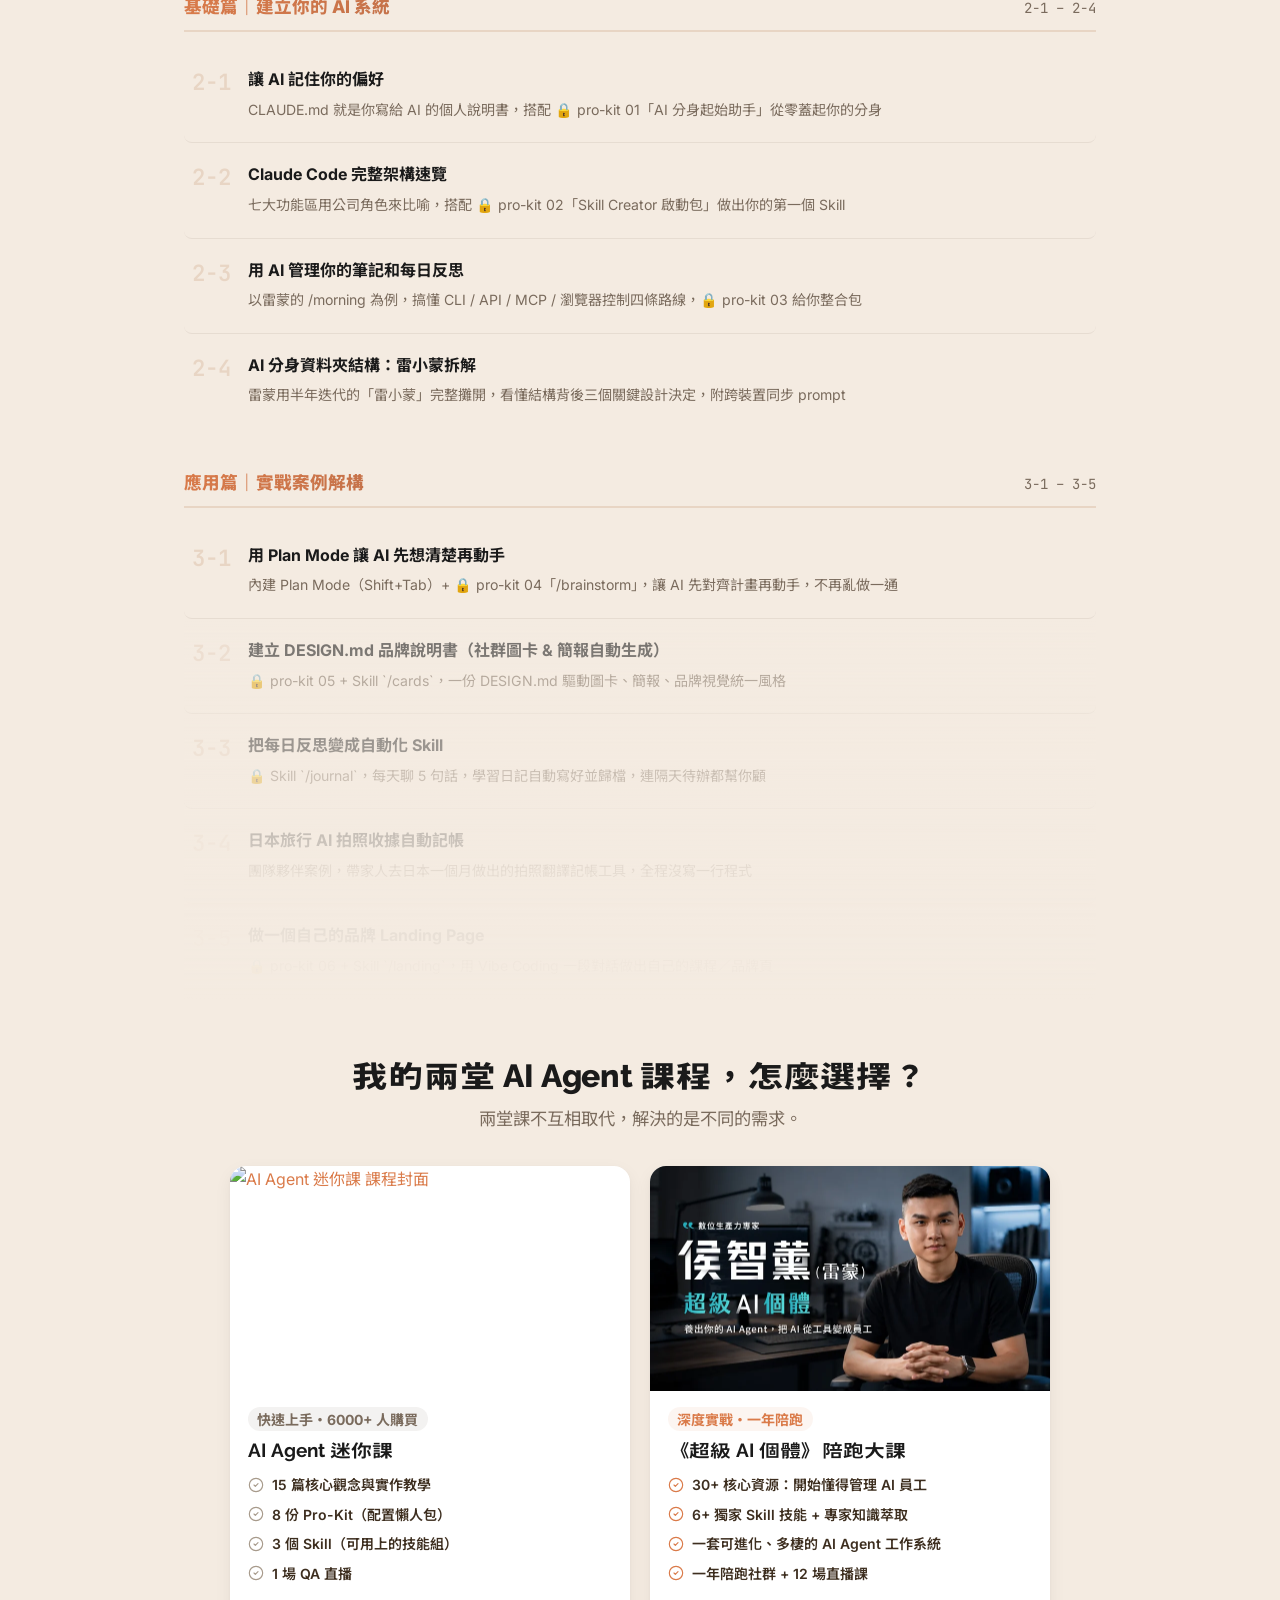
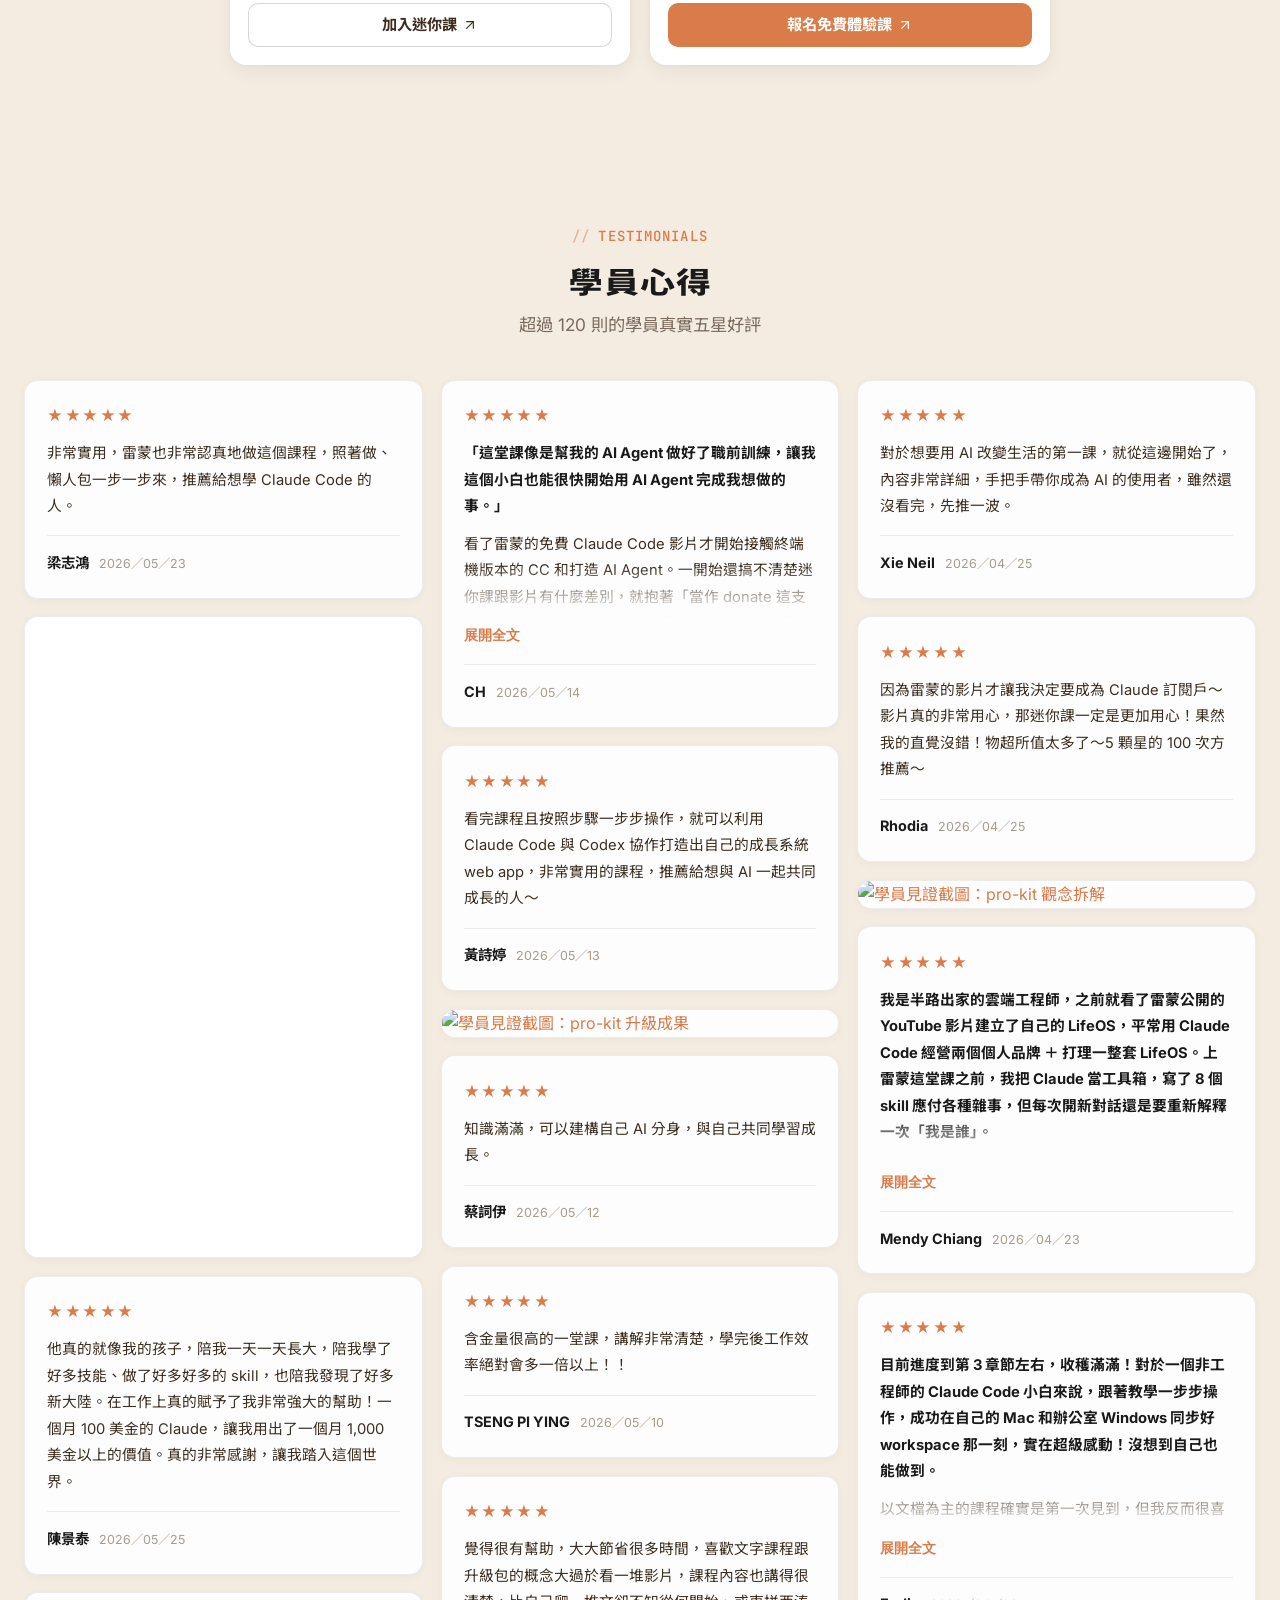
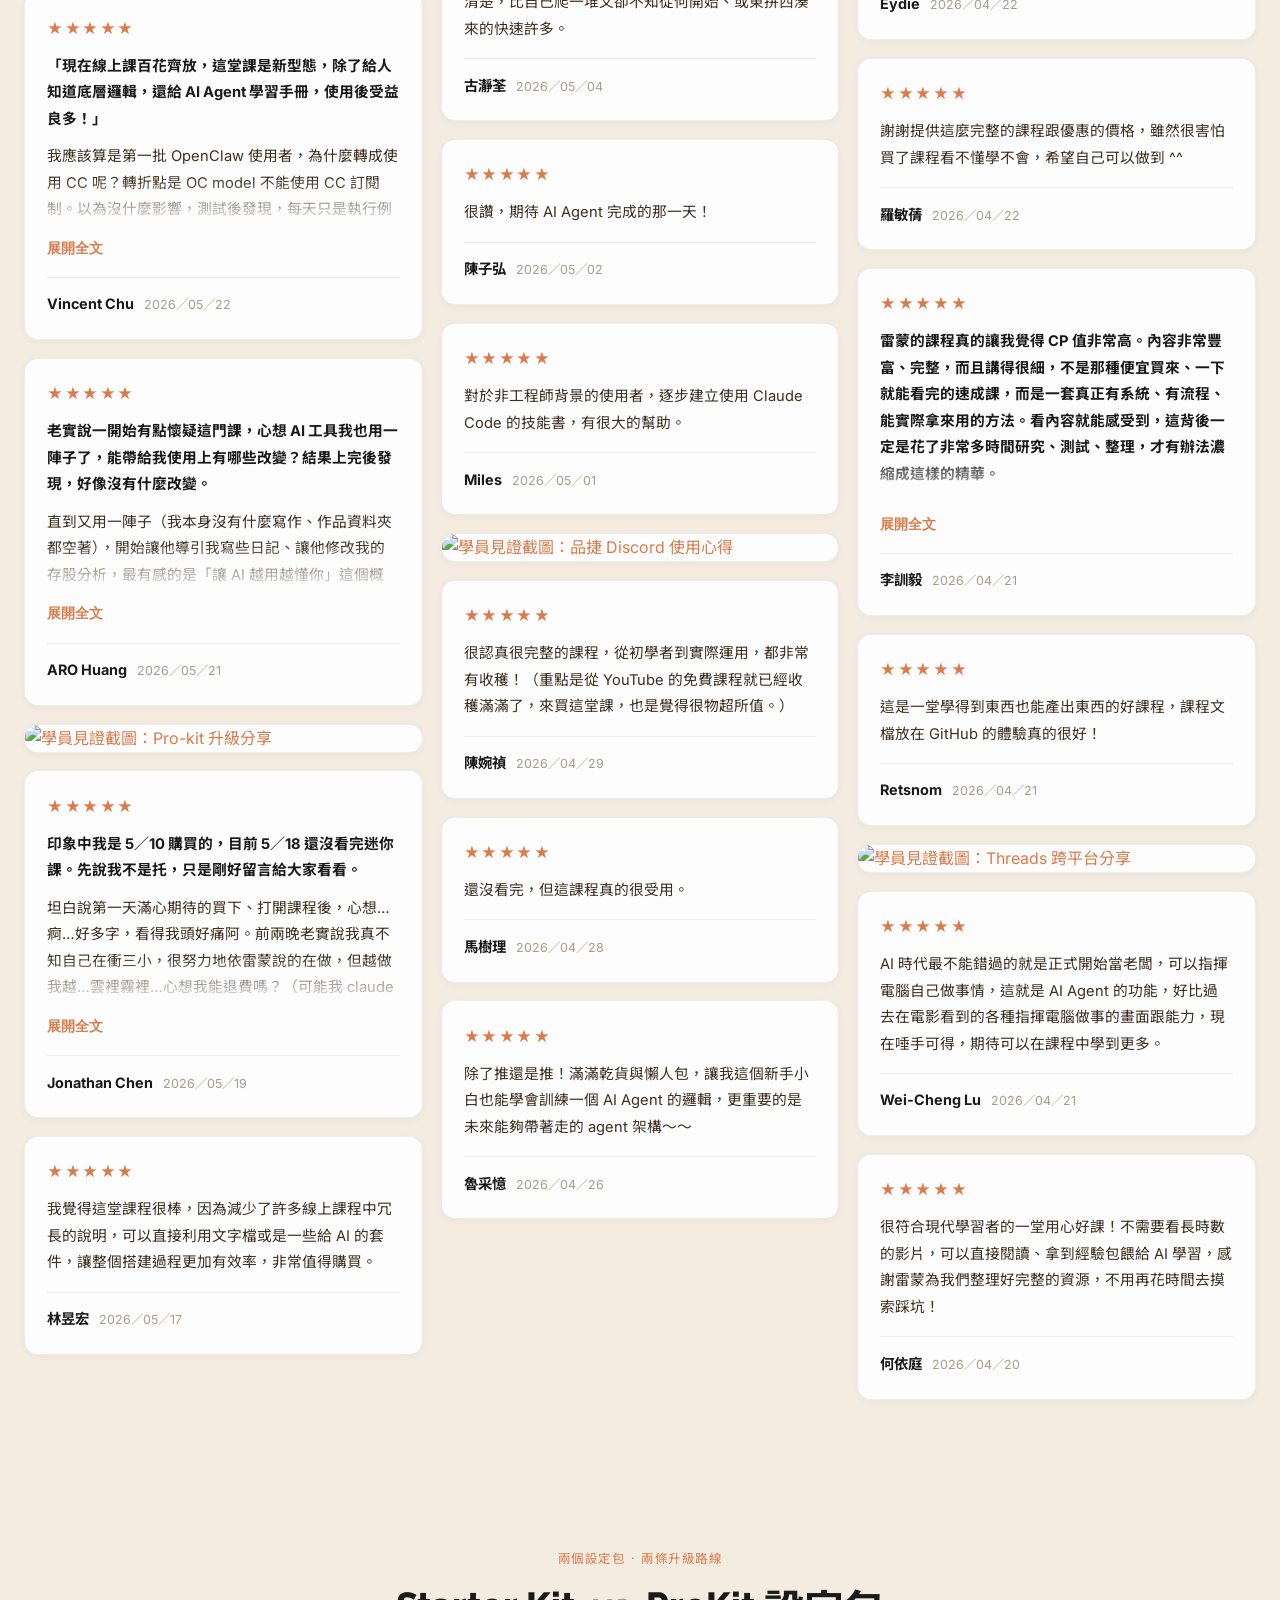
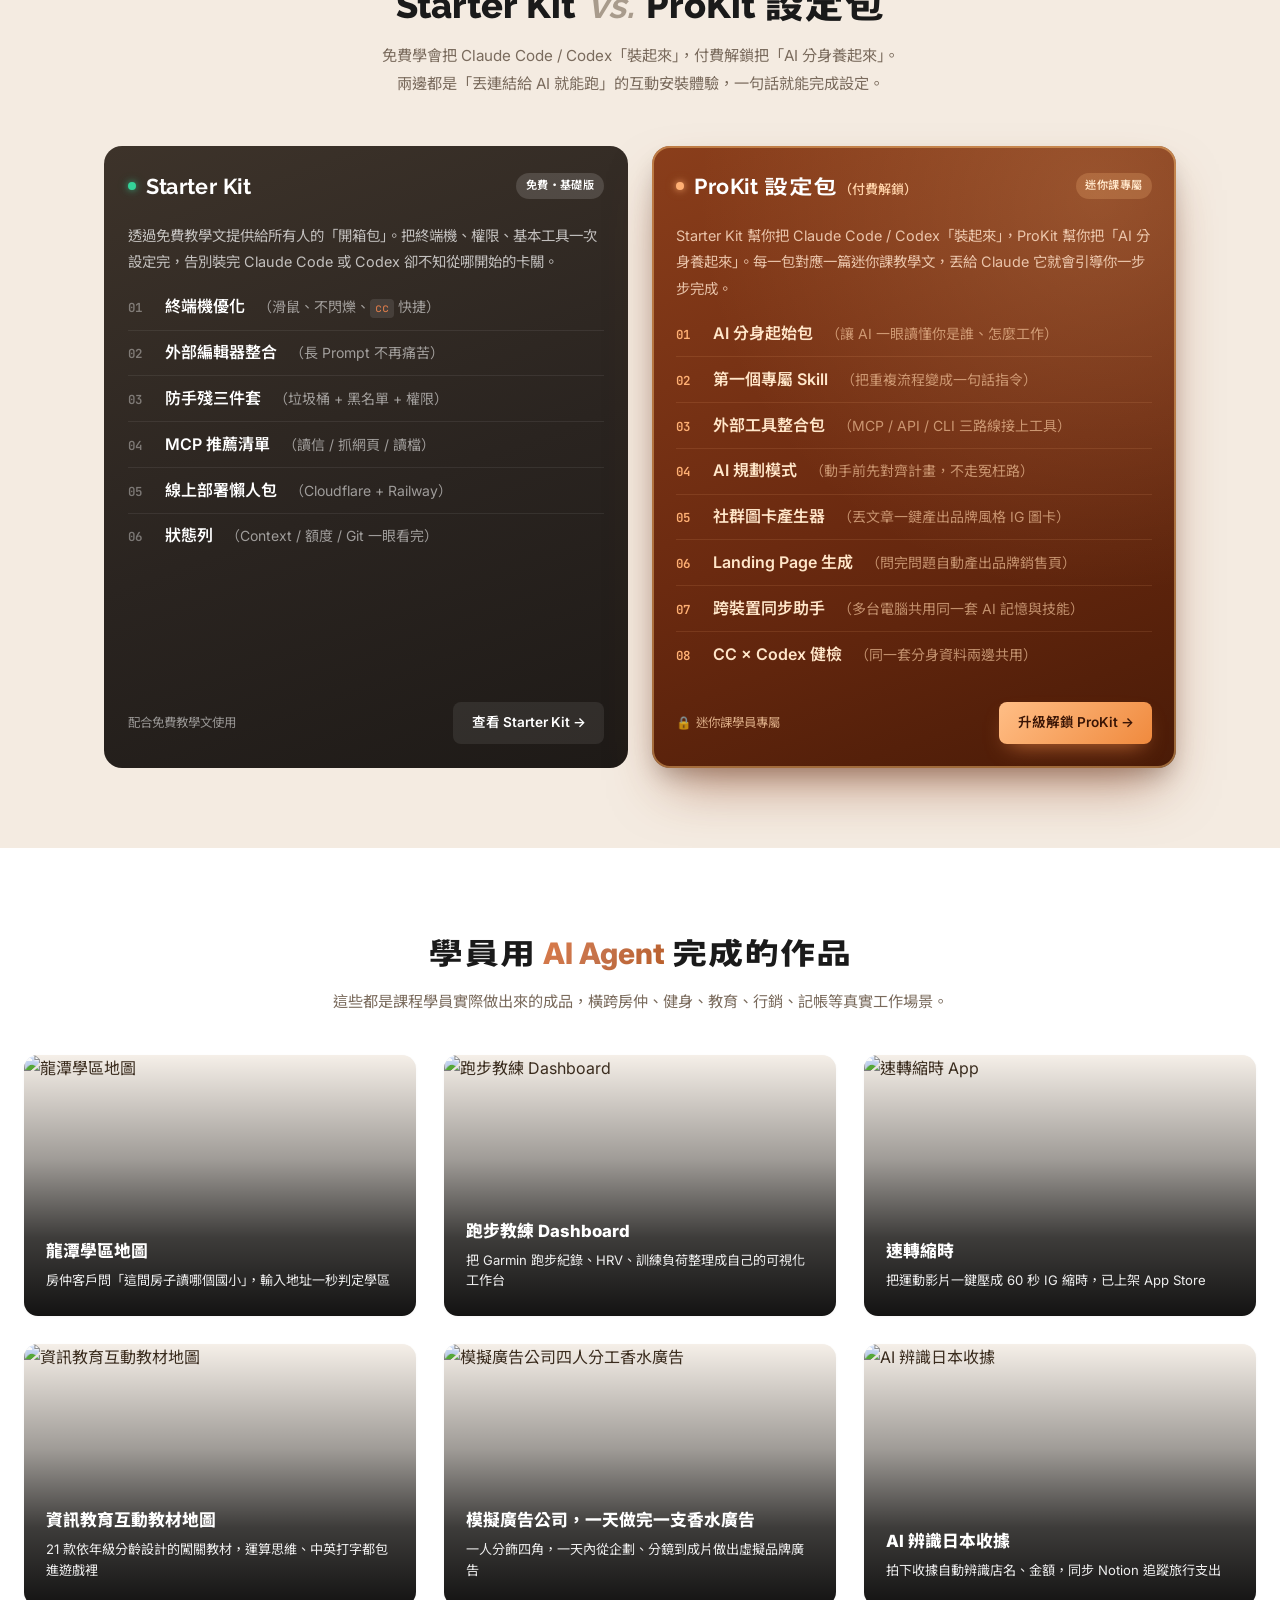
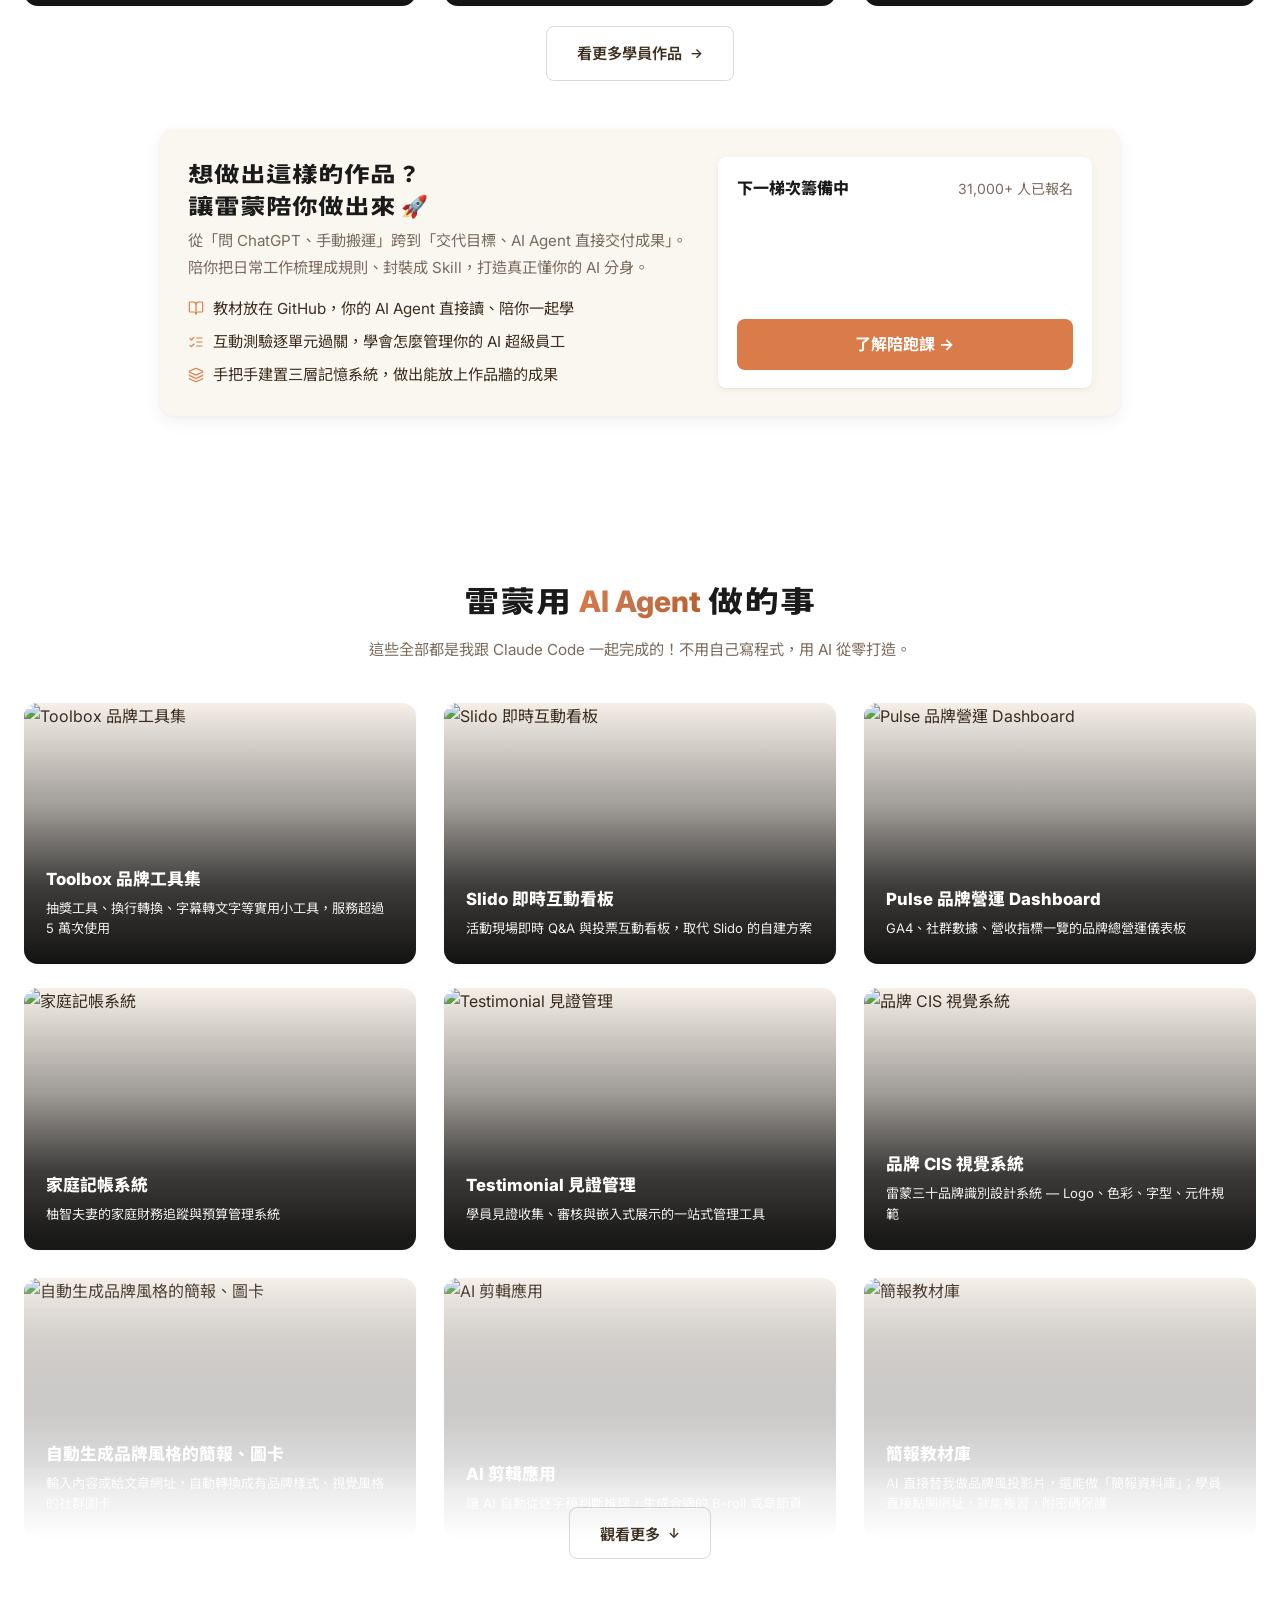
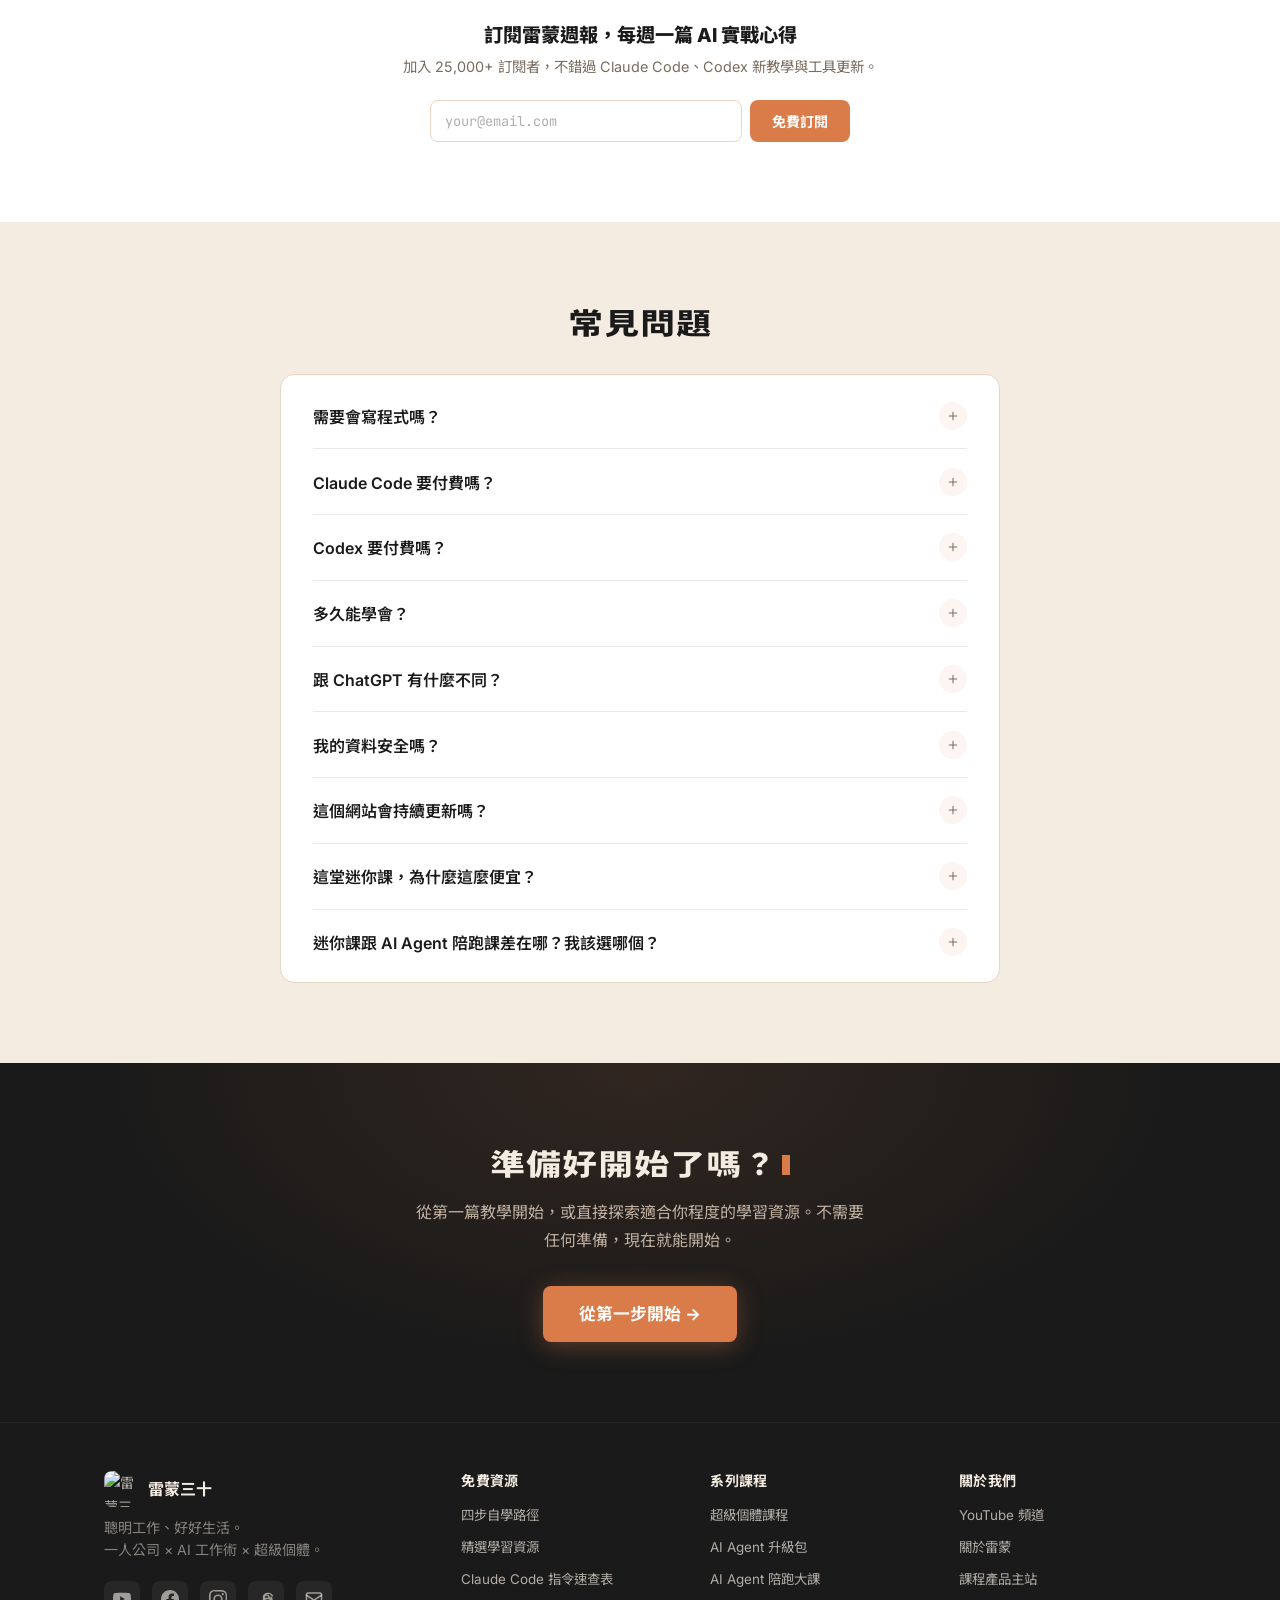
==== commit cd22c692: "chore: 同步體驗課 場次 11/22、11/26／31,000+ 人已報名" ====
--- a/index.html
+++ b/index.html
@@ -11,16 +11,16 @@
   <meta property="og:url" content="https://cc.lifehacker.tw/">
   <meta property="og:title" content="AI Agent 學習資源｜Claude Code、Codex 教學與設定包，非工程師也能上手">
   <meta property="og:description" content="給非工程師的四步自學路徑：認識 AI Agent、安裝工具、完成第一個任務，再用設定包建立自己的工作方式。免費繁體中文導讀與影片，由雷蒙三十整理。">
-  <meta property="og:image" content="https://cc.lifehacker.tw/images/og-image.jpg">
-  <meta property="og:image:width" content="1200">
-  <meta property="og:image:height" content="630">
+  <meta property="og:image" content="https://cc.lifehacker.tw/images/og-image.jpg?v=2">
+  <meta property="og:image:width" content="1890">
+  <meta property="og:image:height" content="1060">
   <meta property="og:locale" content="zh_TW">
   <meta property="og:site_name" content="AI Agent 學習資源｜雷蒙三十">
   <!-- Twitter Card -->
   <meta name="twitter:card" content="summary_large_image">
   <meta name="twitter:title" content="AI Agent 學習資源｜Claude Code、Codex 教學與設定包，非工程師也能上手">
   <meta name="twitter:description" content="給非工程師的四步自學路徑：認識 AI Agent、安裝工具、完成第一個任務，再用設定包建立自己的工作方式。免費繁體中文導讀與影片，由雷蒙三十整理。">
-  <meta name="twitter:image" content="https://cc.lifehacker.tw/images/og-image.jpg">
+  <meta name="twitter:image" content="https://cc.lifehacker.tw/images/og-image.jpg?v=2">
   <meta name="twitter:site" content="@Raymond_Hou_">
   <!-- SEO -->
   <meta name="author" content="雷蒙三十 Raymond">
@@ -2146,7 +2146,7 @@
         <div class="bootcamp-side">
           <div class="bootcamp-side-head">
             <span class="bootcamp-side-label">免費線上體驗課</span>
-            <span class="bootcamp-side-count">30,000+ 人已報名</span>
+            <span class="bootcamp-side-count">31,000+ 人已報名</span>
           </div>
           <ul class="bootcamp-sessions">
             <!-- trial-sessions:start（每天由 .github/workflows/sync-trial-sessions.yml 從 shifu.tw 自動同步，手改會被覆蓋） -->
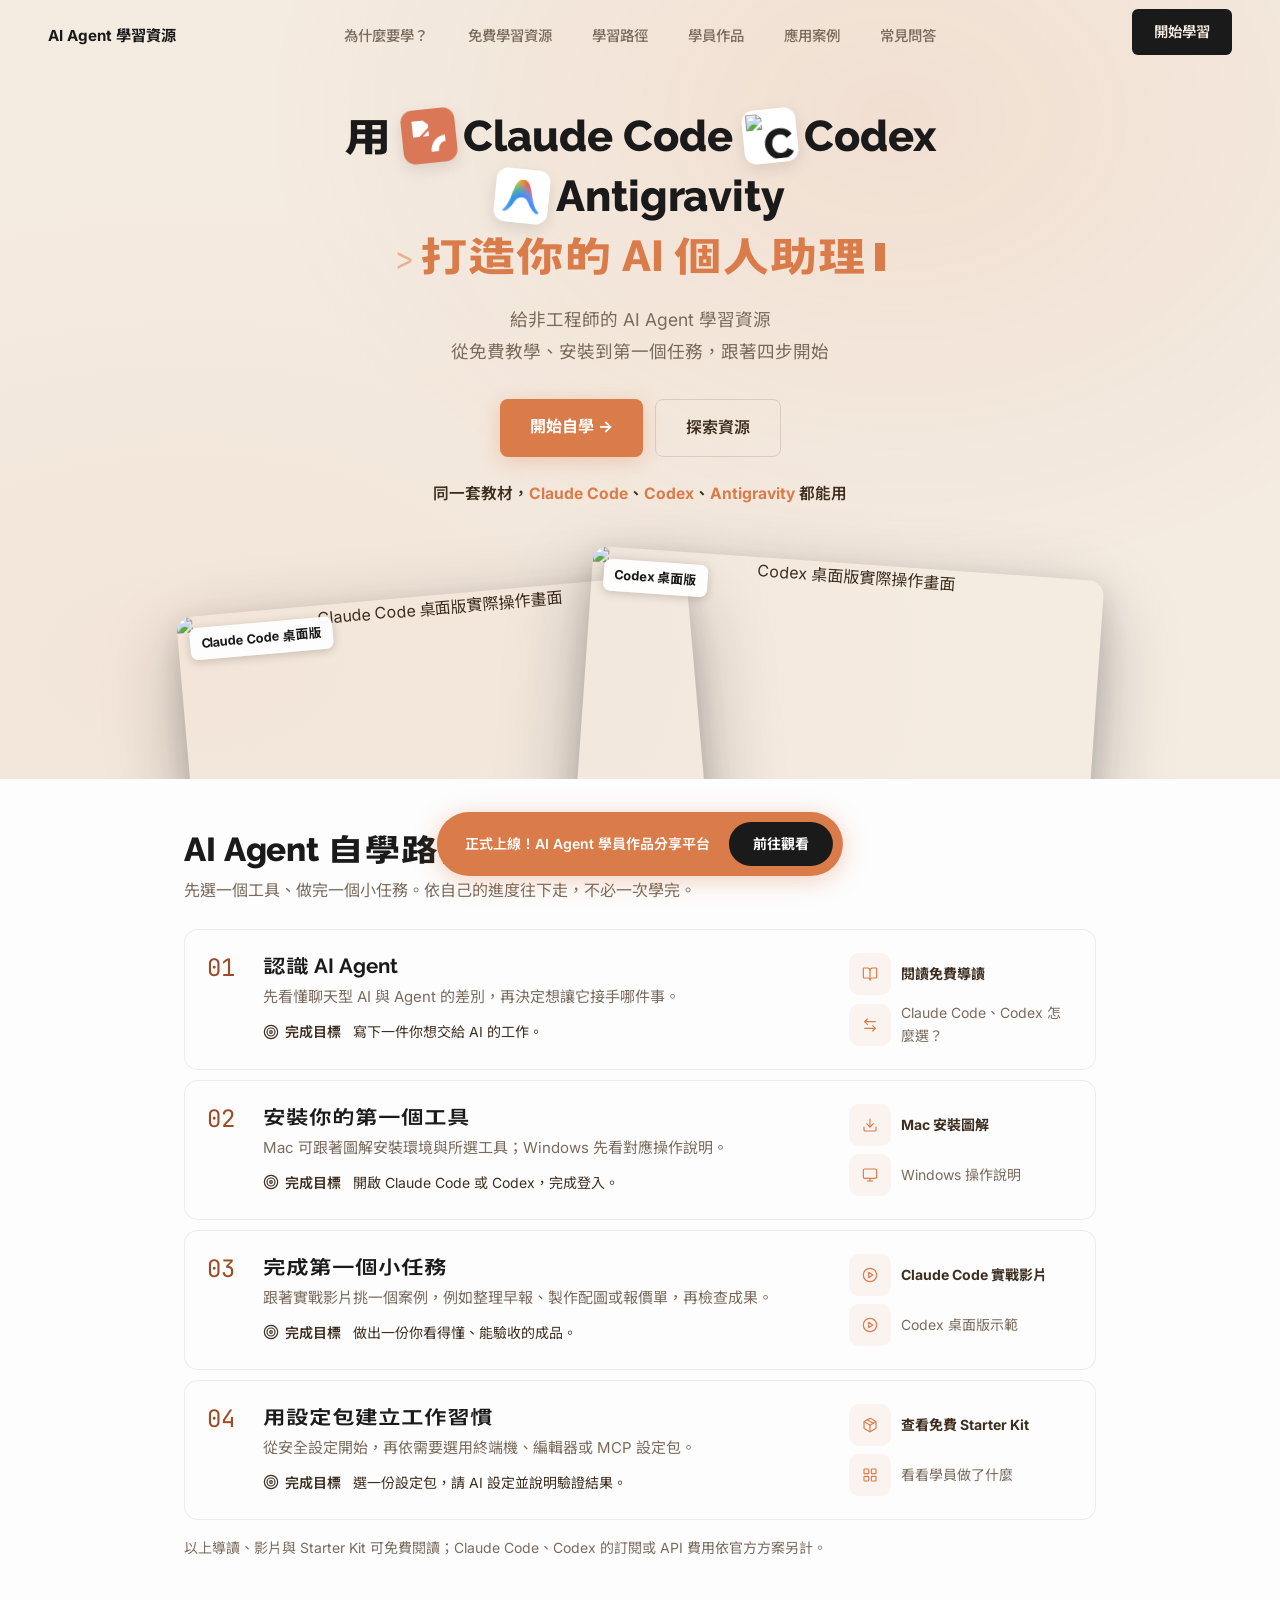
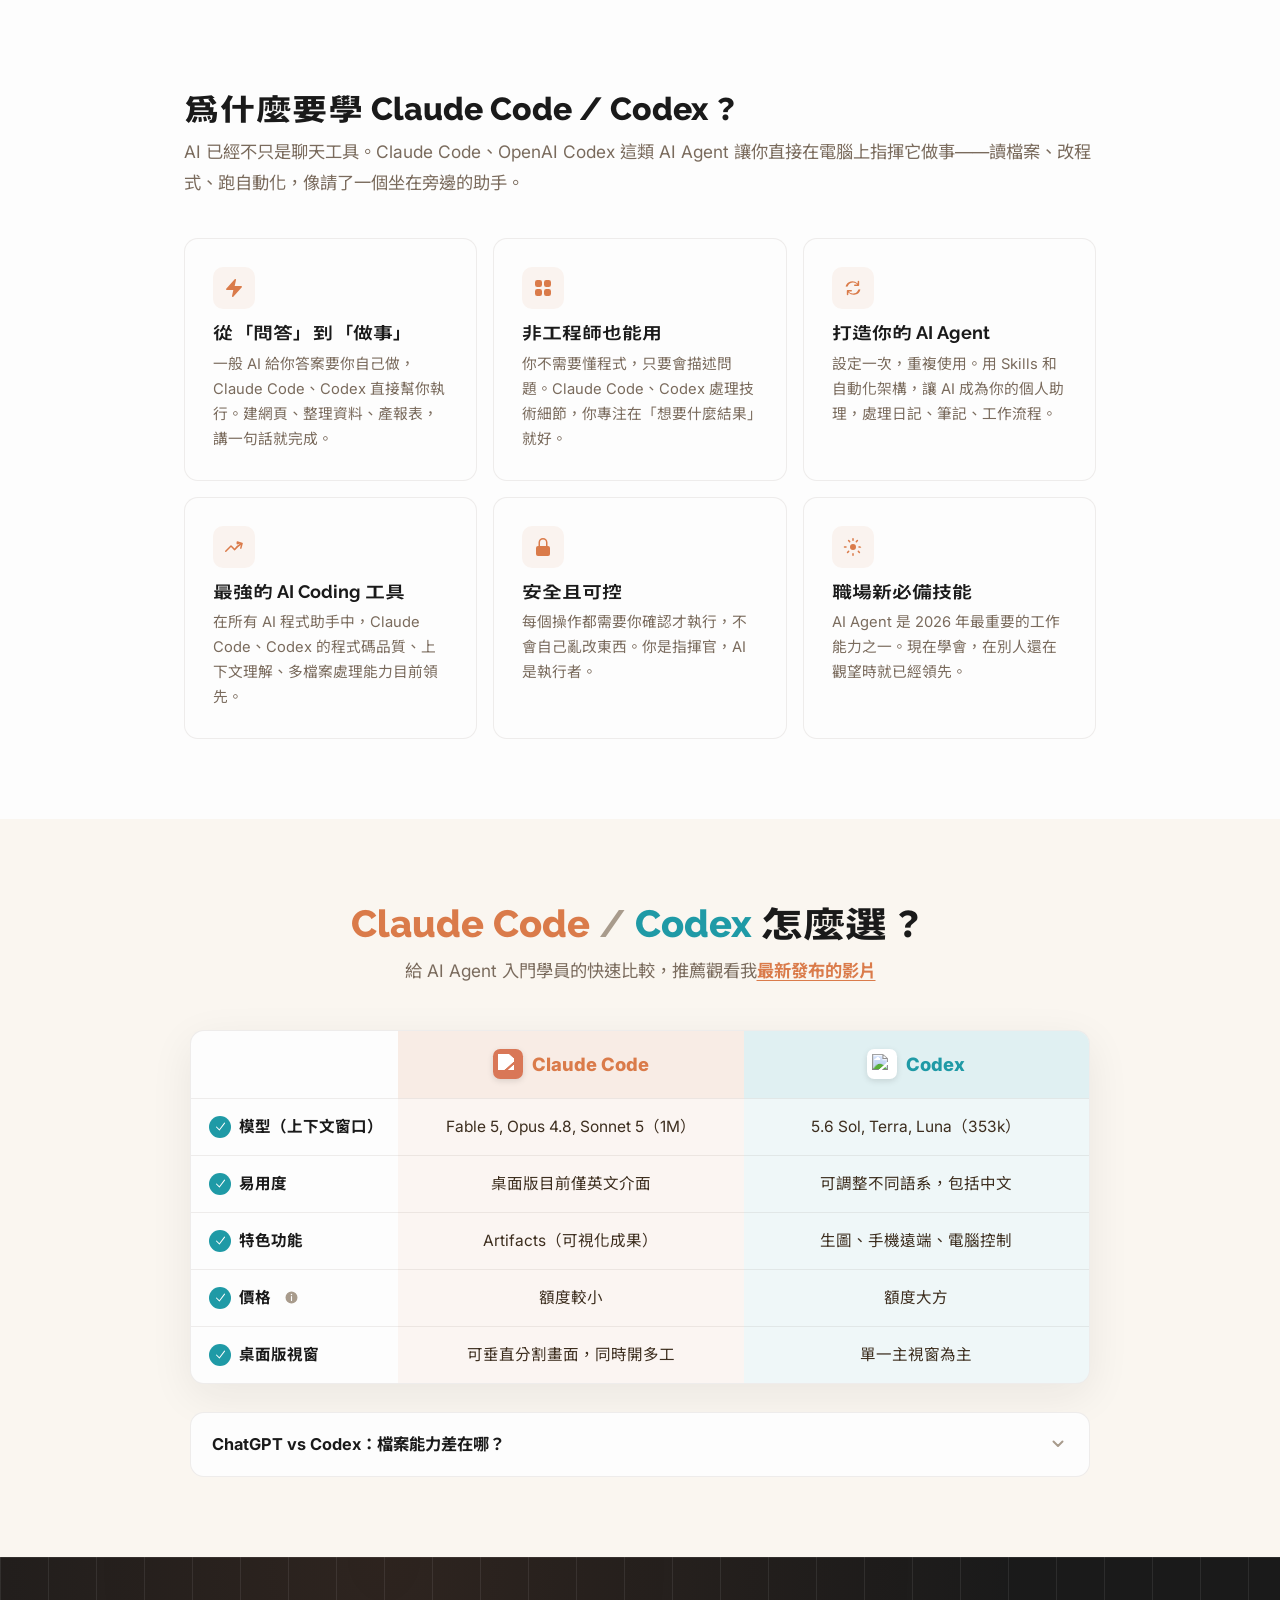
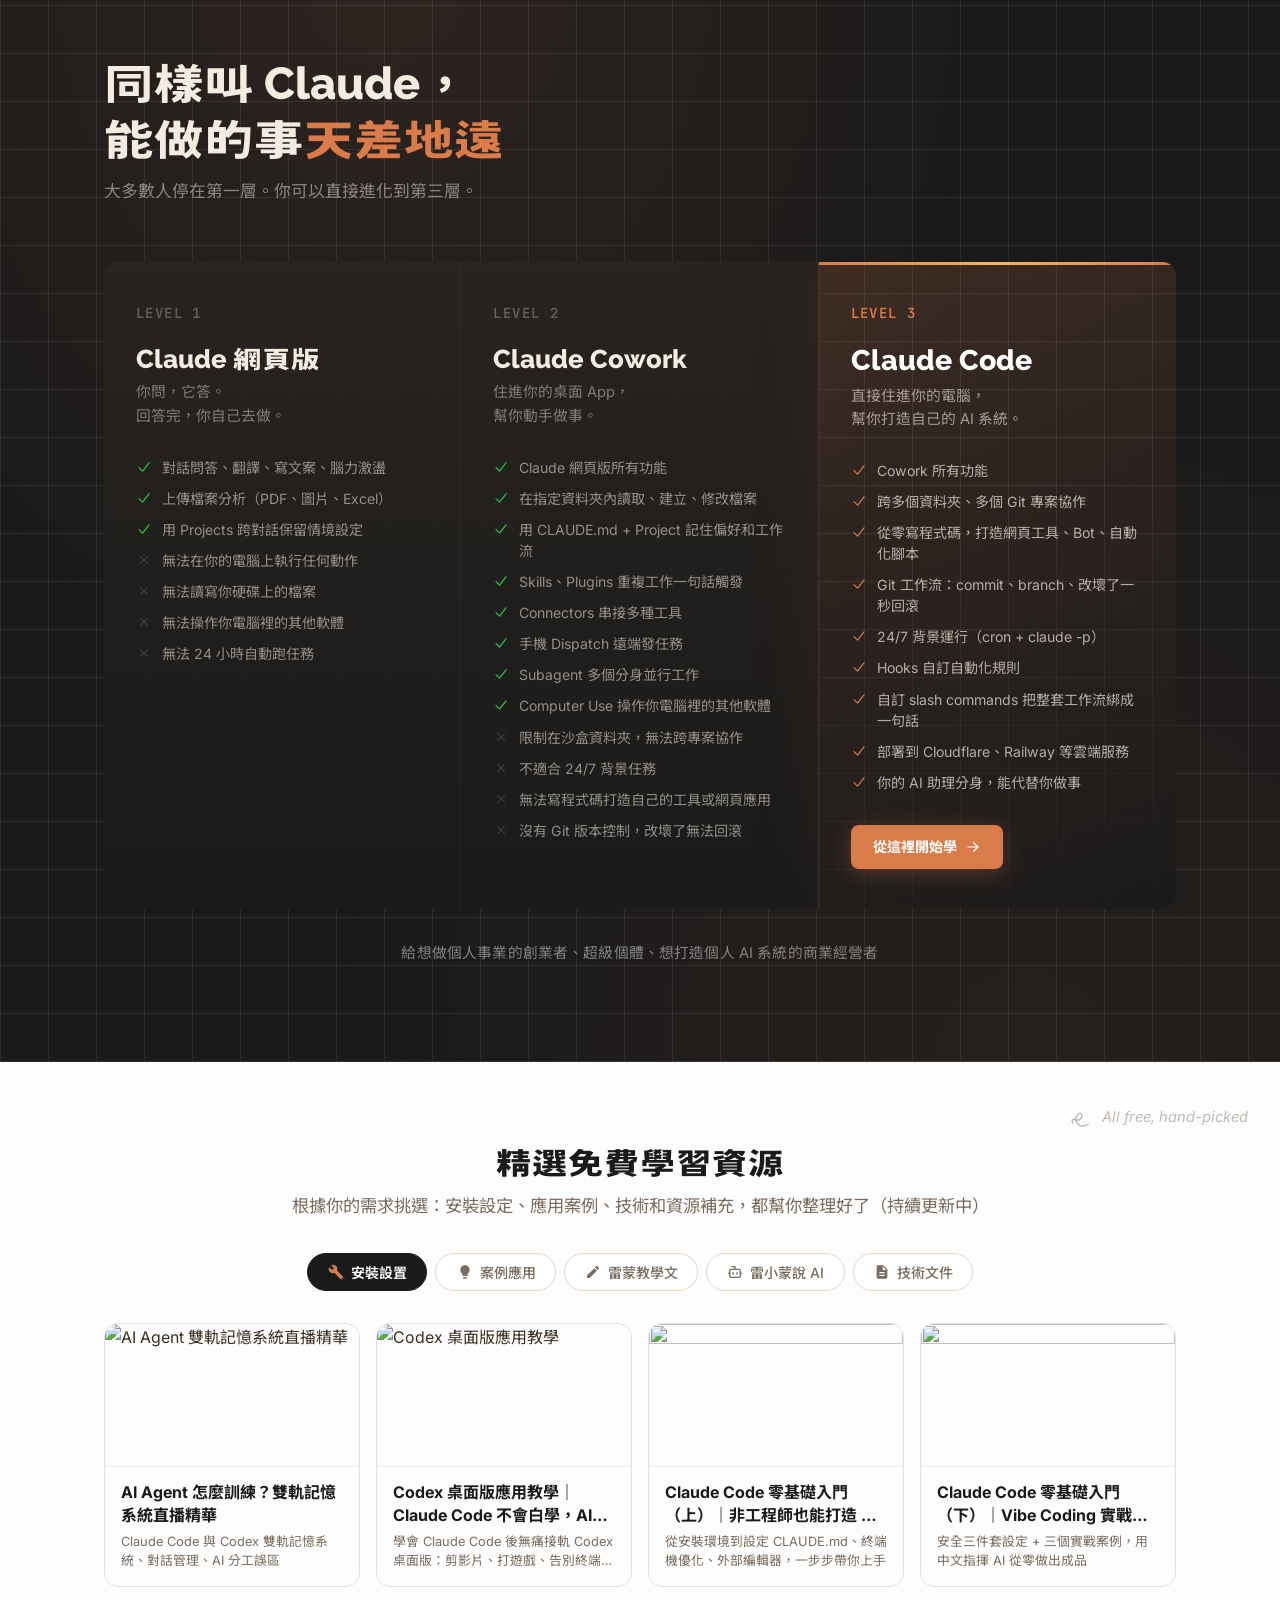
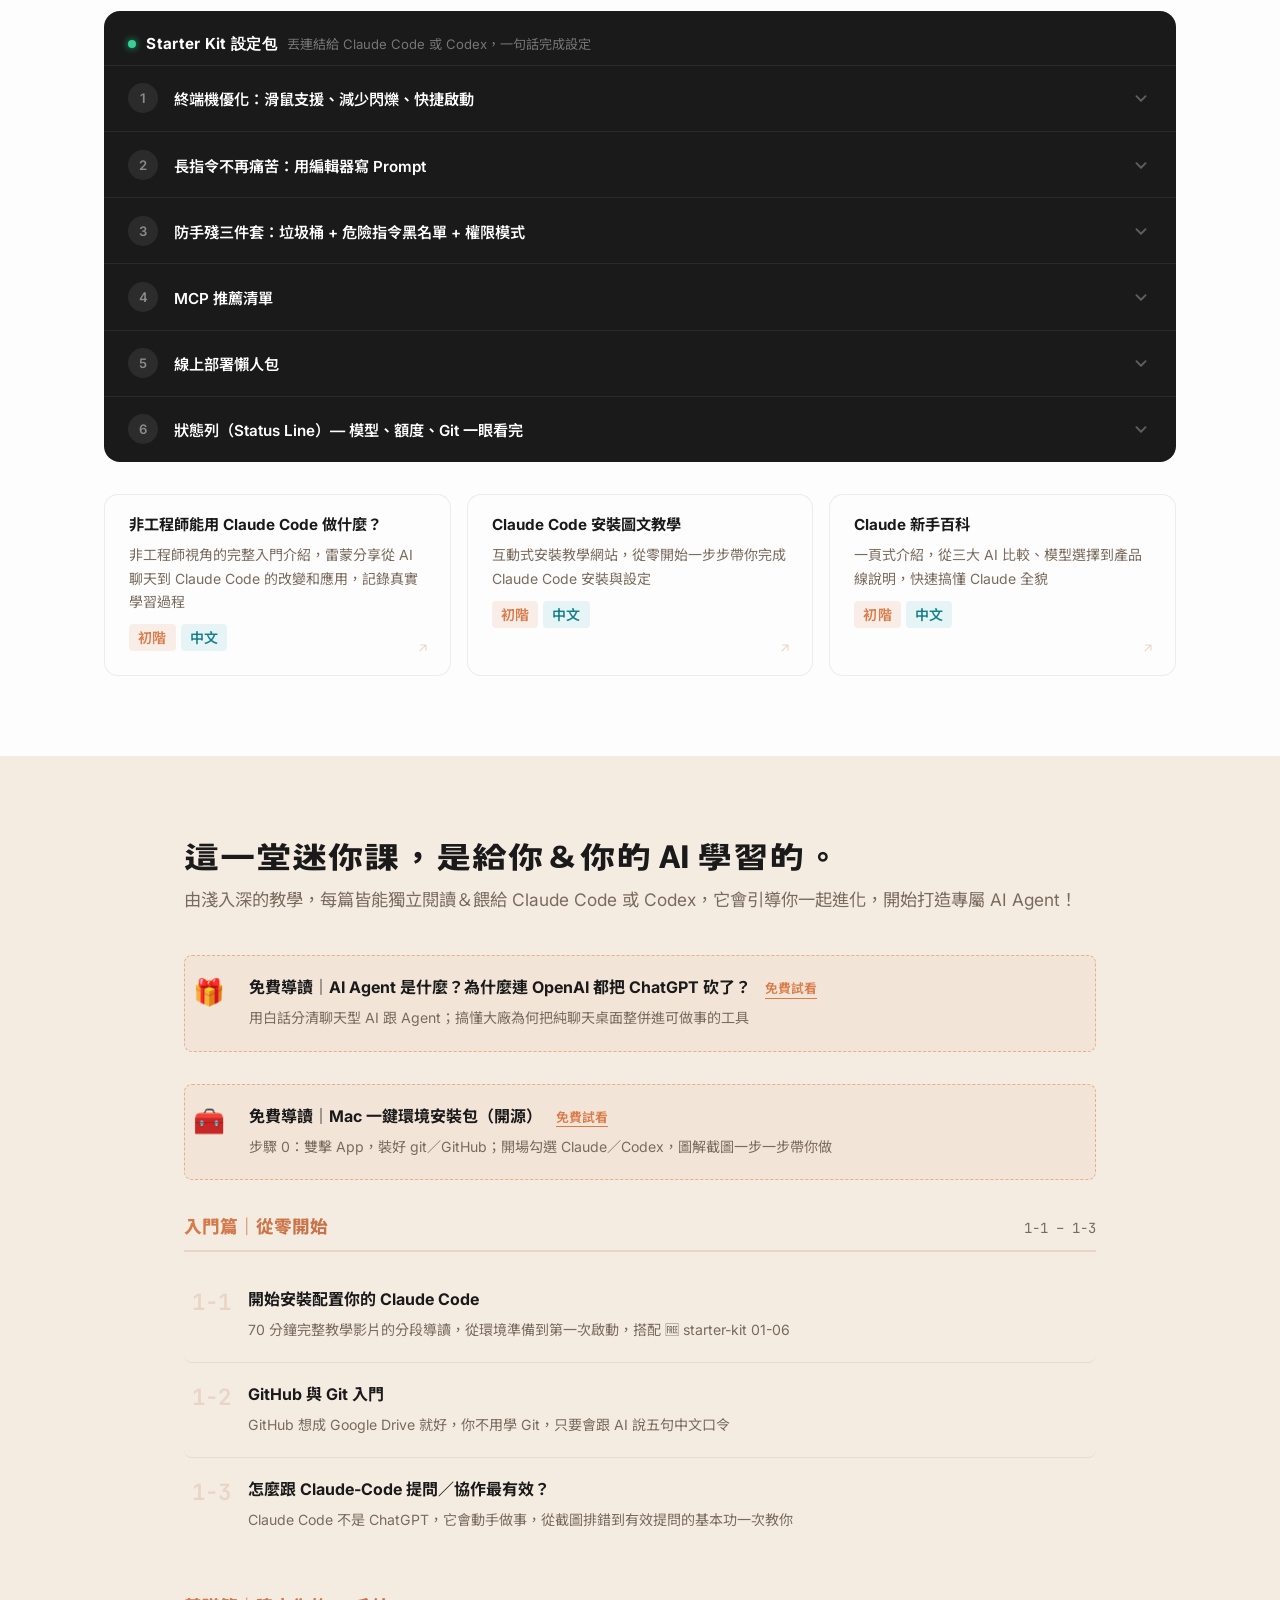
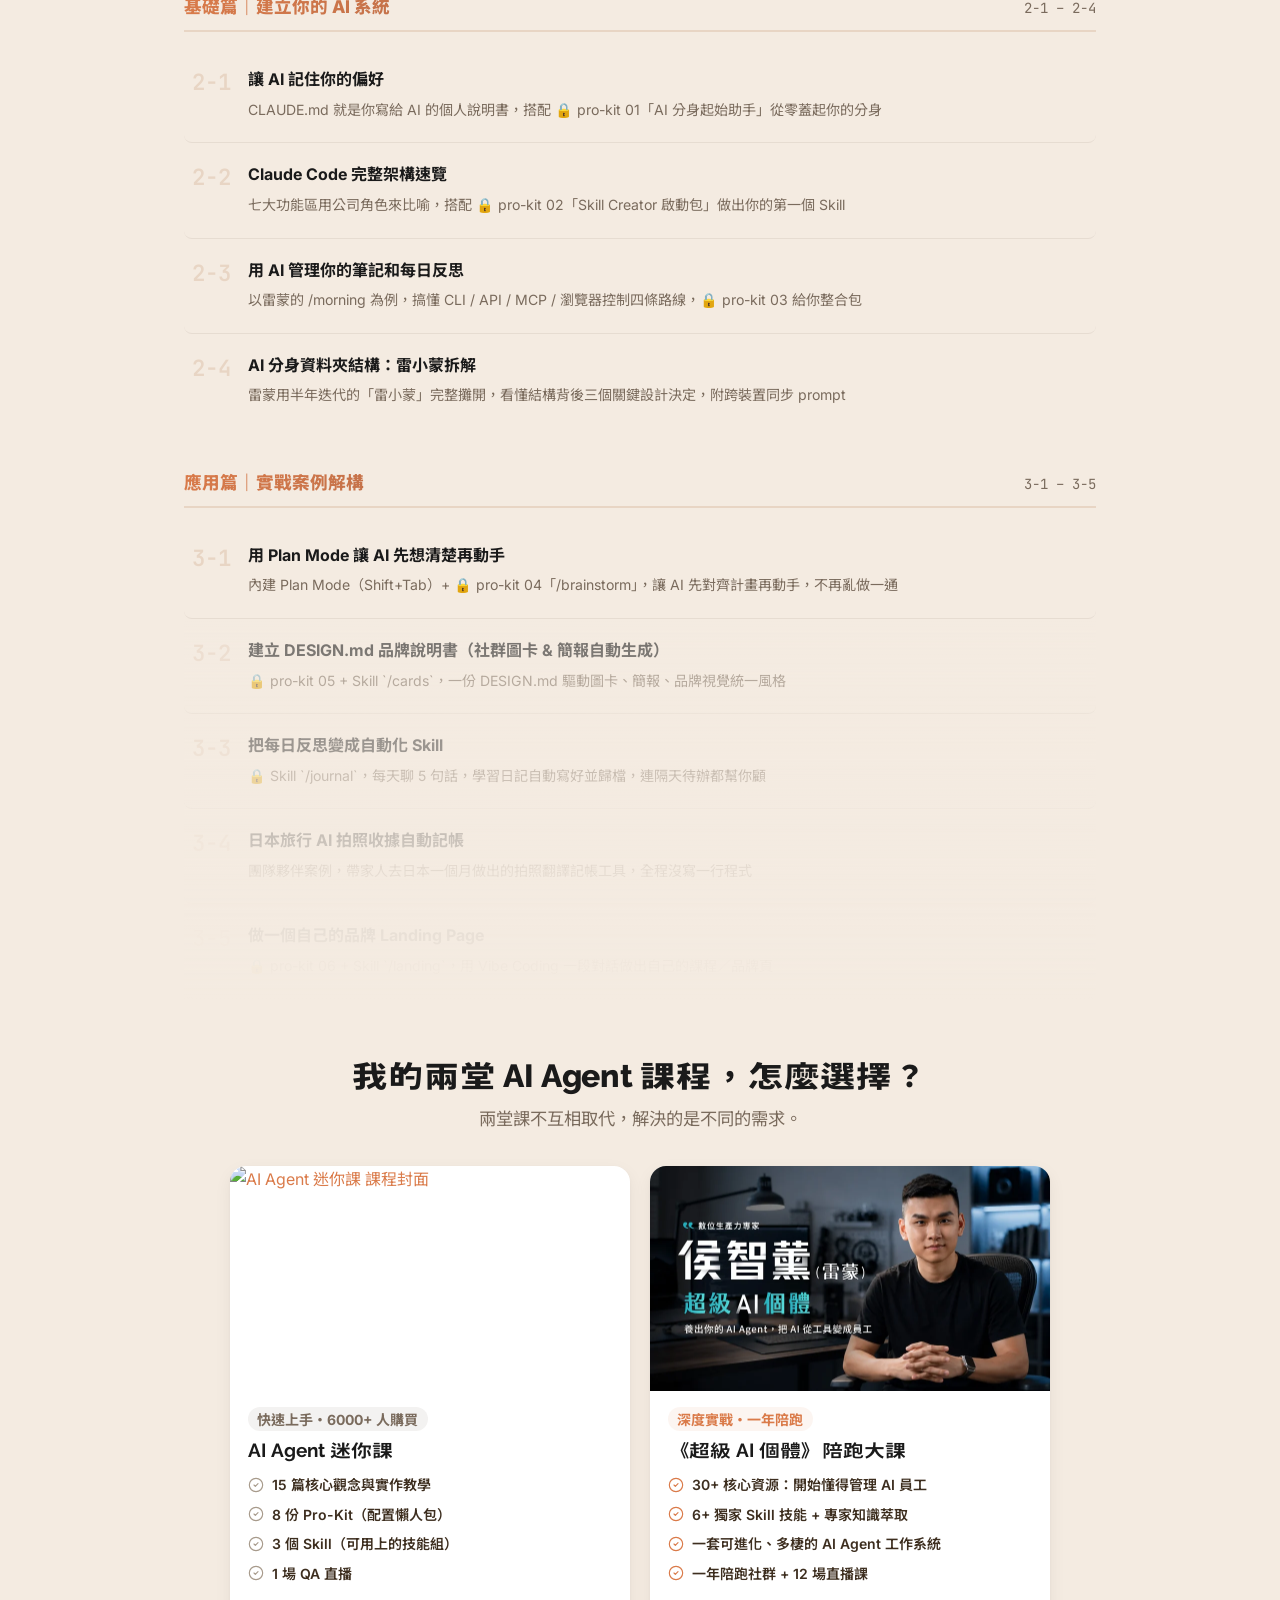
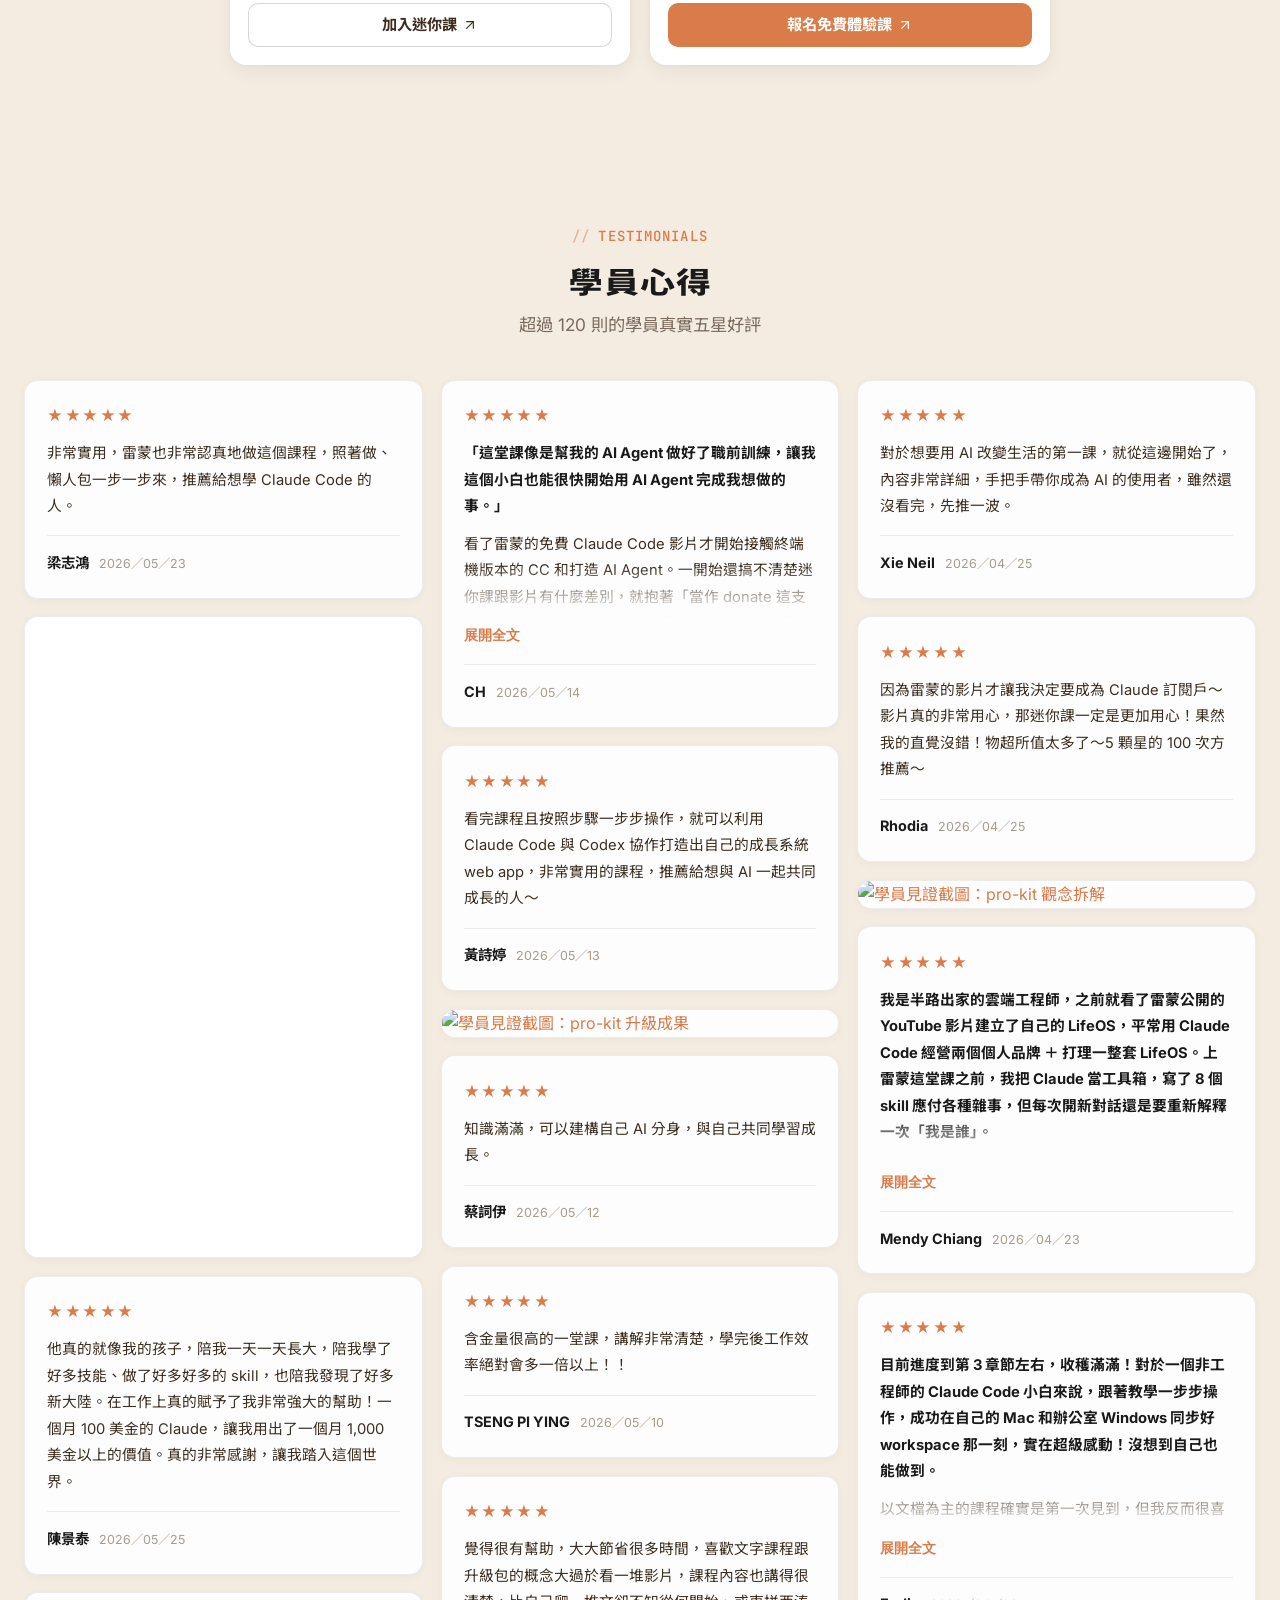
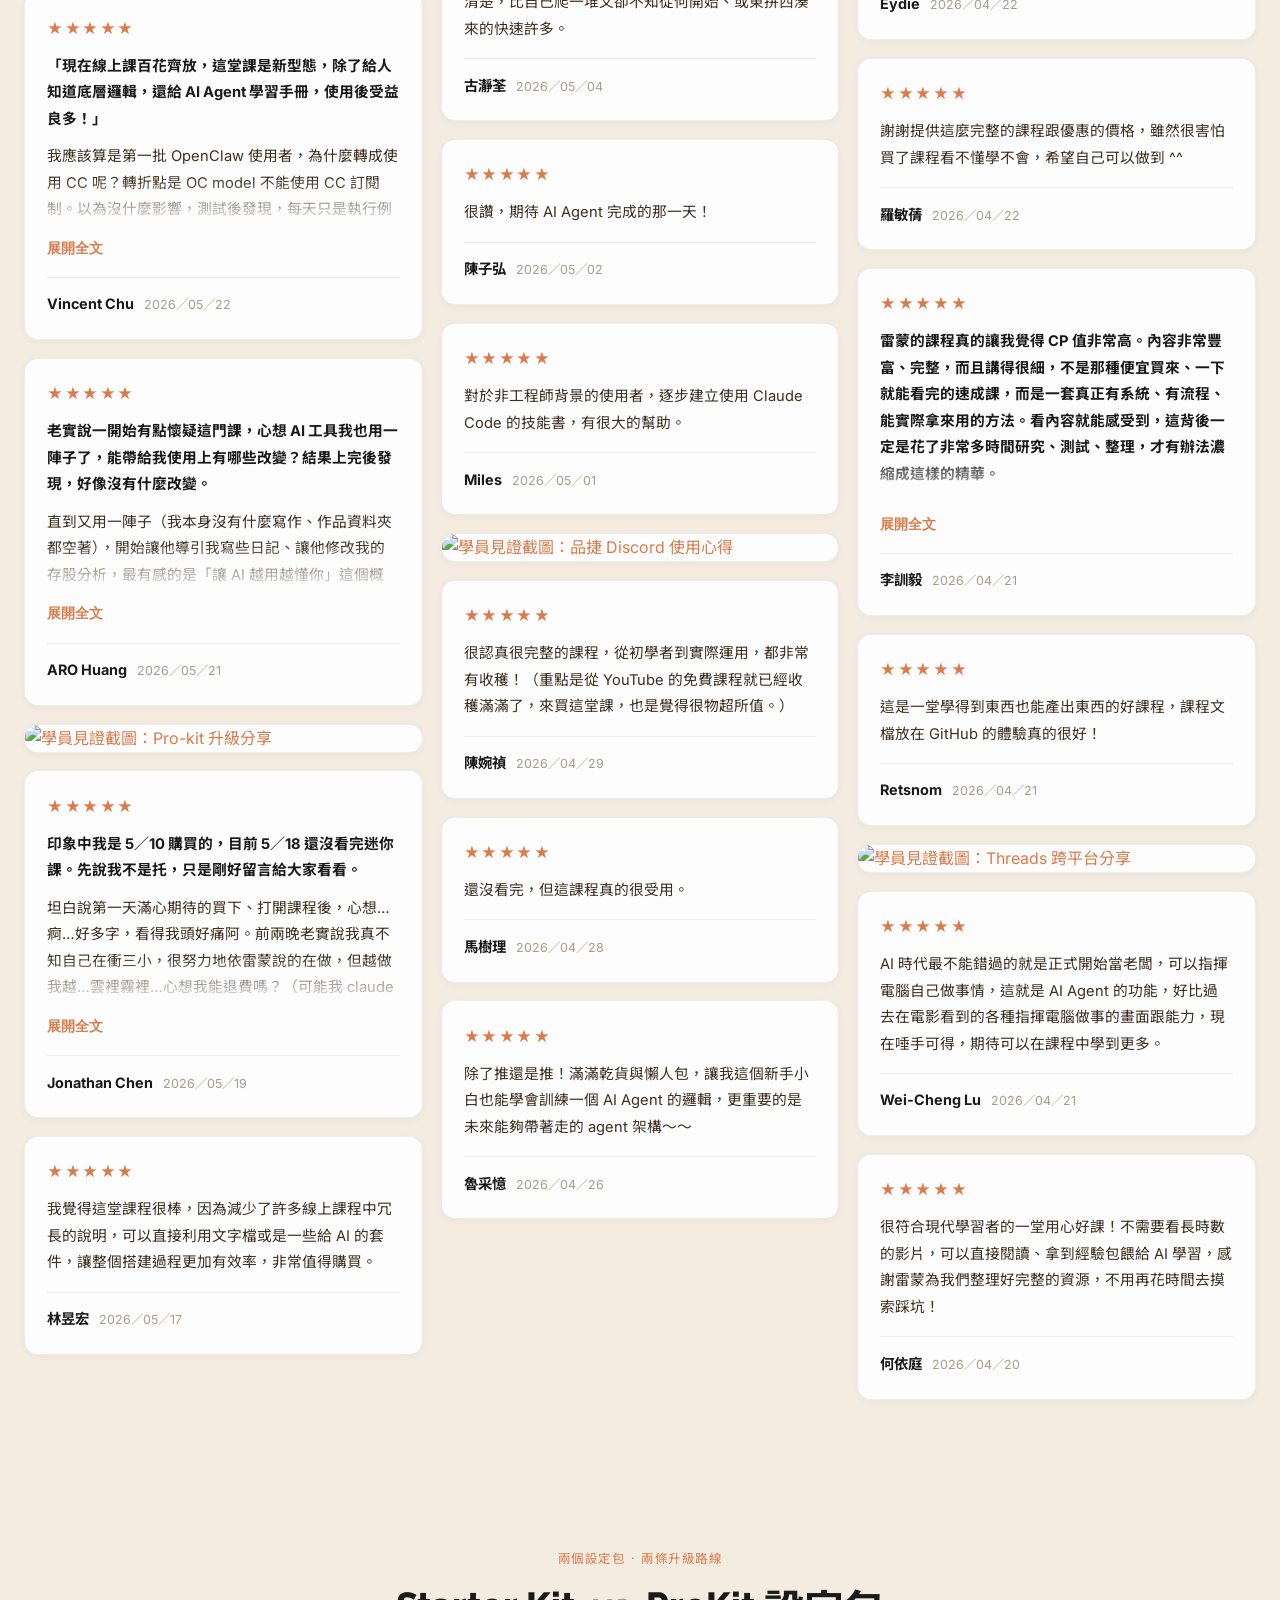
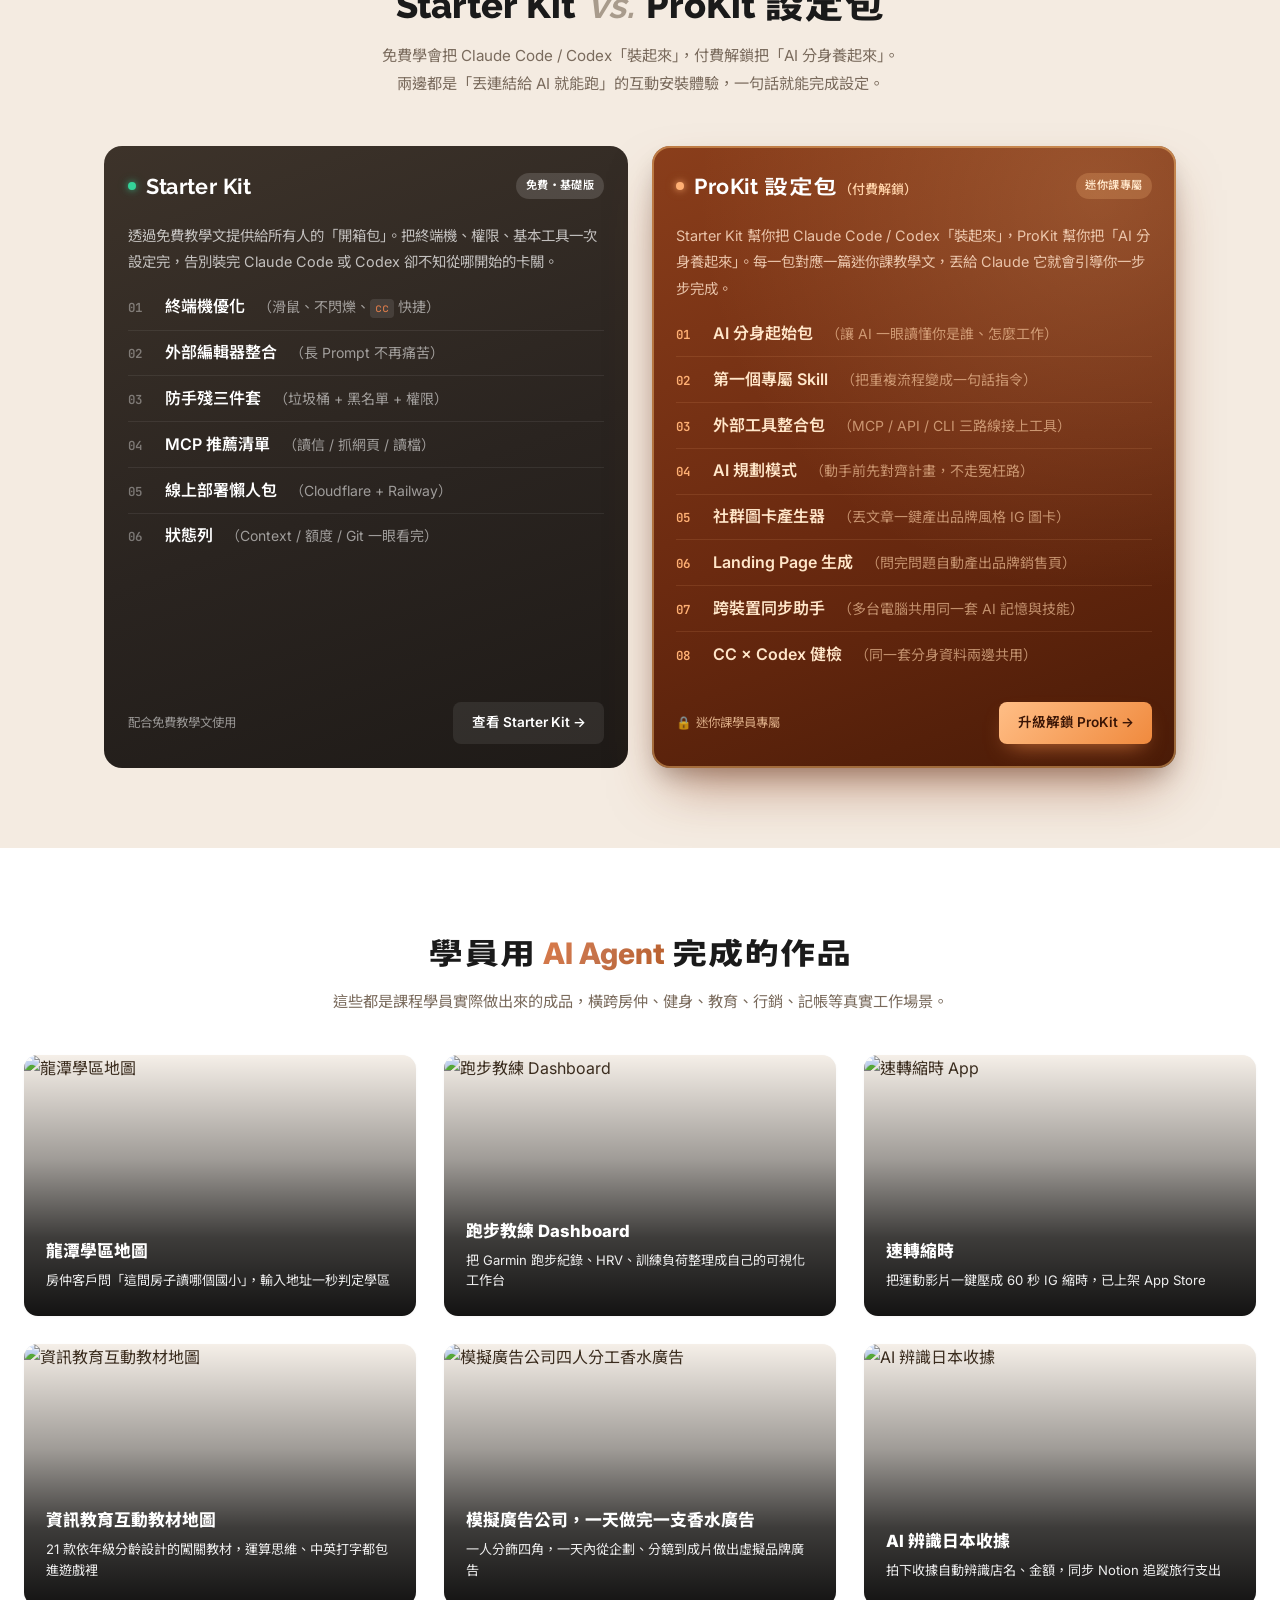
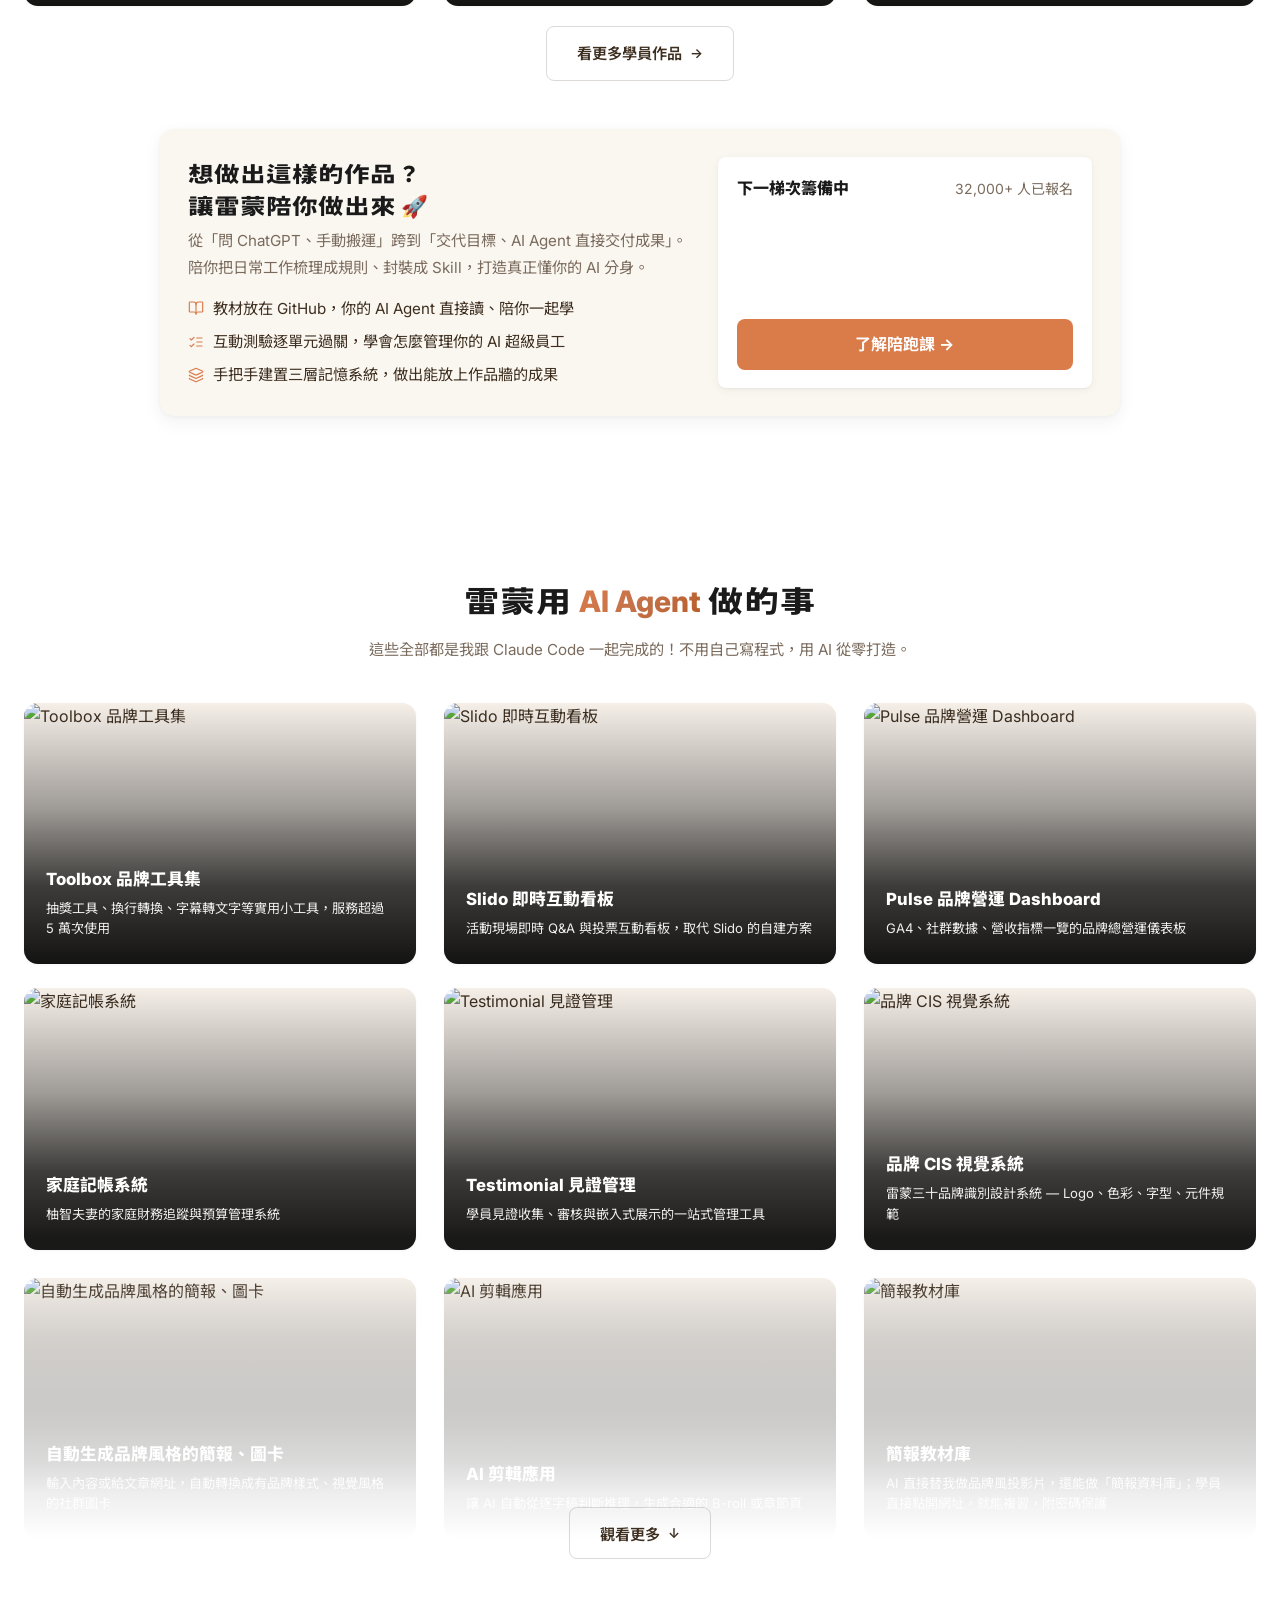
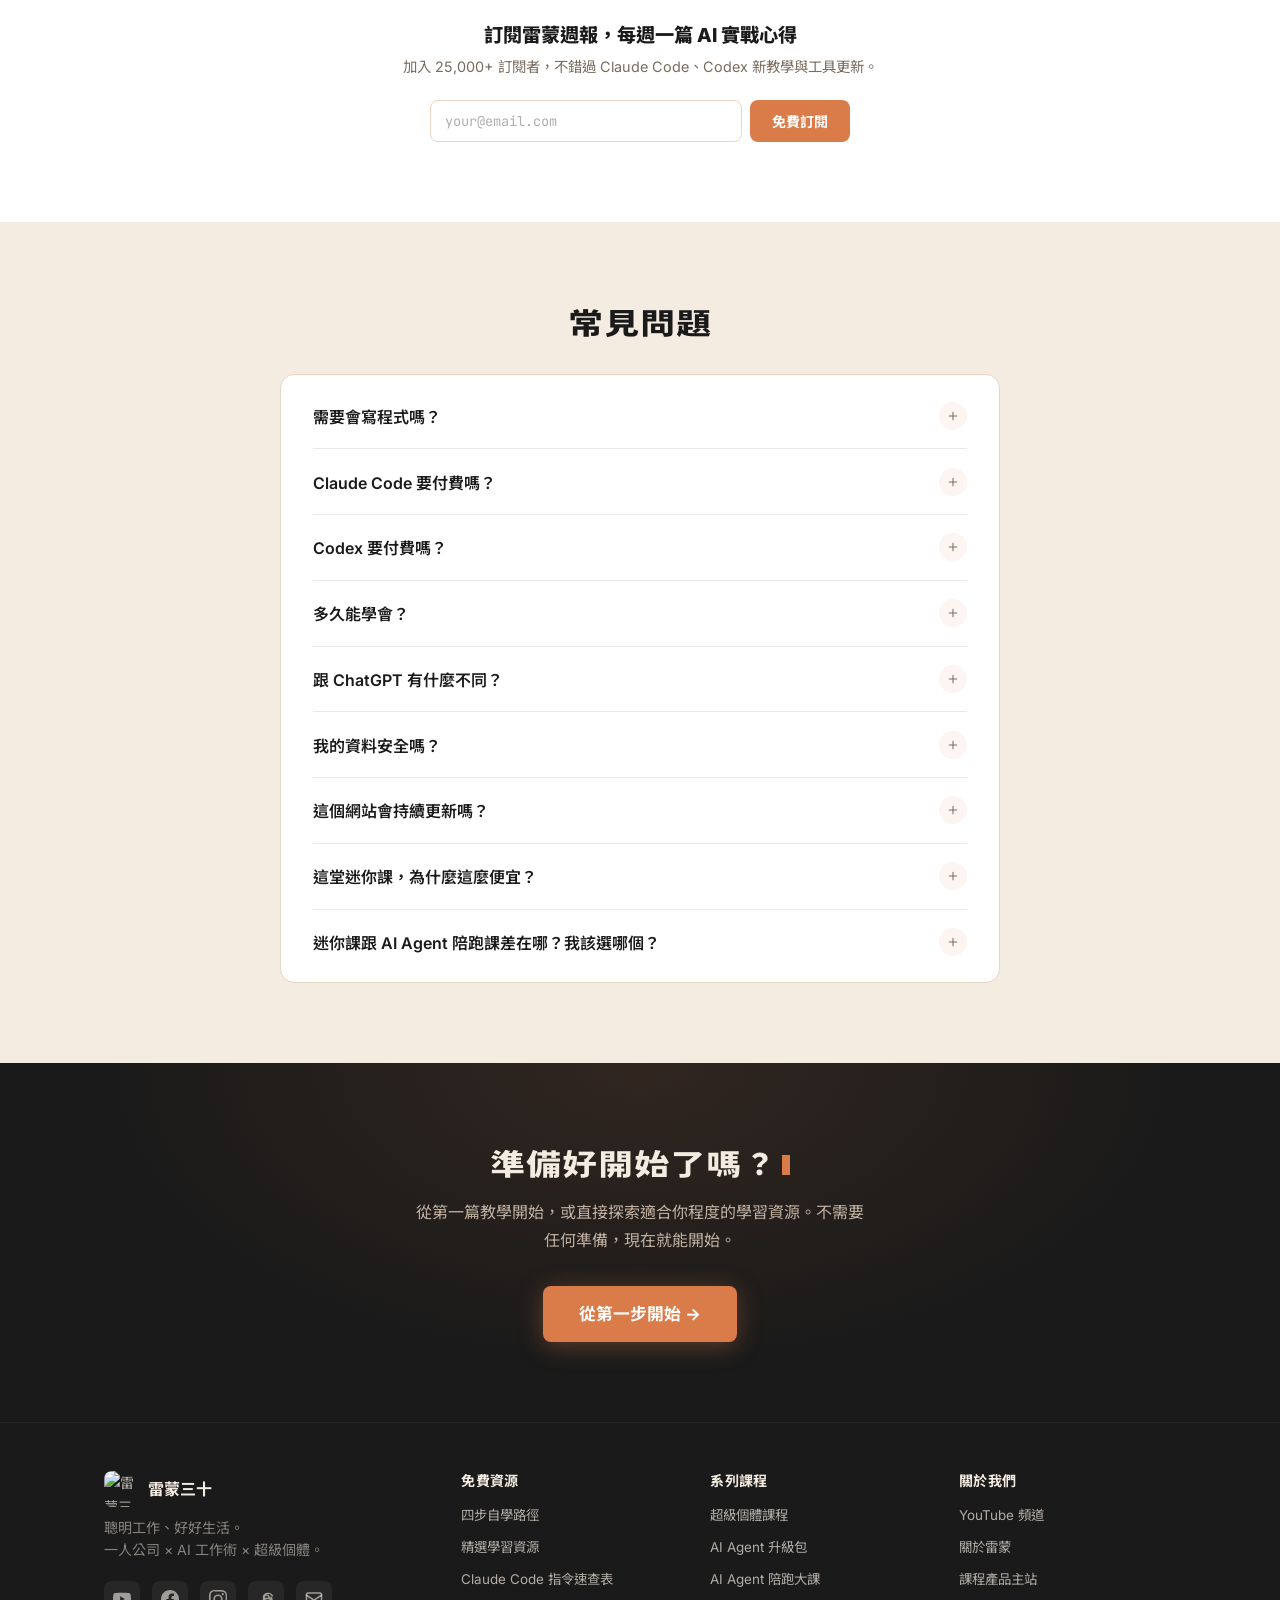
==== commit eab672f5: "chore: 同步體驗課 場次 11/26、11/29／32,000+ 人已報名" ====
--- a/index.html
+++ b/index.html
@@ -2146,12 +2146,12 @@
         <div class="bootcamp-side">
           <div class="bootcamp-side-head">
             <span class="bootcamp-side-label">免費線上體驗課</span>
-            <span class="bootcamp-side-count">31,000+ 人已報名</span>
+            <span class="bootcamp-side-count">32,000+ 人已報名</span>
           </div>
           <ul class="bootcamp-sessions">
             <!-- trial-sessions:start（每天由 .github/workflows/sync-trial-sessions.yml 從 shifu.tw 自動同步，手改會被覆蓋） -->
-            <li data-end="2026-11-22T20:30:00+08:00"><strong>11/22（日）</strong>19:00–20:30</li>
             <li data-end="2026-11-26T20:30:00+08:00"><strong>11/26（四）</strong>19:00–20:30</li>
+            <li data-end="2026-11-29T20:30:00+08:00"><strong>11/29（日）</strong>19:00–20:30</li>
             <!-- trial-sessions:end -->
           </ul>
           <p class="bootcamp-side-note">線上直播 90 分鐘，報名後加官方 LINE 取得連結</p>
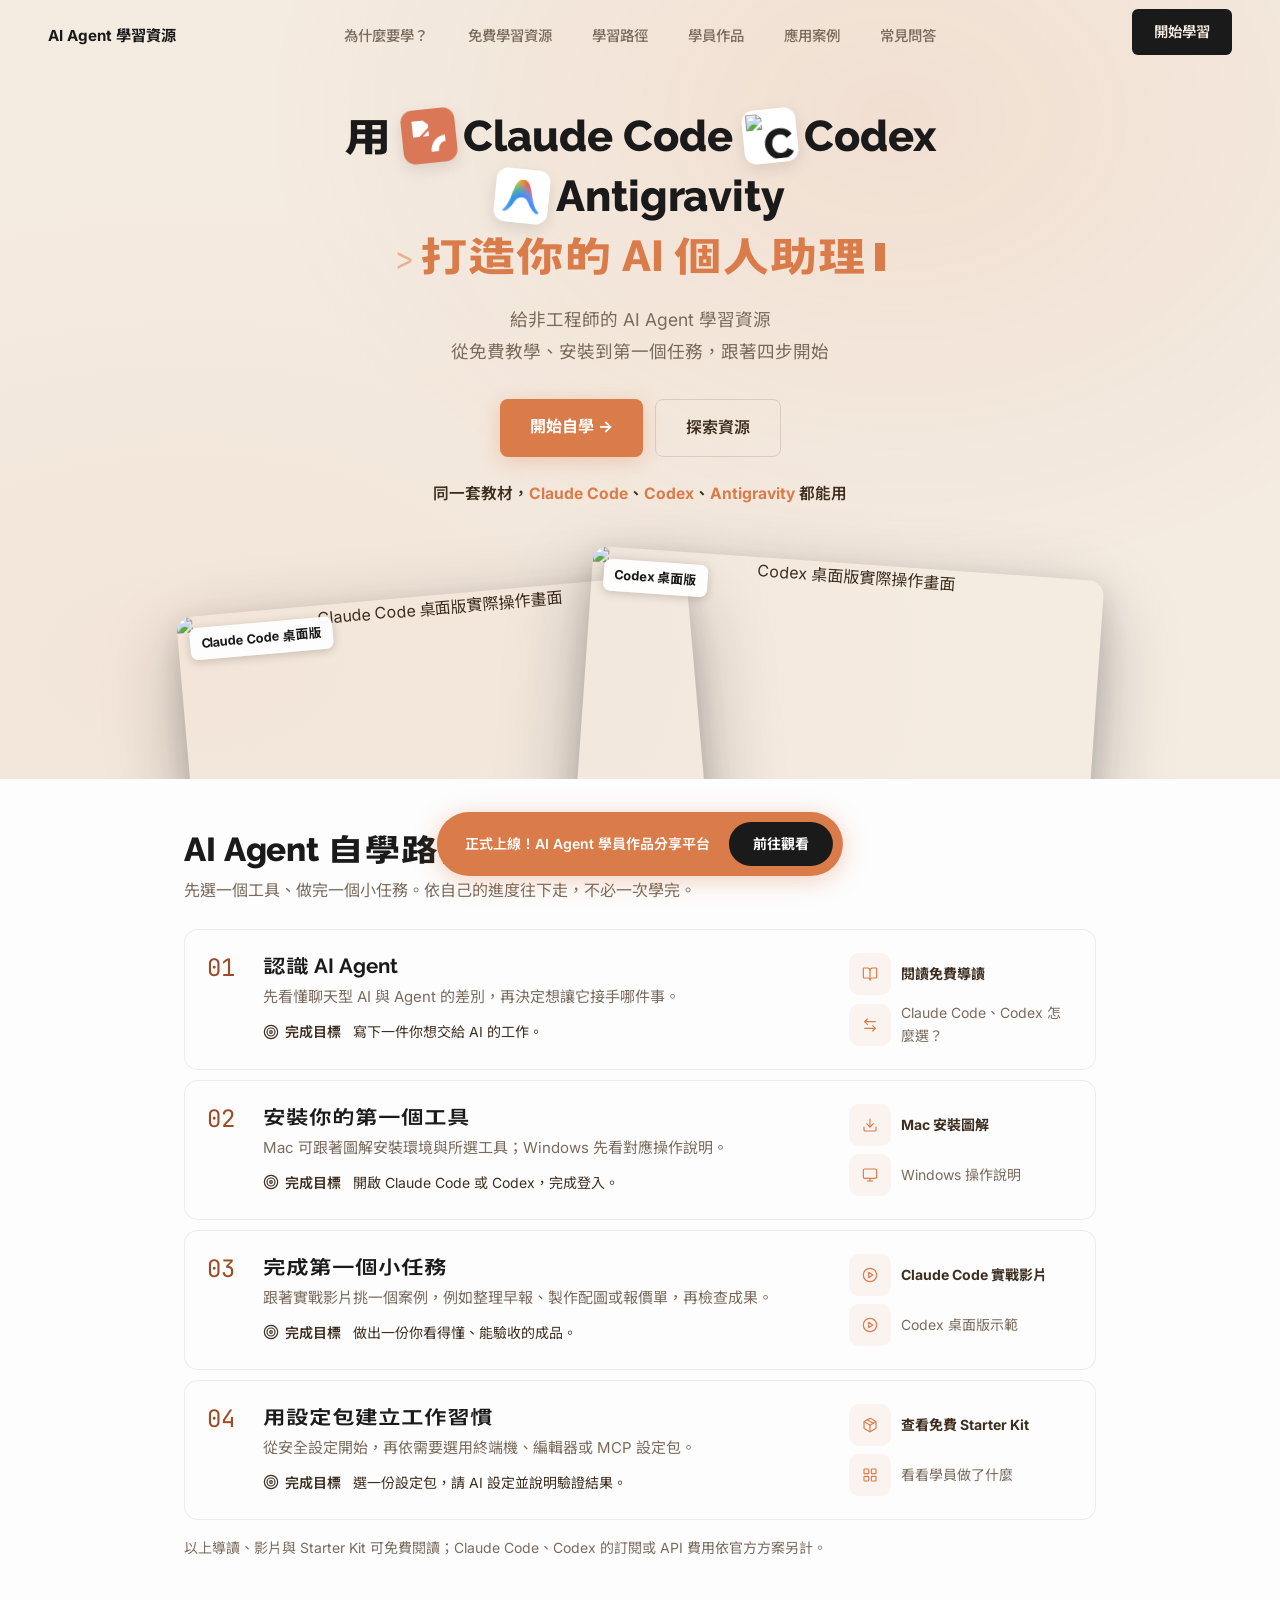
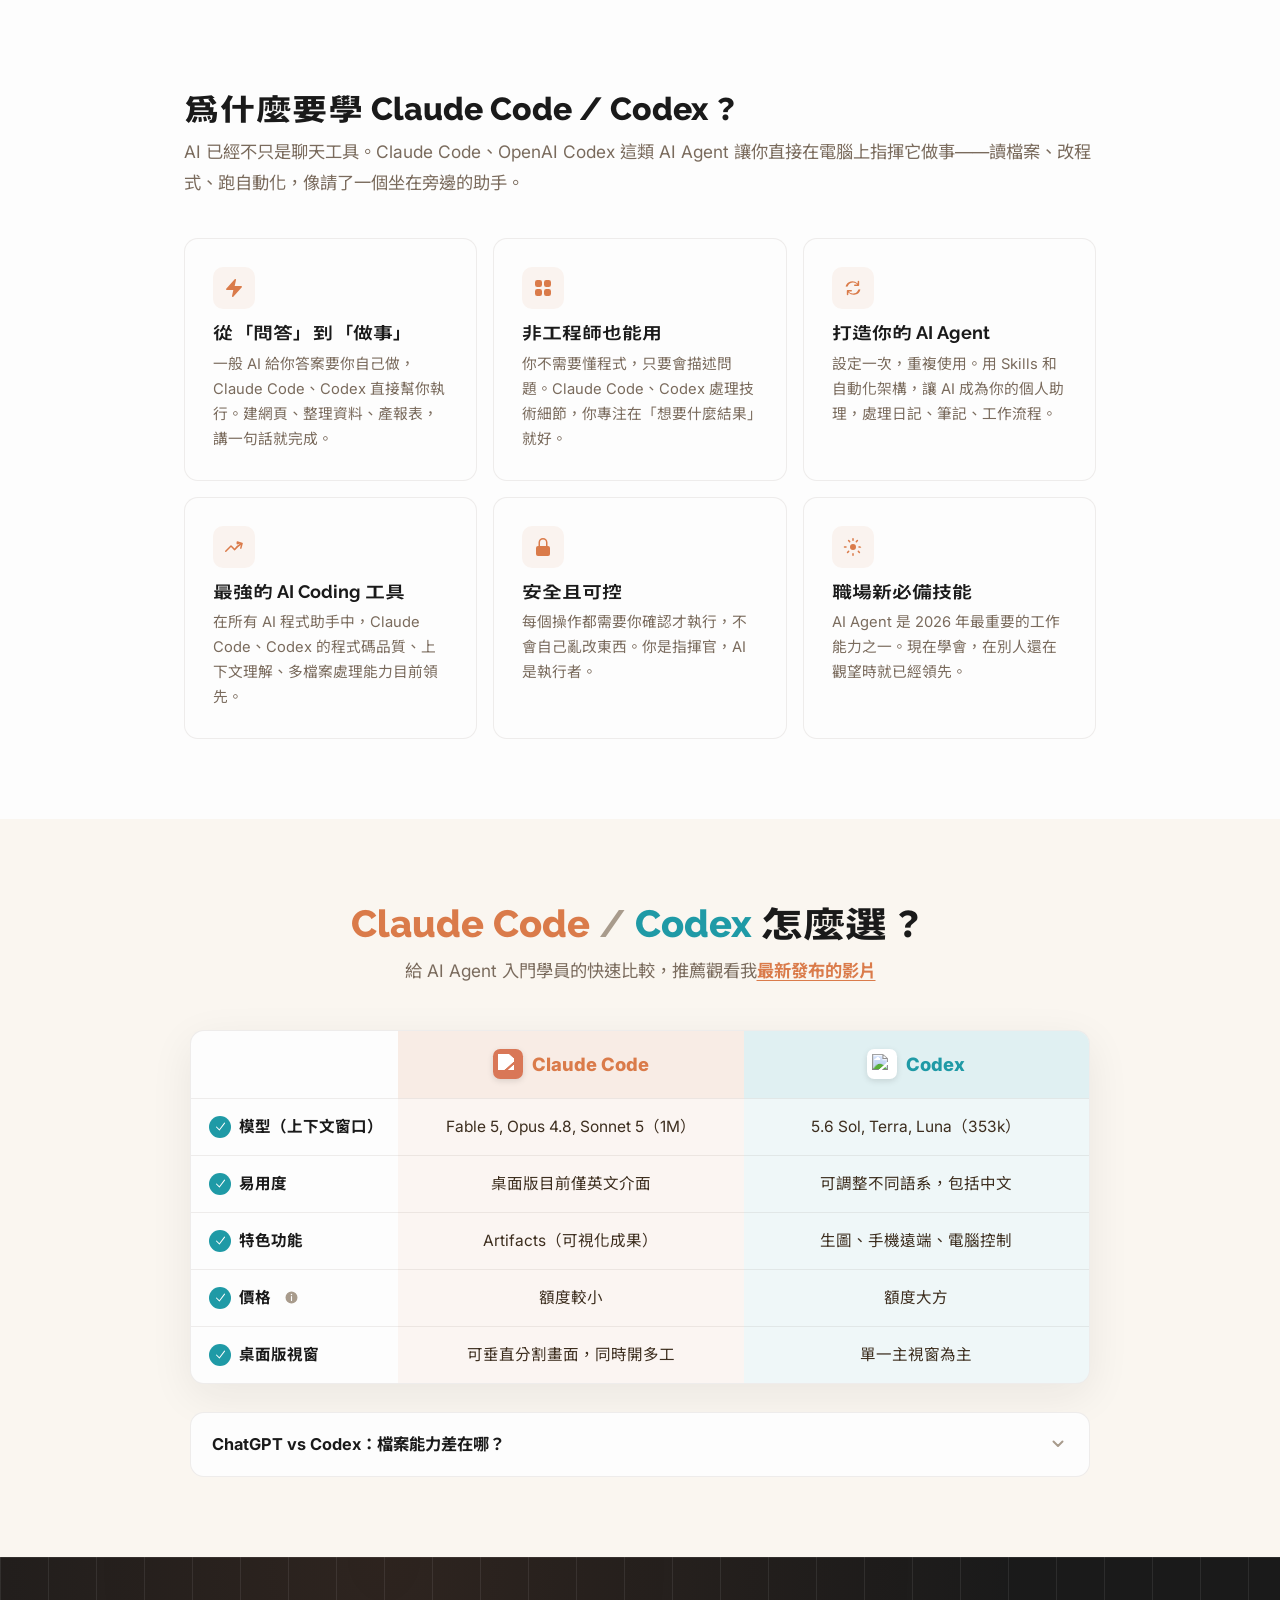
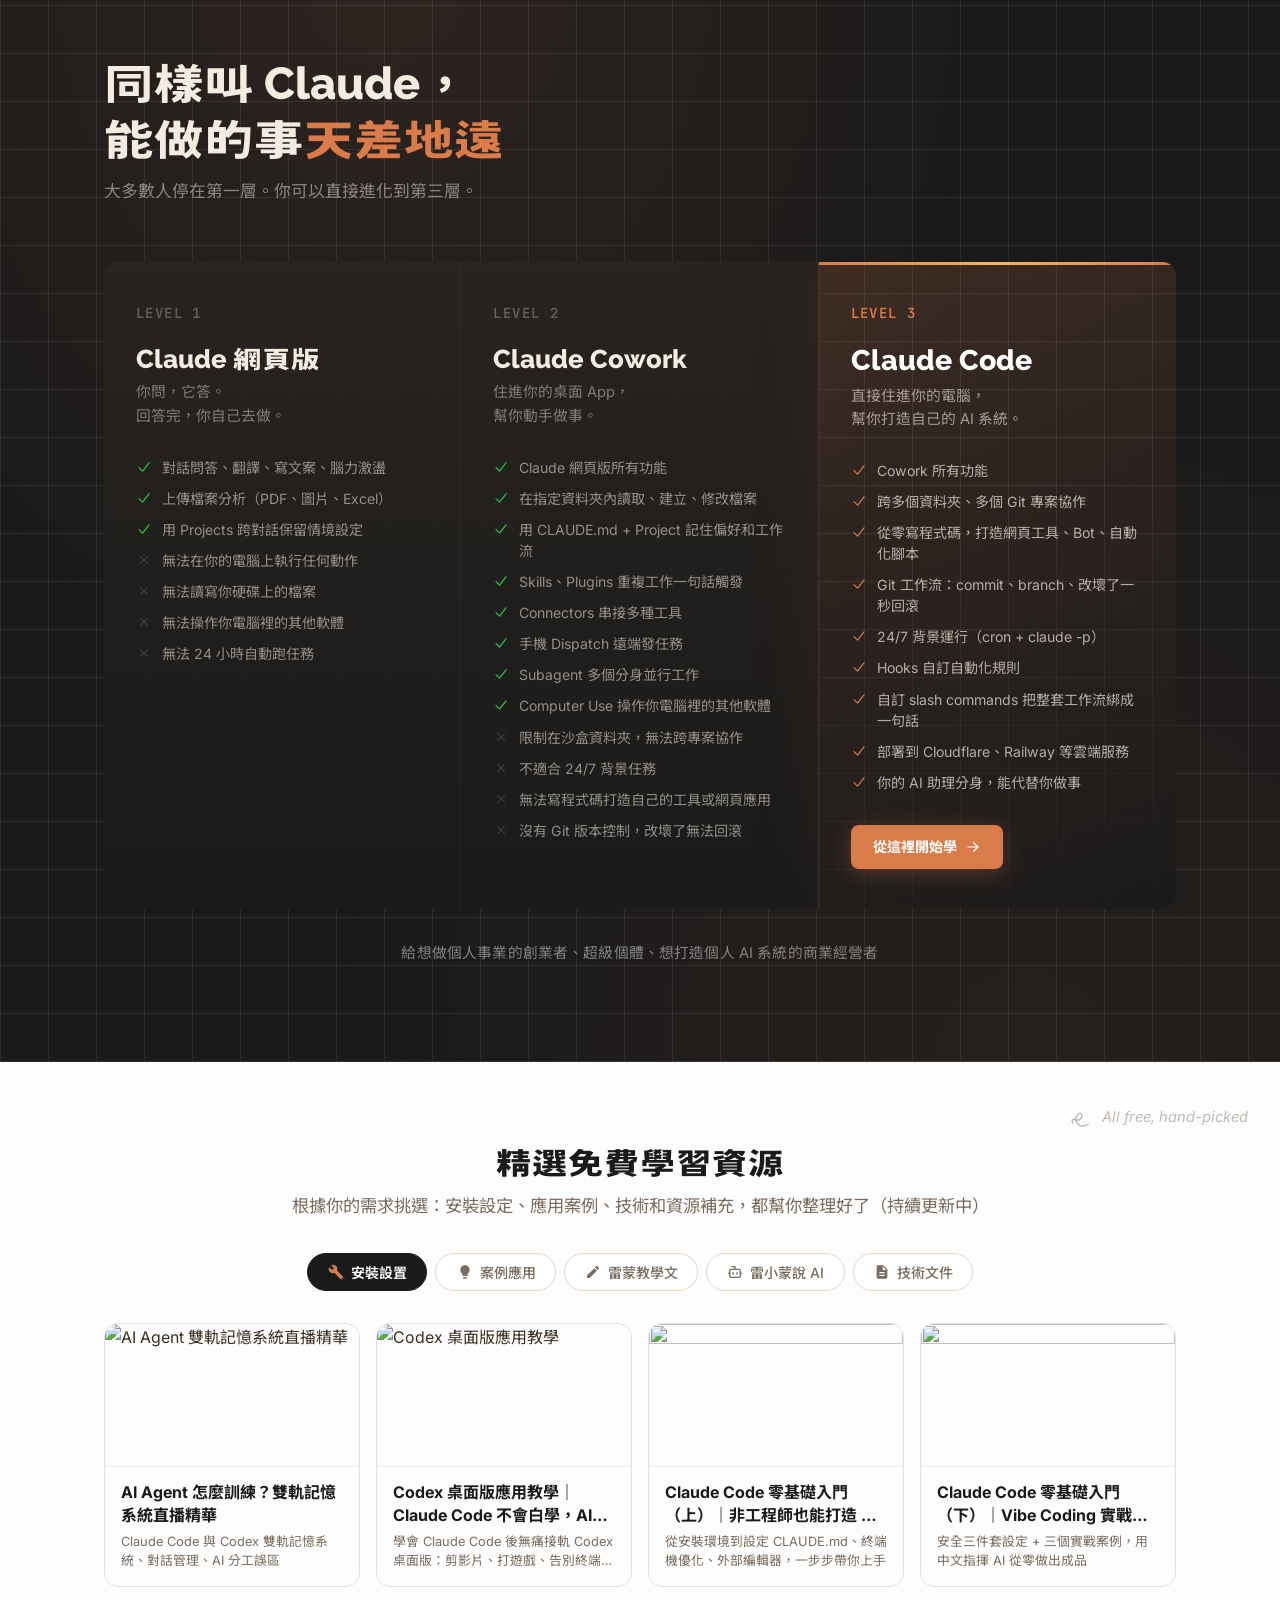
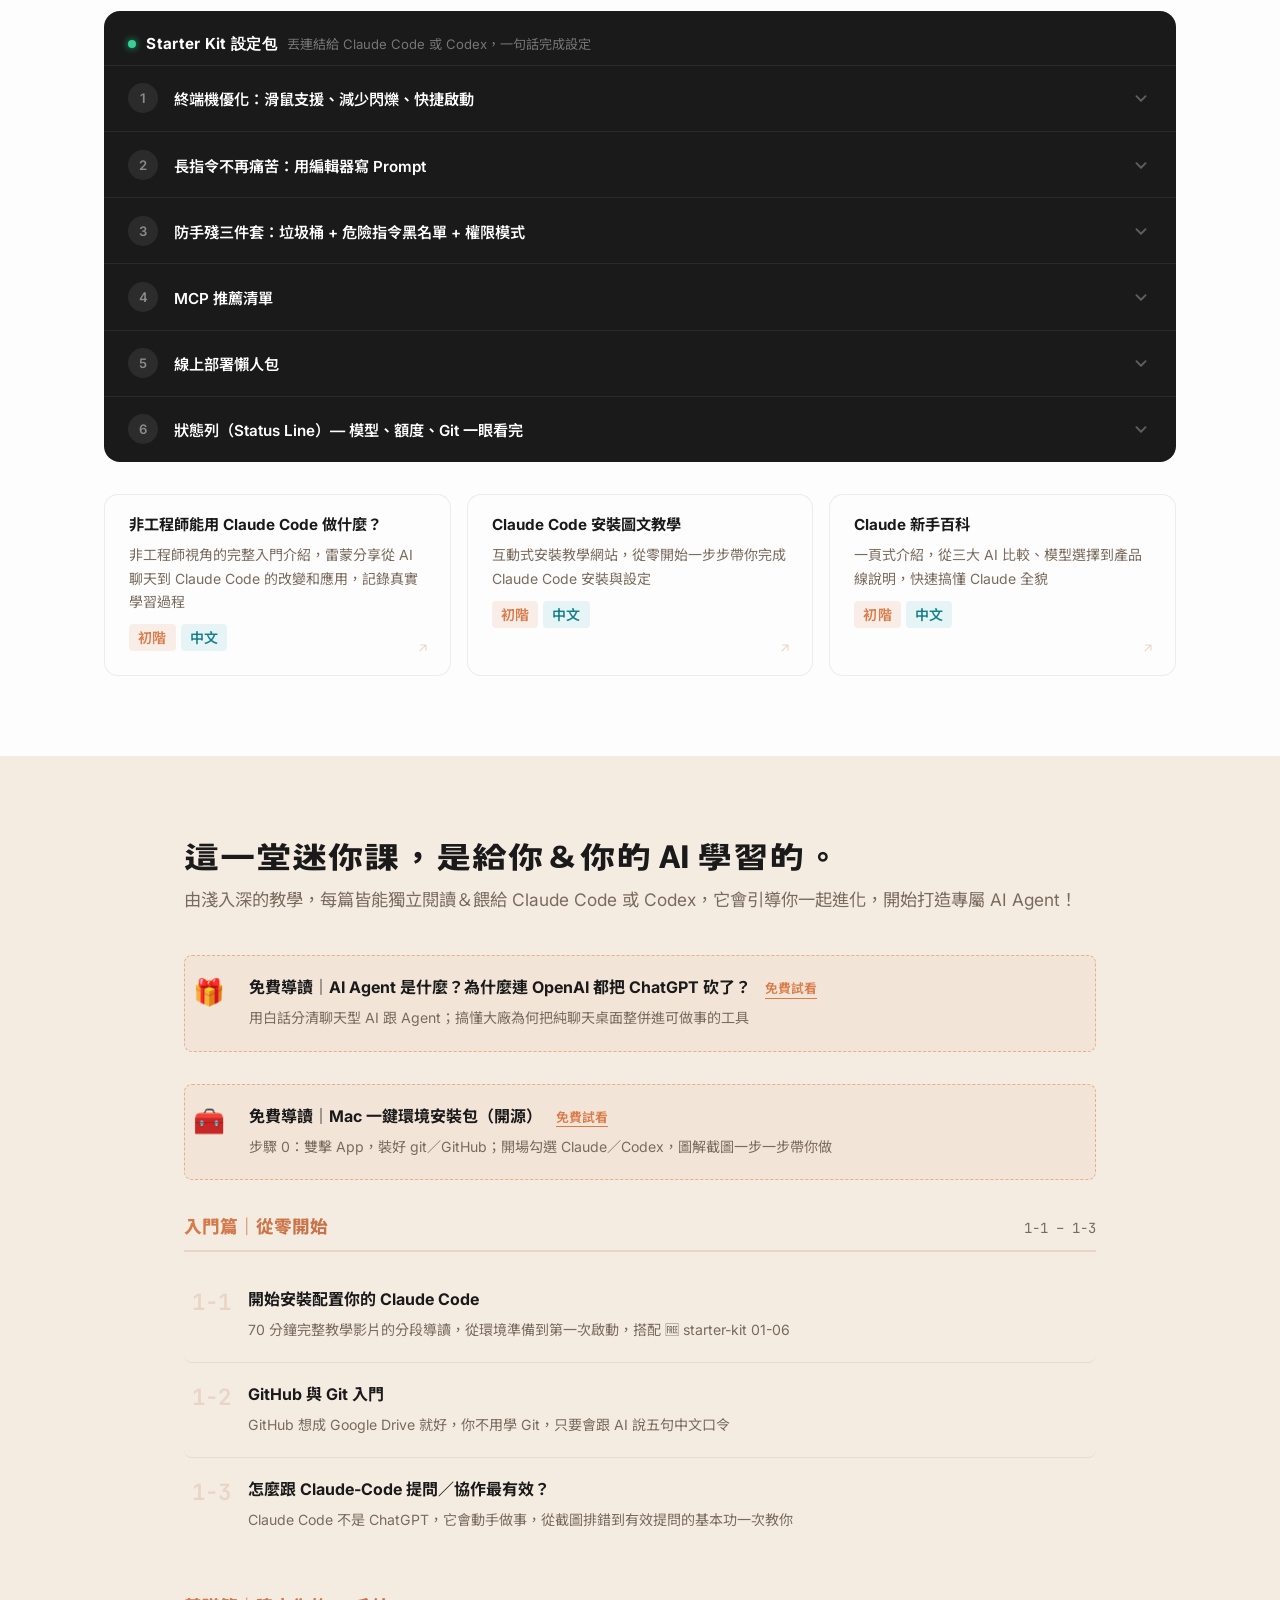
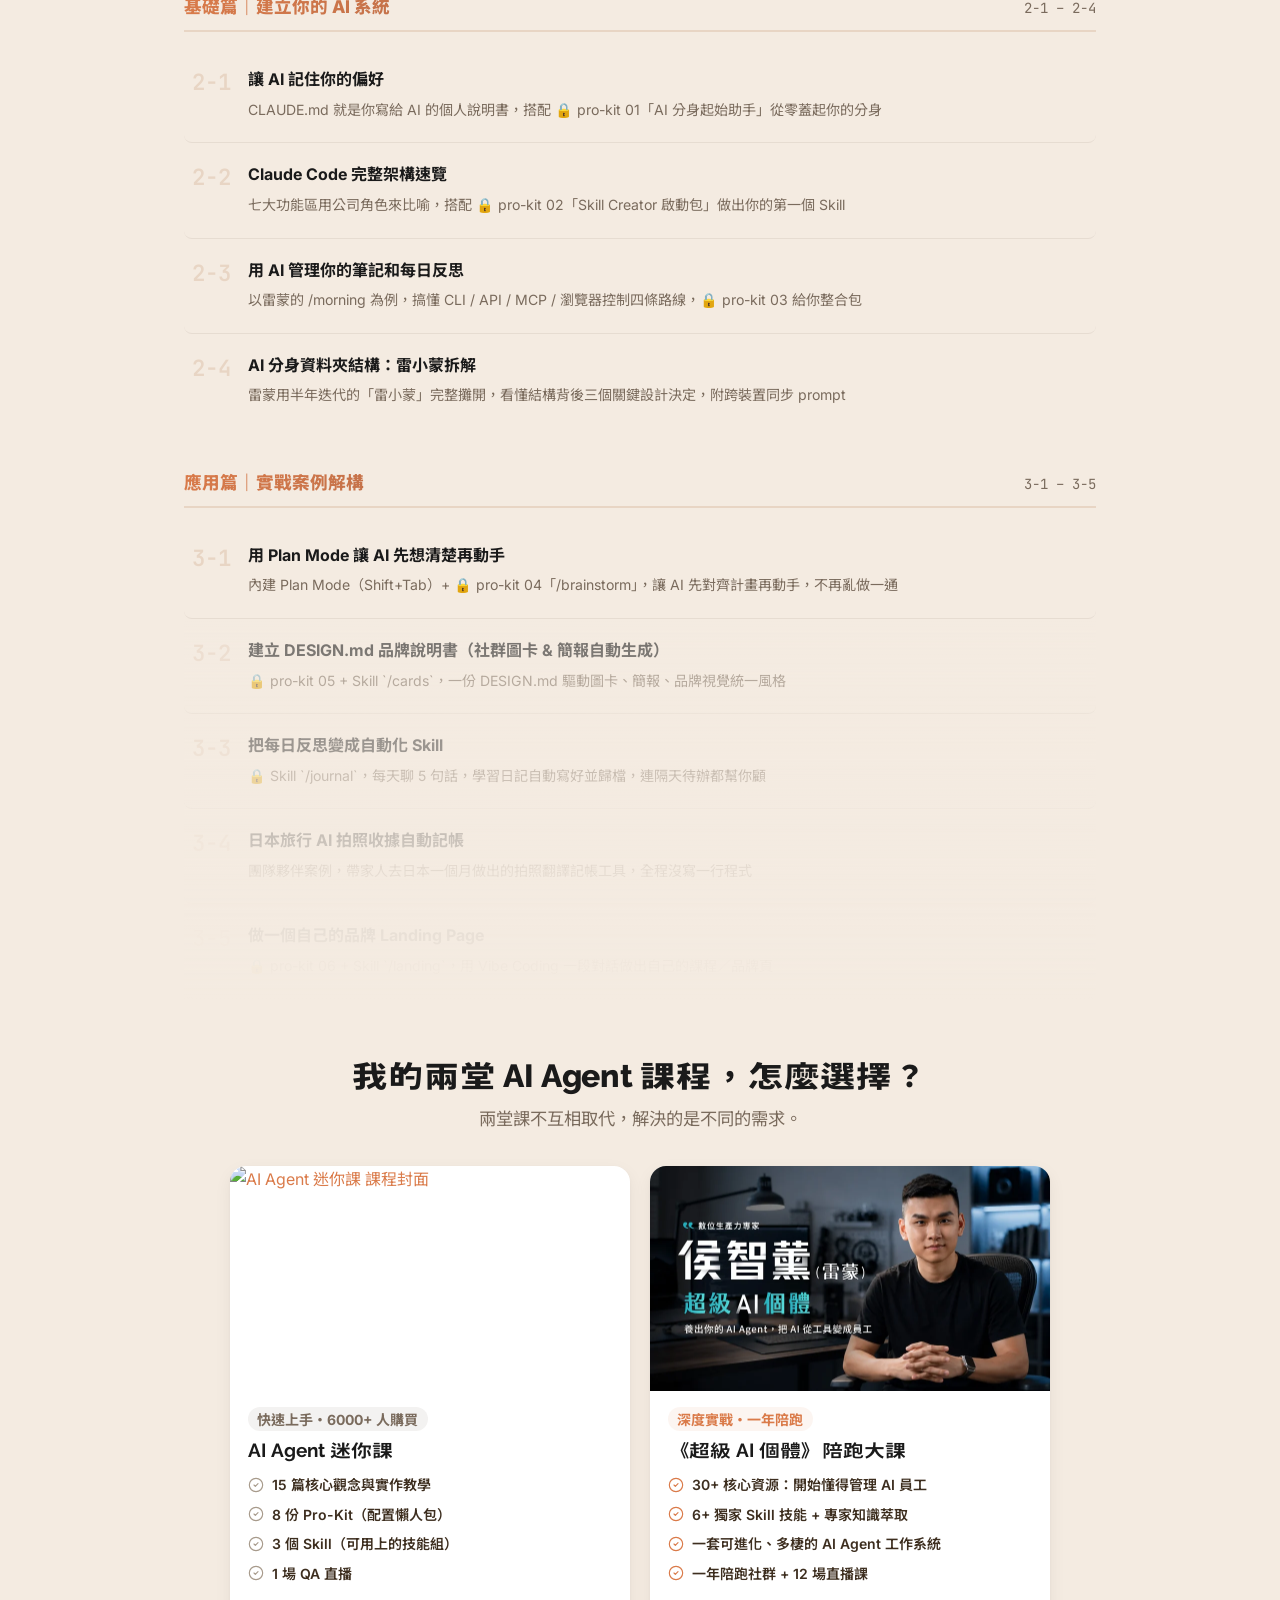
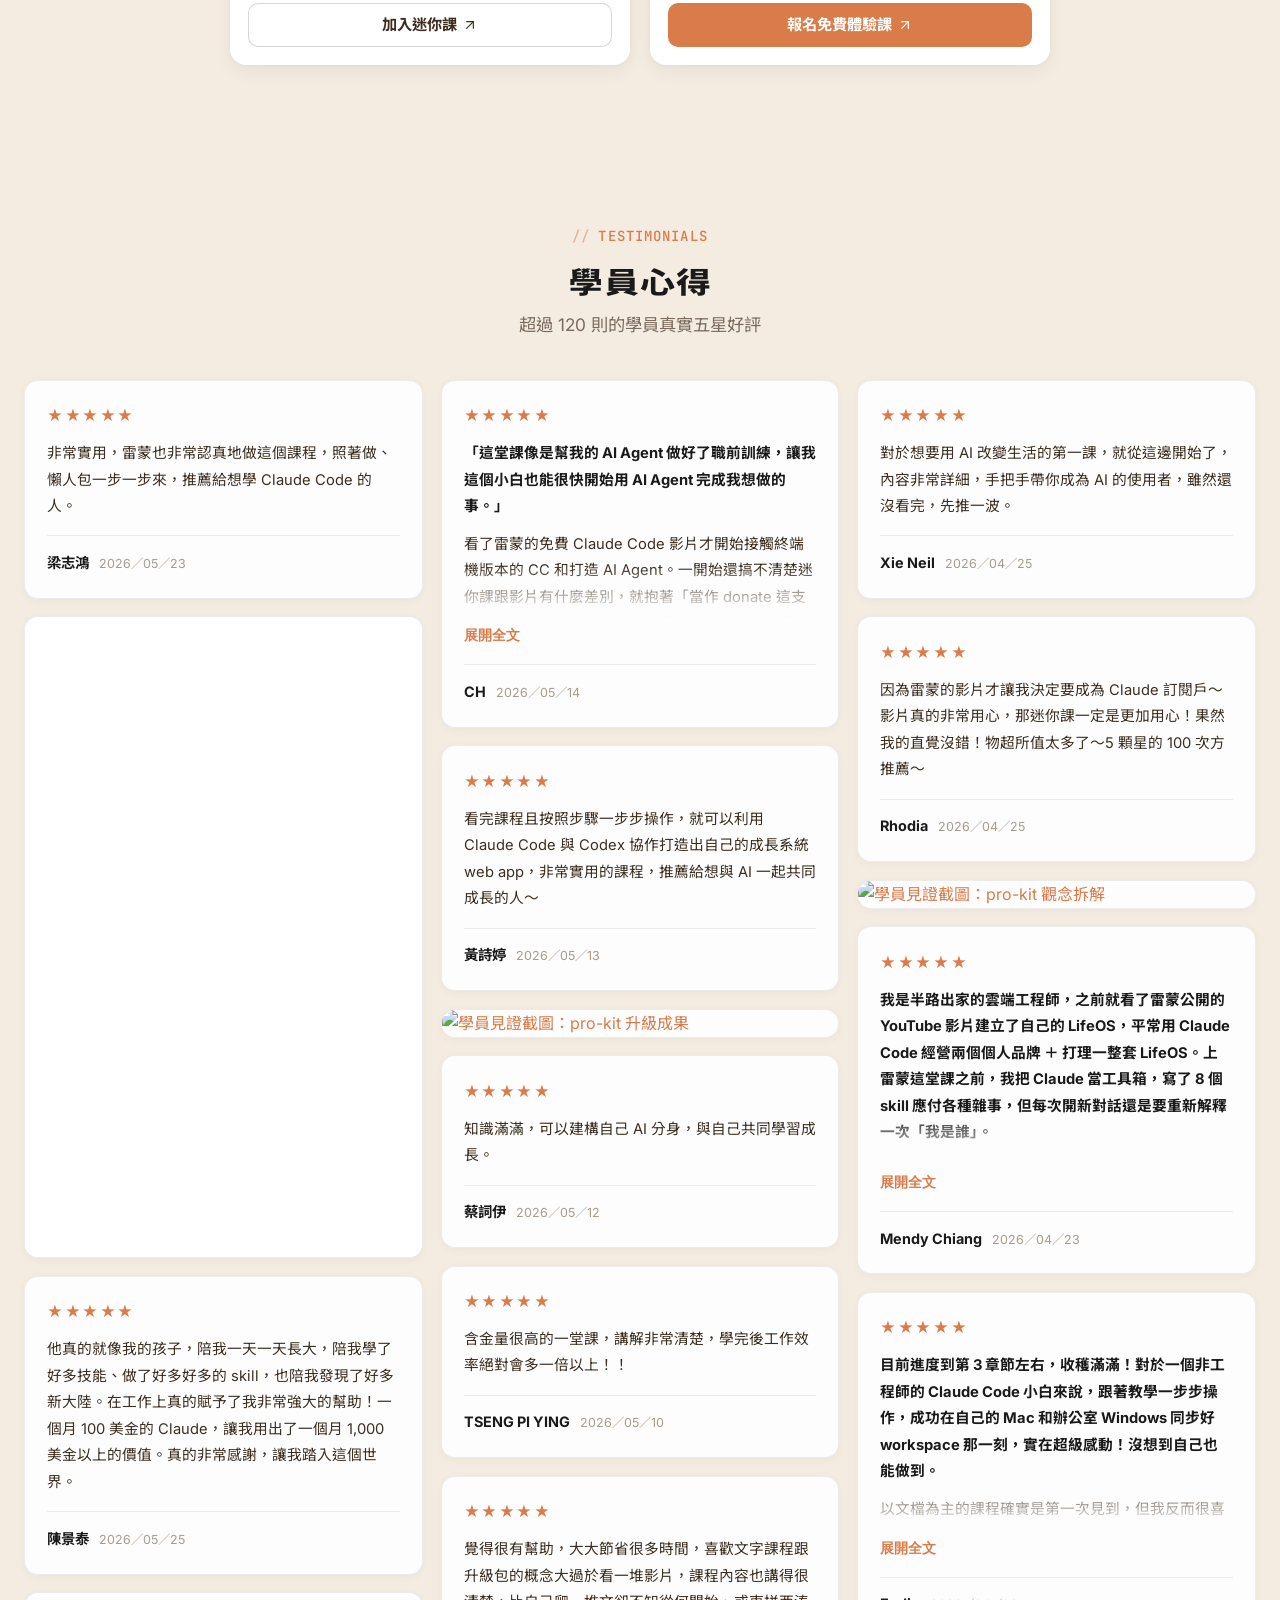
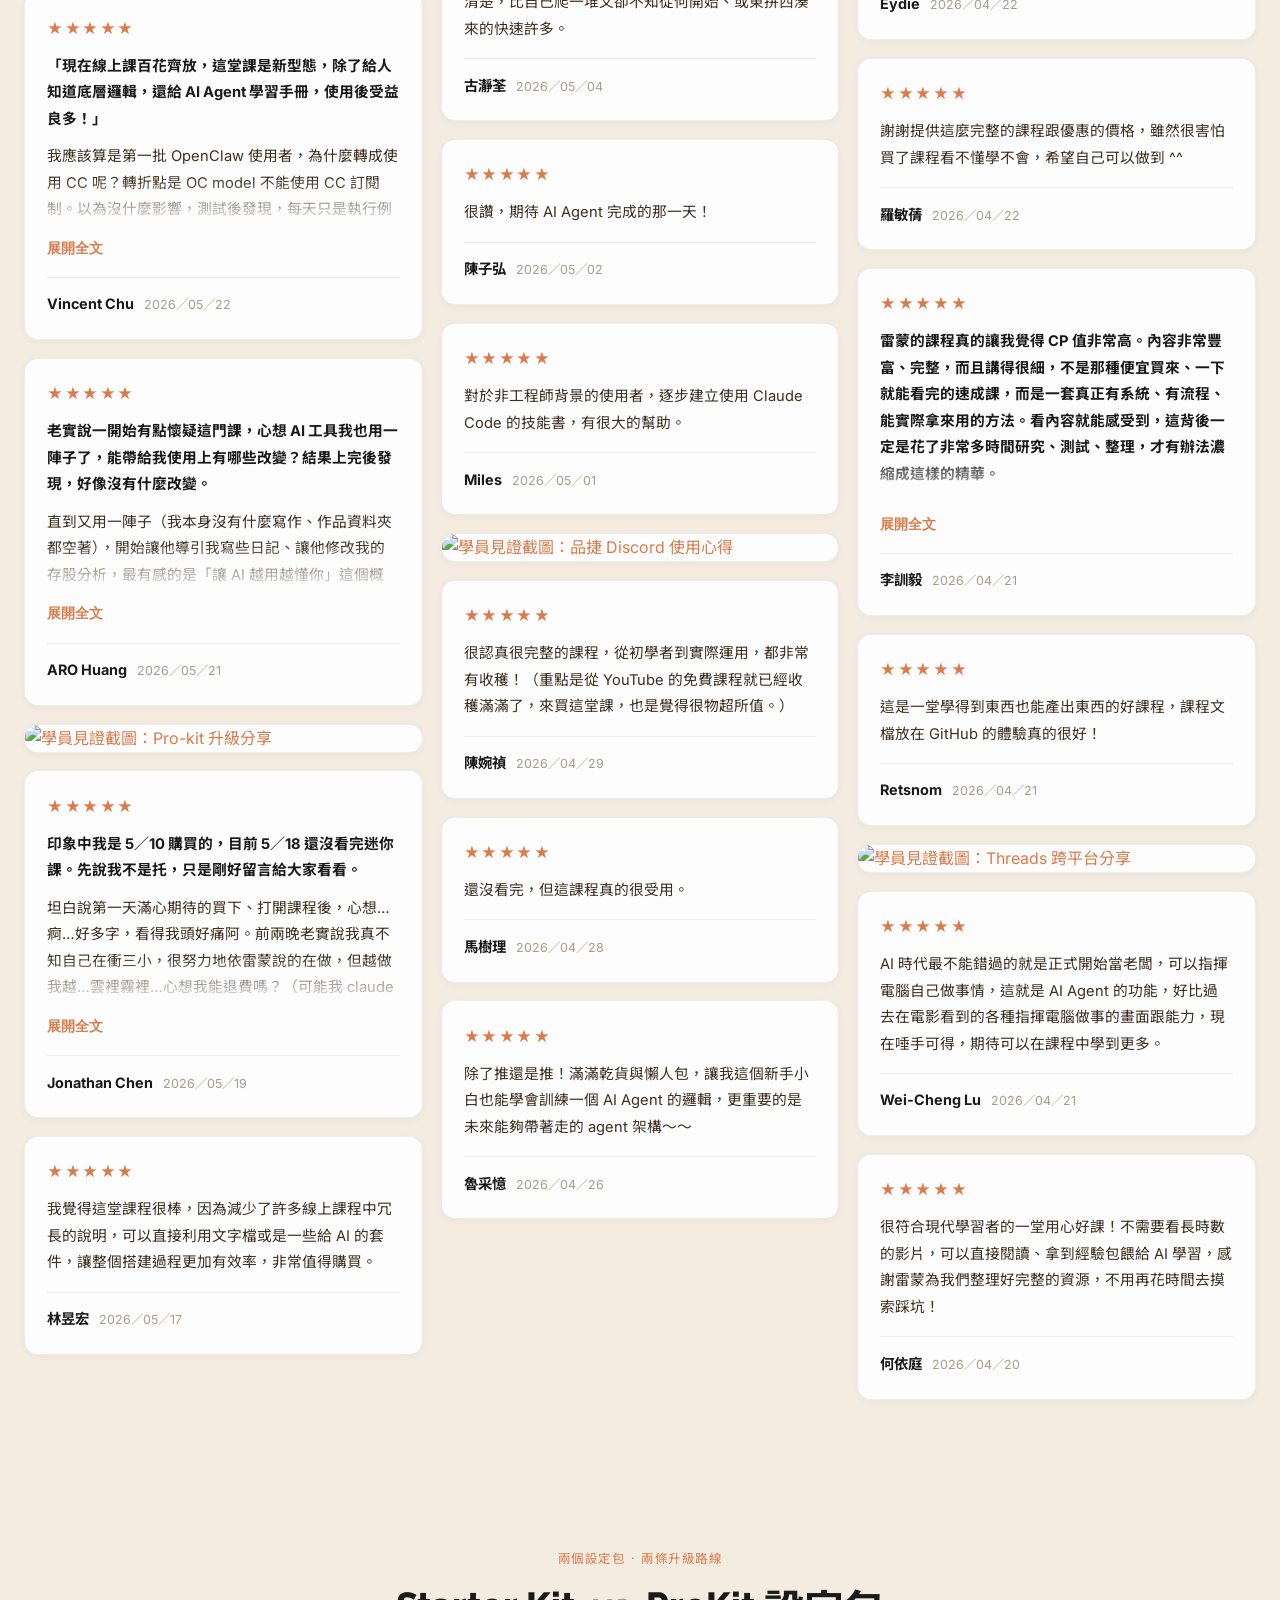
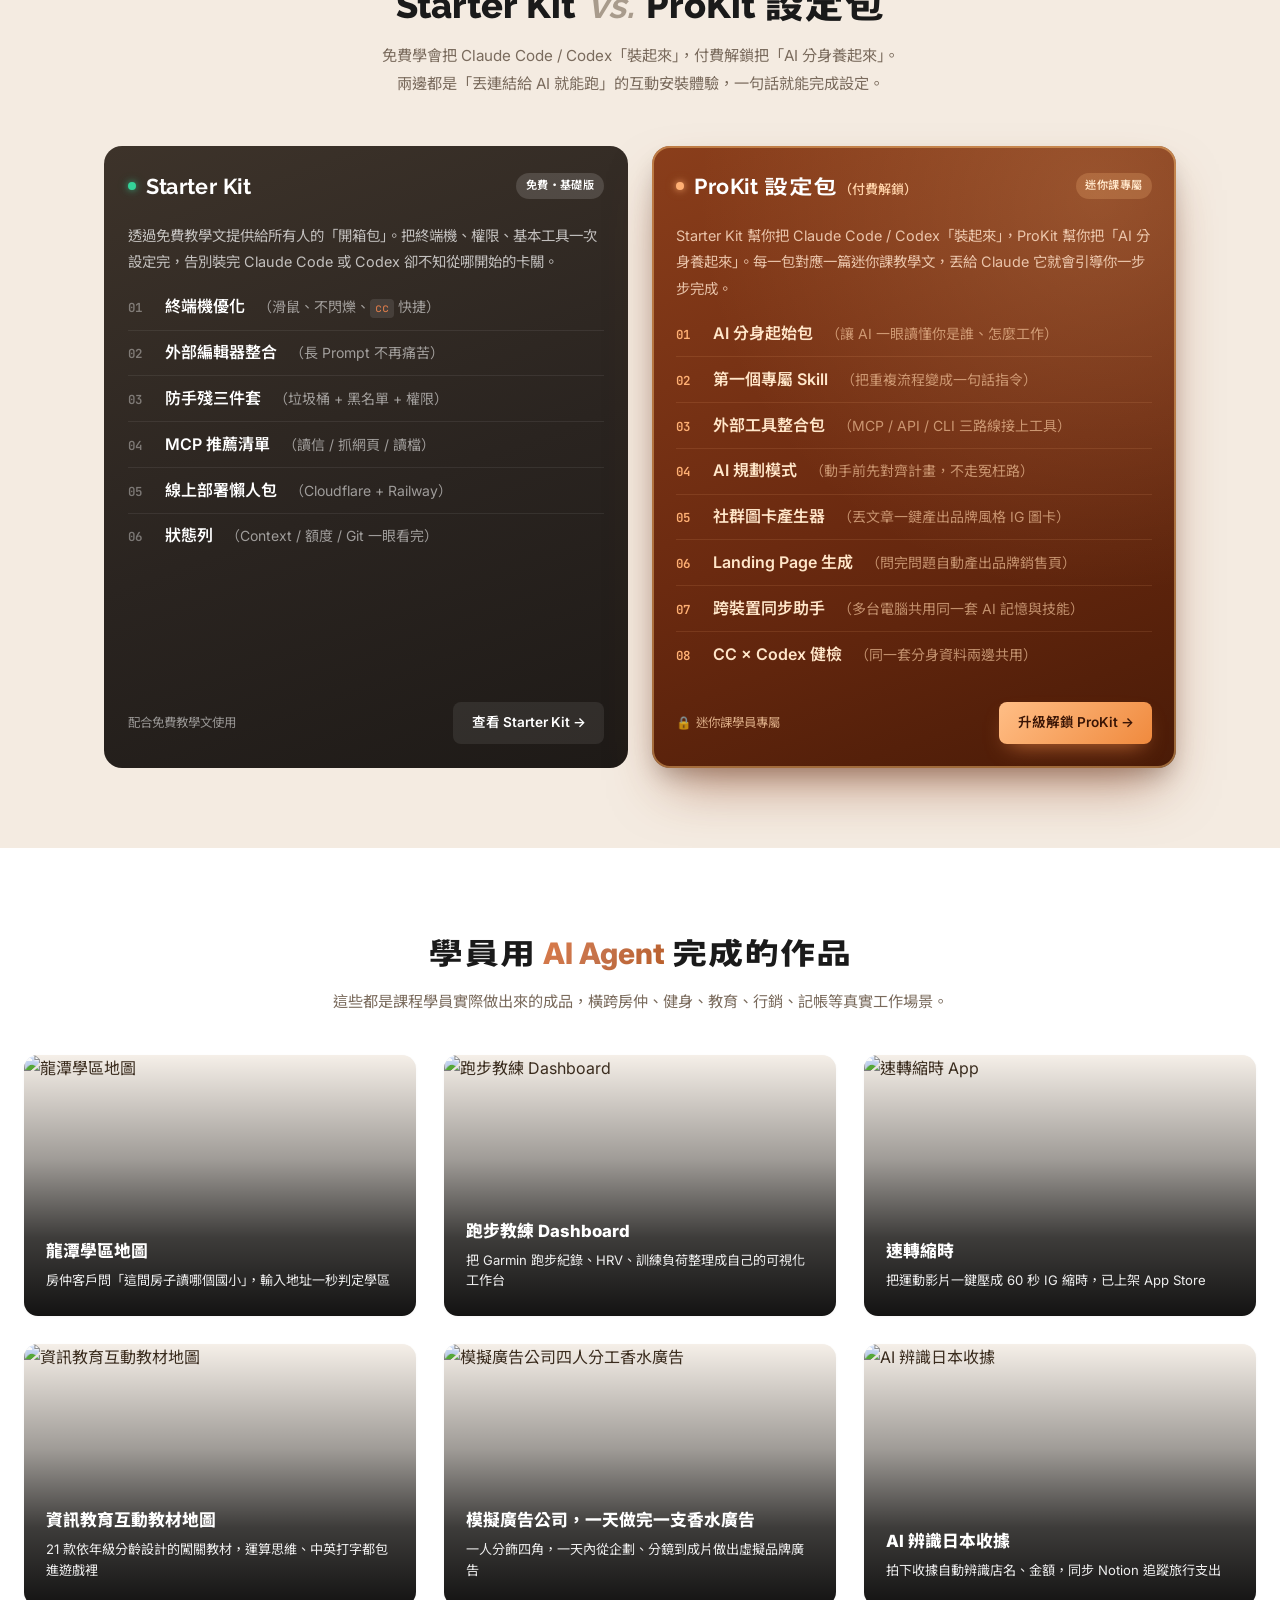
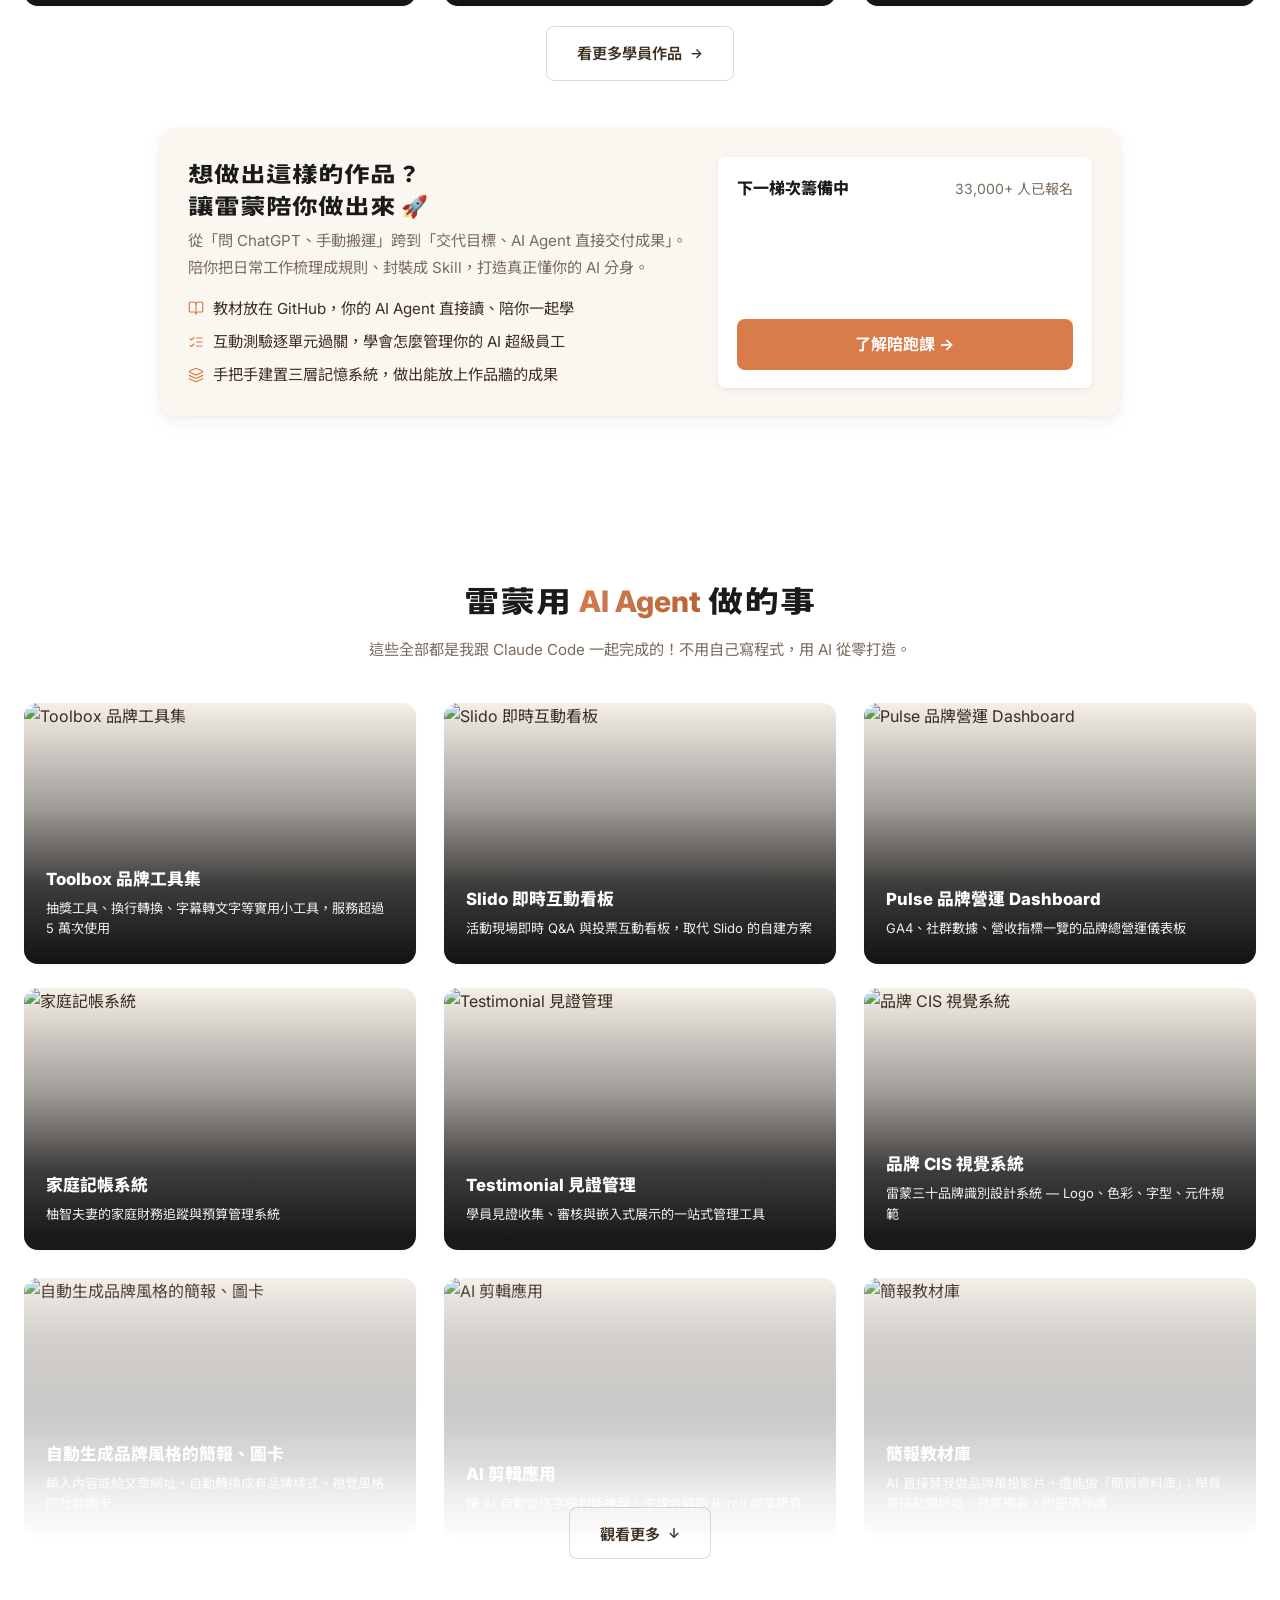
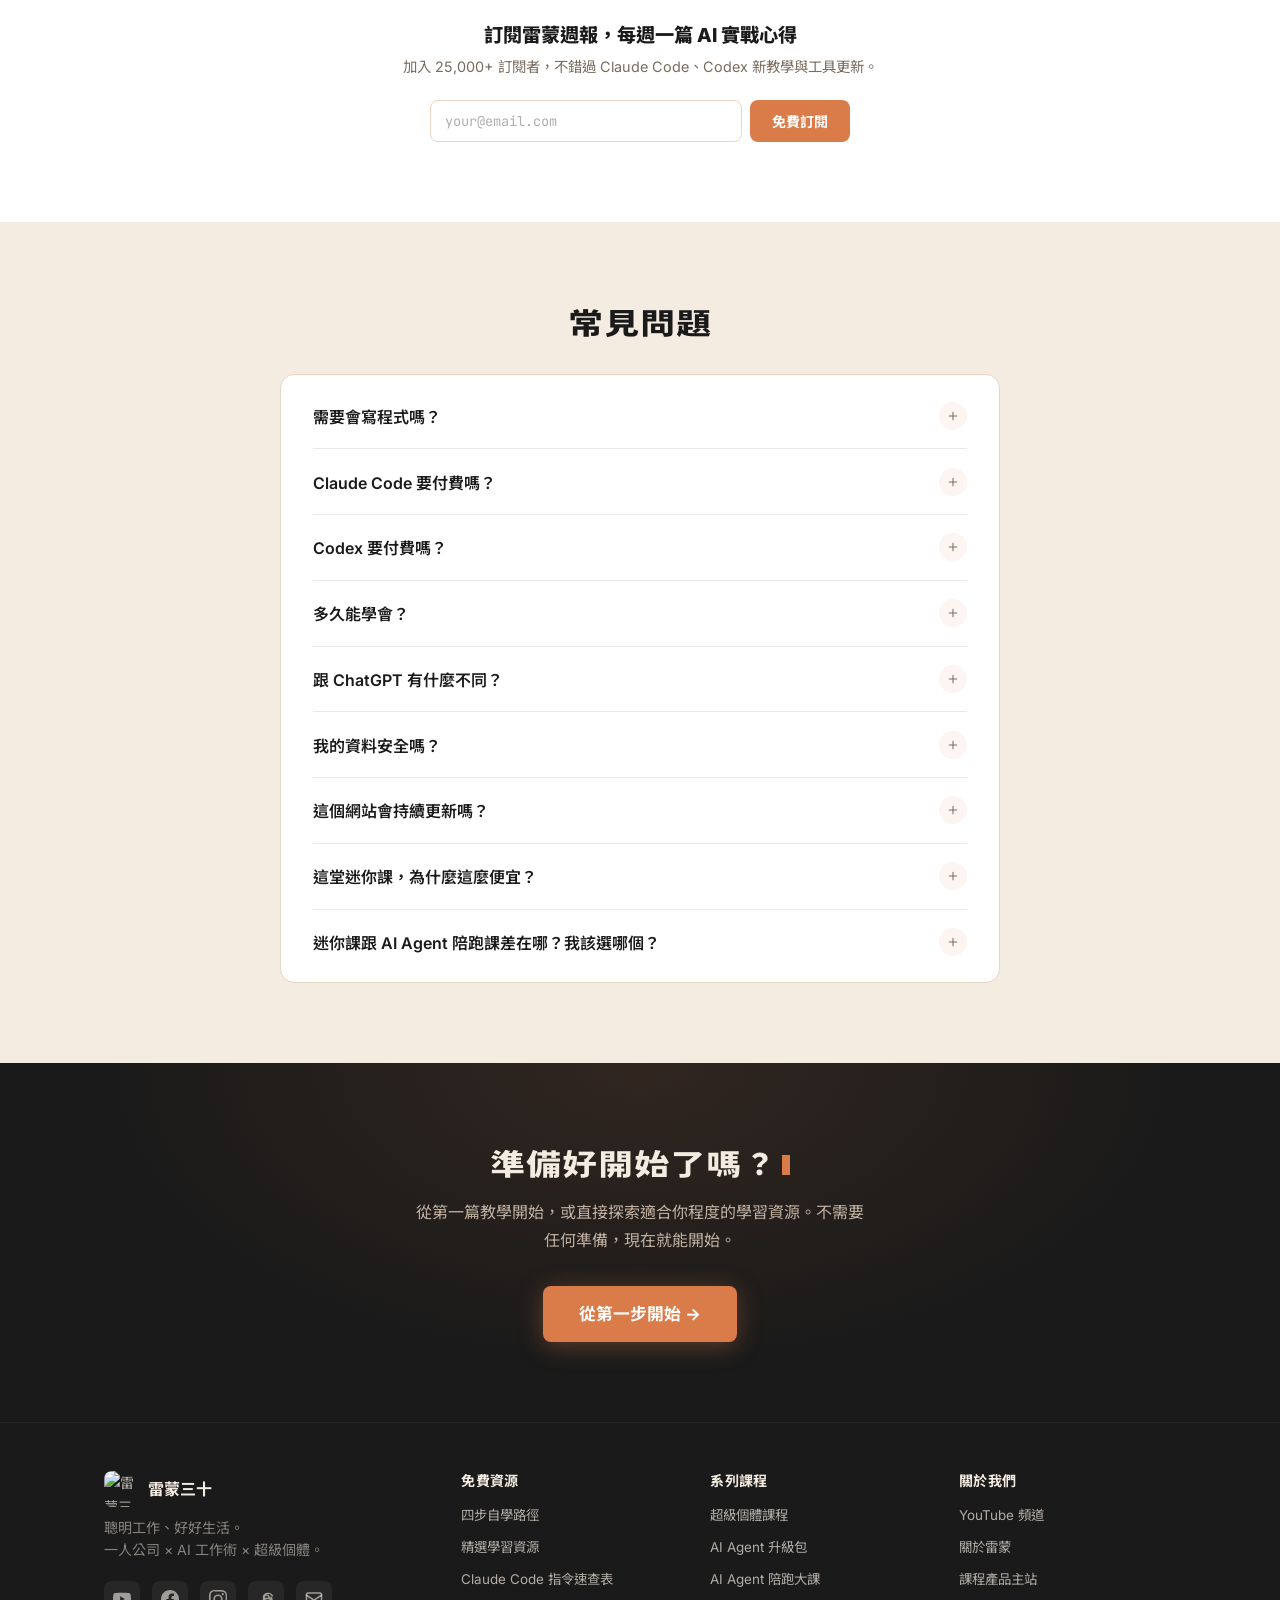
==== commit 39c4c412: "chore: 同步體驗課 場次 11/29、12/3／33,000+ 人已報名" ====
--- a/index.html
+++ b/index.html
@@ -2146,12 +2146,12 @@
         <div class="bootcamp-side">
           <div class="bootcamp-side-head">
             <span class="bootcamp-side-label">免費線上體驗課</span>
-            <span class="bootcamp-side-count">32,000+ 人已報名</span>
+            <span class="bootcamp-side-count">33,000+ 人已報名</span>
           </div>
           <ul class="bootcamp-sessions">
             <!-- trial-sessions:start（每天由 .github/workflows/sync-trial-sessions.yml 從 shifu.tw 自動同步，手改會被覆蓋） -->
-            <li data-end="2026-11-26T20:30:00+08:00"><strong>11/26（四）</strong>19:00–20:30</li>
             <li data-end="2026-11-29T20:30:00+08:00"><strong>11/29（日）</strong>19:00–20:30</li>
+            <li data-end="2026-12-03T20:30:00+08:00"><strong>12/3（四）</strong>19:00–20:30</li>
             <!-- trial-sessions:end -->
           </ul>
           <p class="bootcamp-side-note">線上直播 90 分鐘，報名後加官方 LINE 取得連結</p>
